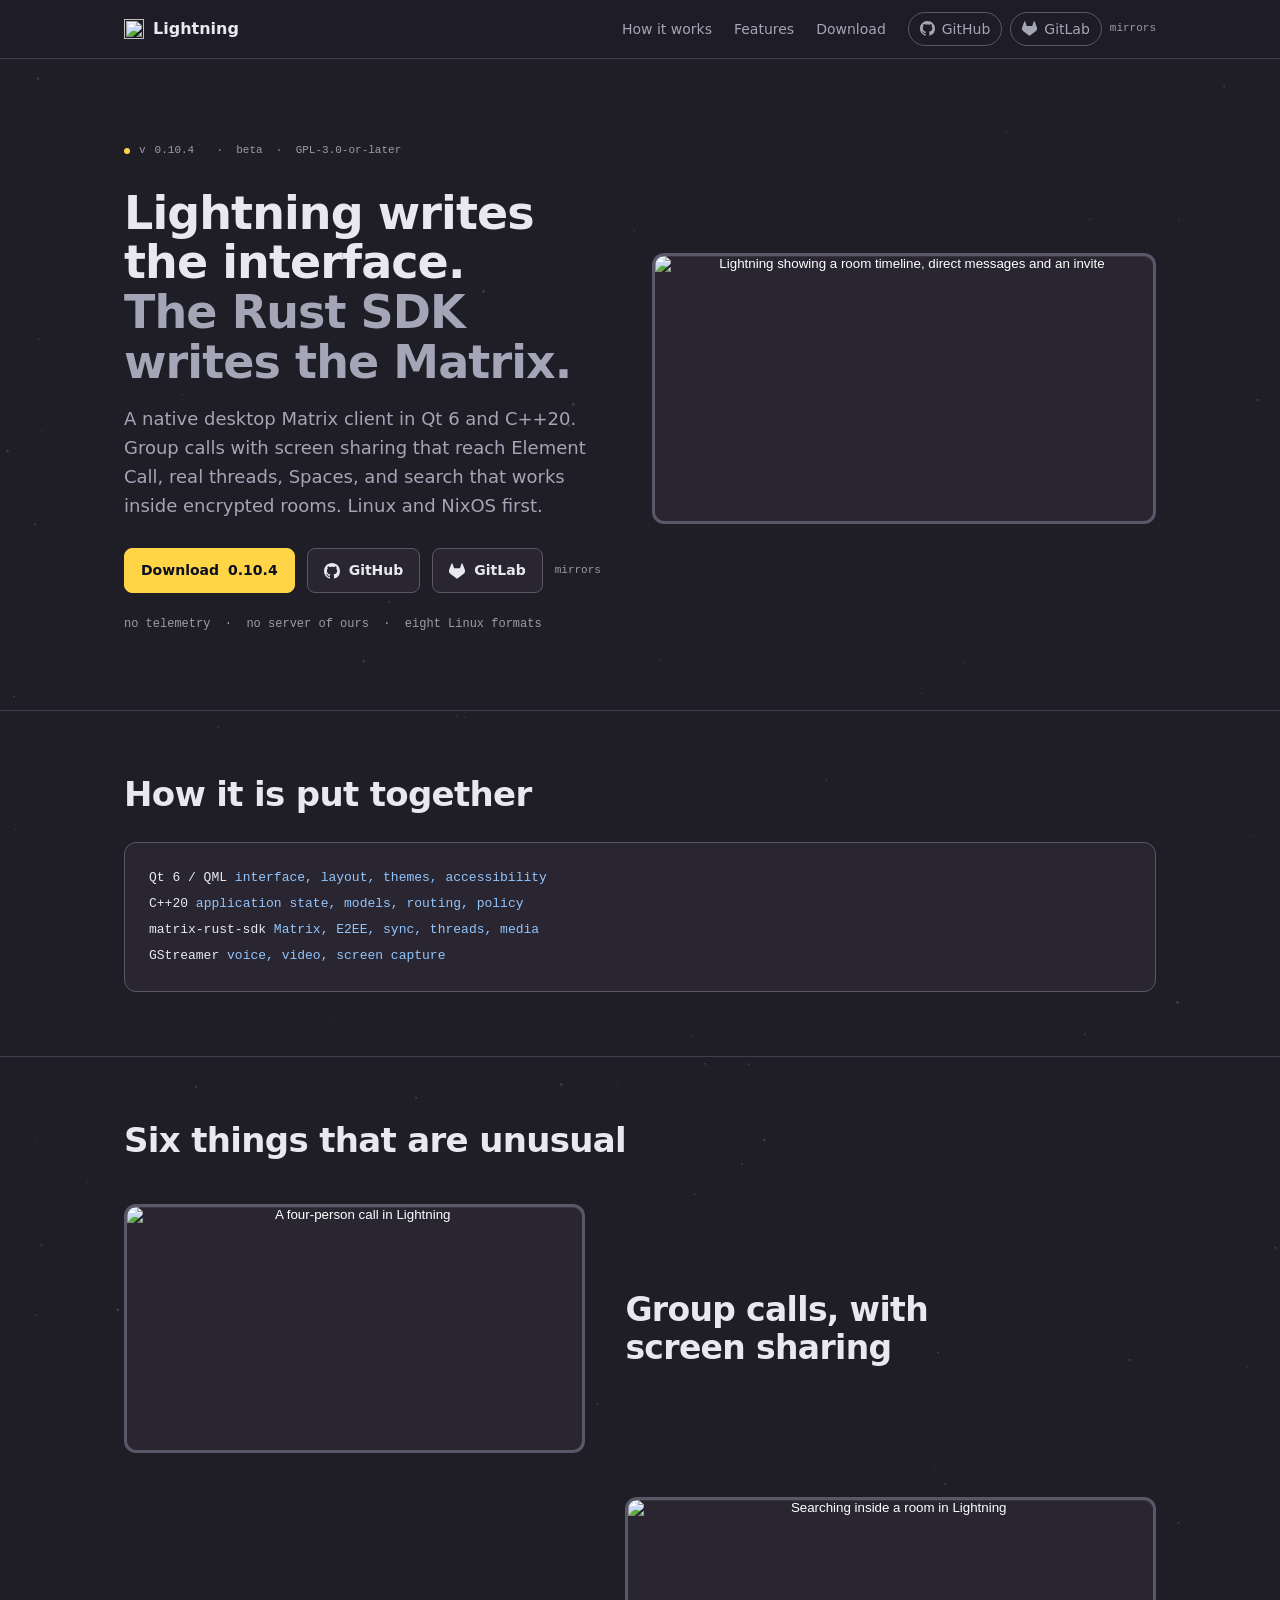
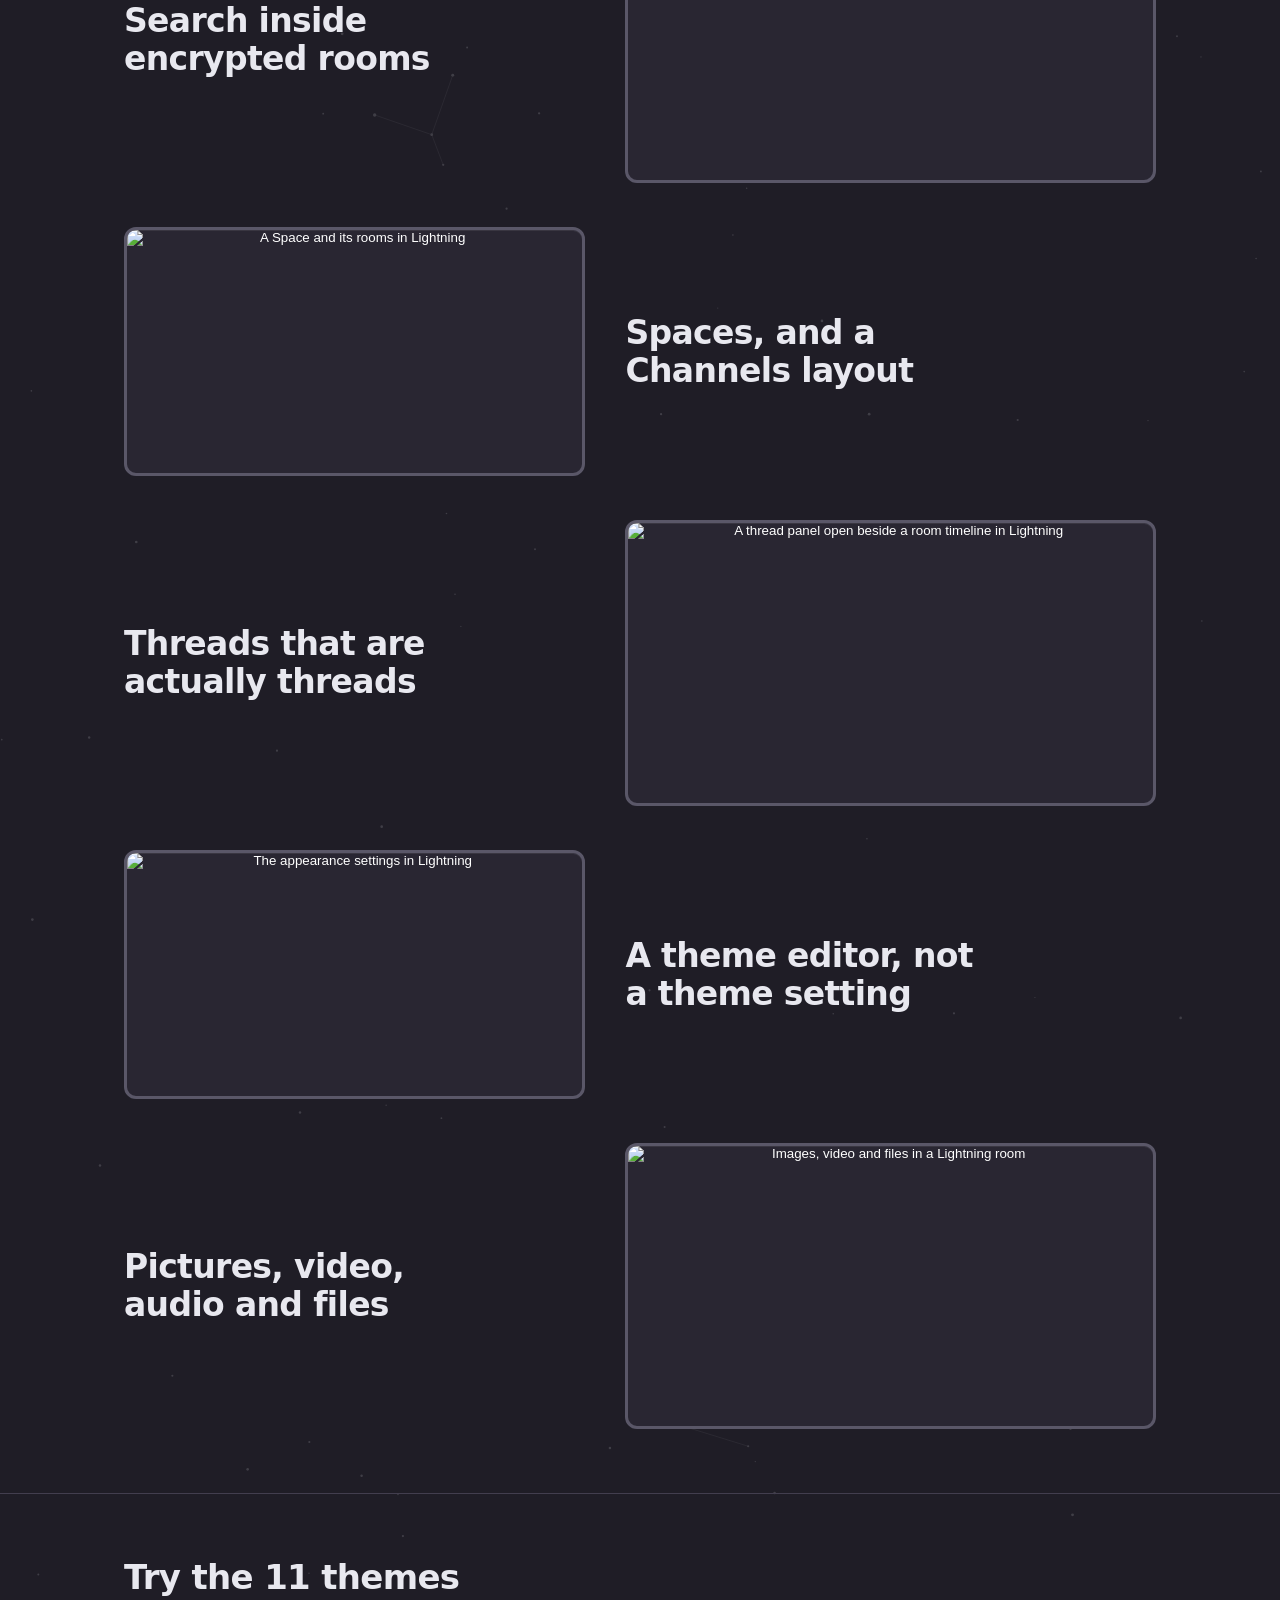
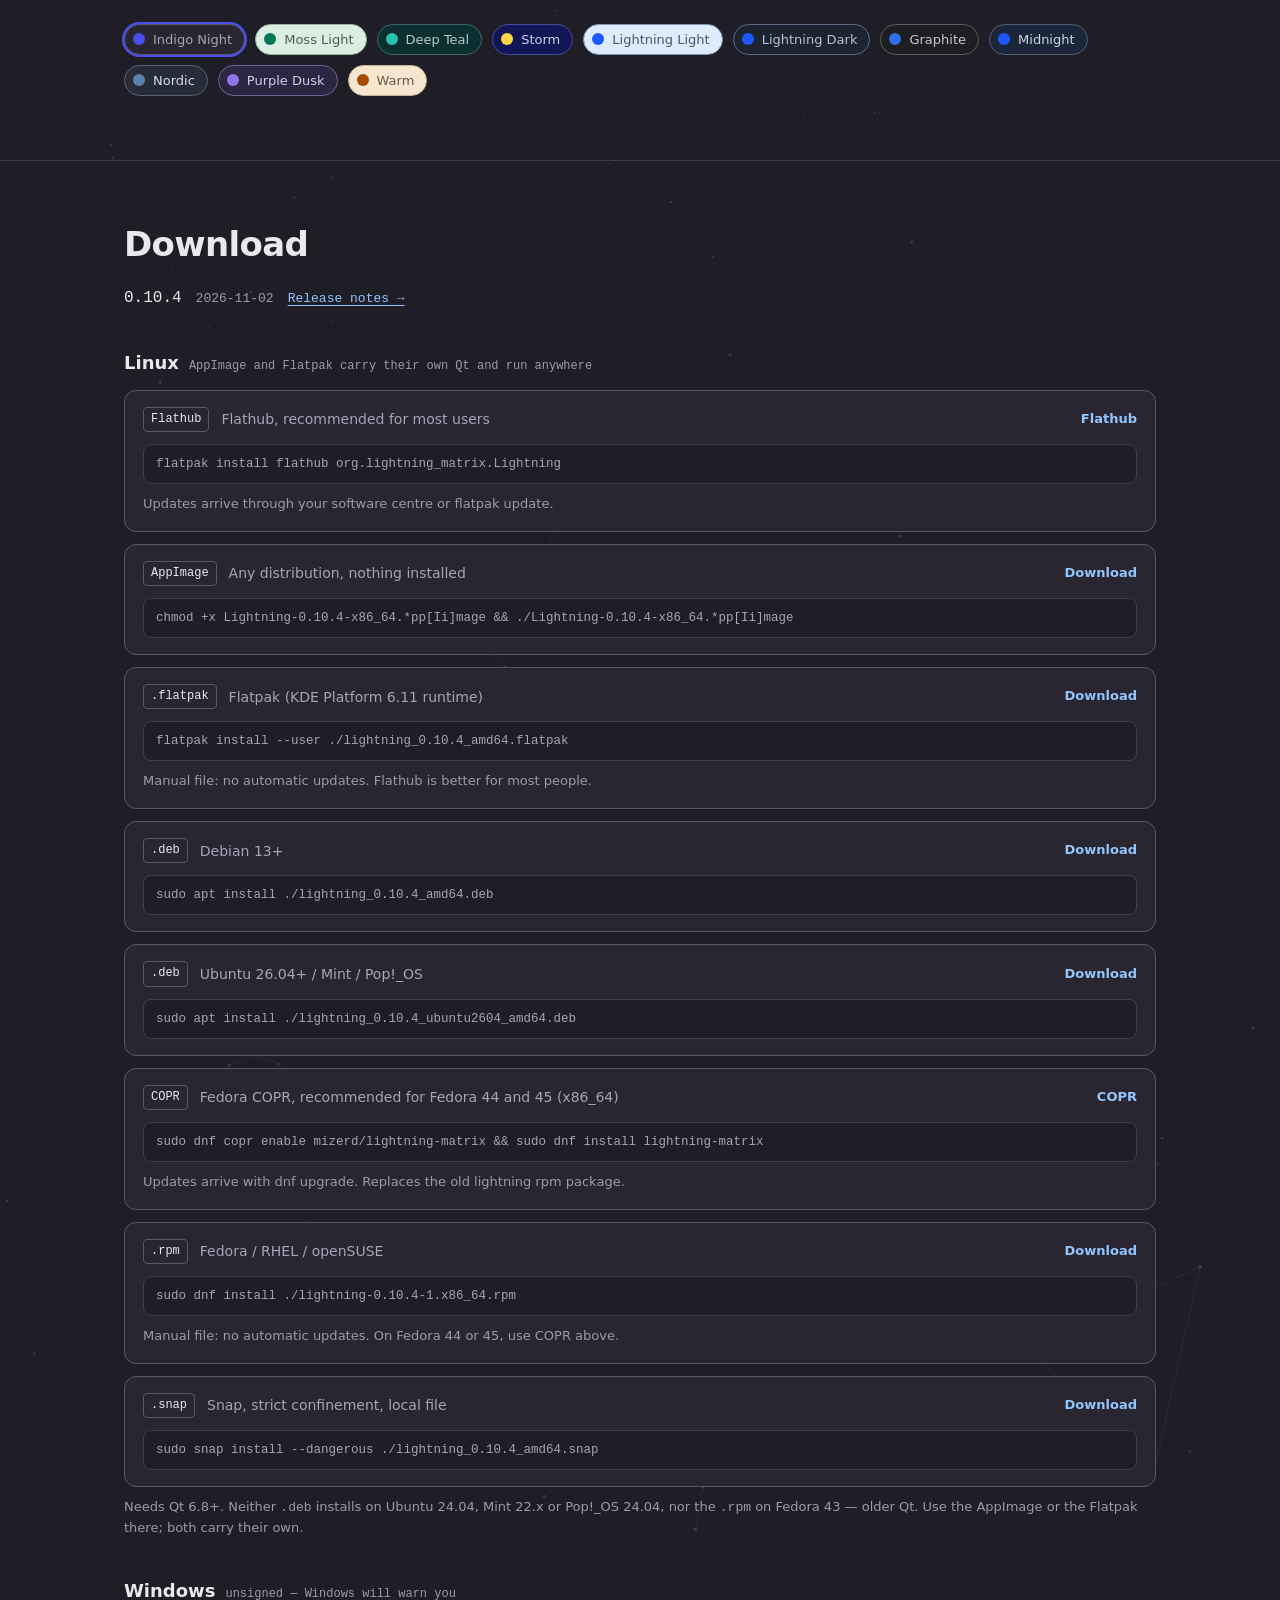
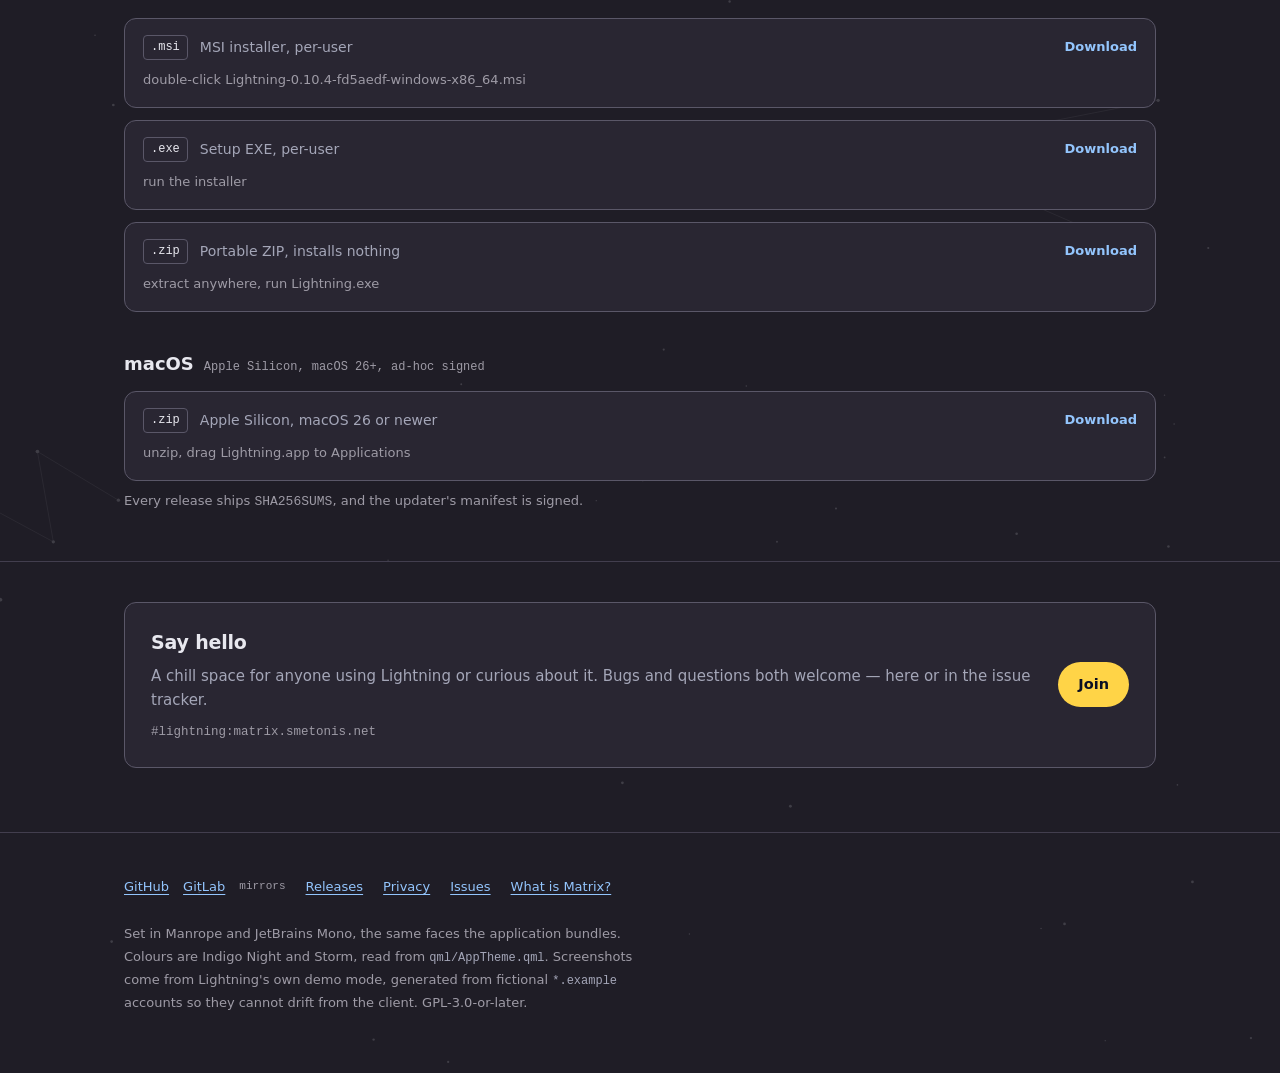
==== public/index.html @ bf93f8a2 "Link the GitLab mirror beside GitHub The header, hero, footer, privacy page and 404 now point at bot" ====
<!DOCTYPE html>
<html lang="en">
<head>
<meta charset="utf-8">
<meta name="viewport" content="width=device-width, initial-scale=1">
<title>Lightning — a native Matrix client for the desktop</title>
<meta name="description" content="A native desktop Matrix client in Qt 6 and C++20, built on the official Rust Matrix SDK. Group calls with screen sharing, real threads, Spaces, and search inside encrypted rooms. Linux and NixOS first. GPL-3.0-or-later.">
<meta property="og:title" content="Lightning — a native Matrix client for the desktop">
<meta property="og:description" content="Lightning writes the interface. The Rust SDK writes the Matrix. Qt 6, C++20, real end-to-end encryption, group calls that reach Element Call. Linux and NixOS first.">
<meta property="og:type" content="website">
<meta property="og:url" content="https://www.lightning-matrix.org/">
<meta property="og:site_name" content="Lightning">
<meta property="og:image" content="https://www.lightning-matrix.org/assets/og-card.png">
<meta name="twitter:card" content="summary_large_image">
<link rel="canonical" href="https://www.lightning-matrix.org/">
<link rel="icon" href="/assets/lightning-mark.svg">
<script type="application/ld+json">{"@context":"https://schema.org","@type":"SoftwareApplication","name":"Lightning","url":"https://www.lightning-matrix.org/","applicationCategory":"CommunicationApplication","applicationSubCategory":"Matrix client","operatingSystem":"Linux, Windows, macOS","softwareVersion":"0.10.4","softwareRequirements":"Qt 6.8 or later","license":"https://www.gnu.org/licenses/gpl-3.0.html","isAccessibleForFree":true,"description":"A native Matrix desktop client written in Qt 6 on top of the official Rust Matrix SDK, with group calls, threads, Spaces and search inside encrypted rooms.","offers":{"@type":"Offer","price":"0","priceCurrency":"USD"},"sameAs":["https://github.com/Mizerd/lightning","https://gitlab.com/lightning-matrix/lightning"],"codeRepository":"https://github.com/Mizerd/lightning","screenshot":["https://www.lightning-matrix.org/assets/shots/home-overview--indigo-night.png","https://www.lightning-matrix.org/assets/shots/call-grid--indigo-night.png","https://www.lightning-matrix.org/assets/shots/thread-view--indigo-night.png","https://www.lightning-matrix.org/assets/shots/media-gallery--indigo-night.png","https://www.lightning-matrix.org/assets/shots/find-in-room--indigo-night.png","https://www.lightning-matrix.org/assets/shots/settings-themes--indigo-night.png","https://www.lightning-matrix.org/assets/shots/community-overview--indigo-night.png"],"author":{"@type":"Person","name":"Rokas Smetonis"}}</script>
<style>
@font-face {
  font-family: 'JetBrains Mono';
  font-style: normal;
  font-weight: 400;
  font-display: swap;
  src: url("/fonts/jetbrains-mono-cyrillic-ext.woff2") format('woff2');
  unicode-range: U+0460-052F, U+1C80-1C8A, U+20B4, U+2DE0-2DFF, U+A640-A69F, U+FE2E-FE2F;
}
@font-face {
  font-family: 'JetBrains Mono';
  font-style: normal;
  font-weight: 400;
  font-display: swap;
  src: url("/fonts/jetbrains-mono-cyrillic.woff2") format('woff2');
  unicode-range: U+0301, U+0400-045F, U+0490-0491, U+04B0-04B1, U+2116;
}
@font-face {
  font-family: 'JetBrains Mono';
  font-style: normal;
  font-weight: 400;
  font-display: swap;
  src: url("/fonts/jetbrains-mono-greek.woff2") format('woff2');
  unicode-range: U+0370-0377, U+037A-037F, U+0384-038A, U+038C, U+038E-03A1, U+03A3-03FF;
}
@font-face {
  font-family: 'JetBrains Mono';
  font-style: normal;
  font-weight: 400;
  font-display: swap;
  src: url("/fonts/jetbrains-mono-vietnamese.woff2") format('woff2');
  unicode-range: U+0102-0103, U+0110-0111, U+0128-0129, U+0168-0169, U+01A0-01A1, U+01AF-01B0, U+0300-0301, U+0303-0304, U+0308-0309, U+0323, U+0329, U+1EA0-1EF9, U+20AB;
}
@font-face {
  font-family: 'JetBrains Mono';
  font-style: normal;
  font-weight: 400;
  font-display: swap;
  src: url("/fonts/jetbrains-mono-latin-ext.woff2") format('woff2');
  unicode-range: U+0100-02BA, U+02BD-02C5, U+02C7-02CC, U+02CE-02D7, U+02DD-02FF, U+0304, U+0308, U+0329, U+1D00-1DBF, U+1E00-1E9F, U+1EF2-1EFF, U+2020, U+20A0-20AB, U+20AD-20C0, U+2113, U+2C60-2C7F, U+A720-A7FF;
}
@font-face {
  font-family: 'JetBrains Mono';
  font-style: normal;
  font-weight: 400;
  font-display: swap;
  src: url("/fonts/jetbrains-mono-latin.woff2") format('woff2');
  unicode-range: U+0000-00FF, U+0131, U+0152-0153, U+02BB-02BC, U+02C6, U+02DA, U+02DC, U+0304, U+0308, U+0329, U+2000-206F, U+20AC, U+2122, U+2191, U+2193, U+2212, U+2215, U+FEFF, U+FFFD;
}
@font-face {
  font-family: 'JetBrains Mono';
  font-style: normal;
  font-weight: 500;
  font-display: swap;
  src: url("/fonts/jetbrains-mono-cyrillic-ext.woff2") format('woff2');
  unicode-range: U+0460-052F, U+1C80-1C8A, U+20B4, U+2DE0-2DFF, U+A640-A69F, U+FE2E-FE2F;
}
@font-face {
  font-family: 'JetBrains Mono';
  font-style: normal;
  font-weight: 500;
  font-display: swap;
  src: url("/fonts/jetbrains-mono-cyrillic.woff2") format('woff2');
  unicode-range: U+0301, U+0400-045F, U+0490-0491, U+04B0-04B1, U+2116;
}
@font-face {
  font-family: 'JetBrains Mono';
  font-style: normal;
  font-weight: 500;
  font-display: swap;
  src: url("/fonts/jetbrains-mono-greek.woff2") format('woff2');
  unicode-range: U+0370-0377, U+037A-037F, U+0384-038A, U+038C, U+038E-03A1, U+03A3-03FF;
}
@font-face {
  font-family: 'JetBrains Mono';
  font-style: normal;
  font-weight: 500;
  font-display: swap;
  src: url("/fonts/jetbrains-mono-vietnamese.woff2") format('woff2');
  unicode-range: U+0102-0103, U+0110-0111, U+0128-0129, U+0168-0169, U+01A0-01A1, U+01AF-01B0, U+0300-0301, U+0303-0304, U+0308-0309, U+0323, U+0329, U+1EA0-1EF9, U+20AB;
}
@font-face {
  font-family: 'JetBrains Mono';
  font-style: normal;
  font-weight: 500;
  font-display: swap;
  src: url("/fonts/jetbrains-mono-latin-ext.woff2") format('woff2');
  unicode-range: U+0100-02BA, U+02BD-02C5, U+02C7-02CC, U+02CE-02D7, U+02DD-02FF, U+0304, U+0308, U+0329, U+1D00-1DBF, U+1E00-1E9F, U+1EF2-1EFF, U+2020, U+20A0-20AB, U+20AD-20C0, U+2113, U+2C60-2C7F, U+A720-A7FF;
}
@font-face {
  font-family: 'JetBrains Mono';
  font-style: normal;
  font-weight: 500;
  font-display: swap;
  src: url("/fonts/jetbrains-mono-latin.woff2") format('woff2');
  unicode-range: U+0000-00FF, U+0131, U+0152-0153, U+02BB-02BC, U+02C6, U+02DA, U+02DC, U+0304, U+0308, U+0329, U+2000-206F, U+20AC, U+2122, U+2191, U+2193, U+2212, U+2215, U+FEFF, U+FFFD;
}
@font-face {
  font-family: 'JetBrains Mono';
  font-style: normal;
  font-weight: 700;
  font-display: swap;
  src: url("/fonts/jetbrains-mono-cyrillic-ext.woff2") format('woff2');
  unicode-range: U+0460-052F, U+1C80-1C8A, U+20B4, U+2DE0-2DFF, U+A640-A69F, U+FE2E-FE2F;
}
@font-face {
  font-family: 'JetBrains Mono';
  font-style: normal;
  font-weight: 700;
  font-display: swap;
  src: url("/fonts/jetbrains-mono-cyrillic.woff2") format('woff2');
  unicode-range: U+0301, U+0400-045F, U+0490-0491, U+04B0-04B1, U+2116;
}
@font-face {
  font-family: 'JetBrains Mono';
  font-style: normal;
  font-weight: 700;
  font-display: swap;
  src: url("/fonts/jetbrains-mono-greek.woff2") format('woff2');
  unicode-range: U+0370-0377, U+037A-037F, U+0384-038A, U+038C, U+038E-03A1, U+03A3-03FF;
}
@font-face {
  font-family: 'JetBrains Mono';
  font-style: normal;
  font-weight: 700;
  font-display: swap;
  src: url("/fonts/jetbrains-mono-vietnamese.woff2") format('woff2');
  unicode-range: U+0102-0103, U+0110-0111, U+0128-0129, U+0168-0169, U+01A0-01A1, U+01AF-01B0, U+0300-0301, U+0303-0304, U+0308-0309, U+0323, U+0329, U+1EA0-1EF9, U+20AB;
}
@font-face {
  font-family: 'JetBrains Mono';
  font-style: normal;
  font-weight: 700;
  font-display: swap;
  src: url("/fonts/jetbrains-mono-latin-ext.woff2") format('woff2');
  unicode-range: U+0100-02BA, U+02BD-02C5, U+02C7-02CC, U+02CE-02D7, U+02DD-02FF, U+0304, U+0308, U+0329, U+1D00-1DBF, U+1E00-1E9F, U+1EF2-1EFF, U+2020, U+20A0-20AB, U+20AD-20C0, U+2113, U+2C60-2C7F, U+A720-A7FF;
}
@font-face {
  font-family: 'JetBrains Mono';
  font-style: normal;
  font-weight: 700;
  font-display: swap;
  src: url("/fonts/jetbrains-mono-latin.woff2") format('woff2');
  unicode-range: U+0000-00FF, U+0131, U+0152-0153, U+02BB-02BC, U+02C6, U+02DA, U+02DC, U+0304, U+0308, U+0329, U+2000-206F, U+20AC, U+2122, U+2191, U+2193, U+2212, U+2215, U+FEFF, U+FFFD;
}
@font-face {
  font-family: 'Manrope';
  font-style: normal;
  font-weight: 400;
  font-display: swap;
  src: url("/fonts/manrope-cyrillic-ext.woff2") format('woff2');
  unicode-range: U+0460-052F, U+1C80-1C8A, U+20B4, U+2DE0-2DFF, U+A640-A69F, U+FE2E-FE2F;
}
@font-face {
  font-family: 'Manrope';
  font-style: normal;
  font-weight: 400;
  font-display: swap;
  src: url("/fonts/manrope-cyrillic.woff2") format('woff2');
  unicode-range: U+0301, U+0400-045F, U+0490-0491, U+04B0-04B1, U+2116;
}
@font-face {
  font-family: 'Manrope';
  font-style: normal;
  font-weight: 400;
  font-display: swap;
  src: url("/fonts/manrope-greek.woff2") format('woff2');
  unicode-range: U+0370-0377, U+037A-037F, U+0384-038A, U+038C, U+038E-03A1, U+03A3-03FF;
}
@font-face {
  font-family: 'Manrope';
  font-style: normal;
  font-weight: 400;
  font-display: swap;
  src: url("/fonts/manrope-vietnamese.woff2") format('woff2');
  unicode-range: U+0102-0103, U+0110-0111, U+0128-0129, U+0168-0169, U+01A0-01A1, U+01AF-01B0, U+0300-0301, U+0303-0304, U+0308-0309, U+0323, U+0329, U+1EA0-1EF9, U+20AB;
}
@font-face {
  font-family: 'Manrope';
  font-style: normal;
  font-weight: 400;
  font-display: swap;
  src: url("/fonts/manrope-latin-ext.woff2") format('woff2');
  unicode-range: U+0100-02BA, U+02BD-02C5, U+02C7-02CC, U+02CE-02D7, U+02DD-02FF, U+0304, U+0308, U+0329, U+1D00-1DBF, U+1E00-1E9F, U+1EF2-1EFF, U+2020, U+20A0-20AB, U+20AD-20C0, U+2113, U+2C60-2C7F, U+A720-A7FF;
}
@font-face {
  font-family: 'Manrope';
  font-style: normal;
  font-weight: 400;
  font-display: swap;
  src: url("/fonts/manrope-latin.woff2") format('woff2');
  unicode-range: U+0000-00FF, U+0131, U+0152-0153, U+02BB-02BC, U+02C6, U+02DA, U+02DC, U+0304, U+0308, U+0329, U+2000-206F, U+20AC, U+2122, U+2191, U+2193, U+2212, U+2215, U+FEFF, U+FFFD;
}
@font-face {
  font-family: 'Manrope';
  font-style: normal;
  font-weight: 500;
  font-display: swap;
  src: url("/fonts/manrope-cyrillic-ext.woff2") format('woff2');
  unicode-range: U+0460-052F, U+1C80-1C8A, U+20B4, U+2DE0-2DFF, U+A640-A69F, U+FE2E-FE2F;
}
@font-face {
  font-family: 'Manrope';
  font-style: normal;
  font-weight: 500;
  font-display: swap;
  src: url("/fonts/manrope-cyrillic.woff2") format('woff2');
  unicode-range: U+0301, U+0400-045F, U+0490-0491, U+04B0-04B1, U+2116;
}
@font-face {
  font-family: 'Manrope';
  font-style: normal;
  font-weight: 500;
  font-display: swap;
  src: url("/fonts/manrope-greek.woff2") format('woff2');
  unicode-range: U+0370-0377, U+037A-037F, U+0384-038A, U+038C, U+038E-03A1, U+03A3-03FF;
}
@font-face {
  font-family: 'Manrope';
  font-style: normal;
  font-weight: 500;
  font-display: swap;
  src: url("/fonts/manrope-vietnamese.woff2") format('woff2');
  unicode-range: U+0102-0103, U+0110-0111, U+0128-0129, U+0168-0169, U+01A0-01A1, U+01AF-01B0, U+0300-0301, U+0303-0304, U+0308-0309, U+0323, U+0329, U+1EA0-1EF9, U+20AB;
}
@font-face {
  font-family: 'Manrope';
  font-style: normal;
  font-weight: 500;
  font-display: swap;
  src: url("/fonts/manrope-latin-ext.woff2") format('woff2');
  unicode-range: U+0100-02BA, U+02BD-02C5, U+02C7-02CC, U+02CE-02D7, U+02DD-02FF, U+0304, U+0308, U+0329, U+1D00-1DBF, U+1E00-1E9F, U+1EF2-1EFF, U+2020, U+20A0-20AB, U+20AD-20C0, U+2113, U+2C60-2C7F, U+A720-A7FF;
}
@font-face {
  font-family: 'Manrope';
  font-style: normal;
  font-weight: 500;
  font-display: swap;
  src: url("/fonts/manrope-latin.woff2") format('woff2');
  unicode-range: U+0000-00FF, U+0131, U+0152-0153, U+02BB-02BC, U+02C6, U+02DA, U+02DC, U+0304, U+0308, U+0329, U+2000-206F, U+20AC, U+2122, U+2191, U+2193, U+2212, U+2215, U+FEFF, U+FFFD;
}
@font-face {
  font-family: 'Manrope';
  font-style: normal;
  font-weight: 600;
  font-display: swap;
  src: url("/fonts/manrope-cyrillic-ext.woff2") format('woff2');
  unicode-range: U+0460-052F, U+1C80-1C8A, U+20B4, U+2DE0-2DFF, U+A640-A69F, U+FE2E-FE2F;
}
@font-face {
  font-family: 'Manrope';
  font-style: normal;
  font-weight: 600;
  font-display: swap;
  src: url("/fonts/manrope-cyrillic.woff2") format('woff2');
  unicode-range: U+0301, U+0400-045F, U+0490-0491, U+04B0-04B1, U+2116;
}
@font-face {
  font-family: 'Manrope';
  font-style: normal;
  font-weight: 600;
  font-display: swap;
  src: url("/fonts/manrope-greek.woff2") format('woff2');
  unicode-range: U+0370-0377, U+037A-037F, U+0384-038A, U+038C, U+038E-03A1, U+03A3-03FF;
}
@font-face {
  font-family: 'Manrope';
  font-style: normal;
  font-weight: 600;
  font-display: swap;
  src: url("/fonts/manrope-vietnamese.woff2") format('woff2');
  unicode-range: U+0102-0103, U+0110-0111, U+0128-0129, U+0168-0169, U+01A0-01A1, U+01AF-01B0, U+0300-0301, U+0303-0304, U+0308-0309, U+0323, U+0329, U+1EA0-1EF9, U+20AB;
}
@font-face {
  font-family: 'Manrope';
  font-style: normal;
  font-weight: 600;
  font-display: swap;
  src: url("/fonts/manrope-latin-ext.woff2") format('woff2');
  unicode-range: U+0100-02BA, U+02BD-02C5, U+02C7-02CC, U+02CE-02D7, U+02DD-02FF, U+0304, U+0308, U+0329, U+1D00-1DBF, U+1E00-1E9F, U+1EF2-1EFF, U+2020, U+20A0-20AB, U+20AD-20C0, U+2113, U+2C60-2C7F, U+A720-A7FF;
}
@font-face {
  font-family: 'Manrope';
  font-style: normal;
  font-weight: 600;
  font-display: swap;
  src: url("/fonts/manrope-latin.woff2") format('woff2');
  unicode-range: U+0000-00FF, U+0131, U+0152-0153, U+02BB-02BC, U+02C6, U+02DA, U+02DC, U+0304, U+0308, U+0329, U+2000-206F, U+20AC, U+2122, U+2191, U+2193, U+2212, U+2215, U+FEFF, U+FFFD;
}
@font-face {
  font-family: 'Manrope';
  font-style: normal;
  font-weight: 700;
  font-display: swap;
  src: url("/fonts/manrope-cyrillic-ext.woff2") format('woff2');
  unicode-range: U+0460-052F, U+1C80-1C8A, U+20B4, U+2DE0-2DFF, U+A640-A69F, U+FE2E-FE2F;
}
@font-face {
  font-family: 'Manrope';
  font-style: normal;
  font-weight: 700;
  font-display: swap;
  src: url("/fonts/manrope-cyrillic.woff2") format('woff2');
  unicode-range: U+0301, U+0400-045F, U+0490-0491, U+04B0-04B1, U+2116;
}
@font-face {
  font-family: 'Manrope';
  font-style: normal;
  font-weight: 700;
  font-display: swap;
  src: url("/fonts/manrope-greek.woff2") format('woff2');
  unicode-range: U+0370-0377, U+037A-037F, U+0384-038A, U+038C, U+038E-03A1, U+03A3-03FF;
}
@font-face {
  font-family: 'Manrope';
  font-style: normal;
  font-weight: 700;
  font-display: swap;
  src: url("/fonts/manrope-vietnamese.woff2") format('woff2');
  unicode-range: U+0102-0103, U+0110-0111, U+0128-0129, U+0168-0169, U+01A0-01A1, U+01AF-01B0, U+0300-0301, U+0303-0304, U+0308-0309, U+0323, U+0329, U+1EA0-1EF9, U+20AB;
}
@font-face {
  font-family: 'Manrope';
  font-style: normal;
  font-weight: 700;
  font-display: swap;
  src: url("/fonts/manrope-latin-ext.woff2") format('woff2');
  unicode-range: U+0100-02BA, U+02BD-02C5, U+02C7-02CC, U+02CE-02D7, U+02DD-02FF, U+0304, U+0308, U+0329, U+1D00-1DBF, U+1E00-1E9F, U+1EF2-1EFF, U+2020, U+20A0-20AB, U+20AD-20C0, U+2113, U+2C60-2C7F, U+A720-A7FF;
}
@font-face {
  font-family: 'Manrope';
  font-style: normal;
  font-weight: 700;
  font-display: swap;
  src: url("/fonts/manrope-latin.woff2") format('woff2');
  unicode-range: U+0000-00FF, U+0131, U+0152-0153, U+02BB-02BC, U+02C6, U+02DA, U+02DC, U+0304, U+0308, U+0329, U+2000-206F, U+20AC, U+2122, U+2191, U+2193, U+2212, U+2215, U+FEFF, U+FFFD;
}

/* ---- tokens, read from qml/AppTheme.qml ---------------------------------
   Surfaces are Indigo Night, the app's flagship dark theme since 2026-08-25.
   The accent is Storm's bolt, which is also the logo's gold -- and it is the
   only palette in this category nobody else owns.

   Surfaces are separated by a HAIRLINE, not a fill step. AppTheme records
   that Indigo's page-to-raised ladder is only 1.156:1 and that a sub-1.25
   ladder was a defect they had to rebuild Storm to fix; repeating it here
   would repeat the bug. */
:root {
  /* Indigo Night, the default -- the SAME values theme_css() emits for it, so
     a page whose JavaScript never runs still has the right colours. The two
     are generated from one source; do not edit either by hand. */
  --page: #1F1D26;
  --raised: #292632;
  --elevated: #32303D;
  --hairline: #423E4E;
  --border: #5A5768;
  --text: #E8E8EF;
  --text-2: #A4A6B8;
  --text-3: #9E9BA6;
  --accent: #4A4EED;
  --link: #93C5FD;
  color-scheme: dark;
  --sky-opacity: 0.16;
  --bolt:     #FFD447;   /* _stoBolt -- the brand accent and the logo's gold */
  --bolt-ink: #0A0F24;   /* _stoBoltInk */
  --card:     var(--elevated);
  --r-sm: 4px; --r-md: 8px; --r-lg: 12px; --r-pill: 999px;
}
/* Every theme, from the client's own palettes. Clicking a swatch sets
   data-theme on <html>; nothing else on the page needs to know. */
[data-theme="indigo-night"] { --page: #1F1D26; --raised: #292632; --elevated: #32303D; --hairline: #423E4E; --border: #5A5768; --text: #E8E8EF; --text-2: #A4A6B8; --text-3: #9E9BA6; --accent: #4A4EED; --link: #93C5FD; color-scheme: dark; --sky-opacity: 0.16; }
[data-theme="moss-light"] { --page: #D2E5D6; --raised: #DCEEE2; --elevated: #F6FBF7; --hairline: #D2E2D6; --border: #A0B2A4; --text: #161D18; --text-2: #4E5A51; --text-3: #57625A; --accent: #007757; --link: #00734E; color-scheme: light; --sky-opacity: 0.46; }
[data-theme="deep-teal"] { --page: #022323; --raised: #0C3031; --elevated: #163D3D; --hairline: #284E4E; --border: #406666; --text: #E6ECEC; --text-2: #B9C8C8; --text-3: #8FA5A8; --accent: #27C2AD; --link: #61C4C7; color-scheme: dark; --sky-opacity: 0.16; }
[data-theme="storm"] { --page: #02051D; --raised: #121655; --elevated: #202473; --hairline: #303C80; --border: #434F9D; --text: #F2F4FF; --text-2: #C9D2F2; --text-3: #9CA3D2; --accent: #FFD447; --link: #9295F5; color-scheme: dark; --sky-opacity: 0.16; }
[data-theme="lightning-light"] { --page: #D3E1F2; --raised: #DEEBFD; --elevated: #F5F9FE; --hairline: #C4D2E7; --border: #7A94B6; --text: #1E293B; --text-2: #4C5661; --text-3: #525C68; --accent: #1D57FF; --link: #005FB5; color-scheme: light; --sky-opacity: 0.46; }
[data-theme="lightning-dark"] { --page: #0D1117; --raised: #1B242F; --elevated: #2A3140; --hairline: #4C596D; --border: #5D6B87; --text: #E9EEF6; --text-2: #B7C2D4; --text-3: #98A5BB; --accent: #1D57FF; --link: #9EAAFC; color-scheme: dark; --sky-opacity: 0.16; }
[data-theme="graphite"] { --page: #141417; --raised: #1D1E21; --elevated: #27272B; --hairline: #43444A; --border: #5C5C64; --text: #F5F5F7; --text-2: #C7C7CC; --text-3: #9A9AA2; --accent: #2E6EEB; --link: #A8AFF9; color-scheme: dark; --sky-opacity: 0.16; }
[data-theme="midnight"] { --page: #09182C; --raised: #1B263B; --elevated: #273246; --hairline: #394859; --border: #526172; --text: #F8FAFC; --text-2: #CBD5E1; --text-3: #94A3B8; --accent: #1D57FF; --link: #8CC3FF; color-scheme: dark; --sky-opacity: 0.16; }
[data-theme="nordic"] { --page: #2E3440; --raised: #262C38; --elevated: #3B4252; --hairline: #464F62; --border: #5A6478; --text: #ECEFF4; --text-2: #D8DEE9; --text-3: #ABB2C0; --accent: #5E81AC; --link: #9DE4FF; color-scheme: dark; --sky-opacity: 0.16; }
[data-theme="purple-dusk"] { --page: #17142A; --raised: #2B2642; --elevated: #3C3455; --hairline: #5D537E; --border: #716598; --text: #F3EEFF; --text-2: #D6CCF0; --text-3: #B5ABD6; --accent: #8F73E9; --link: #C7B2FC; color-scheme: dark; --sky-opacity: 0.16; }
[data-theme="warm"] { --page: #EBDCC6; --raised: #F6E6D0; --elevated: #FFFDF8; --hairline: #DCD0B8; --border: #C2B394; --text: #3B3428; --text-2: #675944; --text-3: #6A604D; --accent: #A34C00; --link: #00598B; color-scheme: light; --sky-opacity: 0.46; }
/* ---- the theme wave --------------------------------------------------------
   The tokens are what change; everything below reads them, so a theme switch
   is one attribute write and no reflow of anything structural. What it used to
   be was a 260ms fade on SIX selectors -- so the page ground and the cards
   eased while every paragraph, heading and rule on top of them snapped. Half
   the page moving and half of it cutting reads as a glitch, not a transition.

   Now it is one rule over everything, and it carries a per-element DELAY that
   releases.js writes from each block's distance to the swatch that was
   clicked. The colour change therefore travels outwards from the reader's own
   cursor instead of happening everywhere at once: near blocks turn first,
   far ones follow, and a soft ring (.lg-wavefront) rides the front.

   It is armed ONLY while `.lg-wave` is on <html> -- about a second per switch
   -- because a permanent universal colour transition would put 720ms of lag
   on every hover on the page.

   THE INK CROSSES ONCE, QUICKLY, AND ON THE PAGE'S OWN CLOCK -- and that is
   the whole contrast argument. Going from a light palette to a dark one the
   text has to travel past every value in between, and with one duration for
   both there is a moment where a half-dark letter sits on a half-light ground:
   MEASURED at 1.13:1 for about a tenth of a second, which is not dim, it is
   invisible. No pair of equal-length curves avoids it -- the crossing is the
   problem, not the speed.

   Two things fix it. The ink crosses FAST (260ms), so the bad instant is an
   instant. And it crosses on a FIXED lag rather than its block's `--wave-d`,
   because the ground under most of this page's text is `body` and body cannot
   be staggered -- it is one element behind the whole document. Tying the ink
   to its block's delay while the ground ran on body's clock was measurably the
   worst of both: 1.07:1. The lag places the cross near the middle of the
   ground's own travel, where the drop is about 2.5:1 and recovers within a
   tenth of a second either way. The SWEEP the reader sees is the structure --
   panels, cards, frames, the ring -- not the letters. */
html.lg-wave, html.lg-wave *, html.lg-wave *::before, html.lg-wave *::after {
  --wave-ease: cubic-bezier(0.32, 0, 0.2, 1);
  --wave-dink: var(--wave-ink-lag, 200ms);
  transition:
    background-color var(--wave-dur, 620ms) var(--wave-ease) var(--wave-d, 0ms),
    border-color var(--wave-dur, 620ms) var(--wave-ease) var(--wave-d, 0ms),
    outline-color var(--wave-dur, 620ms) var(--wave-ease) var(--wave-d, 0ms),
    box-shadow var(--wave-dur, 620ms) var(--wave-ease) var(--wave-d, 0ms),
    color var(--wave-ink, 260ms) linear var(--wave-dink),
    fill var(--wave-ink, 260ms) linear var(--wave-dink),
    stroke var(--wave-ink, 260ms) linear var(--wave-dink),
    text-decoration-color var(--wave-ink, 260ms) linear var(--wave-dink);
}
/* The sky's opacity is a THEME token too -- 0.16 dark, 0.46 light -- so
   without this the stars jump brightness in the middle of a smooth wave. It
   goes with the GROUND, not the ink: it is how bright the night is. */
html.lg-wave .lg-sky {
  transition:
    color var(--wave-ink, 260ms) linear var(--wave-dink),
    fill var(--wave-ink, 260ms) linear var(--wave-dink),
    opacity var(--wave-dur, 620ms) var(--wave-ease) var(--wave-d, 0ms);
}
/* ---- the snapshot wave -----------------------------------------------------
   Where the browser can hold a picture of the page, the whole transition is
   one expanding circle and none of the timing below is used. The DEFAULT view
   transition is a cross-fade of the two pictures, which is precisely the
   half-dark-text-on-half-light-ground problem the rule above exists to work
   around -- so it is switched off, and releases.js clips the NEW page in from
   wherever the reader clicked. Every pixel is either the old theme or the new
   one; only the edge moves. */
::view-transition-old(root),
::view-transition-new(root) { animation: none; mix-blend-mode: normal; }
::view-transition-old(root) { z-index: 0; }
::view-transition-new(root) { z-index: 1; }

/* The wavefront: a soft ring in the NEW theme's accent, scaled out from the
   click. It paints over everything and obscures nothing -- transparent but
   for the band itself, and pointer-transparent throughout. */
.lg-wavefront {
  /* FIXED 360px AND SCALED UP, never sized to the screen. The ring has to
     reach the far corner -- three or four thousand pixels on a 4K panel -- and
     a gradient element that big is a texture of tens of megabytes to rasterize
     before it can be composited once. At 360px it rasterizes instantly and the
     GPU scales the texture, and nothing is lost: upscaling a soft radial glow
     produces a soft radial glow. */
  position: fixed; z-index: 60; pointer-events: none;
  width: 360px; height: 360px; left: 0; top: 0; border-radius: 50%;
  background: radial-gradient(closest-side,
              transparent 52%,
              color-mix(in srgb, var(--wave-ink, transparent) 55%, transparent) 68%,
              color-mix(in srgb, var(--wave-ink, transparent) 18%, transparent) 80%,
              transparent 92%);
  will-change: transform, opacity;
  animation: lg-wavefront var(--wave-ride, 1100ms) cubic-bezier(0.22, 0.68, 0.3, 1) both;
}
@keyframes lg-wavefront {
  /* Up quickly and down slowly: the ring has to be seen leaving, not seen
     arriving, or it reads as a flash rather than as a front. The end scale is
     written by releases.js -- it is the distance to the furthest corner from
     wherever the reader clicked, over the 360px the element actually is. */
  0%   { transform: translate(-50%, -50%) scale(0.02); opacity: 0; }
  14%  { opacity: 0.9; }
  100% { transform: translate(-50%, -50%) scale(var(--wave-scale, 10)); opacity: 0; }
}
/* The outgoing screenshot stays put and the incoming one fades in over it, so
   a picture dissolves into its new palette instead of blinking. */
.lg-shot-x {
  position: absolute; left: 0; top: 0; width: 100%; height: 100%;
  object-fit: fill; opacity: 0; z-index: 1; pointer-events: none;
}
.lg-zoomhint { z-index: 2; }
@media (prefers-reduced-motion: reduce) {
  html.lg-wave, html.lg-wave *, html.lg-wave *::before, html.lg-wave *::after,
  html.lg-wave .lg-sky {
    transition: none;
  }
  .lg-wavefront { display: none; }
  ::view-transition-old(root), ::view-transition-new(root) { animation: none; }
}

*, *::before, *::after { box-sizing: border-box; }
[hidden] { display: none !important; }

html { -webkit-text-size-adjust: 100%; }
html, body { overflow-x: clip; }
body {
  margin: 0;
  position: relative;   /* the containing block for .lg-sky */
  background: var(--page);
  color: var(--text);
  font-family: 'Manrope', system-ui, -apple-system, 'Segoe UI', sans-serif;
  font-size: 16px;
  line-height: 1.6;
  font-weight: 400;
}
img { max-width: 100%; height: auto; display: block; }
a { color: var(--link); text-decoration-thickness: 1px; text-underline-offset: 3px; }
a:hover { color: var(--text); }
code, kbd, .mono { font-family: 'JetBrains Mono', ui-monospace, monospace; }

/* One visible focus treatment, and it is the app's: the bolt. */
:focus-visible { outline: 2px solid var(--bolt); outline-offset: 2px; border-radius: var(--r-sm); }

.wrap { width: 100%; max-width: 1080px; margin: 0 auto; padding: 0 24px; }

/* ---- the sky ---------------------------------------------------------------
   Constellations behind everything, pointer-transparent, and coloured by
   currentColor so they invert with the theme instead of being pale dust on the
   light three. Low enough that you notice them only once you look. The field
   baked below is the one a reader without JavaScript gets; releases.js rolls a
   fresh one from the same shapes on every load. */
.lg-sky {
  /* ABSOLUTE, not fixed. Being part of the document is what makes the stars
     move EXACTLY as far as the page does -- a fixed layer dragged along by a
     scroll handler always lags or leads, and reads as the background being out
     of sync rather than as depth. It also needs no JavaScript at all.

     THE WIDTH AND HEIGHT ARE EXPLICIT, AND THAT IS NOT TIDINESS. An <svg> is a
     REPLACED element: absolutely positioned with `width: auto` and `height:
     auto`, CSS resolves its size from its INTRINSIC RATIO and ignores `right`
     and `bottom` as over-constrained. viewBox="0 0 1440 6800" is a ratio of
     0.21, so at a 2560px-wide window the layer computed 12,000px tall against
     ~6,500px of page and the document scrolled to nearly twice its content --
     half of it empty sky. A percentage DOES resolve here, unlike in normal
     flow: an absolutely positioned box resolves percentage heights against its
     containing block even when that block's own height is auto. */
  position: absolute; left: 0; top: 0; width: 100%; height: 100%;
  z-index: 0; pointer-events: none;
  color: var(--text);
  /* Per theme: the light palettes need roughly double. A dark dot at 16% on a
     cream ground is a smudge -- the stars were being swallowed exactly where
     the ground is brightest. */
  opacity: var(--sky-opacity, 0.16);
}
.lg-sky circle { fill: currentColor; }
.lg-sky line { stroke: currentColor; stroke-width: 0.8; opacity: 0.5; }
.lg-sky-mark { fill: var(--accent); opacity: 0.9; }
/* Everything real sits above it. */
.lg-top, main, footer { position: relative; z-index: 1; }

/* ---- header --------------------------------------------------------------- */
.lg-top {
  border-bottom: 1px solid var(--hairline);
  position: sticky; top: 0; z-index: 20;
  background: color-mix(in srgb, var(--page) 92%, transparent);
}
.lg-top .wrap { display: flex; align-items: center; gap: 20px; height: 58px; }
.lg-brand { display: flex; align-items: center; gap: 9px; font-weight: 700; color: var(--text); text-decoration: none; }
.lg-brand img { width: 20px; height: 20px; }
.lg-nav { margin-left: auto; display: flex; align-items: center; gap: 22px; }
.lg-nav a { color: var(--text-2); text-decoration: none; font-size: 14px; font-weight: 500; }
.lg-nav a:hover { color: var(--text); }
/* The source links are the only items here that LEAVE the site -- the others
   are in-page anchors -- and nothing said so. The mark names the destination
   rather than decorating the word; the negative margin keeps the pill from
   changing the header's height. */
.lg-nav a.lg-src {
  display: inline-flex; align-items: center; gap: 7px;
  padding: 5px 11px; margin: -5px 0;
  border: 1px solid var(--border); border-radius: var(--r-pill);
}
.lg-nav a.lg-src:hover { border-color: var(--text-3); }
.lg-nav a.lg-src svg { width: 15px; height: 15px; fill: currentColor; display: block; }
.lg-srcs { display: inline-flex; flex-wrap: wrap; align-items: center; gap: 8px; }
.lg-mirror { font-family: 'JetBrains Mono', monospace; font-size: 11px; color: var(--text-3); }

/* ---- hero: copy left, product right, same scroll position ---------------- */
.lg-hero { padding: 72px 0 64px; }
.lg-hero-grid { display: grid; grid-template-columns: minmax(0,1fr) minmax(0,1.05fr); gap: 48px; align-items: center; }
.lg-chip {
  display: inline-flex; align-items: center; gap: 9px;
  font-family: 'JetBrains Mono', monospace; font-size: 11px; color: var(--text-3);
}
.lg-chip .dot { width: 6px; height: 6px; border-radius: var(--r-pill); background: var(--bolt); }
.lg-chip a { color: var(--text-3); }
.lg-chip a:hover { color: var(--text); }
h1 {
  margin: 18px 0 0;
  font-size: clamp(34px, 4.2vw, 46px);
  line-height: 1.08;
  letter-spacing: -0.02em;
  font-weight: 600;
}
h1 .l2 { display: block; color: var(--text-2); }
.lg-sub { margin: 18px 0 0; font-size: 18px; color: var(--text-2); max-width: 46ch; }
.lg-cta { display: flex; flex-wrap: wrap; gap: 12px; margin-top: 28px; }
.lg-btn {
  display: inline-flex; align-items: center; gap: 9px;
  padding: 10px 16px; border-radius: var(--r-md);
  font-size: 14px; font-weight: 600; text-decoration: none;
  border: 1px solid var(--border); color: var(--text); background: var(--raised);
  transition: border-color 120ms ease, color 120ms ease, background 120ms ease;
}
.lg-btn:hover { border-color: var(--text-3); color: var(--text); }
/* The ONE primary action on the page carries the accent. */
.lg-btn svg { width: 16px; height: 16px; fill: currentColor; display: block; flex: none; }
.lg-cta .lg-srcs { gap: 12px; }
.lg-btn.primary { background: var(--bolt); border-color: var(--bolt); color: var(--bolt-ink); }
.lg-btn.primary:hover { background: #FFDE6E; border-color: #FFDE6E; color: var(--bolt-ink); }
.lg-meta { margin-top: 22px; font-family: 'JetBrains Mono', monospace; font-size: 12px; color: var(--text-3); }

/* ---- sections ------------------------------------------------------------- */
section { padding: 64px 0; border-top: 1px solid var(--hairline); }
h2 { margin: 0; font-size: 34px; line-height: 1.15; letter-spacing: -0.02em; font-weight: 600; }
.lg-lede { margin: 14px 0 0; color: var(--text-2); max-width: 62ch; }
h3 { margin: 0; font-size: 18px; font-weight: 600; }

/* ---- the stack diagram: mono is legitimate here -------------------------- */
.lg-stack {
  margin-top: 28px; padding: 22px 24px;
  border: 1px solid var(--border); border-radius: var(--r-lg); background: var(--raised);
  font-family: 'JetBrains Mono', monospace; font-size: 13px; line-height: 2;
  color: var(--text-2); overflow-x: auto;
}
.lg-stack b { color: var(--text); font-weight: 500; }
.lg-stack .k { color: var(--link); }

/* ---- alternating feature rows -------------------------------------------- */
.lg-row { display: grid; grid-template-columns: minmax(0,1fr) minmax(0,1.15fr); gap: 40px; align-items: center; margin-top: 44px; }
.lg-row:nth-child(even) .lg-row-copy { order: 2; }
.lg-row-copy h3 { font-size: 33px; line-height: 1.15; letter-spacing: -0.02em; text-wrap: balance; }

/* ---- screenshots ---------------------------------------------------------- */
.lg-shot { margin: 0; }
.lg-shot-btn {
  display: block; width: 100%; padding: 0; cursor: zoom-in;
  background: var(--raised); border: 3px solid var(--border); border-radius: var(--r-lg);
  overflow: hidden; position: relative;
  /* A screenshot of a dark UI on a dark page has no edge of its own, and on
     the light palettes the pale chrome dissolves into the ground. The frame
     is the edge. 3px reads as a deliberate mount rather than a hairline that
     lost an argument with the background. */
  box-shadow: 0 1px 0 color-mix(in srgb, var(--text) 8%, transparent) inset;
  transition: border-color 120ms ease, box-shadow 120ms ease;
}
.lg-shot-btn:hover { border-color: var(--text-3); }
.lg-zoomhint {
  position: absolute; right: 10px; bottom: 10px;
  font-family: 'JetBrains Mono', monospace; font-size: 11px;
  padding: 3px 8px; border-radius: var(--r-sm);
  background: color-mix(in srgb, var(--page) 86%, transparent);
  color: var(--text-2); border: 1px solid var(--border);
}

/* ---- themes --------------------------------------------------------------- */
.lg-swatches { display: flex; flex-wrap: wrap; gap: 10px; margin-top: 26px; }
/* Each swatch is painted in ITS OWN theme's colours, so the row reads as
   eleven miniature themes rather than eleven labels. That is the affordance:
   you can see they are different things and that one of them is currently on,
   without a word of instruction. */
.lg-swatch {
  display: inline-flex; align-items: center; gap: 8px;
  padding: 7px 12px 7px 8px; border-radius: var(--r-pill);
  border: 1px solid var(--border); background: var(--raised);
  font-size: 13px; color: var(--text-2); font-family: inherit;
  cursor: pointer; position: relative;
  transition: transform 160ms cubic-bezier(0.2,0.7,0.3,1),
              box-shadow 160ms ease, border-color 160ms ease;
}
/* The lift. Commet's author bubbles do this and it is the whole reason a
   static chip reads as pressable: it moves before you commit to it. */
.lg-swatch:hover { transform: translateY(-3px); }
.lg-swatch:active { transform: translateY(-1px); }
.lg-swatch:focus-visible { outline: 2px solid var(--link); outline-offset: 2px; }
.lg-swatch i {
  width: 12px; height: 12px; border-radius: var(--r-pill); display: block;
  transition: transform 160ms cubic-bezier(0.2,0.7,0.3,1);
}
.lg-swatch:hover i { transform: scale(1.35); }
/* The one that is on. A ring rather than a tick, so it reads at a glance
   across eleven of them. */
.lg-swatch[aria-pressed="true"] { box-shadow: 0 0 0 2px var(--sw-accent); }

/* ---- downloads ------------------------------------------------------------ */
.lg-relhead { display: flex; flex-wrap: wrap; align-items: baseline; gap: 14px; margin-top: 22px;
  font-family: 'JetBrains Mono', monospace; font-size: 13px; color: var(--text-3); }
.lg-relhead .v { color: var(--text); font-size: 16px; font-weight: 500; }
.lg-plat { margin-top: 38px; }
.lg-plat > h3 { display: flex; align-items: baseline; gap: 10px; }
.lg-plat > h3 .hint { font-family: 'JetBrains Mono', monospace; font-size: 12px; color: var(--text-3); font-weight: 400; }
.lg-pkg { border: 1px solid var(--border); border-radius: var(--r-lg); background: var(--raised); padding: 16px 18px; margin-top: 12px; }
.lg-pkg-head { display: flex; flex-wrap: wrap; align-items: center; gap: 12px; }
.lg-pkg-fmt { font-family: 'JetBrains Mono', monospace; font-size: 12px; color: var(--text); border: 1px solid var(--border); border-radius: var(--r-sm); padding: 2px 7px; }
.lg-pkg-label { color: var(--text-2); font-size: 14px; }
.lg-pkg-ver { font-family: 'JetBrains Mono', monospace; font-size: 11.5px;
  color: var(--text-3); border: 1px solid var(--hairline);
  border-radius: var(--r-sm); padding: 1px 6px; }
.lg-pkg-dl { margin-left: auto; font-size: 13px; font-weight: 600; text-decoration: none; color: var(--link); white-space: nowrap; }
.lg-pkg-dl:hover { color: var(--text); }
.lg-pkg-note { margin: 10px 0 0; color: var(--text-3); font-size: 13px; }
.lg-pkg-note[hidden] { display: none; }
.lg-cmdrow { display: flex; align-items: stretch; gap: 8px; margin-top: 12px; }
.lg-cmd {
  flex: 1; min-width: 0; overflow-x: auto; white-space: pre;
  background: var(--page); border: 1px solid var(--hairline); border-radius: var(--r-md);
  padding: 9px 12px; font-size: 12.5px; color: var(--text-2);
}
/* The command overflows on any narrow window, and a default scrollbar there
   is a bright white bar across a dark card -- the single loudest thing on the
   page at 390px. Both spellings, because Firefox has no ::-webkit-scrollbar
   and WebKit/Blink ignored scrollbar-color until recently. */
.lg-cmd { scrollbar-width: thin; scrollbar-color: var(--border) transparent; }
.lg-cmd::-webkit-scrollbar { height: 8px; }
.lg-cmd::-webkit-scrollbar-track { background: transparent; }
.lg-cmd::-webkit-scrollbar-thumb { background: var(--border); border-radius: 4px; }
.lg-cmd::-webkit-scrollbar-thumb:hover { background: var(--text-3); }
/* 500, not 600: JetBrains Mono is self-hosted at 400/500/700 ONLY, and a
   weight with no @font-face renders as NOTHING here -- the button was an empty
   rounded rectangle on the live page while its DOM said "Copy" the whole time.
   tools/check.py now compares every declared weight against the faces. */
.lg-copy {
  border: 1px solid var(--border); background: var(--raised); color: var(--text-2);
  border-radius: var(--r-md); padding: 0 12px; font-size: 12px; font-weight: 500; cursor: pointer;
  font-family: 'JetBrains Mono', monospace;
  transition: border-color 120ms ease, color 120ms ease;
}
.lg-copy:hover { border-color: var(--text-3); color: var(--text); }

/* ---- the room --------------------------------------------------------------
   One card, not a section: it is an invitation, not a chapter. It renders only
   when releases.json carries a `support` block -- an address is not something
   this generator may invent, and a dead matrix.to link is worse than no card. */
/* Full-bleed, so the line runs edge to edge like the section borders rather
   than stopping at the 1080px content column it is nested inside. */
.lg-split { border: 0; border-top: 1px solid var(--hairline); width: 100vw; margin: 48px 0 0; margin-left: calc(50% - 50vw); }
.lg-room {
  margin-top: 40px; padding: 24px 26px;
  border: 1px solid var(--border); border-radius: var(--r-lg);
  background: var(--raised);
  display: flex; align-items: center; gap: 22px; flex-wrap: wrap;
}
.lg-room-body { flex: 1 1 320px; min-width: 0; }
.lg-room h3 { margin: 0; font-size: 19px; font-weight: 600; letter-spacing: -0.01em; }
.lg-room p { margin: 7px 0 0; color: var(--text-2); font-size: 15px; }
.lg-room .alias {
  display: inline-block; margin-top: 10px;
  font-family: 'JetBrains Mono', monospace; font-size: 12.5px; color: var(--text-3);
}
.lg-room-join {
  flex: none; padding: 11px 20px; border-radius: var(--r-pill);
  background: var(--bolt); color: var(--bolt-ink);
  font-weight: 700; font-size: 14.5px; text-decoration: none;
  transition: transform 160ms cubic-bezier(0.2,0.7,0.3,1), filter 160ms ease;
}
.lg-room-join:hover { transform: translateY(-2px); filter: brightness(1.06); }
@media (max-width: 860px) { .lg-room { gap: 16px; } }


/* ---- footer --------------------------------------------------------------- */
footer { border-top: 1px solid var(--hairline); padding: 44px 0 60px; color: var(--text-3); font-size: 13px; }
.lg-flinks { display: flex; flex-wrap: wrap; gap: 20px; }
.lg-flinks .lg-srcs { gap: 14px; }
.lg-colophon { margin: 26px 0 0; max-width: 66ch; line-height: 1.75; }
.lg-colophon code { font-size: 12px; color: var(--text-2); }

/* ---- lightbox ------------------------------------------------------------- */
.lg-lightbox {
  position: fixed; inset: 0; z-index: 50;
  display: flex; flex-direction: column; align-items: center; justify-content: center; gap: 14px;
  background: color-mix(in srgb, var(--page) 94%, #000);
  padding: 28px; cursor: zoom-out;
}
/* The image is capped in VIEWPORT units so the caption below it always has
   room; a bare max-height:100% would let a tall shot claim the whole overlay
   and push the caption off the edge, which is what cropped it to "Lightni". */
.lg-lightbox img { max-width: 100%; max-height: 82vh; object-fit: contain; border-radius: var(--r-md); }
.lg-lightbox figcaption {
  flex: none; max-width: min(720px, 92vw); text-align: center;
  color: var(--text-2); font-size: 14px; line-height: 1.5;
}
.lg-lbclose {
  position: absolute; top: 18px; right: 20px; z-index: 1;
  width: 36px; height: 36px; border-radius: var(--r-pill);
  display: flex; align-items: center; justify-content: center;
  border: 1px solid var(--border); background: var(--raised);
  color: var(--text-2); font-size: 16px; line-height: 1; cursor: pointer;
}
.lg-lbclose:hover { color: var(--text); border-color: var(--text-3); }

@media (max-width: 860px) {
  .lg-hero-grid, .lg-row { grid-template-columns: 1fr; gap: 28px; }
  /* Commet's move: on a narrow screen the product arrives before the words. */
  .lg-hero-grid .lg-shot { order: -1; }
  .lg-row:nth-child(even) .lg-row-copy { order: 0; }
  .lg-nav { display: none; }
  .lg-hero { padding: 44px 0 40px; }
  section { padding: 48px 0; }
}
</style>
</head>
<body>
<svg class="lg-sky" viewBox="0 0 1440 6800" preserveAspectRatio="xMidYMid slice" aria-hidden="true"><line x1="730.9" y1="5274.7" x2="782.4" y2="5269.0"/><line x1="782.4" y1="5269.0" x2="795.6" y2="5318.2"/><line x1="795.6" y1="5318.2" x2="790.9" y2="5368.8"/><line x1="790.9" y1="5368.8" x2="782.2" y2="5416.0"/><line x1="619.1" y1="4780.8" x2="638.1" y2="4839.7"/><line x1="638.1" y1="4839.7" x2="671.1" y2="4878.0"/><line x1="671.1" y1="4878.0" x2="713.0" y2="4881.9"/><line x1="713.0" y1="4881.9" x2="750.1" y2="4843.3"/><line x1="750.1" y1="4843.3" x2="768.2" y2="4779.9"/><line x1="355.4" y1="1582.0" x2="405.8" y2="1544.2"/><line x1="405.8" y1="1544.2" x2="374.9" y2="1490.9"/><line x1="374.9" y1="1490.9" x2="316.8" y2="1527.8"/><line x1="316.8" y1="1527.8" x2="355.4" y2="1582.0"/><line x1="374.9" y1="1490.9" x2="370.4" y2="1457.8"/><line x1="903.4" y1="3431.6" x2="769.5" y2="3500.1"/><line x1="769.5" y1="3500.1" x2="841.7" y2="3522.4"/><line x1="769.5" y1="3500.1" x2="793.7" y2="3428.5"/><line x1="133.2" y1="6058.1" x2="42.1" y2="6003.3"/><line x1="42.1" y1="6003.3" x2="60.0" y2="6104.9"/><line x1="60.0" y1="6104.9" x2="-38.5" y2="6051.7"/><line x1="-38.5" y1="6051.7" x2="0.7" y2="6170.1"/><line x1="509.3" y1="1980.0" x2="485.7" y2="2046.9"/><line x1="485.7" y1="2046.9" x2="421.5" y2="2024.7"/><line x1="485.7" y1="2046.9" x2="498.6" y2="2080.8"/><line x1="567.8" y1="4445.5" x2="537.2" y2="4420.0"/><line x1="537.2" y1="4420.0" x2="539.1" y2="4382.1"/><line x1="539.1" y1="4382.1" x2="564.3" y2="4346.3"/><line x1="564.3" y1="4346.3" x2="614.5" y2="4323.7"/><line x1="614.5" y1="4323.7" x2="627.4" y2="4282.2"/><line x1="627.4" y1="4282.2" x2="588.7" y2="4254.2"/><line x1="257.7" y1="4894.1" x2="284.5" y2="4882.1"/><line x1="284.5" y1="4882.1" x2="313.3" y2="4892.3"/><line x1="313.3" y1="4892.3" x2="335.1" y2="4915.7"/><line x1="335.1" y1="4915.7" x2="340.9" y2="4950.8"/><line x1="340.9" y1="4950.8" x2="369.9" y2="4968.3"/><line x1="369.9" y1="4968.3" x2="400.6" y2="4952.2"/><line x1="1350.0" y1="5120.4" x2="1154.3" y2="5212.1"/><line x1="1154.3" y1="5212.1" x2="1299.4" y2="5345.9"/><line x1="1299.4" y1="5345.9" x2="1350.0" y2="5120.4"/><line x1="1302.9" y1="5608.2" x2="1180.9" y2="5632.1"/><line x1="1180.9" y1="5632.1" x2="1283.5" y2="5693.4"/><line x1="1283.5" y1="5693.4" x2="1156.6" y2="5723.7"/><line x1="1156.6" y1="5723.7" x2="1291.2" y2="5782.3"/><circle cx="730.9" cy="5274.7" r="1.55"/><circle cx="782.4" cy="5269.0" r="1.95"/><circle cx="795.6" cy="5318.2" r="1.53"/><circle cx="790.9" cy="5368.8" r="1.45"/><circle cx="782.2" cy="5416.0" r="1.96"/><circle cx="619.1" cy="4780.8" r="1.99"/><circle cx="638.1" cy="4839.7" r="2.04"/><circle cx="671.1" cy="4878.0" r="1.95"/><circle cx="713.0" cy="4881.9" r="1.66"/><circle cx="750.1" cy="4843.3" r="1.38"/><circle cx="768.2" cy="4779.9" r="1.86"/><circle cx="355.4" cy="1582.0" r="1.25"/><circle cx="405.8" cy="1544.2" r="2.1"/><circle cx="374.9" cy="1490.9" r="1.25"/><circle cx="316.8" cy="1527.8" r="1.57"/><circle cx="370.4" cy="1457.8" r="1.42"/><circle cx="903.4" cy="3431.6" r="2.08"/><circle cx="769.5" cy="3500.1" r="1.38"/><circle cx="841.7" cy="3522.4" r="1.21"/><circle class="lg-sky-mark" cx="793.7" cy="3428.5" r="2.6"/><circle cx="133.2" cy="6058.1" r="1.87"/><circle cx="42.1" cy="6003.3" r="2.06"/><circle cx="60.0" cy="6104.9" r="1.85"/><circle cx="-38.5" cy="6051.7" r="1.86"/><circle cx="0.7" cy="6170.1" r="1.97"/><circle cx="509.3" cy="1980.0" r="1.66"/><circle cx="485.7" cy="2046.9" r="1.53"/><circle cx="421.5" cy="2024.7" r="1.89"/><circle cx="498.6" cy="2080.8" r="1.26"/><circle cx="567.8" cy="4445.5" r="1.4"/><circle cx="537.2" cy="4420.0" r="1.25"/><circle cx="539.1" cy="4382.1" r="1.54"/><circle cx="564.3" cy="4346.3" r="1.7"/><circle cx="614.5" cy="4323.7" r="1.63"/><circle cx="627.4" cy="4282.2" r="1.4"/><circle cx="588.7" cy="4254.2" r="1.43"/><circle cx="257.7" cy="4894.1" r="1.75"/><circle cx="284.5" cy="4882.1" r="1.77"/><circle cx="313.3" cy="4892.3" r="1.22"/><circle cx="335.1" cy="4915.7" r="1.64"/><circle cx="340.9" cy="4950.8" r="1.89"/><circle cx="369.9" cy="4968.3" r="1.29"/><circle cx="400.6" cy="4952.2" r="1.35"/><circle cx="1350.0" cy="5120.4" r="2.09"/><circle cx="1154.3" cy="5212.1" r="1.65"/><circle cx="1299.4" cy="5345.9" r="1.23"/><circle cx="1302.9" cy="5608.2" r="1.87"/><circle cx="1180.9" cy="5632.1" r="1.42"/><circle cx="1283.5" cy="5693.4" r="1.73"/><circle cx="1156.6" cy="5723.7" r="1.61"/><circle cx="1291.2" cy="5782.3" r="1.36"/><circle cx="263.0" cy="4390.6" r="0.9"/><circle cx="319.2" cy="5053.7" r="0.97"/><circle cx="1072.7" cy="6298.7" r="0.61"/><circle cx="743.7" cy="2361.3" r="1.3"/><circle cx="1164.5" cy="5223.2" r="1.29"/><circle cx="373.0" cy="3895.6" r="0.98"/><circle cx="1037.8" cy="4503.5" r="0.94"/><circle cx="331.2" cy="3917.7" r="1.18"/><circle cx="934.4" cy="5250.1" r="1.17"/><circle cx="905.5" cy="3826.0" r="0.85"/><circle cx="831.4" cy="149.3" r="1.57"/><circle cx="504.2" cy="6690.1" r="1.27"/><circle cx="440.9" cy="3093.2" r="0.88"/><circle cx="1403.4" cy="1633.9" r="0.69"/><circle cx="15.9" cy="878.8" r="1.07"/><circle cx="807.5" cy="2242.0" r="0.62"/><circle cx="453.3" cy="3623.4" r="1.25"/><circle cx="977.8" cy="2361.3" r="1.53"/><circle cx="39.5" cy="685.5" r="1.19"/><circle cx="652.3" cy="5815.1" r="0.99"/><circle cx="1302.6" cy="5005.4" r="1.12"/><circle cx="452.4" cy="714.2" r="1.17"/><circle cx="377.2" cy="4165.1" r="1.25"/><circle cx="1226.9" cy="2029.7" r="1.5"/><circle cx="569.9" cy="2130.1" r="1.24"/><circle cx="989.6" cy="6251.4" r="0.86"/><circle cx="1073.2" cy="3035.3" r="1.25"/><circle cx="78.7" cy="4028.6" r="0.86"/><circle cx="625.4" cy="3707.5" r="0.95"/><circle cx="1314.5" cy="6110.2" r="1.41"/><circle cx="742.8" cy="838.5" r="0.91"/><circle cx="295.4" cy="1649.9" r="0.95"/><circle cx="100.3" cy="2725.0" r="1.35"/><circle cx="513.4" cy="901.2" r="0.81"/><circle cx="830.4" cy="77.4" r="1.09"/><circle cx="1261.1" cy="4415.6" r="1.5"/><circle cx="1171.2" cy="6540.0" r="0.86"/><circle cx="523.2" cy="902.3" r="0.78"/><circle cx="132.5" cy="1568.9" r="1.51"/><circle cx="606.5" cy="2022.9" r="1.28"/><circle cx="997.7" cy="3497.2" r="1.02"/><circle cx="569.6" cy="5317.1" r="0.82"/><circle cx="1359.3" cy="5774.4" r="1.21"/><circle cx="237.1" cy="660.7" r="0.75"/><circle cx="940.5" cy="3374.1" r="0.65"/><circle cx="840.0" cy="2107.2" r="0.78"/><circle cx="612.3" cy="5378.6" r="1.48"/><circle cx="1310.2" cy="6010.0" r="1.0"/><circle cx="98.2" cy="1425.7" r="0.71"/><circle cx="1025.7" cy="3967.7" r="1.53"/><circle cx="1236.1" cy="3184.9" r="1.37"/><circle cx="350.7" cy="5904.0" r="0.81"/><circle cx="406.8" cy="3555.7" r="1.4"/><circle cx="781.7" cy="1439.1" r="0.91"/><circle cx="112.5" cy="3206.6" r="1.36"/><circle cx="518.5" cy="2600.0" r="0.69"/><circle cx="695.0" cy="1315.8" r="0.78"/><circle cx="962.3" cy="5830.3" r="1.5"/><circle cx="314.6" cy="4190.4" r="1.38"/><circle cx="1260.2" cy="5189.9" r="0.79"/><circle cx="824.5" cy="2159.8" r="0.89"/><circle cx="447.7" cy="3576.6" r="0.88"/><circle cx="924.7" cy="2256.4" r="1.5"/><circle cx="860.9" cy="41.7" r="1.07"/><circle cx="438.9" cy="2883.3" r="1.09"/><circle cx="299.5" cy="2211.0" r="1.34"/><circle cx="311.6" cy="2739.9" r="1.25"/><circle cx="1132.0" cy="243.3" r="0.71"/><circle cx="1410.3" cy="1035.5" r="0.69"/><circle cx="631.2" cy="1315.5" r="1.4"/><circle cx="772.6" cy="4996.5" r="0.96"/><circle cx="686.6" cy="3880.0" r="0.87"/><circle cx="1083.4" cy="841.8" r="0.71"/><circle cx="1098.9" cy="5989.5" r="0.73"/><circle cx="1310.1" cy="5939.9" r="0.83"/><circle cx="347.6" cy="3665.3" r="0.75"/><circle cx="1307.2" cy="4976.0" r="1.43"/><circle cx="193.0" cy="3998.3" r="0.76"/><circle cx="1010.6" cy="3233.0" r="1.06"/><circle cx="42.6" cy="183.8" r="1.4"/><circle cx="434.4" cy="3138.8" r="0.73"/><circle cx="871.4" cy="3575.0" r="1.45"/><circle cx="409.1" cy="839.3" r="1.42"/><circle cx="793.8" cy="5717.2" r="1.06"/><circle cx="859.9" cy="1377.8" r="1.45"/><circle cx="999.1" cy="2.3" r="0.7"/><circle cx="189.4" cy="2852.4" r="0.63"/><circle cx="371.7" cy="1243.9" r="0.76"/><circle cx="278.6" cy="3548.4" r="1.47"/><circle cx="1083.0" cy="4055.3" r="1.0"/><circle cx="700.2" cy="6376.0" r="1.56"/><circle cx="1166.5" cy="4319.4" r="1.06"/><circle cx="106.9" cy="5535.0" r="0.9"/><circle cx="1351.1" cy="1959.4" r="0.7"/><circle cx="153.3" cy="2505.1" r="1.5"/><circle cx="468.2" cy="1330.4" r="1.3"/><circle cx="918.1" cy="3908.5" r="0.76"/><circle cx="608.0" cy="5571.9" r="0.71"/><circle cx="126.5" cy="3872.8" r="1.13"/><circle cx="686.2" cy="3524.4" r="1.41"/><circle cx="235.4" cy="1693.4" r="1.18"/><circle cx="186.2" cy="4522.6" r="0.83"/><circle cx="1406.4" cy="6706.0" r="1.18"/><circle cx="1055.3" cy="1617.0" r="1.02"/><circle cx="125.6" cy="6554.7" r="1.5"/><circle cx="437.7" cy="772.6" r="1.12"/><circle cx="713.5" cy="355.2" r="0.82"/><circle cx="755.3" cy="3922.8" r="1.34"/><circle cx="206.6" cy="6770.8" r="0.61"/><circle cx="931.9" cy="584.7" r="0.8"/><circle cx="738.4" cy="1102.4" r="1.36"/><circle cx="511.9" cy="2564.0" r="0.83"/><circle cx="1348.8" cy="6722.9" r="1.35"/><circle cx="141.7" cy="5022.5" r="0.95"/><circle cx="1352.1" cy="2593.9" r="0.87"/><circle cx="344.7" cy="5639.1" r="1.28"/><circle cx="266.4" cy="2610.6" r="1.54"/><circle cx="372.5" cy="4056.7" r="0.88"/><circle cx="793.2" cy="1292.1" r="1.06"/><circle cx="220.3" cy="1594.5" r="0.6"/><circle cx="1032.3" cy="3335.8" r="1.41"/><circle cx="1326.0" cy="343.7" r="0.82"/><circle cx="348.0" cy="3517.6" r="1.2"/><circle cx="1324.1" cy="1936.2" r="1.03"/><circle cx="301.6" cy="5031.6" r="1.47"/><circle cx="127.5" cy="5613.5" r="1.49"/><circle cx="219.6" cy="4325.7" r="1.18"/><circle cx="616.5" cy="5034.1" r="0.88"/><circle cx="454.6" cy="4206.6" r="0.85"/><circle cx="420.3" cy="6664.9" r="1.34"/><circle cx="544.0" cy="423.3" r="1.42"/><circle cx="1204.3" cy="3502.7" r="1.38"/><circle cx="749.5" cy="4195.0" r="1.17"/><circle cx="1197.6" cy="6534.8" r="1.53"/><circle cx="1037.0" cy="875.5" r="0.8"/><circle cx="1257.5" cy="4595.4" r="0.81"/><circle cx="1324.6" cy="6378.4" r="0.93"/><circle cx="1051.8" cy="1748.7" r="0.66"/><circle cx="802.5" cy="3984.1" r="1.19"/><circle cx="496.6" cy="3153.3" r="0.99"/><circle cx="1325.9" cy="1808.6" r="1.1"/><circle cx="837.3" cy="5651.8" r="0.91"/><circle cx="1206.6" cy="3599.6" r="1.6"/><circle cx="825.2" cy="5948.1" r="1.32"/><circle cx="747.7" cy="3163.3" r="1.12"/><circle cx="532.7" cy="5366.4" r="1.53"/><circle cx="982.8" cy="2318.0" r="1.5"/><circle cx="363.6" cy="2023.3" r="1.02"/><circle cx="623.6" cy="6323.7" r="0.81"/><circle cx="8.4" cy="602.8" r="1.44"/><circle cx="47.4" cy="580.3" r="0.73"/><circle cx="1341.5" cy="6487.5" r="1.55"/><circle cx="874.1" cy="6104.8" r="1.04"/><circle cx="1320.9" cy="5972.4" r="0.85"/><circle cx="1012.2" cy="4298.7" r="1.52"/><circle cx="1413.1" cy="2186.2" r="0.92"/><circle cx="940.5" cy="6067.4" r="1.17"/><circle cx="984.2" cy="3821.6" r="1.13"/><circle cx="735.3" cy="5029.5" r="1.35"/><circle cx="1063.3" cy="1765.1" r="1.04"/><circle cx="2.0" cy="2727.5" r="0.93"/><circle cx="180.3" cy="4125.4" r="1.58"/><circle cx="500.1" cy="6248.8" r="1.02"/><circle cx="775.6" cy="6546.2" r="0.82"/><circle cx="426.4" cy="2246.1" r="1.57"/><circle cx="1414.7" cy="545.3" r="1.3"/><circle cx="1338.5" cy="5328.3" r="1.29"/><circle cx="179.2" cy="1714.3" r="1.25"/><circle cx="401.4" cy="4518.4" r="0.89"/><circle cx="835.0" cy="1404.9" r="1.02"/><circle cx="1228.3" cy="6011.2" r="0.89"/><circle cx="545.2" cy="5993.3" r="1.01"/><circle cx="593.2" cy="2207.6" r="1.08"/><circle cx="835.9" cy="4161.0" r="1.42"/><circle cx="1035.0" cy="5110.8" r="0.94"/><circle cx="1243.4" cy="6666.1" r="0.74"/><circle cx="1293.3" cy="4342.5" r="0.97"/><circle cx="767.1" cy="2756.4" r="1.5"/><circle cx="1260.7" cy="3364.0" r="1.38"/><circle cx="41.0" cy="1375.4" r="0.62"/><circle cx="1409.2" cy="4852.2" r="1.57"/><circle cx="468.7" cy="6245.6" r="0.99"/><circle cx="871.8" cy="2774.6" r="0.85"/><circle cx="1143.7" cy="6095.8" r="1.44"/><circle cx="1407.3" cy="6663.2" r="1.3"/><circle cx="257.5" cy="567.0" r="0.77"/><circle cx="429.4" cy="2825.4" r="1.51"/><circle cx="204.8" cy="539.1" r="0.84"/><circle cx="518.9" cy="5927.6" r="1.05"/><circle cx="889.2" cy="6402.4" r="1.58"/><circle cx="218.1" cy="1147.7" r="1.44"/><circle cx="436.6" cy="6125.7" r="0.75"/><circle cx="344.3" cy="5070.1" r="0.94"/><circle cx="653.3" cy="1541.3" r="1.12"/><circle cx="502.3" cy="2473.0" r="0.88"/><circle cx="38.6" cy="5218.2" r="1.3"/><circle cx="46.7" cy="1495.7" r="1.22"/><circle cx="360.2" cy="5053.4" r="1.32"/><circle cx="937.4" cy="3035.8" r="0.9"/><circle cx="1199.8" cy="1976.7" r="1.36"/><circle cx="478.1" cy="6286.9" r="1.55"/><circle cx="839.6" cy="5929.7" r="0.86"/><circle cx="746.7" cy="5888.7" r="1.22"/><circle cx="750.3" cy="3458.2" r="1.14"/><circle cx="40.5" cy="1575.0" r="0.94"/><circle cx="571.2" cy="4911.4" r="0.71"/><circle cx="849.7" cy="3539.6" r="0.74"/><circle cx="778.8" cy="1261.2" r="0.8"/><circle cx="952.0" cy="5171.1" r="1.54"/><circle cx="1293.7" cy="625.5" r="1.12"/><circle cx="837.6" cy="2078.3" r="1.15"/><circle cx="392.7" cy="4498.8" r="0.93"/><circle cx="672.3" cy="1674.6" r="1.08"/><circle cx="1096.0" cy="4415.9" r="1.46"/><circle cx="1003.5" cy="3191.4" r="1.48"/><circle cx="1144.9" cy="2367.9" r="1.22"/><circle cx="969.0" cy="139.5" r="0.71"/><circle cx="601.9" cy="2513.3" r="1.03"/><circle cx="255.6" cy="6727.5" r="1.12"/><circle cx="346.5" cy="2401.8" r="1.42"/><circle cx="282.3" cy="4024.2" r="1.33"/><circle cx="466.4" cy="2996.4" r="1.21"/><circle cx="525.5" cy="1948.8" r="1.09"/><circle cx="224.2" cy="6499.2" r="1.08"/><circle cx="235.5" cy="4062.3" r="0.82"/><circle cx="919.0" cy="5985.3" r="0.78"/><circle cx="43.6" cy="476.9" r="0.87"/><circle cx="723.2" cy="6036.2" r="0.74"/><circle cx="175.8" cy="4200.4" r="1.24"/><circle cx="689.9" cy="4734.1" r="1.31"/><circle cx="346.8" cy="3800.5" r="0.72"/><circle cx="1270.7" cy="1625.2" r="1.32"/><circle cx="821.4" cy="4094.6" r="1.24"/><circle cx="528.8" cy="17.8" r="1.51"/><circle cx="1291.5" cy="2368.5" r="0.74"/><circle cx="1328.2" cy="3040.5" r="1.49"/><circle cx="1247.8" cy="5314.3" r="1.07"/><circle cx="220.2" cy="1318.0" r="1.17"/><circle cx="639.9" cy="573.9" r="1.52"/><circle cx="43.1" cy="3666.7" r="1.11"/><circle cx="268.0" cy="4942.5" r="0.76"/><circle cx="224.1" cy="258.3" r="0.7"/><circle cx="820.8" cy="5497.1" r="1.34"/><circle cx="198.2" cy="4516.3" r="1.52"/><circle cx="685.6" cy="1369.1" r="0.88"/><circle cx="1395.9" cy="5091.6" r="0.65"/><circle cx="975.3" cy="2839.0" r="0.87"/><circle cx="894.4" cy="5728.9" r="0.94"/><circle cx="124.9" cy="3859.0" r="1.27"/><circle cx="193.9" cy="3443.1" r="1.2"/><circle cx="929.6" cy="973.3" r="1.01"/><circle cx="785.8" cy="1803.5" r="1.54"/><circle cx="730.7" cy="3009.5" r="1.19"/><circle cx="644.9" cy="550.4" r="1.53"/><circle cx="779.8" cy="4975.9" r="0.87"/><circle cx="7.7" cy="5046.7" r="1.3"/><circle cx="897.4" cy="4795.4" r="1.17"/><circle cx="1196.6" cy="52.4" r="1.59"/><circle cx="1324.8" cy="1223.2" r="1.52"/><circle cx="888.3" cy="4245.4" r="0.78"/><circle cx="1434.8" cy="1499.0" r="1.28"/><circle cx="1044.8" cy="5101.1" r="1.55"/><circle cx="36.4" cy="2929.9" r="1.46"/><circle cx="245.6" cy="913.6" r="0.86"/><circle cx="17.0" cy="1028.2" r="0.71"/><circle cx="833.3" cy="3276.6" r="1.22"/><circle cx="670.8" cy="6058.6" r="0.8"/><circle cx="1377.2" cy="192.3" r="1.14"/><circle cx="359.7" cy="1161.1" r="1.37"/><circle cx="337.5" cy="3146.9" r="1.35"/><circle cx="931.1" cy="96.8" r="1.14"/><circle cx="325.9" cy="4836.3" r="0.91"/><circle cx="1220.6" cy="1259.1" r="0.96"/><circle cx="384.9" cy="1933.4" r="1.59"/><circle cx="1226.3" cy="342.1" r="0.92"/><circle cx="842.2" cy="1292.9" r="1.07"/><circle cx="1164.3" cy="3017.6" r="0.66"/><circle cx="1418.5" cy="2088.2" r="1.07"/><circle cx="1296.3" cy="1391.4" r="0.65"/><circle cx="302.9" cy="2856.4" r="1.06"/><circle cx="173.9" cy="1190.6" r="1.52"/><circle cx="935.9" cy="4868.3" r="1.38"/><circle cx="1399.7" cy="2313.4" r="0.91"/><circle cx="914.2" cy="5051.4" r="1.03"/><circle cx="332.9" cy="5184.9" r="1.11"/><circle cx="35.3" cy="2335.1" r="0.94"/><circle cx="523.2" cy="5223.2" r="1.23"/><circle cx="266.4" cy="4831.8" r="0.62"/></svg><script type="application/json" id="lg-sky-shapes">{"shapes":[{"name":"bolt","pts":[[0.62,0.0],[0.3,0.42],[0.55,0.46],[0.26,1.0]],"edges":[[0,1],[1,2],[2,3]]},{"name":"dipper","pts":[[0.0,0.3],[0.16,0.16],[0.36,0.2],[0.53,0.36],[0.61,0.64],[0.82,0.74],[1.0,0.56]],"edges":[[0,1],[1,2],[2,3],[3,4],[4,5],[5,6]]},{"name":"w","pts":[[0.0,0.18],[0.23,0.78],[0.5,0.22],[0.77,0.84],[1.0,0.12]],"edges":[[0,1],[1,2],[2,3],[3,4]]},{"name":"cross","pts":[[0.5,0.0],[0.5,0.34],[0.5,0.68],[0.48,1.0],[0.12,0.46],[0.88,0.52]],"edges":[[0,1],[1,2],[2,3],[4,1],[1,5]]},{"name":"triangle","pts":[[0.5,0.0],[0.0,0.92],[1.0,1.0]],"edges":[[0,1],[1,2],[2,0]]},{"name":"crown","pts":[[0.0,0.12],[0.11,0.54],[0.32,0.82],[0.6,0.86],[0.86,0.6],[1.0,0.16]],"edges":[[0,1],[1,2],[2,3],[3,4],[4,5]]},{"name":"kite","pts":[[0.52,0.0],[0.16,0.34],[0.44,0.74],[0.86,0.4],[0.5,1.0]],"edges":[[0,1],[1,2],[2,3],[3,0],[2,4]]},{"name":"harp","pts":[[0.46,0.0],[0.14,0.28],[0.34,0.56],[0.62,0.44],[0.78,0.84]],"edges":[[0,1],[1,2],[2,3],[3,0],[2,4],[4,3]]},{"name":"hunter","pts":[[0.14,0.0],[0.86,0.06],[0.4,0.44],[0.52,0.52],[0.64,0.6],[0.18,1.0],[0.92,0.94]],"edges":[[0,2],[1,4],[2,3],[3,4],[2,5],[4,6]]},{"name":"arrow","pts":[[0.0,0.5],[1.0,0.5],[0.64,0.16],[0.64,0.84]],"edges":[[0,1],[1,2],[1,3]]},{"name":"scales","pts":[[0.08,0.82],[0.5,0.34],[0.92,0.78],[0.52,0.0]],"edges":[[0,1],[1,2],[1,3]]},{"name":"spear","pts":[[0.22,0.0],[0.36,0.38],[0.52,0.72],[0.78,1.0],[0.06,0.58]],"edges":[[0,1],[1,2],[2,3],[1,4]]},{"name":"fish","pts":[[0.0,0.38],[0.28,0.08],[0.6,0.32],[0.82,0.66],[1.0,1.0]],"edges":[[0,1],[1,2],[2,3],[3,4]]}]}</script>

<header class="lg-top">
  <div class="wrap">
    <a class="lg-brand" href="/"><img src="/assets/lightning-mark.svg" alt="">Lightning</a>
    <nav class="lg-nav">
      <a href="#build">How it works</a>
      <a href="#features">Features</a>
      <a href="#download">Download</a>
      <span class="lg-srcs"><a class="lg-src" href="https://github.com/Mizerd/lightning"><svg viewBox="0 0 16 16" aria-hidden="true"><path d="M8 0C3.58 0 0 3.58 0 8c0 3.54 2.29 6.53 5.47 7.59.4.07.55-.17.55-.38 0-.19-.01-.82-.01-1.49-2.01.37-2.53-.49-2.69-.94-.09-.23-.48-.94-.82-1.13-.28-.15-.68-.52-.01-.53.63-.01 1.08.58 1.23.82.72 1.21 1.87.87 2.33.66.07-.52.28-.87.51-1.07-1.78-.2-3.64-.89-3.64-3.95 0-.87.31-1.59.82-2.15-.08-.2-.36-1.02.08-2.12 0 0 .67-.21 2.2.82.64-.18 1.32-.27 2-.27s1.36.09 2 .27c1.53-1.04 2.2-.82 2.2-.82.44 1.1.16 1.92.08 2.12.51.56.82 1.27.82 2.15 0 3.07-1.87 3.75-3.65 3.95.29.25.54.73.54 1.48 0 1.07-.01 1.93-.01 2.2 0 .21.15.46.55.38A8.012 8.012 0 0 0 16 8c0-4.42-3.58-8-8-8Z"/></svg>GitHub</a><a class="lg-src" href="https://gitlab.com/lightning-matrix/lightning"><svg viewBox="0 0 24 24" aria-hidden="true"><path d="m23.6004 9.5927-.0337-.0862L20.3.9814a.851.851 0 0 0-.3362-.405.8748.8748 0 0 0-.9997.0539.8748.8748 0 0 0-.29.4399l-2.2055 6.748H7.5375l-2.2057-6.748a.8573.8573 0 0 0-.29-.4412.8748.8748 0 0 0-.9997-.0537.8585.8585 0 0 0-.3362.4049L.4332 9.5015l-.0325.0862a6.0657 6.0657 0 0 0 2.0119 7.0105l.0113.0087.03.0213 4.976 3.7264 2.462 1.8633 1.4995 1.1321a1.0085 1.0085 0 0 0 1.2197 0l1.4995-1.1321 2.4619-1.8633 5.006-3.7489.0125-.01a6.0682 6.0682 0 0 0 2.0094-7.003z"/></svg>GitLab</a><span class="lg-mirror">mirrors</span></span>
    </nav>
  </div>
</header>

<main>

<section class="lg-hero" style="border-top:0">
  <div class="wrap lg-hero-grid">
    <div>
      <p class="lg-chip"><span class="dot"></span>v<span data-lg-bind="version">0.10.4</span>&nbsp; ·&nbsp; beta&nbsp; ·&nbsp; GPL-3.0-or-later</p>
      <h1>Lightning writes the interface.<span class="l2">The Rust SDK writes the Matrix.</span></h1>
      <p class="lg-sub">A native desktop Matrix client in Qt&nbsp;6 and C++20. Group calls with screen sharing that reach Element Call, real threads, Spaces, and search that works inside encrypted rooms. Linux and NixOS first.</p>
      <div class="lg-cta">
        <a class="lg-btn primary" href="#download">Download <span data-lg-bind="version">0.10.4</span></a>
        <span class="lg-srcs"><a class="lg-btn" href="https://github.com/Mizerd/lightning"><svg viewBox="0 0 16 16" aria-hidden="true"><path d="M8 0C3.58 0 0 3.58 0 8c0 3.54 2.29 6.53 5.47 7.59.4.07.55-.17.55-.38 0-.19-.01-.82-.01-1.49-2.01.37-2.53-.49-2.69-.94-.09-.23-.48-.94-.82-1.13-.28-.15-.68-.52-.01-.53.63-.01 1.08.58 1.23.82.72 1.21 1.87.87 2.33.66.07-.52.28-.87.51-1.07-1.78-.2-3.64-.89-3.64-3.95 0-.87.31-1.59.82-2.15-.08-.2-.36-1.02.08-2.12 0 0 .67-.21 2.2.82.64-.18 1.32-.27 2-.27s1.36.09 2 .27c1.53-1.04 2.2-.82 2.2-.82.44 1.1.16 1.92.08 2.12.51.56.82 1.27.82 2.15 0 3.07-1.87 3.75-3.65 3.95.29.25.54.73.54 1.48 0 1.07-.01 1.93-.01 2.2 0 .21.15.46.55.38A8.012 8.012 0 0 0 16 8c0-4.42-3.58-8-8-8Z"/></svg>GitHub</a><a class="lg-btn" href="https://gitlab.com/lightning-matrix/lightning"><svg viewBox="0 0 24 24" aria-hidden="true"><path d="m23.6004 9.5927-.0337-.0862L20.3.9814a.851.851 0 0 0-.3362-.405.8748.8748 0 0 0-.9997.0539.8748.8748 0 0 0-.29.4399l-2.2055 6.748H7.5375l-2.2057-6.748a.8573.8573 0 0 0-.29-.4412.8748.8748 0 0 0-.9997-.0537.8585.8585 0 0 0-.3362.4049L.4332 9.5015l-.0325.0862a6.0657 6.0657 0 0 0 2.0119 7.0105l.0113.0087.03.0213 4.976 3.7264 2.462 1.8633 1.4995 1.1321a1.0085 1.0085 0 0 0 1.2197 0l1.4995-1.1321 2.4619-1.8633 5.006-3.7489.0125-.01a6.0682 6.0682 0 0 0 2.0094-7.003z"/></svg>GitLab</a><span class="lg-mirror">mirrors</span></span>
      </div>
      <p class="lg-meta">no telemetry&nbsp; ·&nbsp; no server of ours&nbsp; ·&nbsp; eight&nbsp;Linux&nbsp;formats</p>
    </div>
    <figure class="lg-shot">
  <button class="lg-shot-btn" data-lg-zoom type="button" aria-label="Open Lightning showing a room timeline, direct messages and an invite full size">
    <img src="/assets/shots/home-overview--indigo-night.png" data-lg-shot="home-overview"
         alt="Lightning showing a room timeline, direct messages and an invite" width="2400" height="1281" loading="lazy" decoding="async">
    <span class="lg-zoomhint" data-lg-zoomhint hidden>Expand</span>
  </button>
</figure>
  </div>
</section>

<section id="build">
  <div class="wrap">
    <h2>How it is put together</h2>
    <div class="lg-stack">
<b>Qt 6 / QML</b>          <span class="k">interface, layout, themes, accessibility</span><br>
<b>C++20</b>              <span class="k">application state, models, routing, policy</span><br>
<b>matrix-rust-sdk</b>    <span class="k">Matrix, E2EE, sync, threads, media</span><br>
<b>GStreamer</b>          <span class="k">voice, video, screen capture</span>
    </div>
  </div>
</section>

<section id="features">
  <div class="wrap">
    <h2>Six things that are unusual</h2>

    <div class="lg-row">
      <div class="lg-row-copy">
        <h3>Group calls, with screen sharing</h3>
      </div>
      <figure class="lg-shot">
  <button class="lg-shot-btn" data-lg-zoom type="button" aria-label="Open A four-person call in Lightning full size">
    <img src="/assets/shots/call-grid--indigo-night.png" data-lg-shot="call-grid"
         alt="A four-person call in Lightning" width="2400" height="1281" loading="lazy" decoding="async">
    <span class="lg-zoomhint" data-lg-zoomhint hidden>Expand</span>
  </button>
</figure>
    </div>

    <div class="lg-row">
      <div class="lg-row-copy">
        <h3>Search inside encrypted rooms</h3>
      </div>
      <figure class="lg-shot">
  <button class="lg-shot-btn" data-lg-zoom type="button" aria-label="Open Searching inside a room in Lightning full size">
    <img src="/assets/shots/find-in-room--indigo-night.png" data-lg-shot="find-in-room"
         alt="Searching inside a room in Lightning" width="2400" height="1281" loading="lazy" decoding="async">
    <span class="lg-zoomhint" data-lg-zoomhint hidden>Expand</span>
  </button>
</figure>
    </div>

    <div class="lg-row">
      <div class="lg-row-copy">
        <h3>Spaces, and a Channels layout</h3>
      </div>
      <figure class="lg-shot">
  <button class="lg-shot-btn" data-lg-zoom type="button" aria-label="Open A Space and its rooms in Lightning full size">
    <img src="/assets/shots/community-overview--indigo-night.png" data-lg-shot="community-overview"
         alt="A Space and its rooms in Lightning" width="2400" height="1281" loading="lazy" decoding="async">
    <span class="lg-zoomhint" data-lg-zoomhint hidden>Expand</span>
  </button>
</figure>
    </div>

    <div class="lg-row">
      <div class="lg-row-copy">
        <h3>Threads that are actually threads</h3>
      </div>
      <figure class="lg-shot">
  <button class="lg-shot-btn" data-lg-zoom type="button" aria-label="Open A thread panel open beside a room timeline in Lightning full size">
    <img src="/assets/shots/thread-view--indigo-night.png" data-lg-shot="thread-view"
         alt="A thread panel open beside a room timeline in Lightning" width="2400" height="1281" loading="lazy" decoding="async">
    <span class="lg-zoomhint" data-lg-zoomhint hidden>Expand</span>
  </button>
</figure>
    </div>

    <div class="lg-row">
      <div class="lg-row-copy">
        <h3>A theme editor, not a theme setting</h3>
      </div>
      <figure class="lg-shot">
  <button class="lg-shot-btn" data-lg-zoom type="button" aria-label="Open The appearance settings in Lightning full size">
    <img src="/assets/shots/settings-themes--indigo-night.png" data-lg-shot="settings-themes"
         alt="The appearance settings in Lightning" width="2400" height="1281" loading="lazy" decoding="async">
    <span class="lg-zoomhint" data-lg-zoomhint hidden>Expand</span>
  </button>
</figure>
    </div>

    <div class="lg-row">
      <div class="lg-row-copy">
        <h3>Pictures, video, audio and files</h3>
      </div>
      <figure class="lg-shot">
  <button class="lg-shot-btn" data-lg-zoom type="button" aria-label="Open Images, video and files in a Lightning room full size">
    <img src="/assets/shots/media-gallery--indigo-night.png" data-lg-shot="media-gallery"
         alt="Images, video and files in a Lightning room" width="2400" height="1281" loading="lazy" decoding="async">
    <span class="lg-zoomhint" data-lg-zoomhint hidden>Expand</span>
  </button>
</figure>
    </div>
  </div>
</section>

<section id="themes">
  <div class="wrap">
    <h2>Try the 11 themes</h2>
    <div class="lg-swatches">
  <button type="button" class="lg-swatch" data-lg-theme="indigo-night" aria-pressed="true" style="background:#292632;border-color:#5A5768;color:#A4A6B8;--sw-accent:#4A4EED"><i style="background:#4A4EED"></i>Indigo Night</button>
  <button type="button" class="lg-swatch" data-lg-theme="moss-light" aria-pressed="false" style="background:#DCEEE2;border-color:#A0B2A4;color:#4E5A51;--sw-accent:#007757"><i style="background:#007757"></i>Moss Light</button>
  <button type="button" class="lg-swatch" data-lg-theme="deep-teal" aria-pressed="false" style="background:#0C3031;border-color:#406666;color:#B9C8C8;--sw-accent:#27C2AD"><i style="background:#27C2AD"></i>Deep Teal</button>
  <button type="button" class="lg-swatch" data-lg-theme="storm" aria-pressed="false" style="background:#121655;border-color:#434F9D;color:#C9D2F2;--sw-accent:#FFD447"><i style="background:#FFD447"></i>Storm</button>
  <button type="button" class="lg-swatch" data-lg-theme="lightning-light" aria-pressed="false" style="background:#DEEBFD;border-color:#7A94B6;color:#4C5661;--sw-accent:#1D57FF"><i style="background:#1D57FF"></i>Lightning Light</button>
  <button type="button" class="lg-swatch" data-lg-theme="lightning-dark" aria-pressed="false" style="background:#1B242F;border-color:#5D6B87;color:#B7C2D4;--sw-accent:#1D57FF"><i style="background:#1D57FF"></i>Lightning Dark</button>
  <button type="button" class="lg-swatch" data-lg-theme="graphite" aria-pressed="false" style="background:#1D1E21;border-color:#5C5C64;color:#C7C7CC;--sw-accent:#2E6EEB"><i style="background:#2E6EEB"></i>Graphite</button>
  <button type="button" class="lg-swatch" data-lg-theme="midnight" aria-pressed="false" style="background:#1B263B;border-color:#526172;color:#CBD5E1;--sw-accent:#1D57FF"><i style="background:#1D57FF"></i>Midnight</button>
  <button type="button" class="lg-swatch" data-lg-theme="nordic" aria-pressed="false" style="background:#262C38;border-color:#5A6478;color:#D8DEE9;--sw-accent:#5E81AC"><i style="background:#5E81AC"></i>Nordic</button>
  <button type="button" class="lg-swatch" data-lg-theme="purple-dusk" aria-pressed="false" style="background:#2B2642;border-color:#716598;color:#D6CCF0;--sw-accent:#8F73E9"><i style="background:#8F73E9"></i>Purple Dusk</button>
  <button type="button" class="lg-swatch" data-lg-theme="warm" aria-pressed="false" style="background:#F6E6D0;border-color:#C2B394;color:#675944;--sw-accent:#A34C00"><i style="background:#A34C00"></i>Warm</button>
    </div>
  </div>
</section>

<section id="download">
  <div class="wrap">
    <h2>Download</h2>
    <p class="lg-relhead">
      <span class="v">0.10.4</span>
      <span data-lg-bind="released">2026-11-02</span>
      <a href="https://github.com/Mizerd/lightning/releases" data-lg-href="releasesUrl">Release notes →</a>
    </p>

    <div class="lg-plat">
      <h3>Linux <span class="hint">AppImage and Flatpak carry their own Qt and run anywhere</span></h3>
<div data-lg-pkg="linux" data-lg-format="Flathub" data-lg-file="" data-lg-store class="lg-pkg">
  <div class="lg-pkg-head">
    <span class="lg-pkg-fmt" data-lg-bind="pkg.format">Flathub</span>
    <span class="lg-pkg-label" data-lg-bind="pkg.label">Flathub, recommended for most users</span>
    <a class="lg-pkg-dl" data-lg-dl data-lg-bind="pkg.action" aria-label="Open Flathub page" href="https://flathub.org/apps/org.lightning_matrix.Lightning">Flathub</a>
  </div>
  <div class="lg-cmdrow">
    <code class="lg-cmd" data-lg-copy data-lg-bind="pkg.install">flatpak install flathub org.lightning_matrix.Lightning</code>
    <button class="lg-copy" data-lg-copybtn hidden type="button" aria-label="Copy command">Copy</button>
  </div>
  <p class="lg-pkg-note" data-lg-bind="pkg.note">Updates arrive through your software centre or flatpak update.</p>
</div>
<div data-lg-pkg="linux" data-lg-format="AppImage" data-lg-file="Lightning-0.10.4-x86_64.AppImage" class="lg-pkg">
  <div class="lg-pkg-head">
    <span class="lg-pkg-fmt" data-lg-bind="pkg.format">AppImage</span>
    <span class="lg-pkg-label" data-lg-bind="pkg.label">Any distribution, nothing installed</span>
    <a class="lg-pkg-dl" data-lg-dl data-lg-bind="pkg.action" href="https://github.com/Mizerd/lightning/releases/download/v0.10.4/Lightning-0.10.4-x86_64.AppImage">Download</a>
  </div>
  <div class="lg-cmdrow">
    <code class="lg-cmd" data-lg-copy data-lg-bind="pkg.install">chmod +x Lightning-0.10.4-x86_64.*pp[Ii]mage &amp;&amp; ./Lightning-0.10.4-x86_64.*pp[Ii]mage</code>
    <button class="lg-copy" data-lg-copybtn hidden type="button" aria-label="Copy command">Copy</button>
  </div>
  <p class="lg-pkg-note" data-lg-bind="pkg.note" hidden></p>
</div>
<div data-lg-pkg="linux" data-lg-format=".flatpak" data-lg-file="lightning_0.10.4_amd64.flatpak" class="lg-pkg">
  <div class="lg-pkg-head">
    <span class="lg-pkg-fmt" data-lg-bind="pkg.format">.flatpak</span>
    <span class="lg-pkg-label" data-lg-bind="pkg.label">Flatpak (KDE Platform 6.11 runtime)</span>
    <a class="lg-pkg-dl" data-lg-dl data-lg-bind="pkg.action" href="https://github.com/Mizerd/lightning/releases/download/v0.10.4/lightning_0.10.4_amd64.flatpak">Download</a>
  </div>
  <div class="lg-cmdrow">
    <code class="lg-cmd" data-lg-copy data-lg-bind="pkg.install">flatpak install --user ./lightning_0.10.4_amd64.flatpak</code>
    <button class="lg-copy" data-lg-copybtn hidden type="button" aria-label="Copy command">Copy</button>
  </div>
  <p class="lg-pkg-note" data-lg-bind="pkg.note">Manual file: no automatic updates. Flathub is better for most people.</p>
</div>
<div data-lg-pkg="linux" data-lg-format=".deb" data-lg-file="lightning_0.10.4_amd64.deb" data-lg-match="_amd64.deb" class="lg-pkg">
  <div class="lg-pkg-head">
    <span class="lg-pkg-fmt" data-lg-bind="pkg.format">.deb</span>
    <span class="lg-pkg-label" data-lg-bind="pkg.label">Debian 13+</span>
    <a class="lg-pkg-dl" data-lg-dl data-lg-bind="pkg.action" href="https://github.com/Mizerd/lightning/releases/download/v0.10.4/lightning_0.10.4_amd64.deb">Download</a>
  </div>
  <div class="lg-cmdrow">
    <code class="lg-cmd" data-lg-copy data-lg-bind="pkg.install">sudo apt install ./lightning_0.10.4_amd64.deb</code>
    <button class="lg-copy" data-lg-copybtn hidden type="button" aria-label="Copy command">Copy</button>
  </div>
  <p class="lg-pkg-note" data-lg-bind="pkg.note" hidden></p>
</div>
<div data-lg-pkg="linux" data-lg-format=".deb" data-lg-file="lightning_0.10.4_ubuntu2604_amd64.deb" data-lg-match="_ubuntu2604_amd64.deb" class="lg-pkg">
  <div class="lg-pkg-head">
    <span class="lg-pkg-fmt" data-lg-bind="pkg.format">.deb</span>
    <span class="lg-pkg-label" data-lg-bind="pkg.label">Ubuntu 26.04+ / Mint / Pop!_OS</span>
    <a class="lg-pkg-dl" data-lg-dl data-lg-bind="pkg.action" href="https://github.com/Mizerd/lightning/releases/download/v0.10.4/lightning_0.10.4_ubuntu2604_amd64.deb">Download</a>
  </div>
  <div class="lg-cmdrow">
    <code class="lg-cmd" data-lg-copy data-lg-bind="pkg.install">sudo apt install ./lightning_0.10.4_ubuntu2604_amd64.deb</code>
    <button class="lg-copy" data-lg-copybtn hidden type="button" aria-label="Copy command">Copy</button>
  </div>
  <p class="lg-pkg-note" data-lg-bind="pkg.note" hidden></p>
</div>
<div data-lg-pkg="linux" data-lg-format="COPR" data-lg-file="" data-lg-store class="lg-pkg">
  <div class="lg-pkg-head">
    <span class="lg-pkg-fmt" data-lg-bind="pkg.format">COPR</span>
    <span class="lg-pkg-label" data-lg-bind="pkg.label">Fedora COPR, recommended for Fedora 44 and 45 (x86_64)</span>
    <a class="lg-pkg-dl" data-lg-dl data-lg-bind="pkg.action" aria-label="Open COPR page" href="https://copr.fedorainfracloud.org/coprs/mizerd/lightning-matrix/">COPR</a>
  </div>
  <div class="lg-cmdrow">
    <code class="lg-cmd" data-lg-copy data-lg-bind="pkg.install">sudo dnf copr enable mizerd/lightning-matrix &amp;&amp; sudo dnf install lightning-matrix</code>
    <button class="lg-copy" data-lg-copybtn hidden type="button" aria-label="Copy command">Copy</button>
  </div>
  <p class="lg-pkg-note" data-lg-bind="pkg.note">Updates arrive with dnf upgrade. Replaces the old lightning rpm package.</p>
</div>
<div data-lg-pkg="linux" data-lg-format=".rpm" data-lg-file="lightning-0.10.4-1.x86_64.rpm" class="lg-pkg">
  <div class="lg-pkg-head">
    <span class="lg-pkg-fmt" data-lg-bind="pkg.format">.rpm</span>
    <span class="lg-pkg-label" data-lg-bind="pkg.label">Fedora / RHEL / openSUSE</span>
    <a class="lg-pkg-dl" data-lg-dl data-lg-bind="pkg.action" href="https://github.com/Mizerd/lightning/releases/download/v0.10.4/lightning-0.10.4-1.x86_64.rpm">Download</a>
  </div>
  <div class="lg-cmdrow">
    <code class="lg-cmd" data-lg-copy data-lg-bind="pkg.install">sudo dnf install ./lightning-0.10.4-1.x86_64.rpm</code>
    <button class="lg-copy" data-lg-copybtn hidden type="button" aria-label="Copy command">Copy</button>
  </div>
  <p class="lg-pkg-note" data-lg-bind="pkg.note">Manual file: no automatic updates. On Fedora 44 or 45, use COPR above.</p>
</div>
<div data-lg-pkg="linux" data-lg-format=".snap" data-lg-file="lightning_0.10.4_amd64.snap" class="lg-pkg">
  <div class="lg-pkg-head">
    <span class="lg-pkg-fmt" data-lg-bind="pkg.format">.snap</span>
    <span class="lg-pkg-label" data-lg-bind="pkg.label">Snap, strict confinement, local file</span>
    <a class="lg-pkg-dl" data-lg-dl data-lg-bind="pkg.action" href="https://github.com/Mizerd/lightning/releases/download/v0.10.4/lightning_0.10.4_amd64.snap">Download</a>
  </div>
  <div class="lg-cmdrow">
    <code class="lg-cmd" data-lg-copy data-lg-bind="pkg.install">sudo snap install --dangerous ./lightning_0.10.4_amd64.snap</code>
    <button class="lg-copy" data-lg-copybtn hidden type="button" aria-label="Copy command">Copy</button>
  </div>
  <p class="lg-pkg-note" data-lg-bind="pkg.note" hidden></p>
</div>
      <p class="lg-pkg-note">Needs Qt 6.8+. Neither <code>.deb</code> installs on Ubuntu 24.04, Mint 22.x or Pop!_OS 24.04, nor the <code>.rpm</code> on Fedora 43 — older Qt. Use the AppImage or the Flatpak there; both carry their own.</p>
    </div>

    <div class="lg-plat">
      <h3>Windows <span class="hint">unsigned — Windows will warn you</span></h3>
<div data-lg-pkg="windows" data-lg-format=".msi" data-lg-file="Lightning-0.10.4-fd5aedf-windows-x86_64.msi" class="lg-pkg">
  <div class="lg-pkg-head">
    <span class="lg-pkg-fmt" data-lg-bind="pkg.format">.msi</span>
    <span class="lg-pkg-label" data-lg-bind="pkg.label">MSI installer, per-user</span>
    <a class="lg-pkg-dl" data-lg-dl data-lg-bind="pkg.action" href="https://github.com/Mizerd/lightning/releases/download/v0.10.4/Lightning-0.10.4-fd5aedf-windows-x86_64.msi">Download</a>
  </div>
  <p class="lg-pkg-note" data-lg-bind="pkg.install">double-click Lightning-0.10.4-fd5aedf-windows-x86_64.msi</p>
</div>
<div data-lg-pkg="windows" data-lg-format=".exe" data-lg-file="Lightning-0.10.4-fd5aedf-windows-x86_64-setup.exe" class="lg-pkg">
  <div class="lg-pkg-head">
    <span class="lg-pkg-fmt" data-lg-bind="pkg.format">.exe</span>
    <span class="lg-pkg-label" data-lg-bind="pkg.label">Setup EXE, per-user</span>
    <a class="lg-pkg-dl" data-lg-dl data-lg-bind="pkg.action" href="https://github.com/Mizerd/lightning/releases/download/v0.10.4/Lightning-0.10.4-fd5aedf-windows-x86_64-setup.exe">Download</a>
  </div>
  <p class="lg-pkg-note" data-lg-bind="pkg.install">run the installer</p>
</div>
<div data-lg-pkg="windows" data-lg-format=".zip" data-lg-file="Lightning-0.10.4-fd5aedf-windows-x86_64-portable.zip" data-lg-match="-portable.zip" class="lg-pkg">
  <div class="lg-pkg-head">
    <span class="lg-pkg-fmt" data-lg-bind="pkg.format">.zip</span>
    <span class="lg-pkg-label" data-lg-bind="pkg.label">Portable ZIP, installs nothing</span>
    <a class="lg-pkg-dl" data-lg-dl data-lg-bind="pkg.action" href="https://github.com/Mizerd/lightning/releases/download/v0.10.4/Lightning-0.10.4-fd5aedf-windows-x86_64-portable.zip">Download</a>
  </div>
  <p class="lg-pkg-note" data-lg-bind="pkg.install">extract anywhere, run Lightning.exe</p>
</div>
    </div>

    <div class="lg-plat">
      <h3>macOS <span class="hint">Apple Silicon, macOS 26+, ad-hoc signed</span></h3>
<div data-lg-pkg="macos" data-lg-format=".zip" data-lg-file="Lightning-0.10.4-fd5aedf-macos-arm64.zip" data-lg-match="-macos-arm64.zip" class="lg-pkg">
  <div class="lg-pkg-head">
    <span class="lg-pkg-fmt" data-lg-bind="pkg.format">.zip</span>
    <span class="lg-pkg-label" data-lg-bind="pkg.label">Apple Silicon, macOS 26 or newer</span>
    <a class="lg-pkg-dl" data-lg-dl data-lg-bind="pkg.action" href="https://github.com/Mizerd/lightning/releases/download/v0.10.4/Lightning-0.10.4-fd5aedf-macos-arm64.zip">Download</a>
  </div>
  <p class="lg-pkg-note" data-lg-bind="pkg.install">unzip, drag Lightning.app to Applications</p>
</div>
    </div>

    <p class="lg-pkg-note">Every release ships <code>SHA256SUMS</code>, and the updater's manifest is signed.</p>
    <hr class="lg-split">
    <div class="lg-room">
      <div class="lg-room-body">
        <h3>Say hello</h3>
        <p>A chill space for anyone using Lightning or curious about it. Bugs and questions both welcome — here or in the issue tracker.</p>
        <span class="alias">#lightning:matrix.smetonis.net</span>
      </div>
      <a class="lg-room-join" href="https://matrix.to/#/%23lightning%3Amatrix.smetonis.net">Join</a>
    </div>
  </div>
</section>

</main>

<footer>
  <div class="wrap">
    <div class="lg-flinks">
      <span class="lg-srcs"><a href="https://github.com/Mizerd/lightning">GitHub</a><a href="https://gitlab.com/lightning-matrix/lightning">GitLab</a><span class="lg-mirror">mirrors</span></span>
      <a href="https://github.com/Mizerd/lightning/releases">Releases</a>
      <a href="/privacy">Privacy</a>
      <a href="https://github.com/Mizerd/lightning/issues">Issues</a>
      <a href="https://matrix.org/">What is Matrix?</a>
    </div>
    <p class="lg-colophon">Set in Manrope and JetBrains Mono, the same faces the application bundles. Colours are Indigo Night and Storm, read from <code>qml/AppTheme.qml</code>. Screenshots come from Lightning's own demo mode, generated from fictional <code>*.example</code> accounts so they cannot drift from the client. GPL-3.0-or-later.</p>
  </div>
</footer>

<script src="/releases.js" defer></script>
</body>
</html>
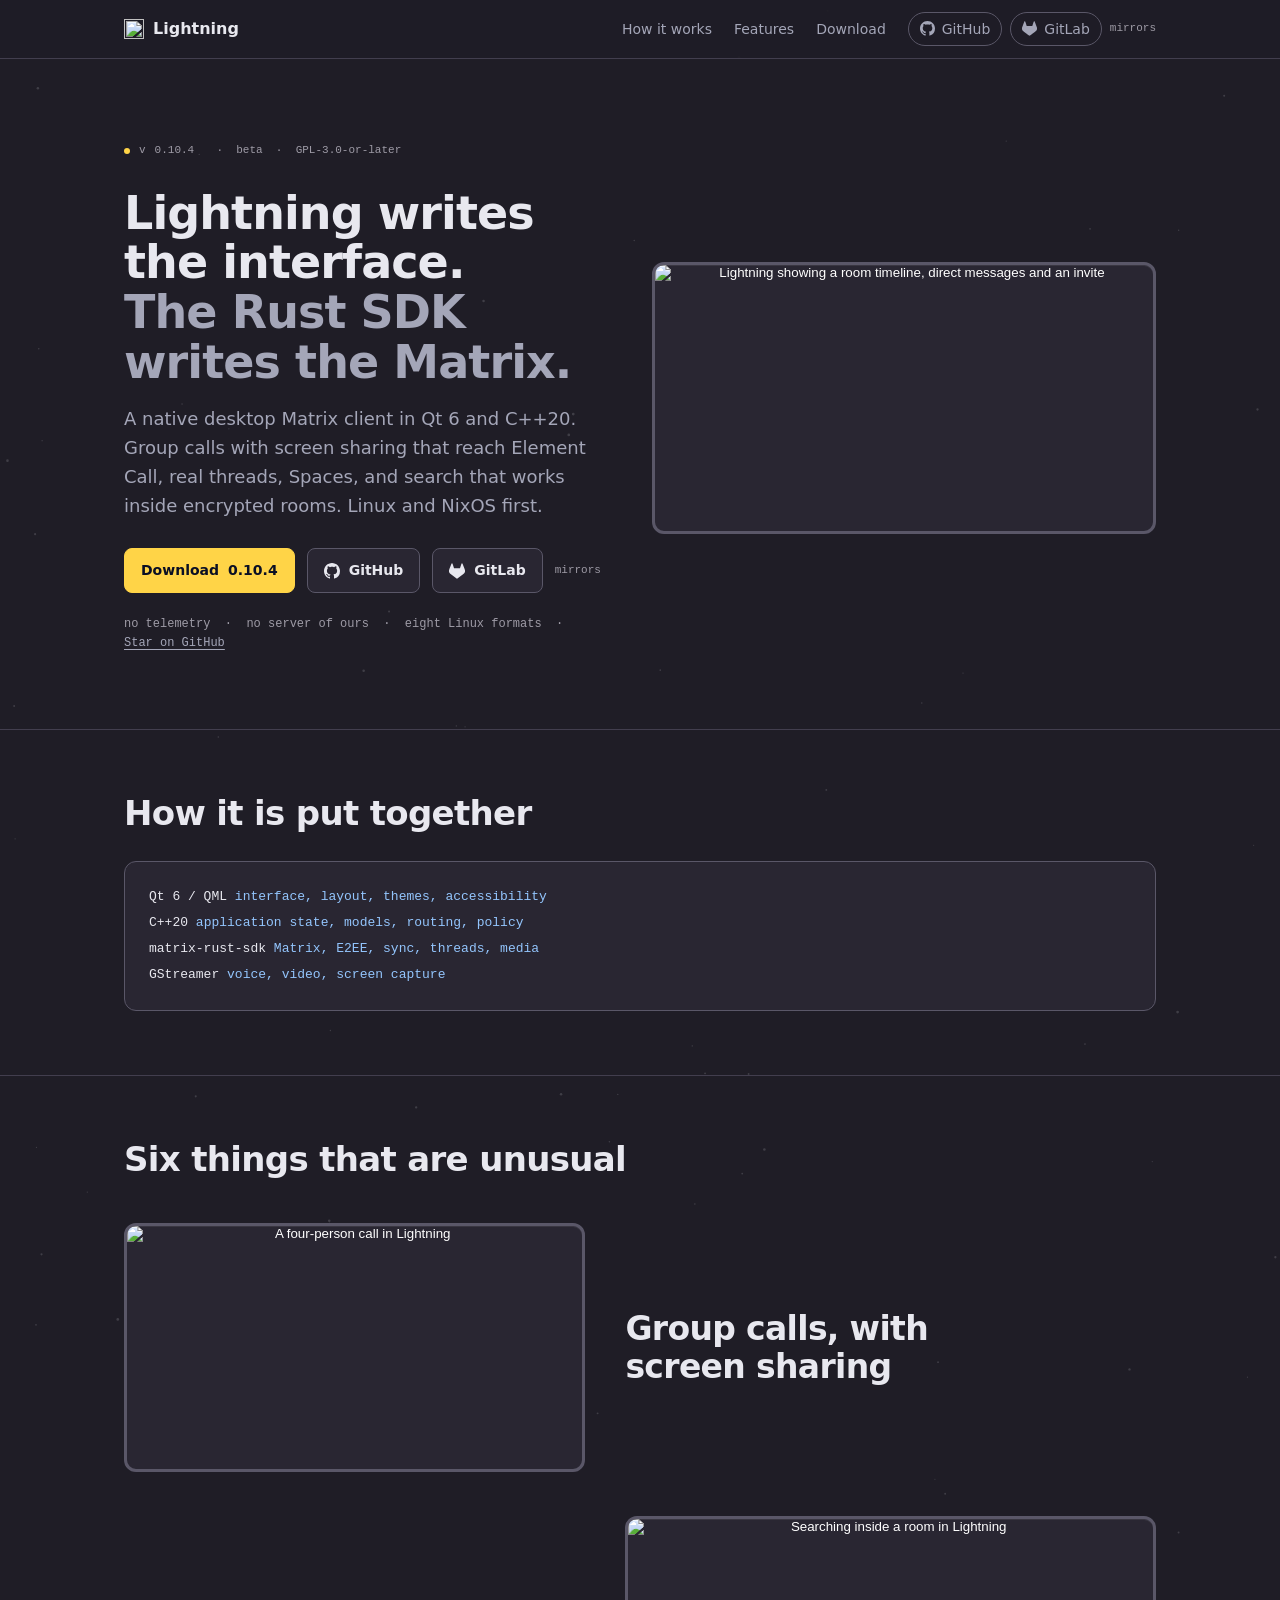
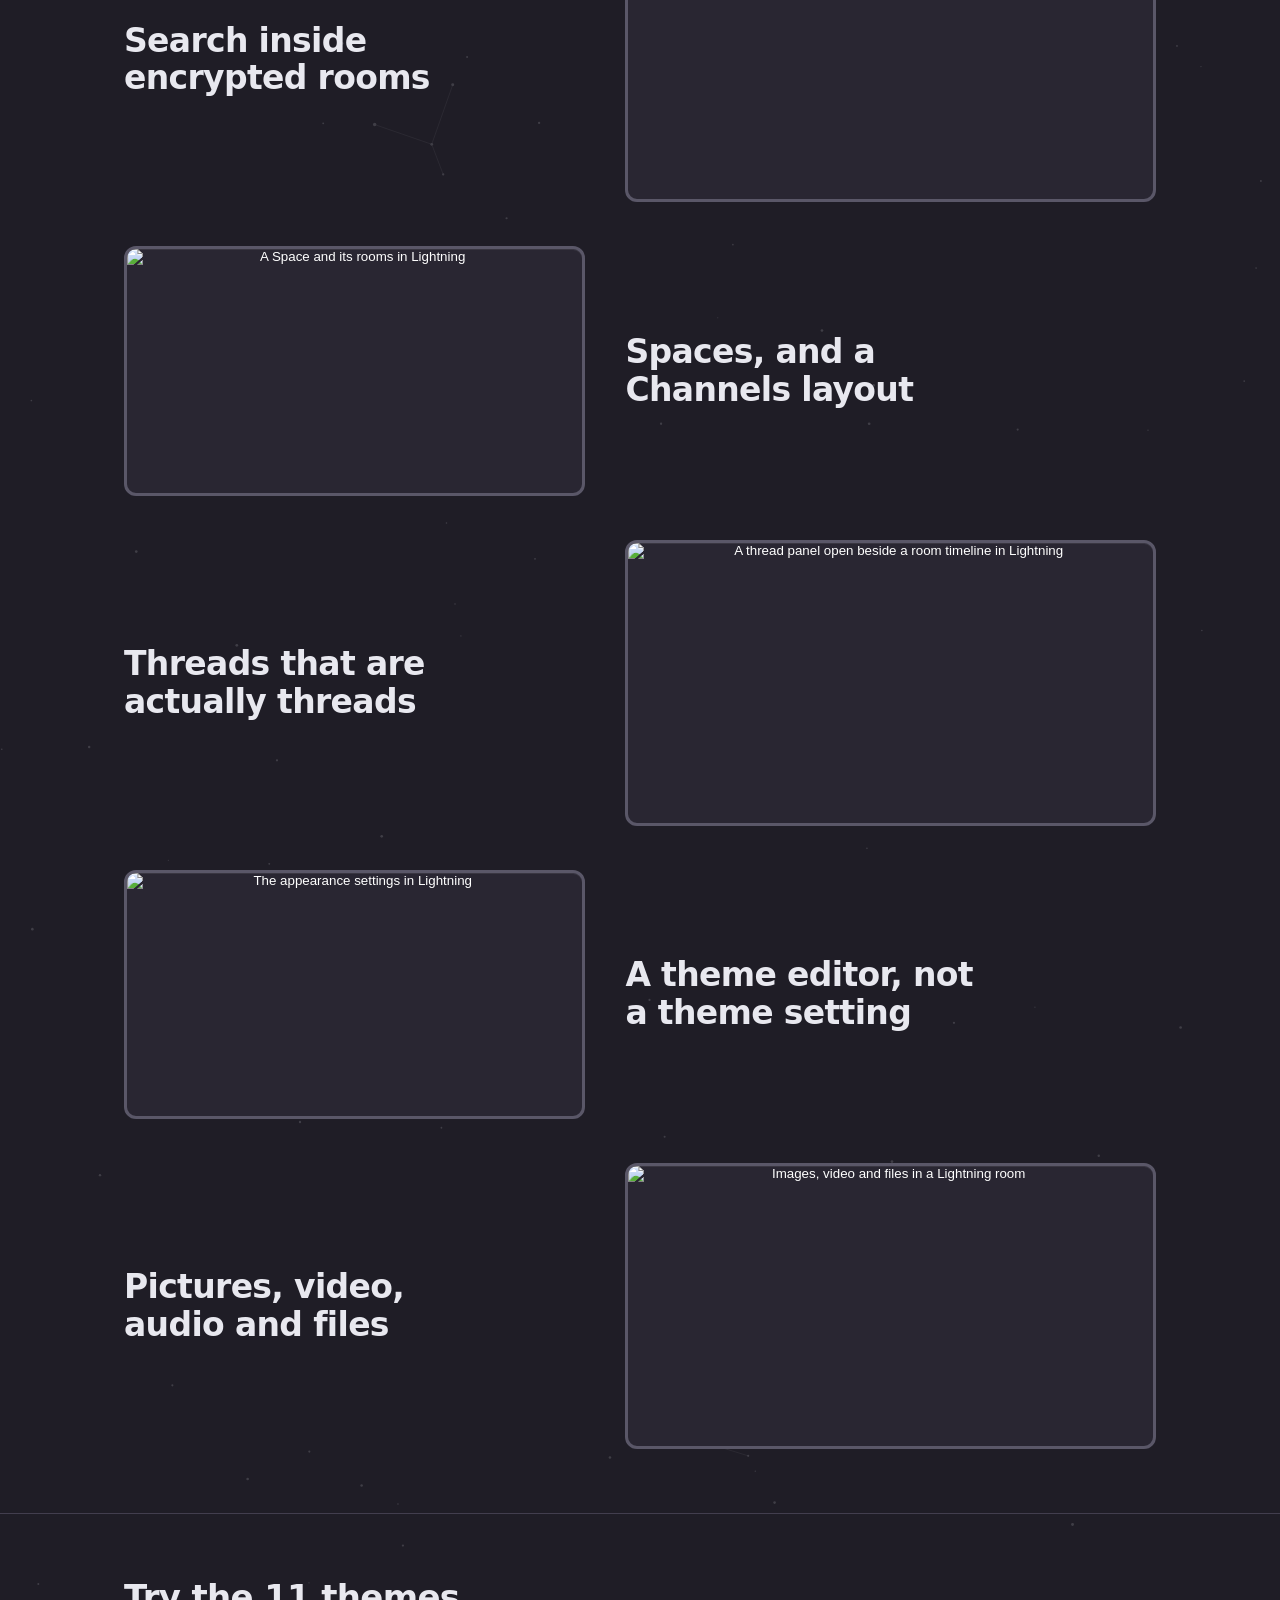
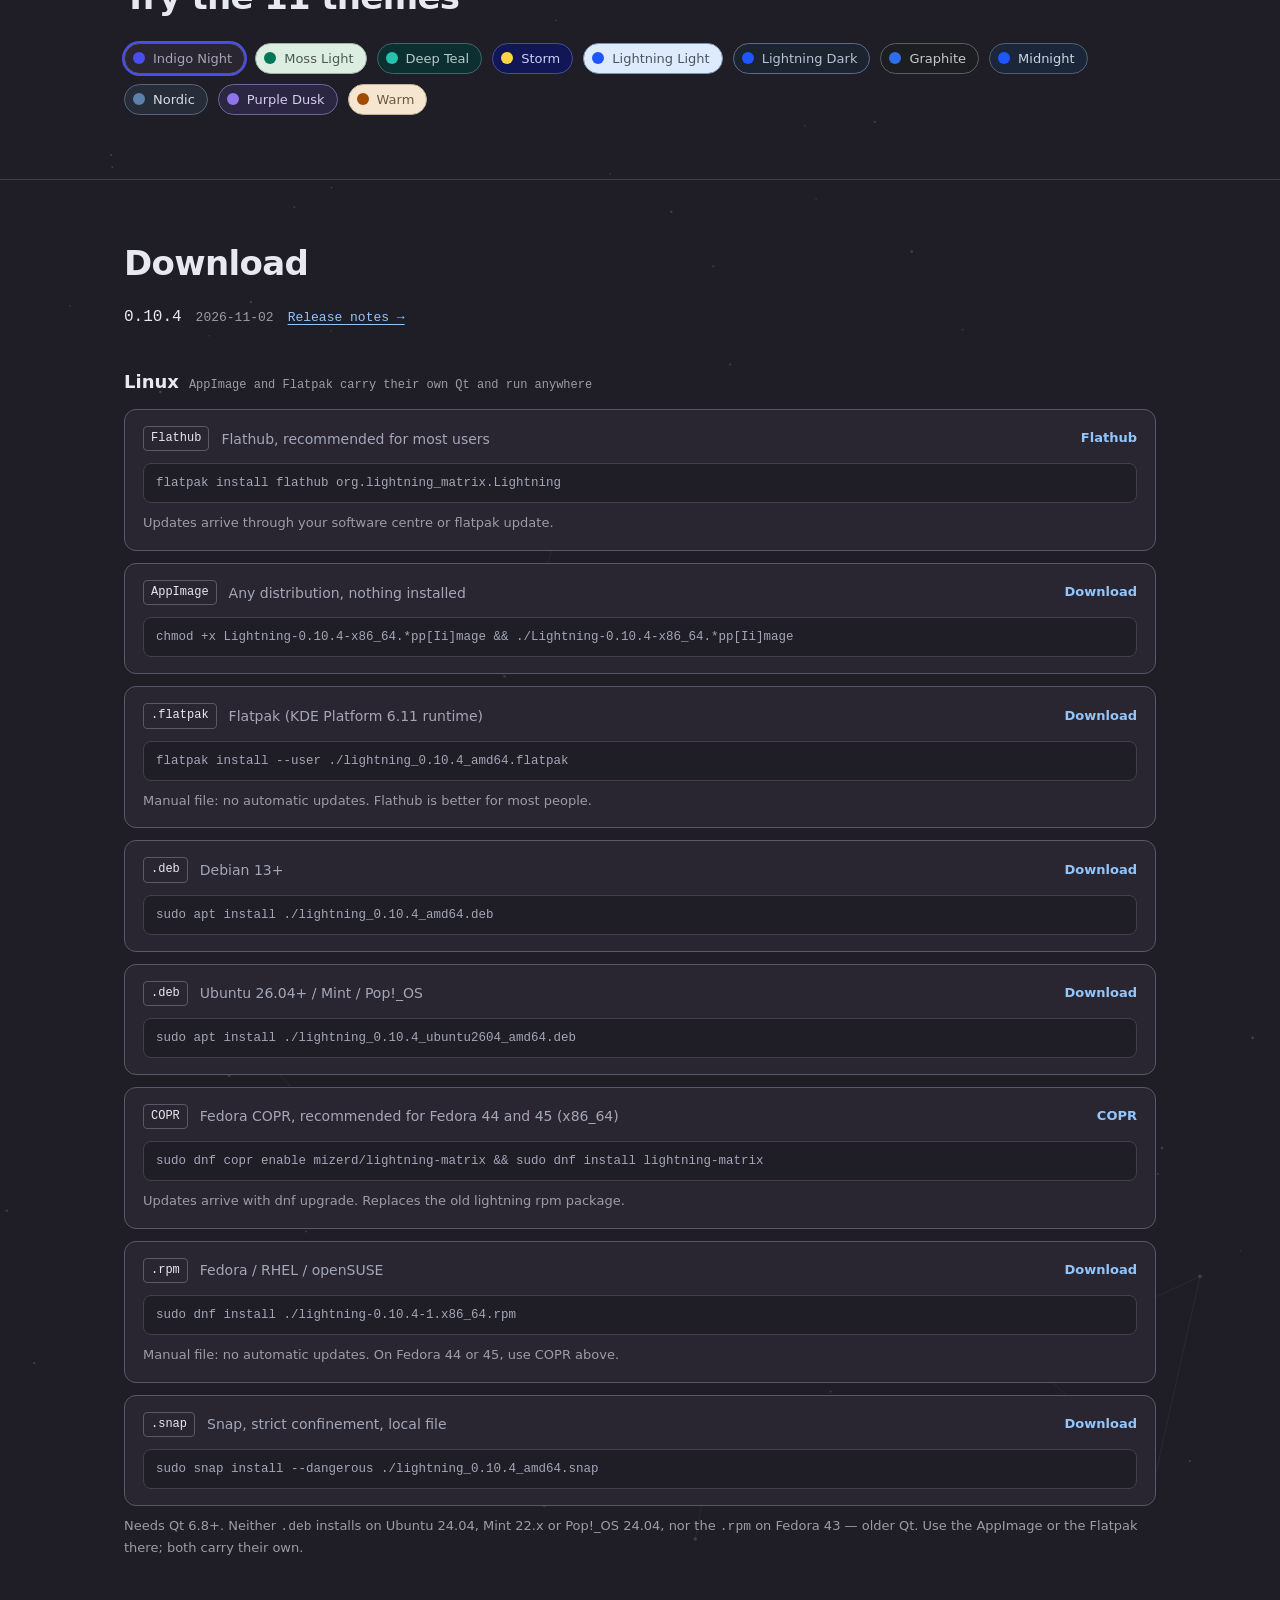
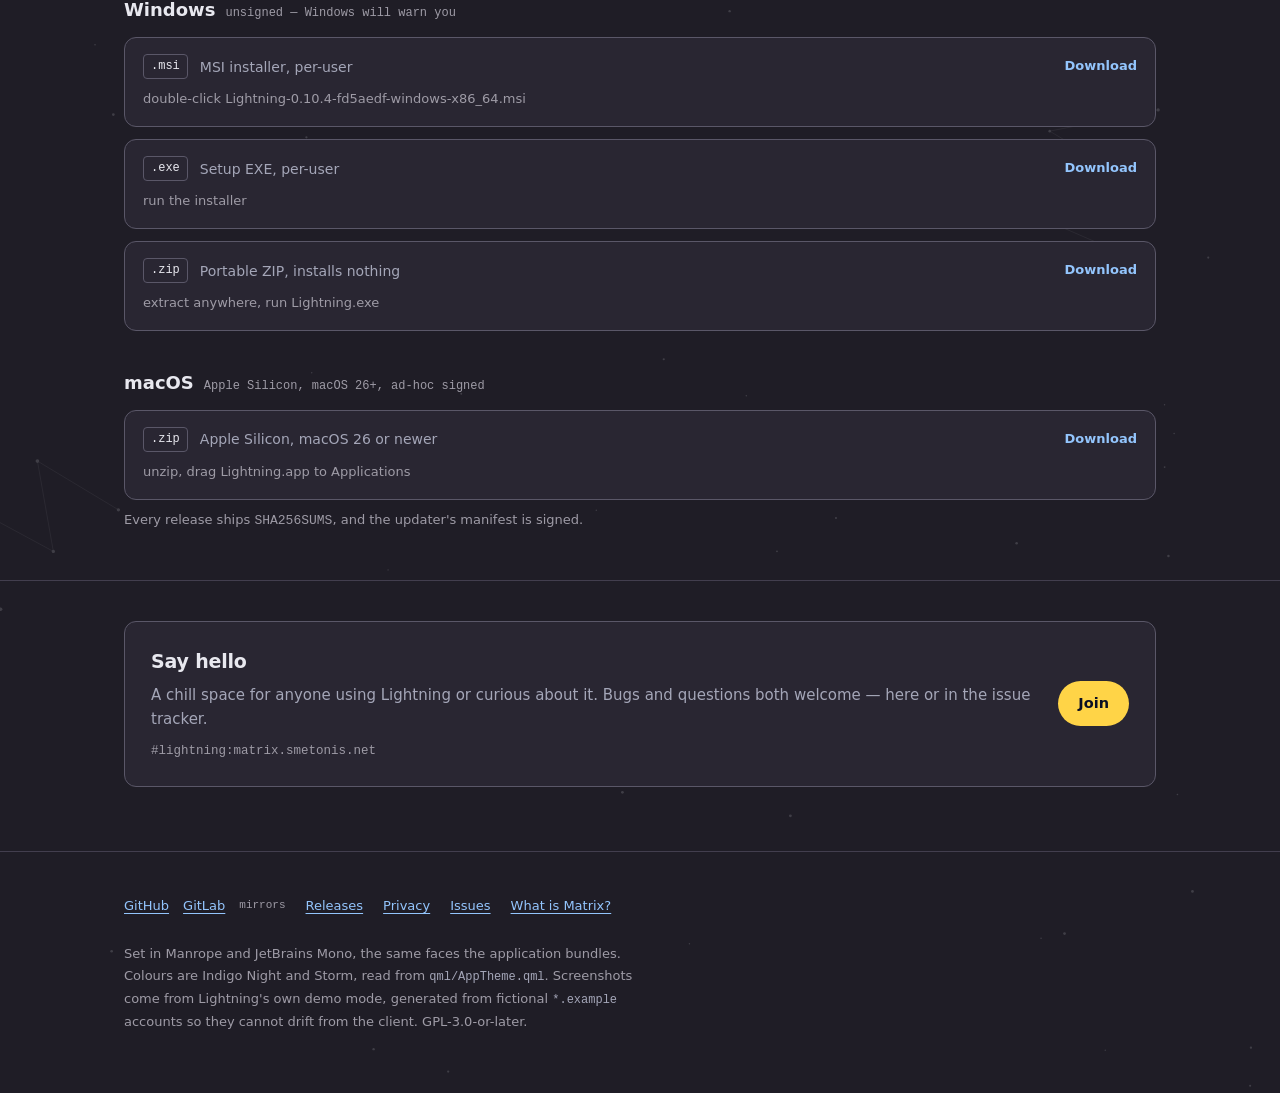
==== commit 282b389c: "Add a Star on GitHub link and fuller share-card tags" ====
--- a/public/index.html
+++ b/public/index.html
@@ -11,7 +11,11 @@
 <meta property="og:url" content="https://www.lightning-matrix.org/">
 <meta property="og:site_name" content="Lightning">
 <meta property="og:image" content="https://www.lightning-matrix.org/assets/og-card.png">
+<meta property="og:image:width" content="1200">
+<meta property="og:image:height" content="630">
+<meta property="og:image:alt" content="Lightning, a native Matrix client for the desktop">
 <meta name="twitter:card" content="summary_large_image">
+<meta name="twitter:image" content="https://www.lightning-matrix.org/assets/og-card.png">
 <link rel="canonical" href="https://www.lightning-matrix.org/">
 <link rel="icon" href="/assets/lightning-mark.svg">
 <script type="application/ld+json">{"@context":"https://schema.org","@type":"SoftwareApplication","name":"Lightning","url":"https://www.lightning-matrix.org/","applicationCategory":"CommunicationApplication","applicationSubCategory":"Matrix client","operatingSystem":"Linux, Windows, macOS","softwareVersion":"0.10.4","softwareRequirements":"Qt 6.8 or later","license":"https://www.gnu.org/licenses/gpl-3.0.html","isAccessibleForFree":true,"description":"A native Matrix desktop client written in Qt 6 on top of the official Rust Matrix SDK, with group calls, threads, Spaces and search inside encrypted rooms.","offers":{"@type":"Offer","price":"0","priceCurrency":"USD"},"sameAs":["https://github.com/Mizerd/lightning","https://gitlab.com/lightning-matrix/lightning"],"codeRepository":"https://github.com/Mizerd/lightning","screenshot":["https://www.lightning-matrix.org/assets/shots/home-overview--indigo-night.png","https://www.lightning-matrix.org/assets/shots/call-grid--indigo-night.png","https://www.lightning-matrix.org/assets/shots/thread-view--indigo-night.png","https://www.lightning-matrix.org/assets/shots/media-gallery--indigo-night.png","https://www.lightning-matrix.org/assets/shots/find-in-room--indigo-night.png","https://www.lightning-matrix.org/assets/shots/settings-themes--indigo-night.png","https://www.lightning-matrix.org/assets/shots/community-overview--indigo-night.png"],"author":{"@type":"Person","name":"Rokas Smetonis"}}</script>
@@ -594,6 +598,8 @@
 .lg-nav a.lg-src:hover { border-color: var(--text-3); }
 .lg-nav a.lg-src svg { width: 15px; height: 15px; fill: currentColor; display: block; }
 .lg-srcs { display: inline-flex; flex-wrap: wrap; align-items: center; gap: 8px; }
+.lg-meta a.lg-star { color: var(--text-2); text-decoration: underline; text-underline-offset: 3px; }
+.lg-meta a.lg-star:hover { color: var(--text); }
 .lg-mirror { font-family: 'JetBrains Mono', monospace; font-size: 11px; color: var(--text-3); }
 
 /* ---- hero: copy left, product right, same scroll position ---------------- */
@@ -847,7 +853,7 @@
         <a class="lg-btn primary" href="#download">Download <span data-lg-bind="version">0.10.4</span></a>
         <span class="lg-srcs"><a class="lg-btn" href="https://github.com/Mizerd/lightning"><svg viewBox="0 0 16 16" aria-hidden="true"><path d="M8 0C3.58 0 0 3.58 0 8c0 3.54 2.29 6.53 5.47 7.59.4.07.55-.17.55-.38 0-.19-.01-.82-.01-1.49-2.01.37-2.53-.49-2.69-.94-.09-.23-.48-.94-.82-1.13-.28-.15-.68-.52-.01-.53.63-.01 1.08.58 1.23.82.72 1.21 1.87.87 2.33.66.07-.52.28-.87.51-1.07-1.78-.2-3.64-.89-3.64-3.95 0-.87.31-1.59.82-2.15-.08-.2-.36-1.02.08-2.12 0 0 .67-.21 2.2.82.64-.18 1.32-.27 2-.27s1.36.09 2 .27c1.53-1.04 2.2-.82 2.2-.82.44 1.1.16 1.92.08 2.12.51.56.82 1.27.82 2.15 0 3.07-1.87 3.75-3.65 3.95.29.25.54.73.54 1.48 0 1.07-.01 1.93-.01 2.2 0 .21.15.46.55.38A8.012 8.012 0 0 0 16 8c0-4.42-3.58-8-8-8Z"/></svg>GitHub</a><a class="lg-btn" href="https://gitlab.com/lightning-matrix/lightning"><svg viewBox="0 0 24 24" aria-hidden="true"><path d="m23.6004 9.5927-.0337-.0862L20.3.9814a.851.851 0 0 0-.3362-.405.8748.8748 0 0 0-.9997.0539.8748.8748 0 0 0-.29.4399l-2.2055 6.748H7.5375l-2.2057-6.748a.8573.8573 0 0 0-.29-.4412.8748.8748 0 0 0-.9997-.0537.8585.8585 0 0 0-.3362.4049L.4332 9.5015l-.0325.0862a6.0657 6.0657 0 0 0 2.0119 7.0105l.0113.0087.03.0213 4.976 3.7264 2.462 1.8633 1.4995 1.1321a1.0085 1.0085 0 0 0 1.2197 0l1.4995-1.1321 2.4619-1.8633 5.006-3.7489.0125-.01a6.0682 6.0682 0 0 0 2.0094-7.003z"/></svg>GitLab</a><span class="lg-mirror">mirrors</span></span>
       </div>
-      <p class="lg-meta">no telemetry&nbsp; ·&nbsp; no server of ours&nbsp; ·&nbsp; eight&nbsp;Linux&nbsp;formats</p>
+      <p class="lg-meta">no telemetry&nbsp; ·&nbsp; no server of ours&nbsp; ·&nbsp; eight&nbsp;Linux&nbsp;formats&nbsp; ·&nbsp; <a class="lg-star" href="https://github.com/Mizerd/lightning">Star on GitHub</a></p>
     </div>
     <figure class="lg-shot">
   <button class="lg-shot-btn" data-lg-zoom type="button" aria-label="Open Lightning showing a room timeline, direct messages and an invite full size">
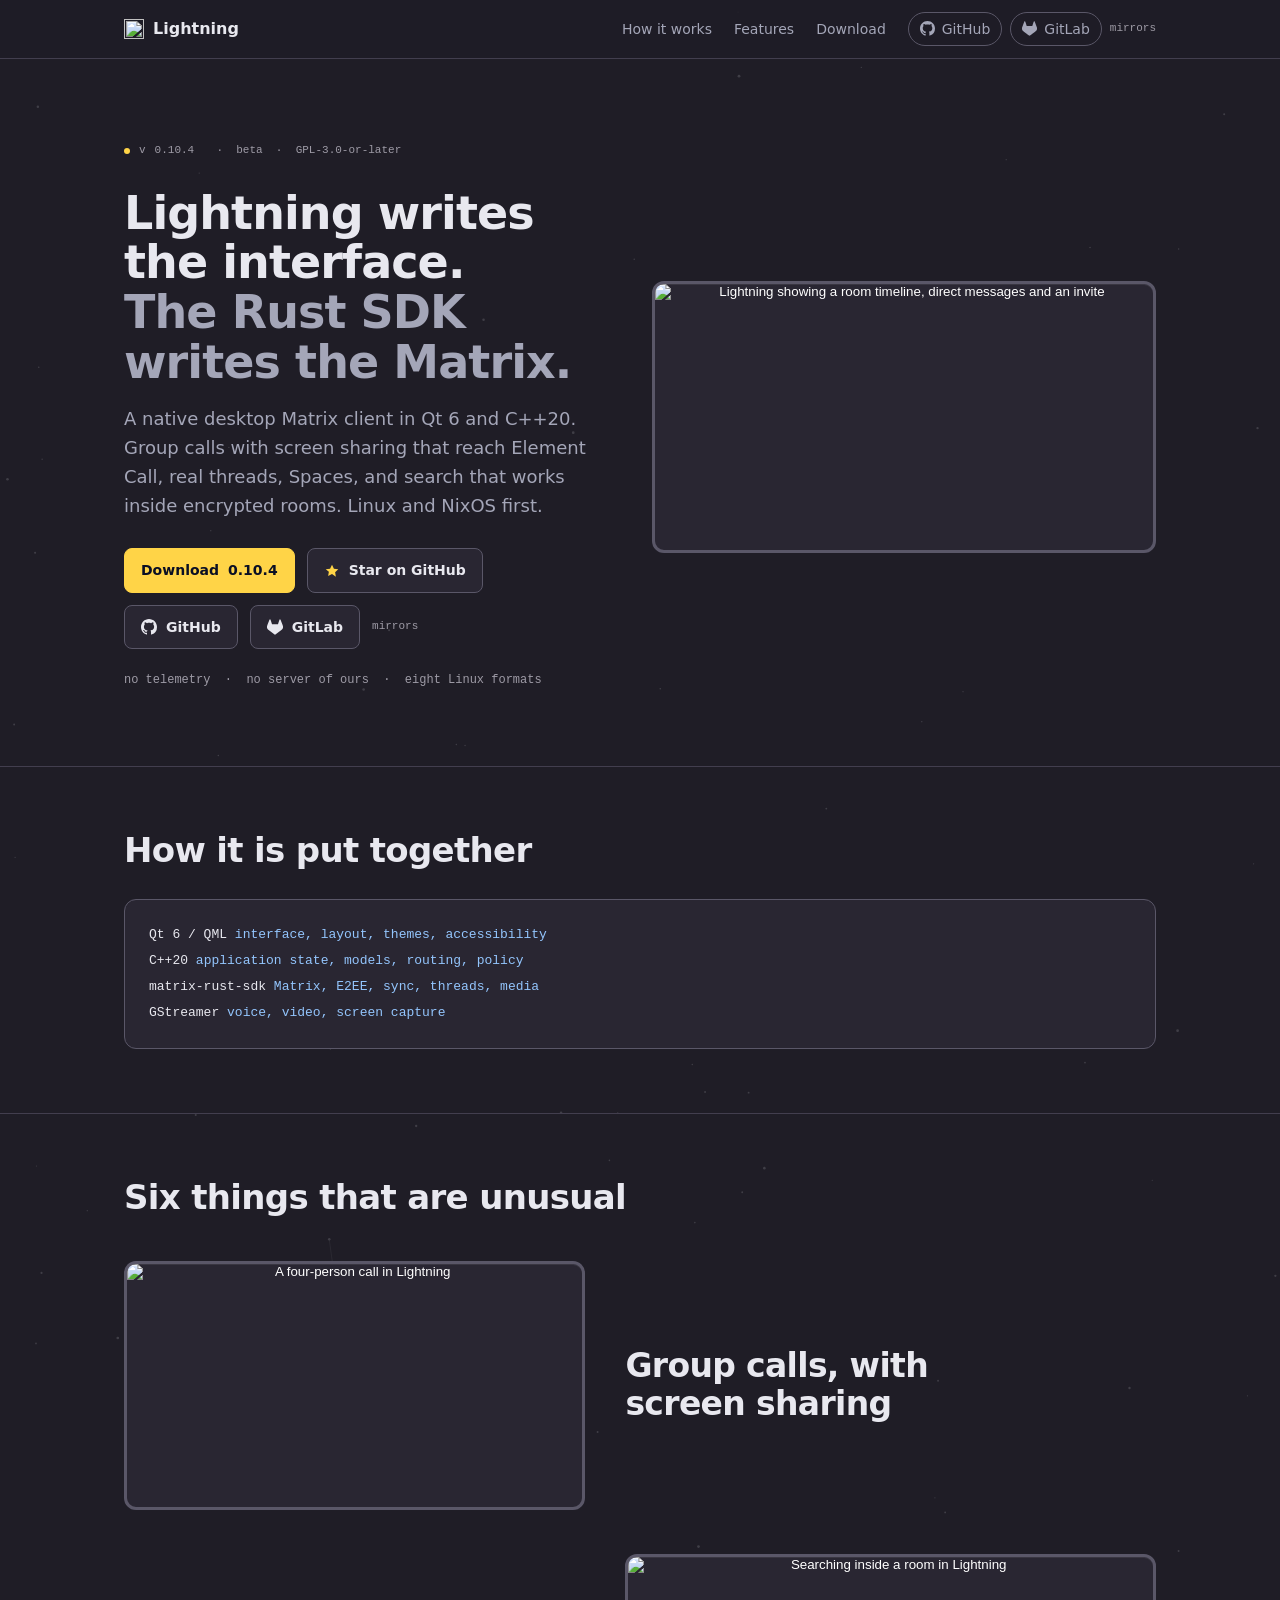
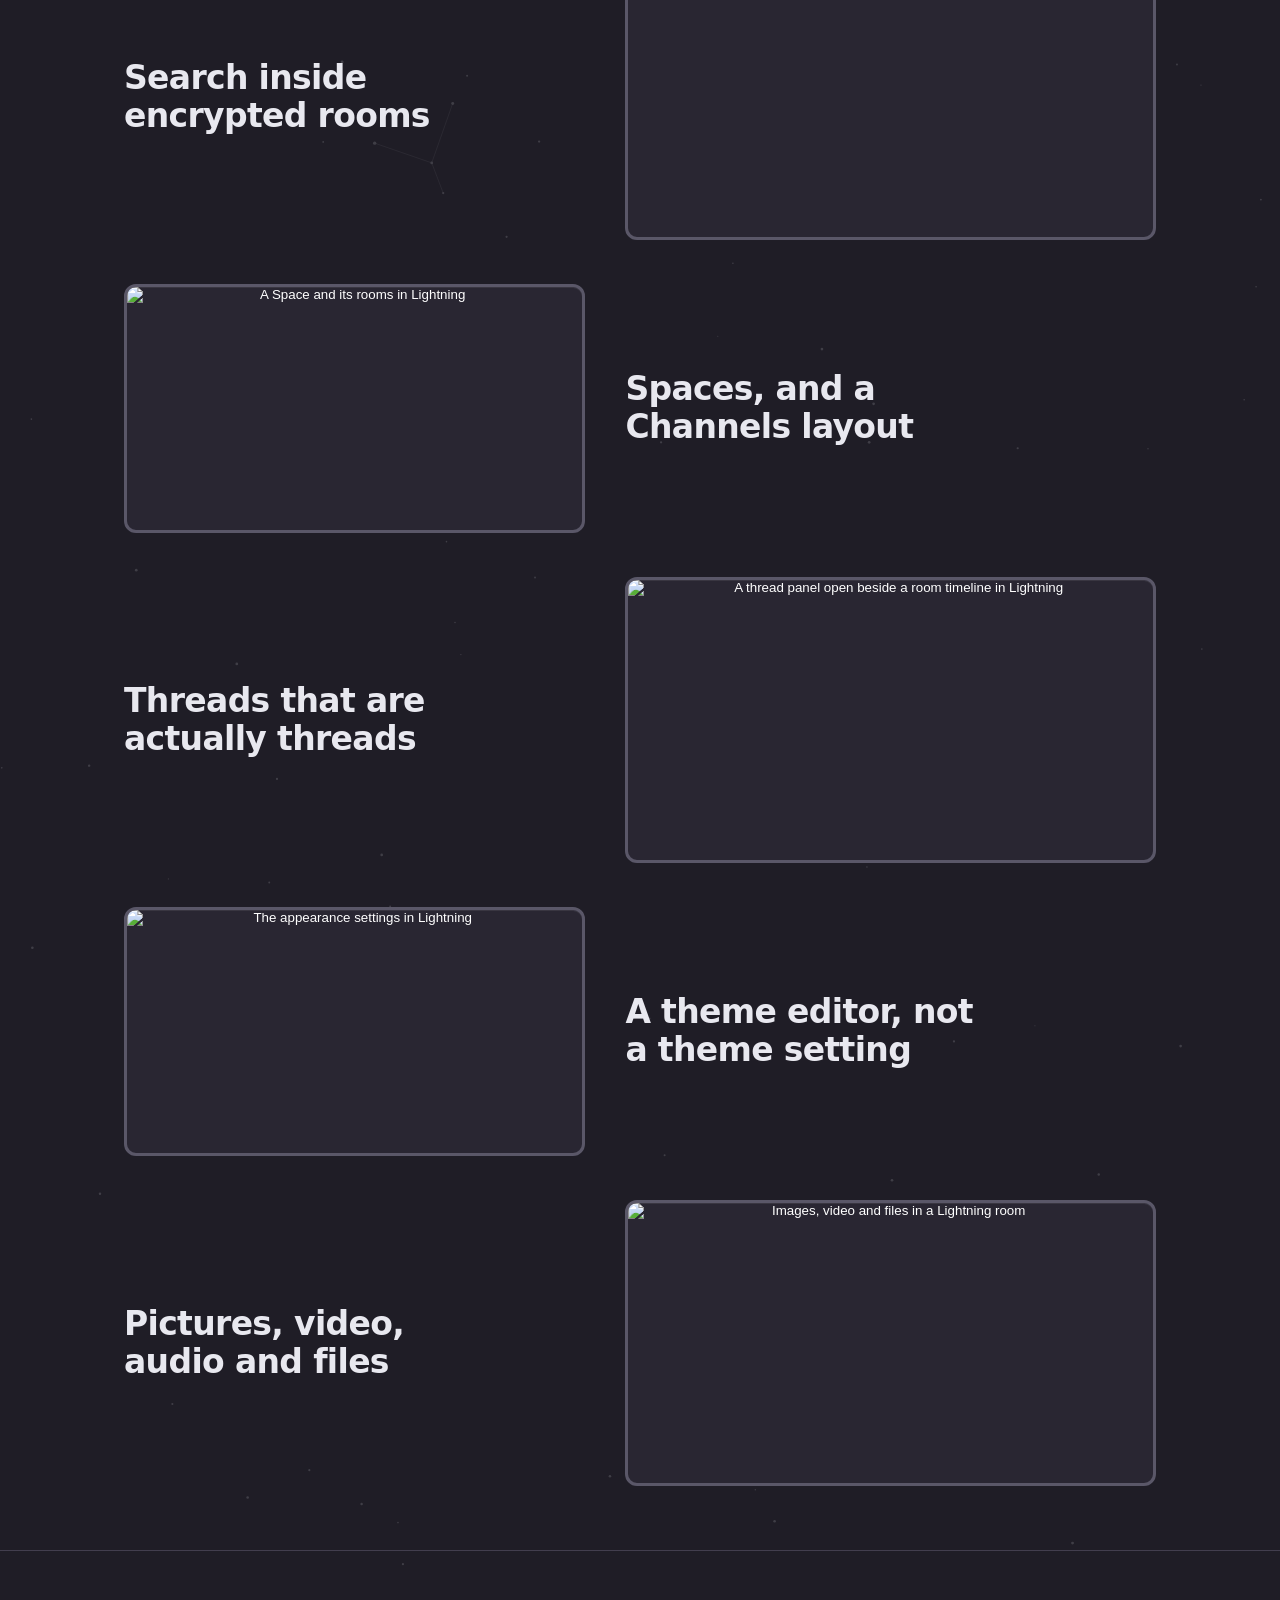
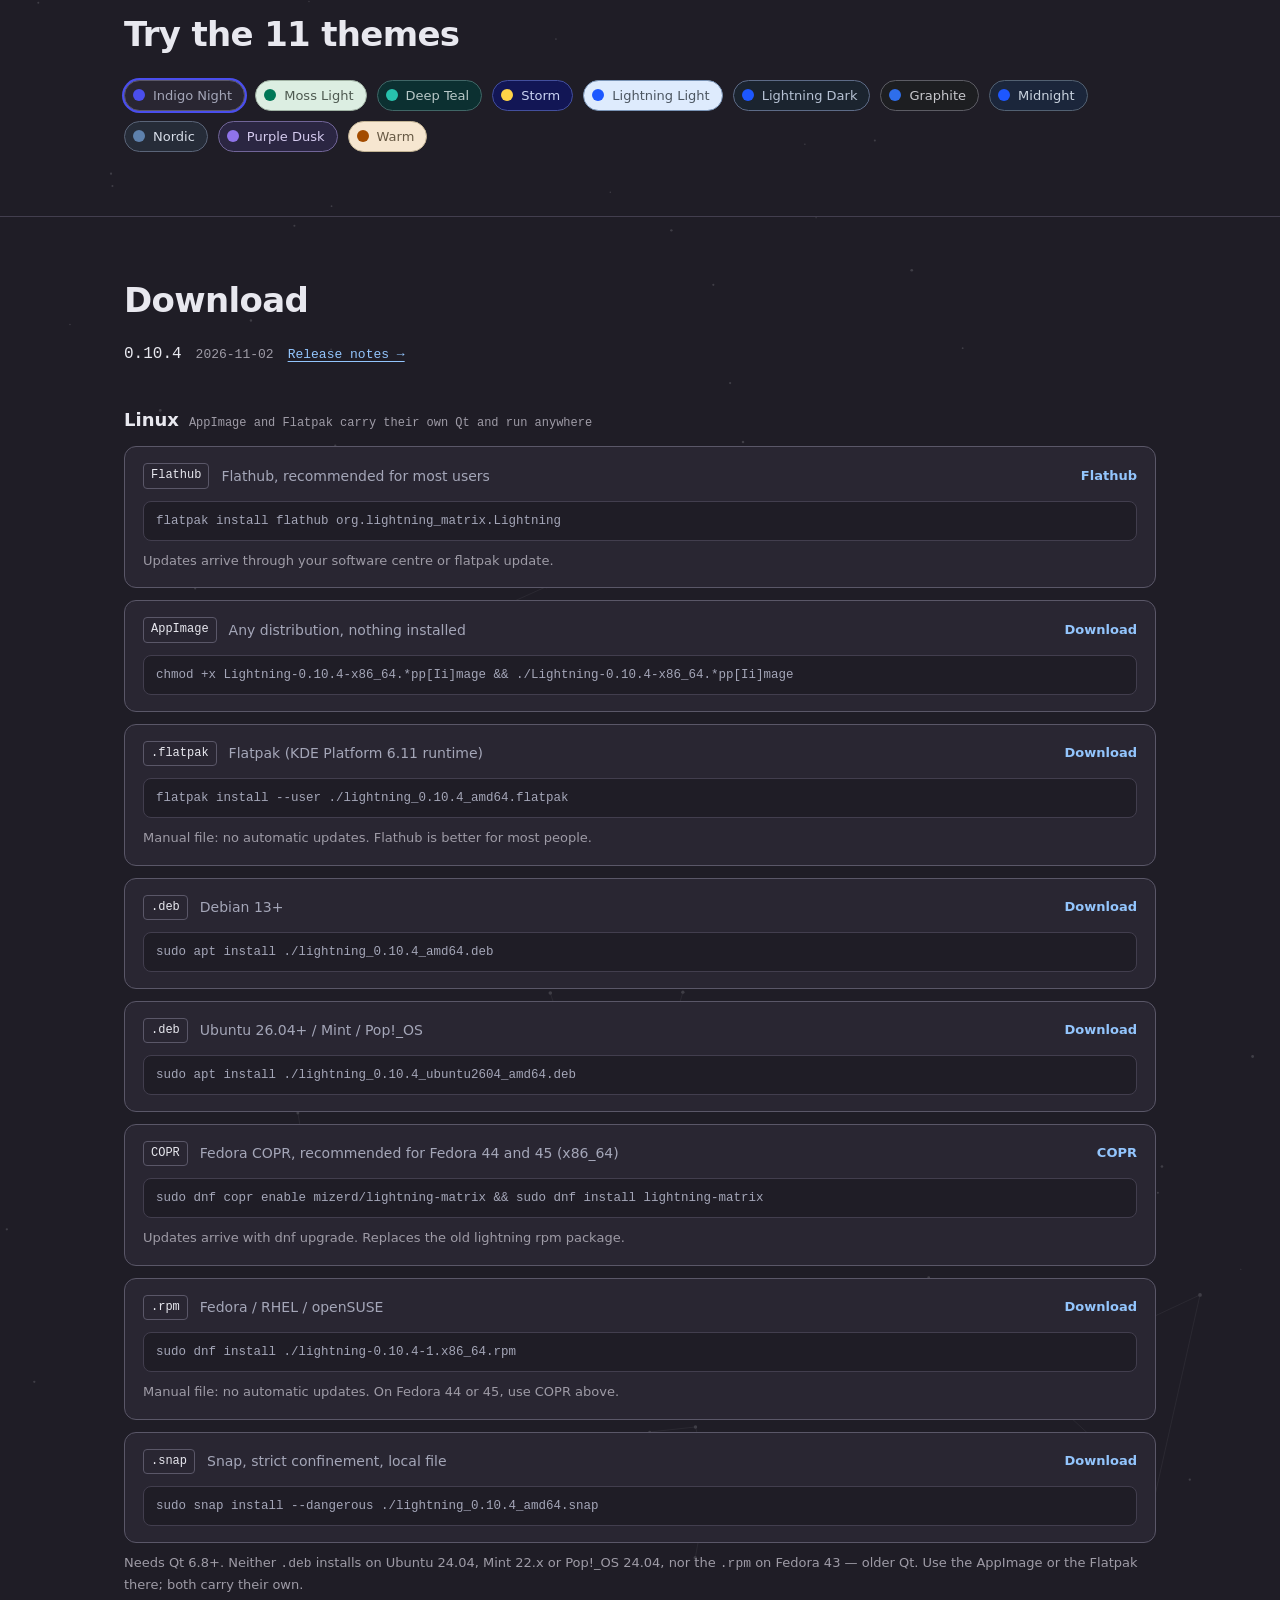
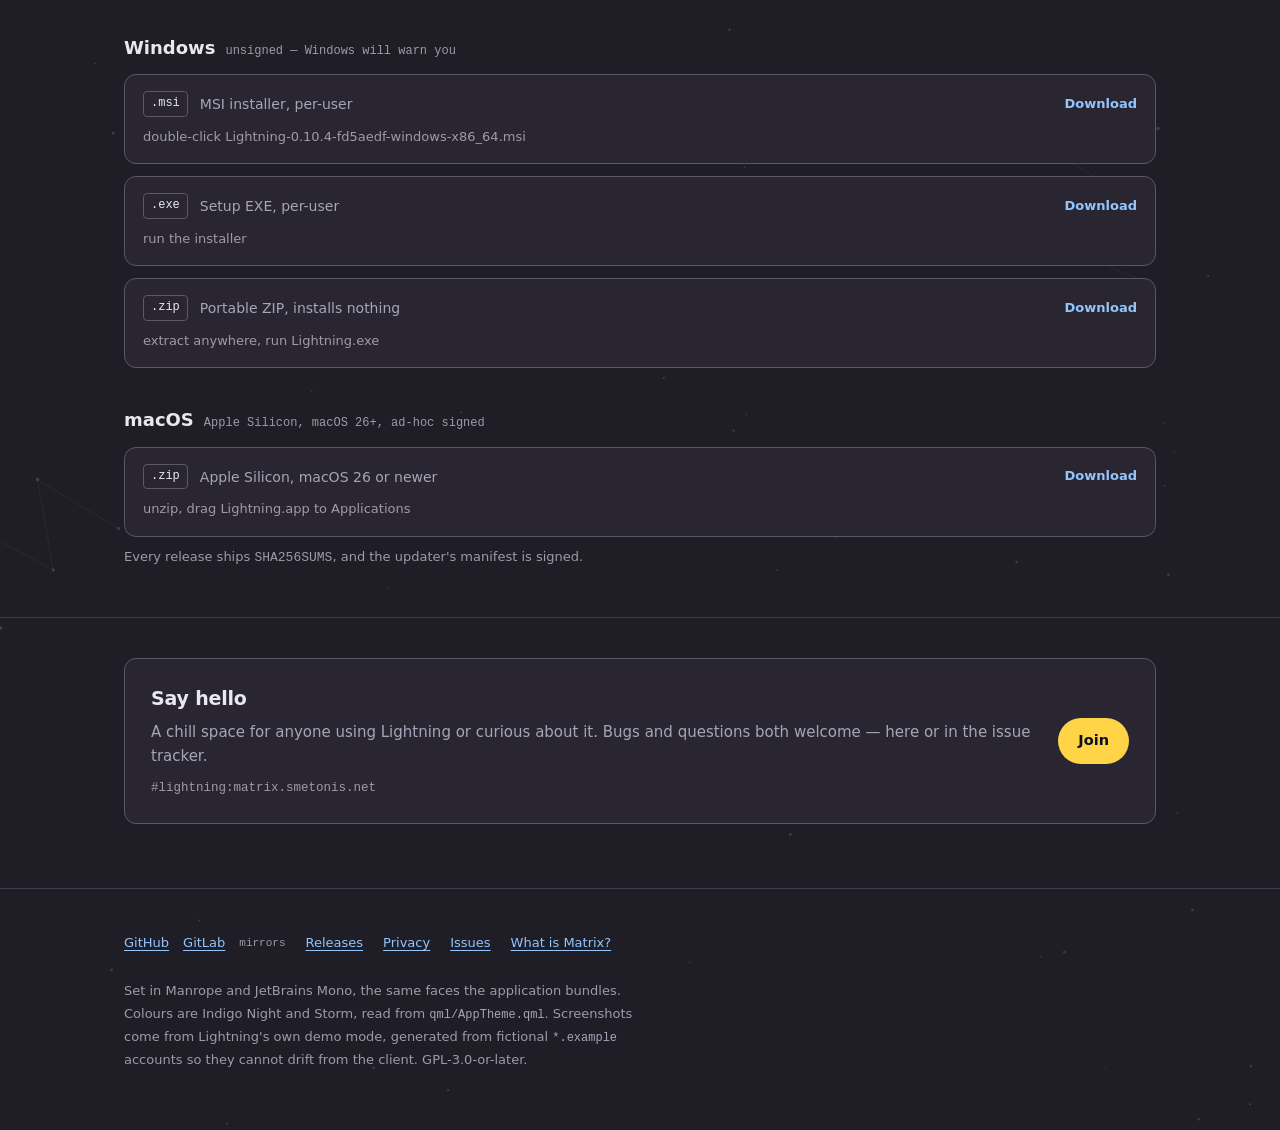
==== commit 67da4b39: "Make the GitHub star a button beside Download" ====
--- a/public/index.html
+++ b/public/index.html
@@ -598,8 +598,8 @@
 .lg-nav a.lg-src:hover { border-color: var(--text-3); }
 .lg-nav a.lg-src svg { width: 15px; height: 15px; fill: currentColor; display: block; }
 .lg-srcs { display: inline-flex; flex-wrap: wrap; align-items: center; gap: 8px; }
-.lg-meta a.lg-star { color: var(--text-2); text-decoration: underline; text-underline-offset: 3px; }
-.lg-meta a.lg-star:hover { color: var(--text); }
+.lg-btn.star svg { fill: var(--bolt); }
+.lg-cta .lg-srcs { flex-basis: 100%; }
 .lg-mirror { font-family: 'JetBrains Mono', monospace; font-size: 11px; color: var(--text-3); }
 
 /* ---- hero: copy left, product right, same scroll position ---------------- */
@@ -851,9 +851,10 @@
       <p class="lg-sub">A native desktop Matrix client in Qt&nbsp;6 and C++20. Group calls with screen sharing that reach Element Call, real threads, Spaces, and search that works inside encrypted rooms. Linux and NixOS first.</p>
       <div class="lg-cta">
         <a class="lg-btn primary" href="#download">Download <span data-lg-bind="version">0.10.4</span></a>
+        <a class="lg-btn star" href="https://github.com/Mizerd/lightning"><svg viewBox="0 0 24 24" aria-hidden="true"><path d="M12 2.6l2.9 5.9 6.5.9-4.7 4.6 1.1 6.5L12 16.5l-5.8 3 1.1-6.5L2.6 9.4l6.5-.9z"/></svg>Star on GitHub</a>
         <span class="lg-srcs"><a class="lg-btn" href="https://github.com/Mizerd/lightning"><svg viewBox="0 0 16 16" aria-hidden="true"><path d="M8 0C3.58 0 0 3.58 0 8c0 3.54 2.29 6.53 5.47 7.59.4.07.55-.17.55-.38 0-.19-.01-.82-.01-1.49-2.01.37-2.53-.49-2.69-.94-.09-.23-.48-.94-.82-1.13-.28-.15-.68-.52-.01-.53.63-.01 1.08.58 1.23.82.72 1.21 1.87.87 2.33.66.07-.52.28-.87.51-1.07-1.78-.2-3.64-.89-3.64-3.95 0-.87.31-1.59.82-2.15-.08-.2-.36-1.02.08-2.12 0 0 .67-.21 2.2.82.64-.18 1.32-.27 2-.27s1.36.09 2 .27c1.53-1.04 2.2-.82 2.2-.82.44 1.1.16 1.92.08 2.12.51.56.82 1.27.82 2.15 0 3.07-1.87 3.75-3.65 3.95.29.25.54.73.54 1.48 0 1.07-.01 1.93-.01 2.2 0 .21.15.46.55.38A8.012 8.012 0 0 0 16 8c0-4.42-3.58-8-8-8Z"/></svg>GitHub</a><a class="lg-btn" href="https://gitlab.com/lightning-matrix/lightning"><svg viewBox="0 0 24 24" aria-hidden="true"><path d="m23.6004 9.5927-.0337-.0862L20.3.9814a.851.851 0 0 0-.3362-.405.8748.8748 0 0 0-.9997.0539.8748.8748 0 0 0-.29.4399l-2.2055 6.748H7.5375l-2.2057-6.748a.8573.8573 0 0 0-.29-.4412.8748.8748 0 0 0-.9997-.0537.8585.8585 0 0 0-.3362.4049L.4332 9.5015l-.0325.0862a6.0657 6.0657 0 0 0 2.0119 7.0105l.0113.0087.03.0213 4.976 3.7264 2.462 1.8633 1.4995 1.1321a1.0085 1.0085 0 0 0 1.2197 0l1.4995-1.1321 2.4619-1.8633 5.006-3.7489.0125-.01a6.0682 6.0682 0 0 0 2.0094-7.003z"/></svg>GitLab</a><span class="lg-mirror">mirrors</span></span>
       </div>
-      <p class="lg-meta">no telemetry&nbsp; ·&nbsp; no server of ours&nbsp; ·&nbsp; eight&nbsp;Linux&nbsp;formats&nbsp; ·&nbsp; <a class="lg-star" href="https://github.com/Mizerd/lightning">Star on GitHub</a></p>
+      <p class="lg-meta">no telemetry&nbsp; ·&nbsp; no server of ours&nbsp; ·&nbsp; eight&nbsp;Linux&nbsp;formats</p>
     </div>
     <figure class="lg-shot">
   <button class="lg-shot-btn" data-lg-zoom type="button" aria-label="Open Lightning showing a room timeline, direct messages and an invite full size">
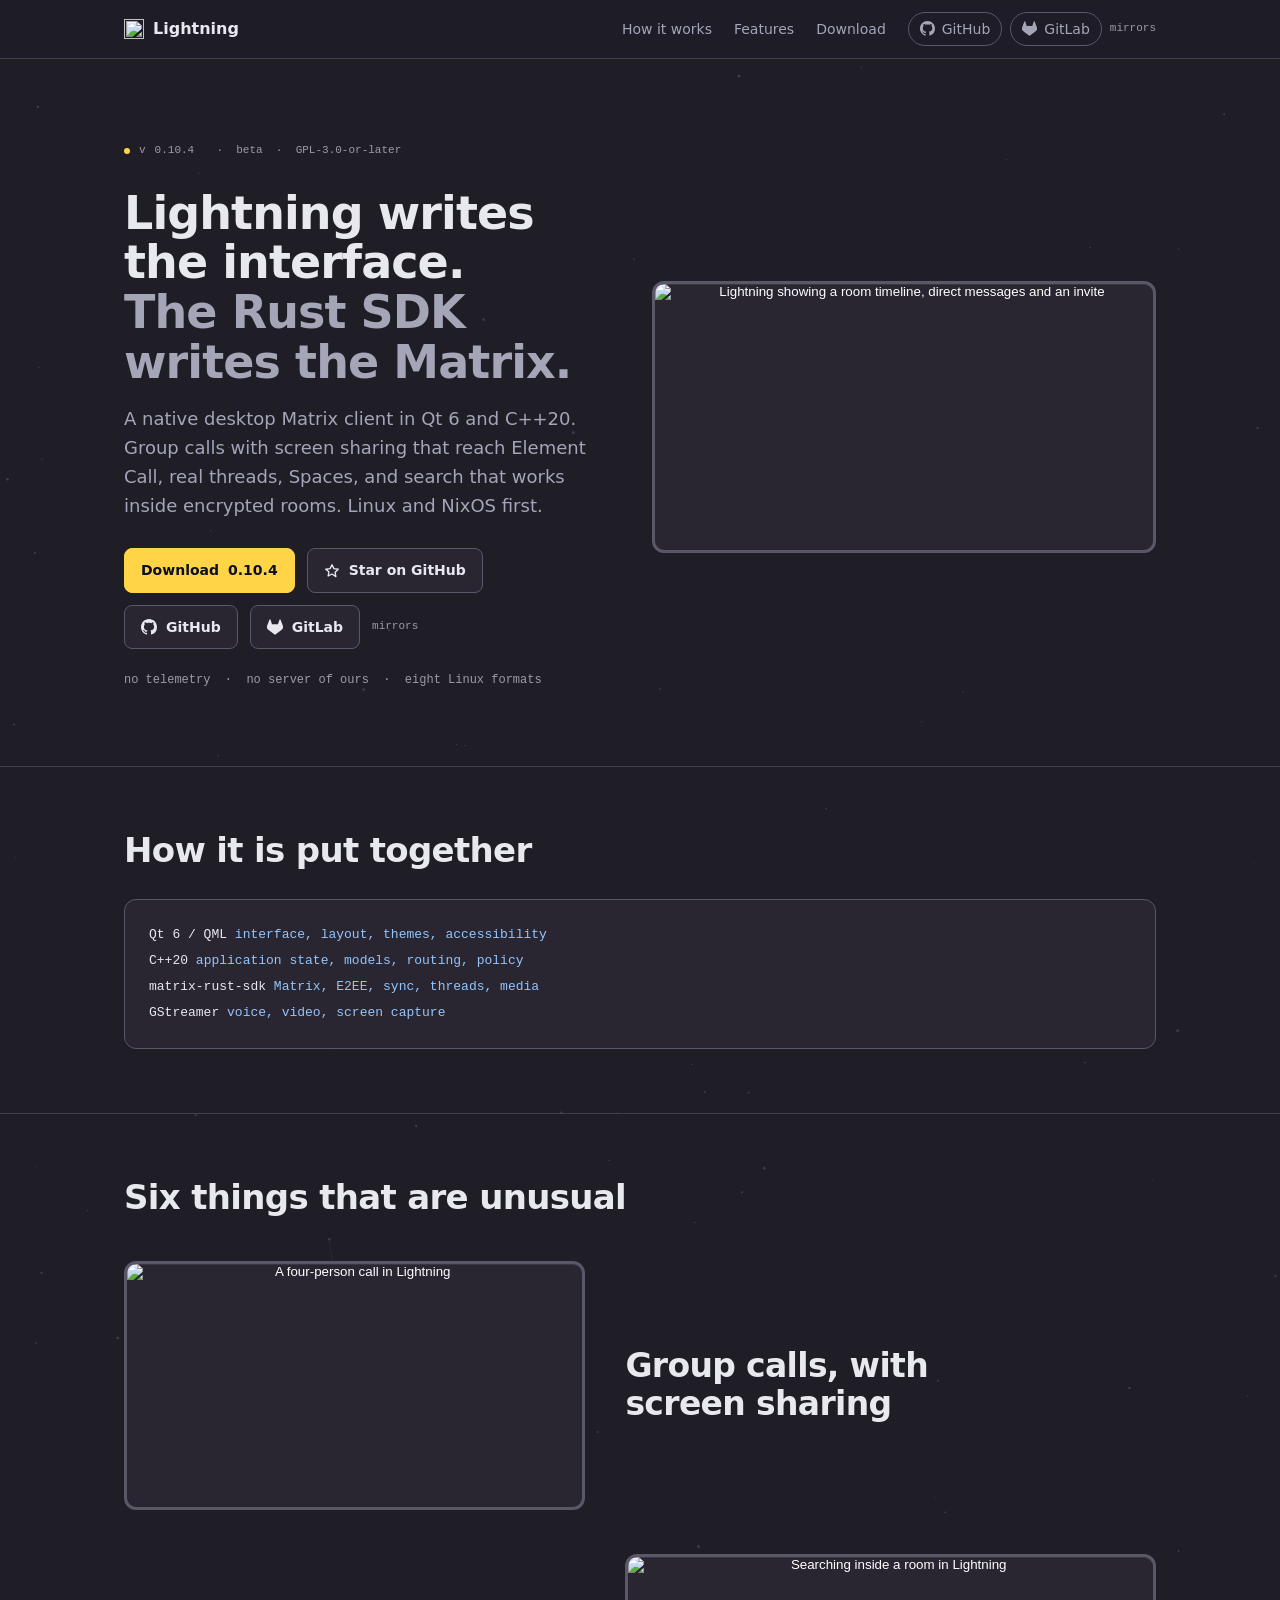
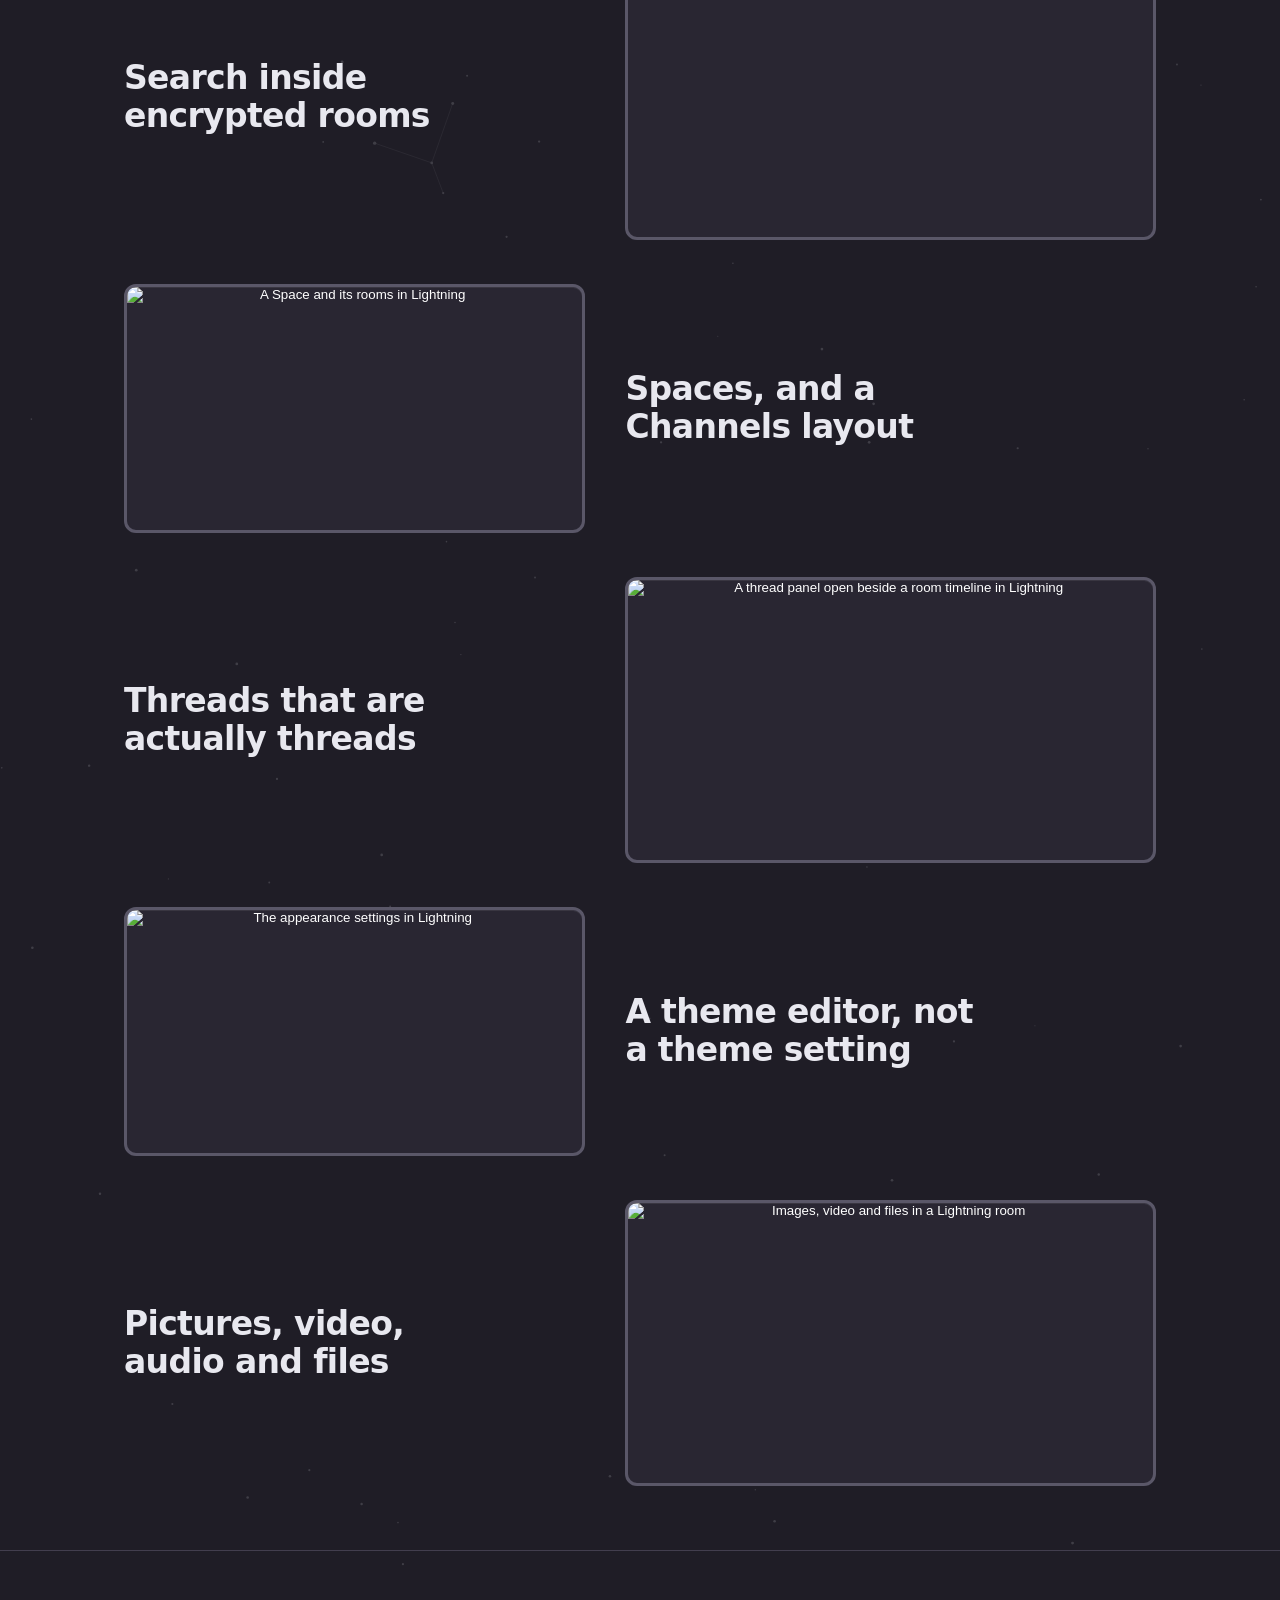
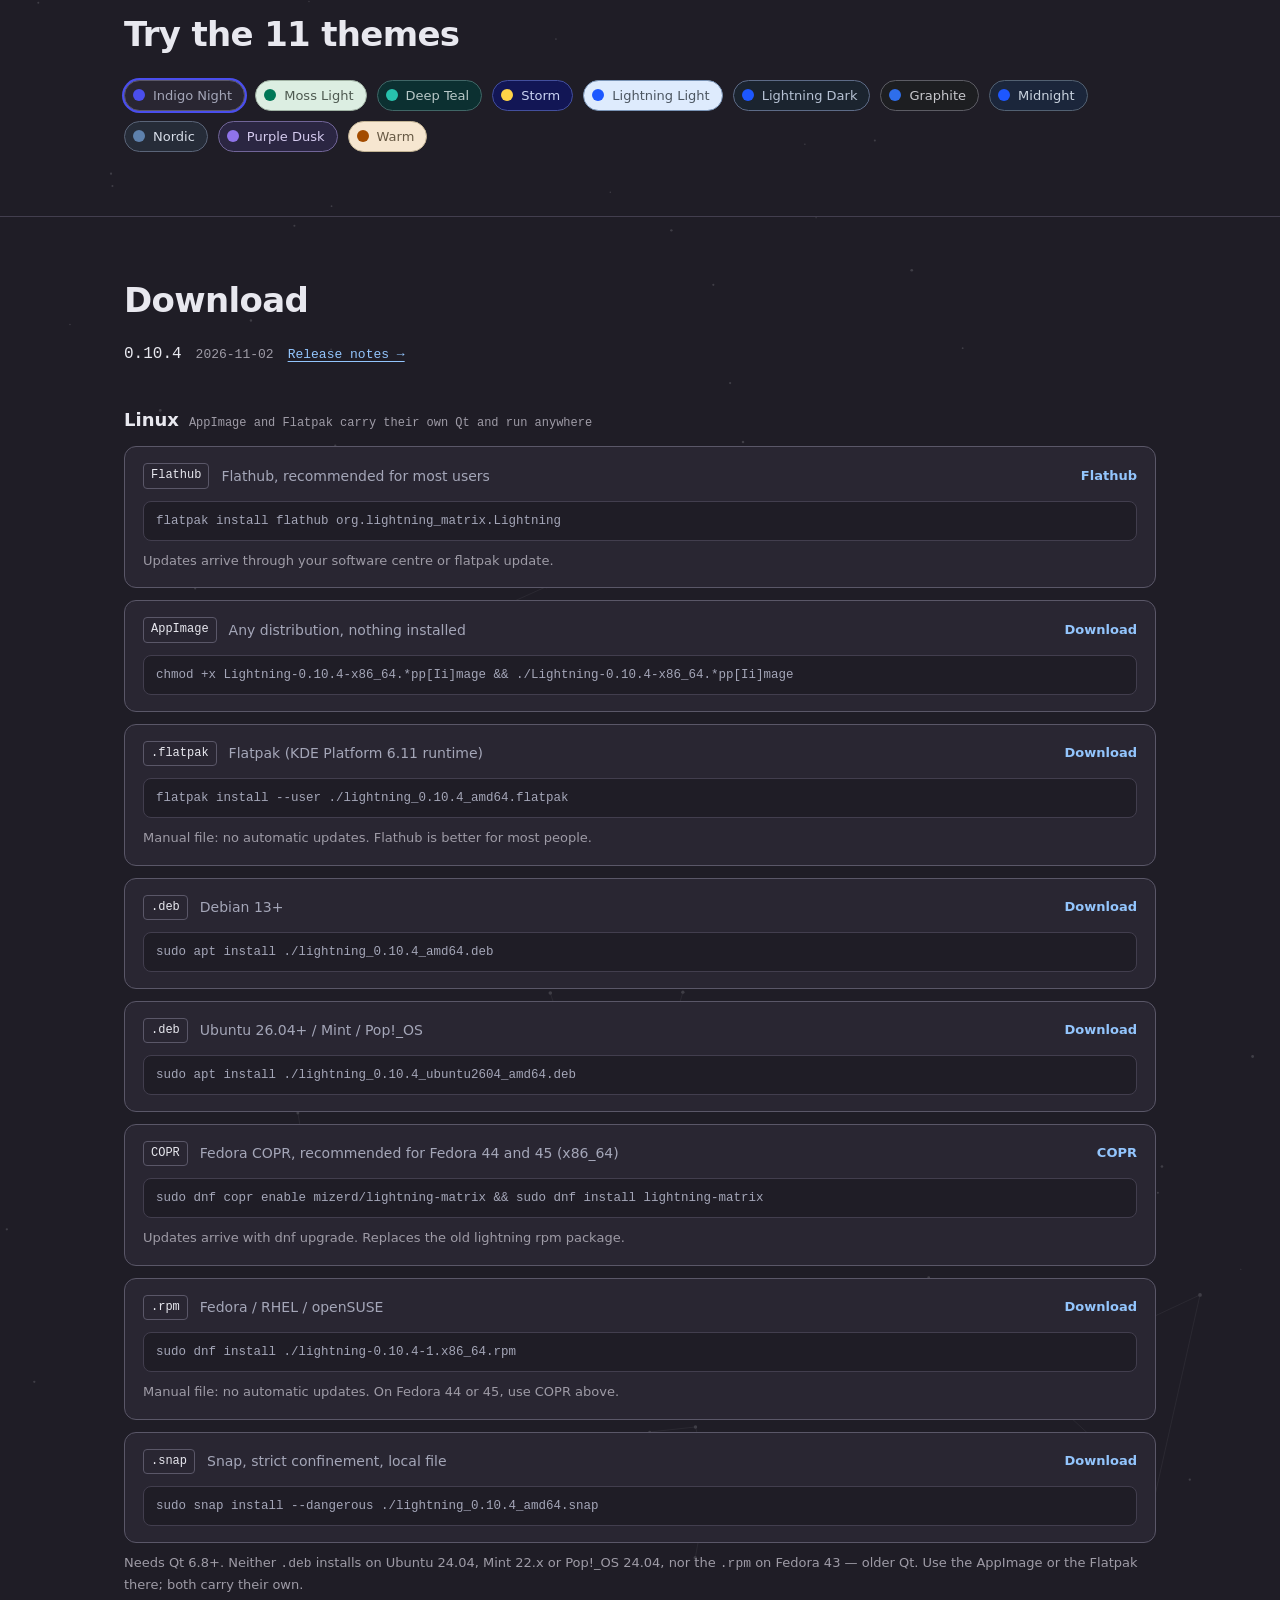
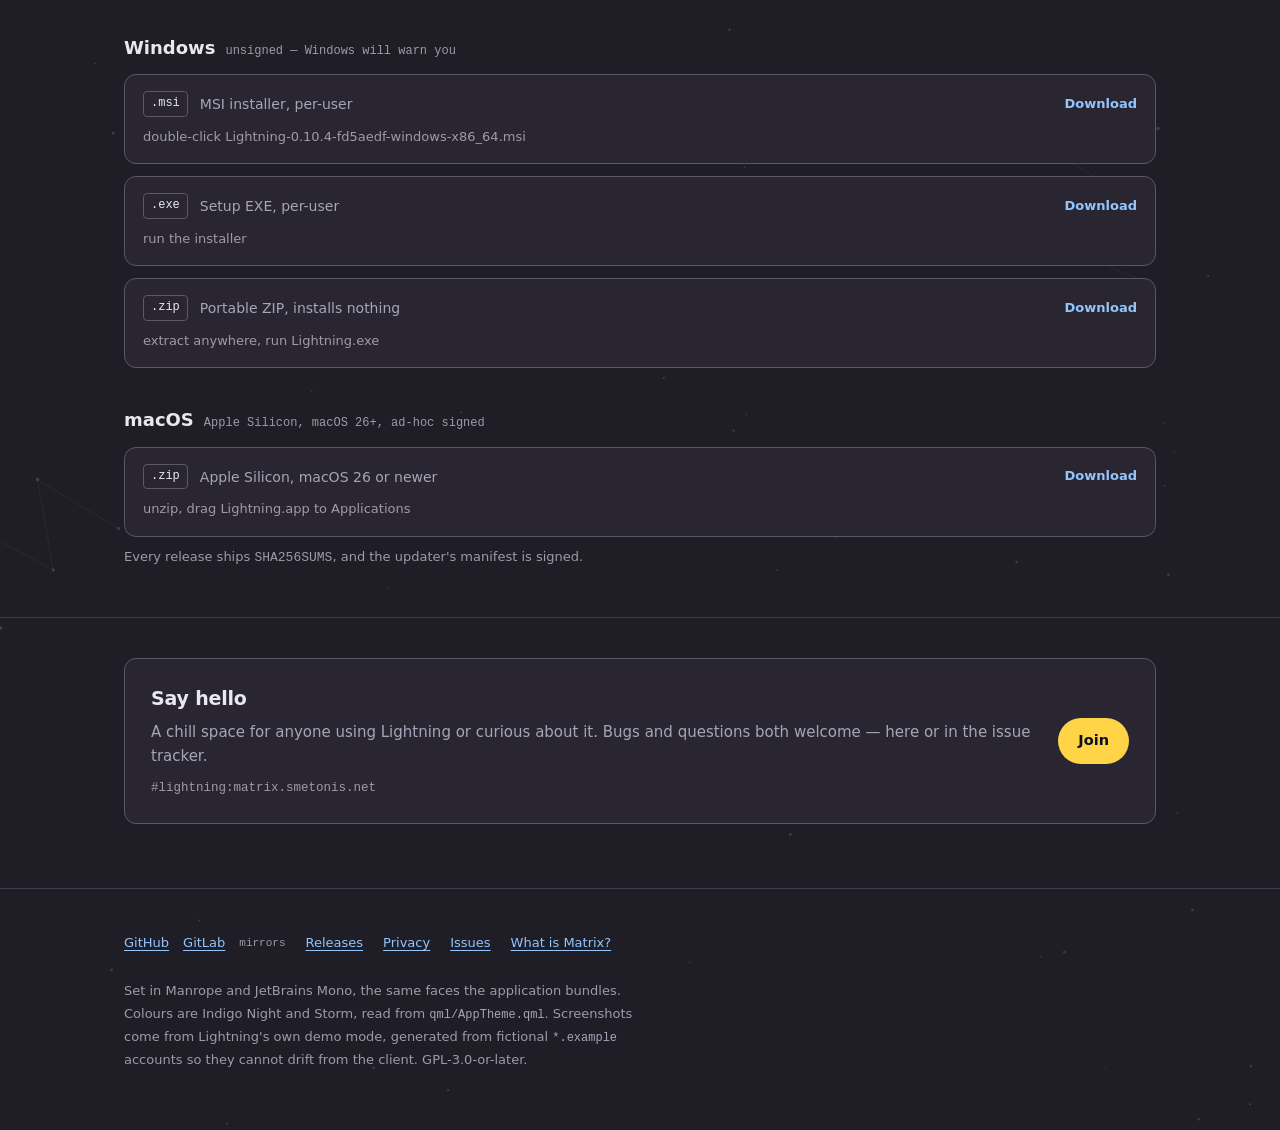
==== commit 9b9b0aea: "Outline the star and fill it on hover" ====
--- a/public/index.html
+++ b/public/index.html
@@ -598,7 +598,9 @@
 .lg-nav a.lg-src:hover { border-color: var(--text-3); }
 .lg-nav a.lg-src svg { width: 15px; height: 15px; fill: currentColor; display: block; }
 .lg-srcs { display: inline-flex; flex-wrap: wrap; align-items: center; gap: 8px; }
-.lg-btn.star svg { fill: var(--bolt); }
+.lg-btn.star svg { fill: transparent; stroke: currentColor; stroke-width: 2; stroke-linejoin: round; overflow: visible; transition: fill .16s ease-out, transform .16s ease-out; }
+.lg-btn.star:hover svg, .lg-btn.star:focus-visible svg { fill: var(--bolt); transform: scale(1.18) rotate(-8deg); }
+@media (prefers-reduced-motion: reduce) { .lg-btn.star svg { transition: none; } .lg-btn.star:hover svg, .lg-btn.star:focus-visible svg { transform: none; } }
 .lg-cta .lg-srcs { flex-basis: 100%; }
 .lg-mirror { font-family: 'JetBrains Mono', monospace; font-size: 11px; color: var(--text-3); }
 
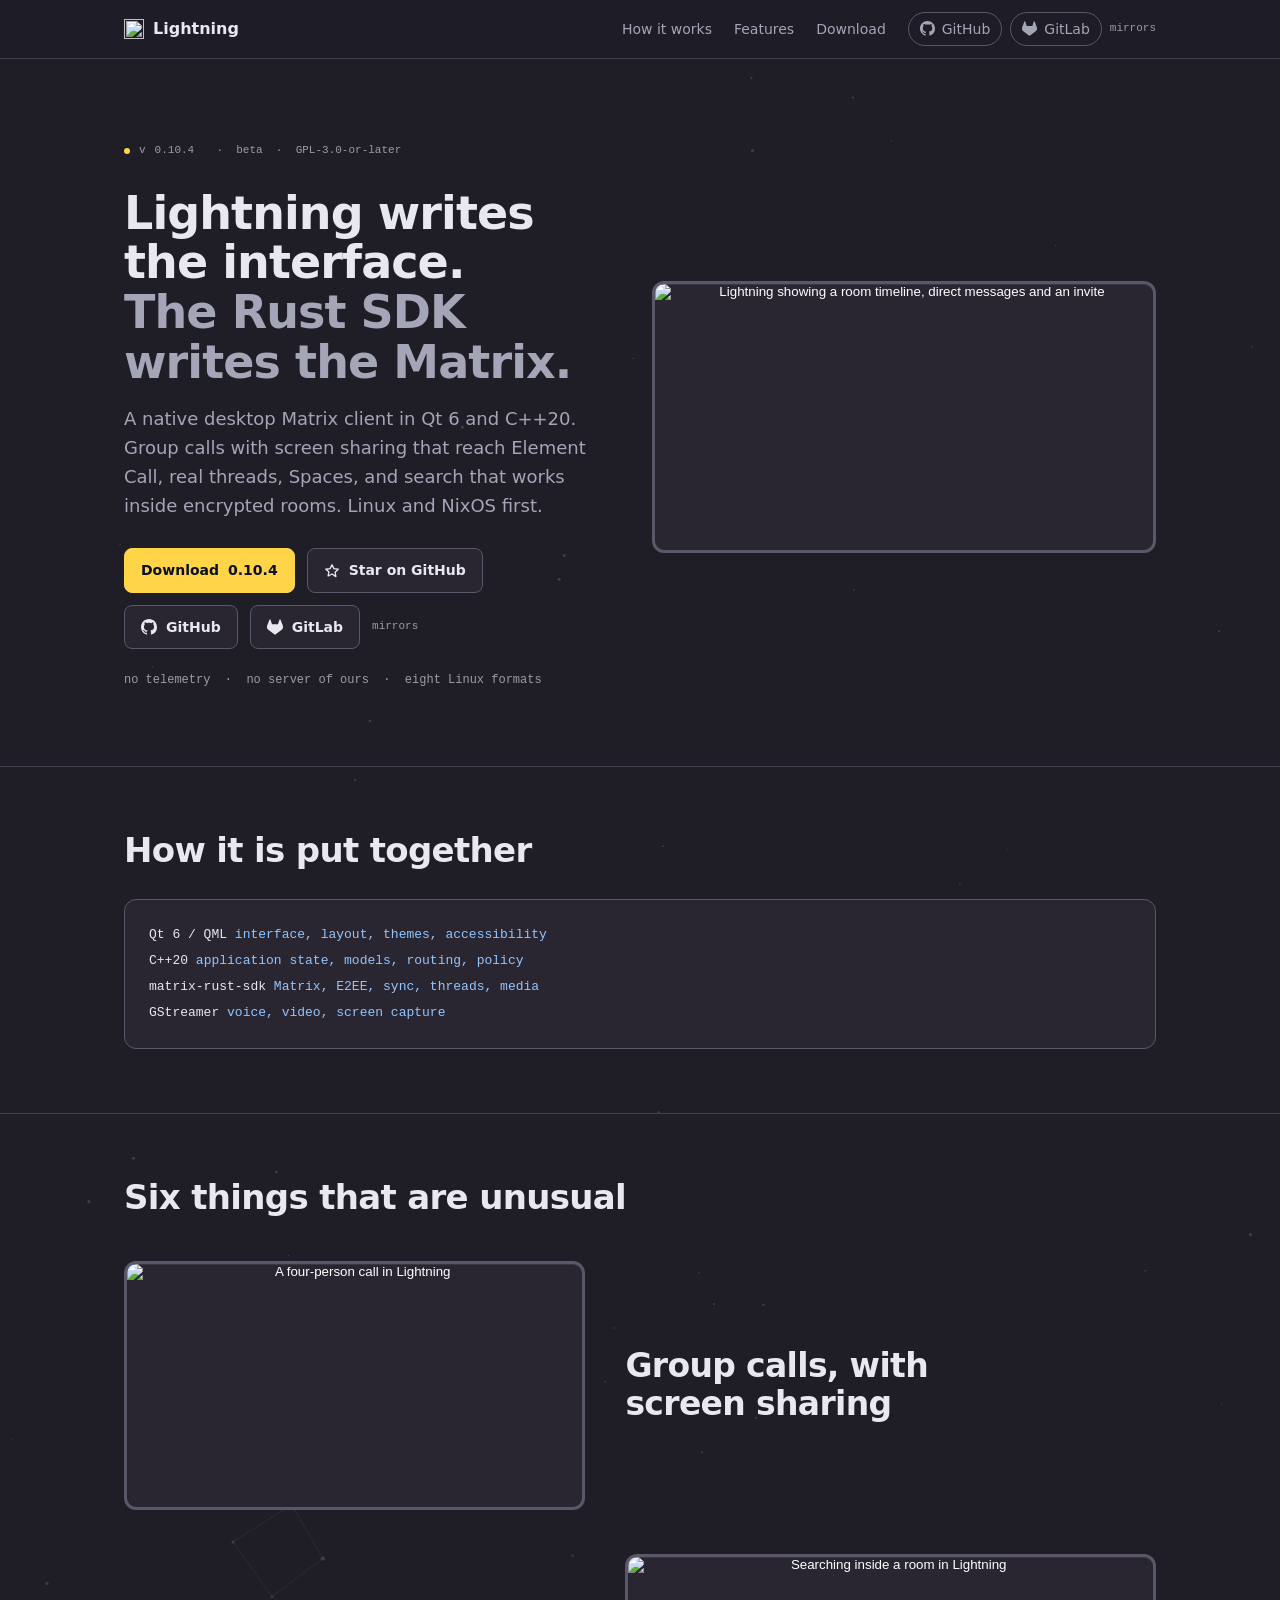
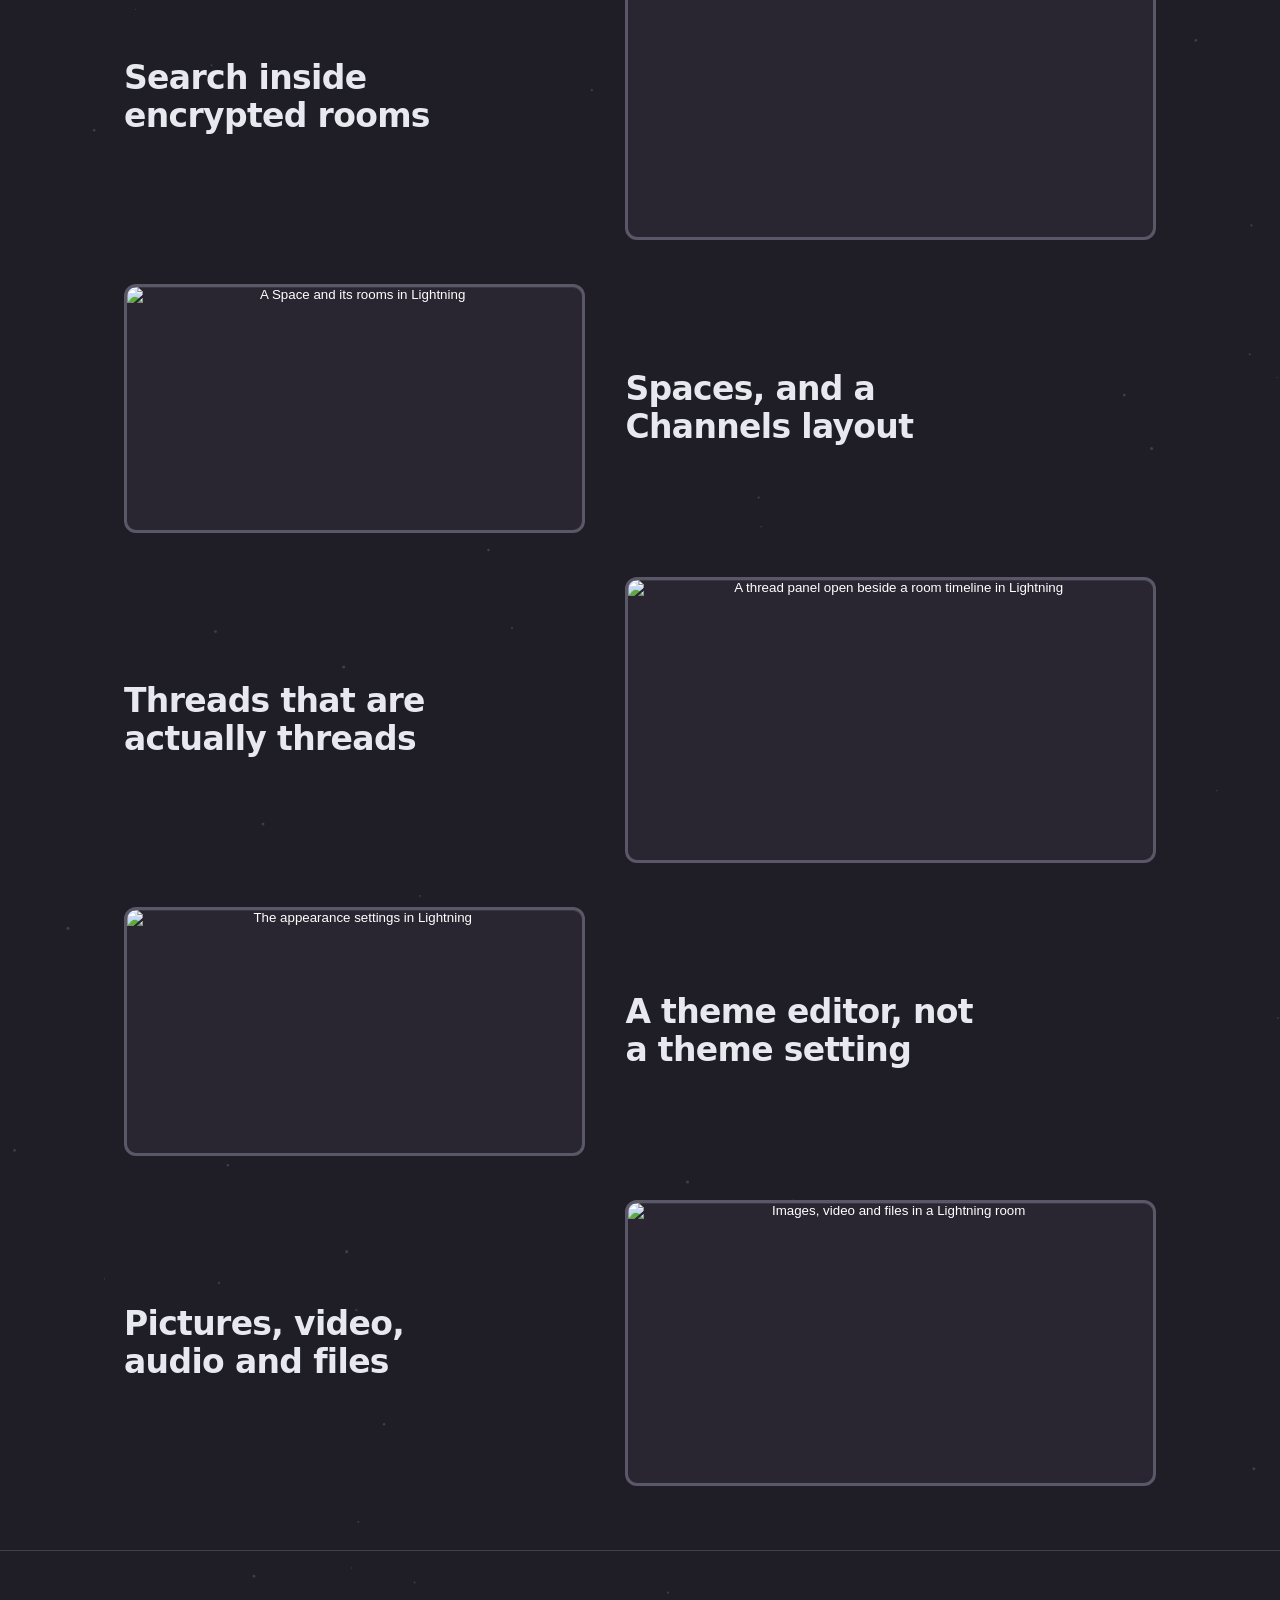
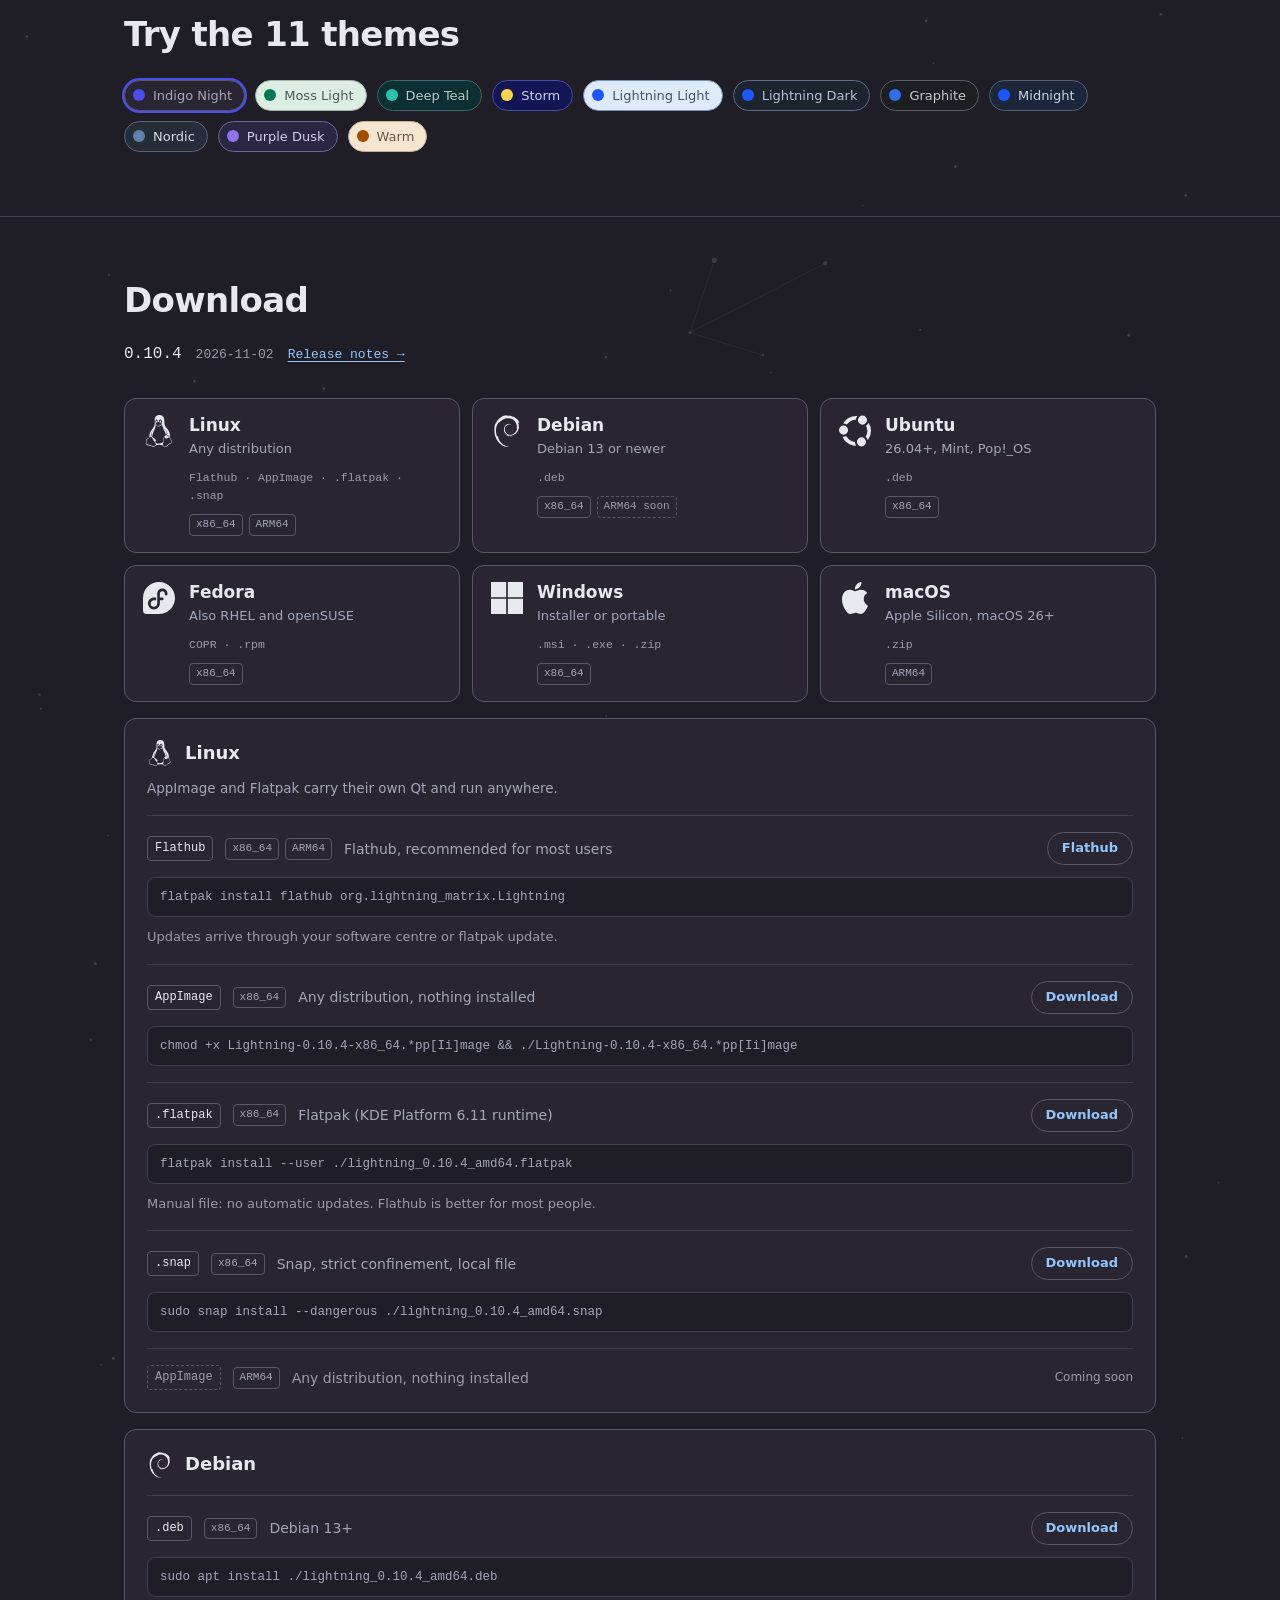
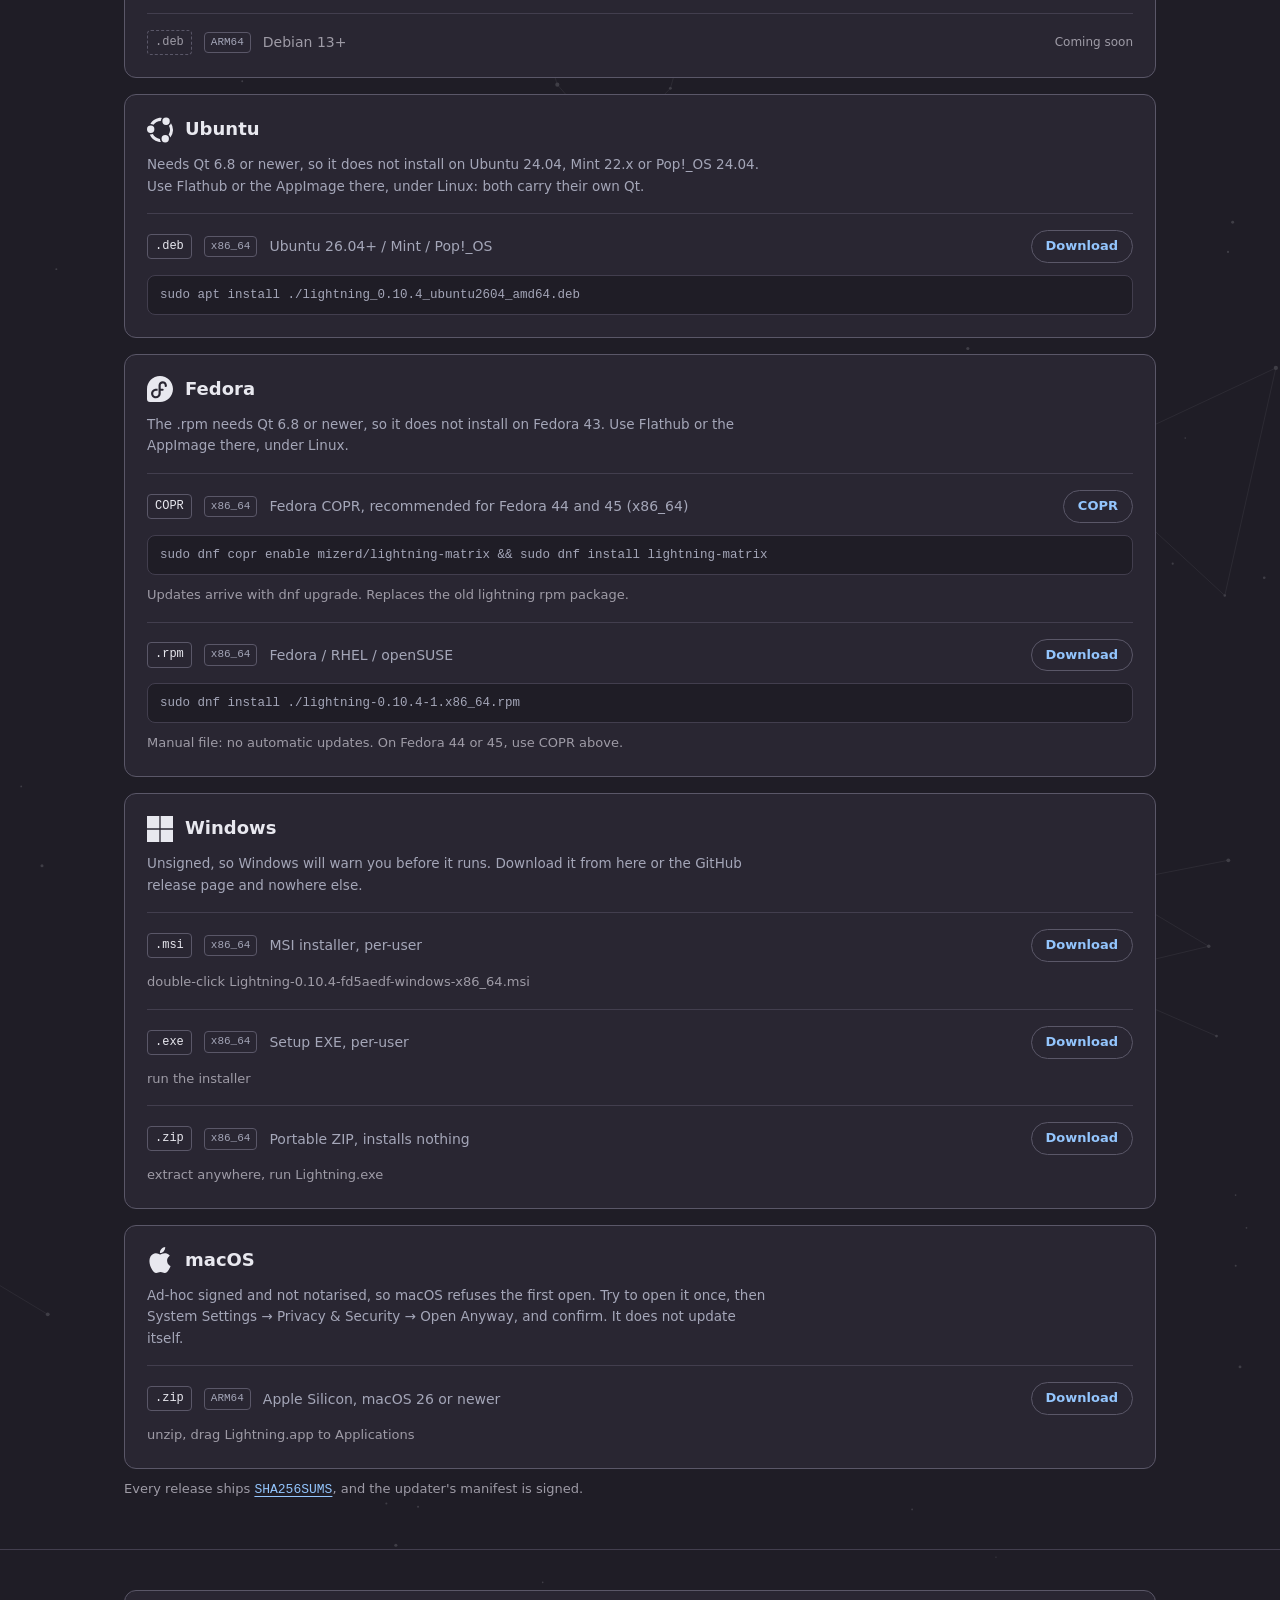
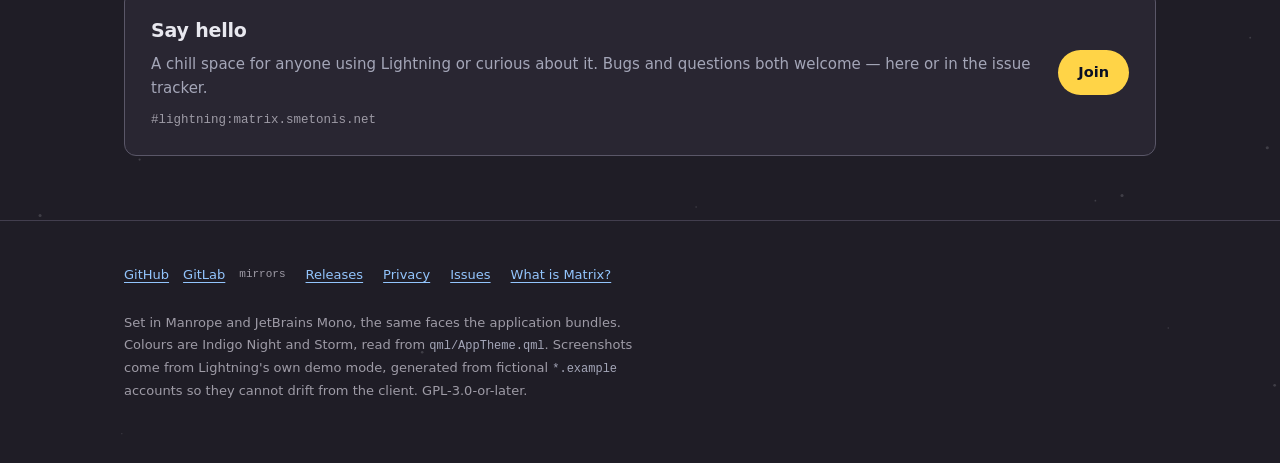
==== commit 0c41cb64: "Turn the download section into a grid of OS cards One tile per OS or distribution family with its lo" ====
--- a/public/index.html
+++ b/public/index.html
@@ -715,18 +715,60 @@
 .lg-relhead { display: flex; flex-wrap: wrap; align-items: baseline; gap: 14px; margin-top: 22px;
   font-family: 'JetBrains Mono', monospace; font-size: 13px; color: var(--text-3); }
 .lg-relhead .v { color: var(--text); font-size: 16px; font-weight: 500; }
-.lg-plat { margin-top: 38px; }
-.lg-plat > h3 { display: flex; align-items: baseline; gap: 10px; }
-.lg-plat > h3 .hint { font-family: 'JetBrains Mono', monospace; font-size: 12px; color: var(--text-3); font-weight: 400; }
-.lg-pkg { border: 1px solid var(--border); border-radius: var(--r-lg); background: var(--raised); padding: 16px 18px; margin-top: 12px; }
-.lg-pkg-head { display: flex; flex-wrap: wrap; align-items: center; gap: 12px; }
+.lg-sprite { position: absolute; width: 0; height: 0; overflow: hidden; }
+.lg-os-grid { display: grid; grid-template-columns: repeat(3, minmax(0, 1fr)); gap: 12px; margin-top: 30px; }
+.lg-os {
+  position: relative; display: grid; grid-template-columns: auto 1fr; align-content: start;
+  column-gap: 14px; row-gap: 3px; padding: 16px 18px; min-width: 0;
+  border: 1px solid var(--border); border-radius: var(--r-lg); background: var(--raised);
+  color: var(--text); text-decoration: none;
+  transition: transform 160ms cubic-bezier(0.2,0.7,0.3,1), border-color 120ms ease, box-shadow 120ms ease;
+}
+.lg-os > * { grid-column: 2; min-width: 0; }
+.lg-os > .lg-os-logo { grid-column: 1; grid-row: 1 / span 4; }
+.lg-os-logo { width: 32px; height: 32px; fill: currentColor; display: block; }
+.lg-os:hover { border-color: var(--text-3); transform: translateY(-2px); }
+.lg-os:focus-visible { outline: 2px solid var(--link); outline-offset: 2px; }
+.lg-os[aria-expanded="true"] { border-color: var(--accent); box-shadow: 0 0 0 1px var(--accent) inset; background: var(--elevated); transform: none; }
+.lg-os-name { font-size: 17px; font-weight: 600; line-height: 1.25; padding-right: 64px; }
+.lg-os-blurb { font-size: 13px; color: var(--text-2); }
+.lg-os-fmts { font-family: 'JetBrains Mono', monospace; font-size: 11.5px; color: var(--text-3); margin-top: 6px; }
+.lg-os-arch { display: flex; flex-wrap: wrap; gap: 6px; margin-top: 6px; }
+.lg-arch { font-family: 'JetBrains Mono', monospace; font-size: 11px; color: var(--text-2);
+  border: 1px solid var(--border); border-radius: var(--r-sm); padding: 1px 6px; }
+.lg-arch.soon { color: var(--text-3); border-style: dashed; }
+.lg-os-mine { position: absolute; top: 14px; right: 14px; font-size: 11px; font-weight: 500;
+  color: var(--text-2); border: 1px solid var(--border); border-radius: var(--r-pill); padding: 1px 8px; }
+.lg-os-mine[hidden] { display: none; }
+.lg-os-panel { margin-top: 16px; padding: 20px 22px 22px; border: 1px solid var(--border);
+  border-radius: var(--r-lg); background: var(--raised); scroll-margin-top: 76px; }
+.lg-os-panel:focus { outline: none; }
+.lg-os-panel-head { display: flex; align-items: center; gap: 12px; }
+.lg-os-panel-head .lg-os-logo { width: 26px; height: 26px; }
+.lg-os-note { margin: 10px 0 0; color: var(--text-2); font-size: 13.5px; max-width: 72ch; }
+.lg-os-note[hidden] { display: none; }
+.lg-osjs .lg-os-panel.lg-opening { animation: lgPanelIn 180ms ease-out; }
+@keyframes lgPanelIn { from { opacity: 0; transform: translateY(-6px); } to { opacity: 1; transform: none; } }
+@media (prefers-reduced-motion: reduce) {
+  .lg-os { transition: none; }
+  .lg-os:hover { transform: none; }
+  .lg-osjs .lg-os-panel.lg-opening { animation: none; }
+}
+.lg-pkg { border-top: 1px solid var(--hairline); padding-top: 16px; margin-top: 16px; }
+.lg-pkg-arches { display: inline-flex; gap: 6px; }
+.lg-pkg-head { display: flex; flex-wrap: wrap; align-items: center; gap: 8px 12px; }
 .lg-pkg-fmt { font-family: 'JetBrains Mono', monospace; font-size: 12px; color: var(--text); border: 1px solid var(--border); border-radius: var(--r-sm); padding: 2px 7px; }
 .lg-pkg-label { color: var(--text-2); font-size: 14px; }
 .lg-pkg-ver { font-family: 'JetBrains Mono', monospace; font-size: 11.5px;
   color: var(--text-3); border: 1px solid var(--hairline);
   border-radius: var(--r-sm); padding: 1px 6px; }
-.lg-pkg-dl { margin-left: auto; font-size: 13px; font-weight: 600; text-decoration: none; color: var(--link); white-space: nowrap; }
-.lg-pkg-dl:hover { color: var(--text); }
+.lg-pkg-dl { margin-left: auto; font-size: 13px; font-weight: 600; text-decoration: none; color: var(--link); white-space: nowrap;
+  border: 1px solid var(--border); border-radius: var(--r-pill); padding: 5px 14px; }
+.lg-pkg-dl:hover { color: var(--text); border-color: var(--text-3); }
+.lg-soon .lg-pkg-fmt { color: var(--text-3); border-style: dashed; }
+.lg-soon .lg-pkg-label { color: var(--text-3); }
+.lg-soon-tag { margin-left: auto; font-size: 12px; color: var(--text-3); }
+.lg-sums { margin-top: 22px; }
 .lg-pkg-note { margin: 10px 0 0; color: var(--text-3); font-size: 13px; }
 .lg-pkg-note[hidden] { display: none; }
 .lg-cmdrow { display: flex; align-items: stretch; gap: 8px; margin-top: 12px; }
@@ -823,8 +865,17 @@
   .lg-hero-grid .lg-shot { order: -1; }
   .lg-row:nth-child(even) .lg-row-copy { order: 0; }
   .lg-nav { display: none; }
+  .lg-os-grid { grid-template-columns: repeat(2, minmax(0, 1fr)); }
   .lg-hero { padding: 44px 0 40px; }
   section { padding: 48px 0; }
+}
+@media (max-width: 520px) {
+  .lg-os { grid-template-columns: 1fr; padding: 14px; }
+  .lg-os > * { grid-column: 1; }
+  .lg-os > .lg-os-logo { grid-row: auto; width: 28px; height: 28px; margin-bottom: 6px; }
+  .lg-os-name { padding-right: 0; font-size: 16px; }
+  .lg-os-mine { position: static; justify-self: start; margin-top: 8px; }
+  .lg-os-panel { padding: 16px 14px 18px; }
 }
 </style>
 </head>
@@ -992,11 +1043,68 @@
       <a href="https://github.com/Mizerd/lightning/releases" data-lg-href="releasesUrl">Release notes →</a>
     </p>
 
-    <div class="lg-plat">
-      <h3>Linux <span class="hint">AppImage and Flatpak carry their own Qt and run anywhere</span></h3>
+<svg class="lg-sprite" aria-hidden="true" focusable="false"><symbol id="lg-logo-linux" viewBox="0 0 24 24"><path d="M12.504 0c-.155 0-.315.008-.48.021-4.226.333-3.105 4.807-3.17 6.298-.076 1.092-.3 1.953-1.05 3.02-.885 1.051-2.127 2.75-2.716 4.521-.278.832-.41 1.684-.287 2.489a.424.424 0 00-.11.135c-.26.268-.45.6-.663.839-.199.199-.485.267-.797.4-.313.136-.658.269-.864.68-.09.189-.136.394-.132.602 0 .199.027.4.055.536.058.399.116.728.04.97-.249.68-.28 1.145-.106 1.484.174.334.535.47.94.601.81.2 1.91.135 2.774.6.926.466 1.866.67 2.616.47.526-.116.97-.464 1.208-.946.587-.003 1.23-.269 2.26-.334.699-.058 1.574.267 2.577.2.025.134.063.198.114.333l.003.003c.391.778 1.113 1.132 1.884 1.071.771-.06 1.592-.536 2.257-1.306.631-.765 1.683-1.084 2.378-1.503.348-.199.629-.469.649-.853.023-.4-.2-.811-.714-1.376v-.097l-.003-.003c-.17-.2-.25-.535-.338-.926-.085-.401-.182-.786-.492-1.046h-.003c-.059-.054-.123-.067-.188-.135a.357.357 0 00-.19-.064c.431-1.278.264-2.55-.173-3.694-.533-1.41-1.465-2.638-2.175-3.483-.796-1.005-1.576-1.957-1.56-3.368.026-2.152.236-6.133-3.544-6.139zm.529 3.405h.013c.213 0 .396.062.584.198.19.135.33.332.438.533.105.259.158.459.166.724 0-.02.006-.04.006-.06v.105a.086.086 0 01-.004-.021l-.004-.024a1.807 1.807 0 01-.15.706.953.953 0 01-.213.335.71.71 0 00-.088-.042c-.104-.045-.198-.064-.284-.133a1.312 1.312 0 00-.22-.066c.05-.06.146-.133.183-.198.053-.128.082-.264.088-.402v-.02a1.21 1.21 0 00-.061-.4c-.045-.134-.101-.2-.183-.333-.084-.066-.167-.132-.267-.132h-.016c-.093 0-.176.03-.262.132a.8.8 0 00-.205.334 1.18 1.18 0 00-.09.4v.019c.002.089.008.179.02.267-.193-.067-.438-.135-.607-.202a1.635 1.635 0 01-.018-.2v-.02a1.772 1.772 0 01.15-.768c.082-.22.232-.406.43-.533a.985.985 0 01.594-.2zm-2.962.059h.036c.142 0 .27.048.399.135.146.129.264.288.344.465.09.199.14.4.153.667v.004c.007.134.006.2-.002.266v.08c-.03.007-.056.018-.083.024-.152.055-.274.135-.393.2.012-.09.013-.18.003-.267v-.015c-.012-.133-.04-.2-.082-.333a.613.613 0 00-.166-.267.248.248 0 00-.183-.064h-.021c-.071.006-.13.04-.186.132a.552.552 0 00-.12.27.944.944 0 00-.023.33v.015c.012.135.037.2.08.334.046.134.098.2.166.268.01.009.02.018.034.024-.07.057-.117.07-.176.136a.304.304 0 01-.131.068 2.62 2.62 0 01-.275-.402 1.772 1.772 0 01-.155-.667 1.759 1.759 0 01.08-.668 1.43 1.43 0 01.283-.535c.128-.133.26-.2.418-.2zm1.37 1.706c.332 0 .733.065 1.216.399.293.2.523.269 1.052.468h.003c.255.136.405.266.478.399v-.131a.571.571 0 01.016.47c-.123.31-.516.643-1.063.842v.002c-.268.135-.501.333-.775.465-.276.135-.588.292-1.012.267a1.139 1.139 0 01-.448-.067 3.566 3.566 0 01-.322-.198c-.195-.135-.363-.332-.612-.465v-.005h-.005c-.4-.246-.616-.512-.686-.71-.07-.268-.005-.47.193-.6.224-.135.38-.271.483-.336.104-.074.143-.102.176-.131h.002v-.003c.169-.202.436-.47.839-.601.139-.036.294-.065.466-.065zm2.8 2.142c.358 1.417 1.196 3.475 1.735 4.473.286.534.855 1.659 1.102 3.024.156-.005.33.018.513.064.646-1.671-.546-3.467-1.089-3.966-.22-.2-.232-.335-.123-.335.59.534 1.365 1.572 1.646 2.757.13.535.16 1.104.021 1.67.067.028.135.06.205.067 1.032.534 1.413.938 1.23 1.537v-.043c-.06-.003-.12 0-.18 0h-.016c.151-.467-.182-.825-1.065-1.224-.915-.4-1.646-.336-1.77.465-.008.043-.013.066-.018.135-.068.023-.139.053-.209.064-.43.268-.662.669-.793 1.187-.13.533-.17 1.156-.205 1.869v.003c-.02.334-.17.838-.319 1.35-1.5 1.072-3.58 1.538-5.348.334a2.645 2.645 0 00-.402-.533 1.45 1.45 0 00-.275-.333c.182 0 .338-.03.465-.067a.615.615 0 00.314-.334c.108-.267 0-.697-.345-1.163-.345-.467-.931-.995-1.788-1.521-.63-.4-.986-.87-1.15-1.396-.165-.534-.143-1.085-.015-1.645.245-1.07.873-2.11 1.274-2.763.107-.065.037.135-.408.974-.396.751-1.14 2.497-.122 3.854a8.123 8.123 0 01.647-2.876c.564-1.278 1.743-3.504 1.836-5.268.048.036.217.135.289.202.218.133.38.333.59.465.21.201.477.335.876.335.039.003.075.006.11.006.412 0 .73-.134.997-.268.29-.134.52-.334.74-.4h.005c.467-.135.835-.402 1.044-.7zm2.185 8.958c.037.6.343 1.245.882 1.377.588.134 1.434-.333 1.791-.765l.211-.01c.315-.007.577.01.847.268l.003.003c.208.199.305.53.391.876.085.4.154.78.409 1.066.486.527.645.906.636 1.14l.003-.007v.018l-.003-.012c-.015.262-.185.396-.498.595-.63.401-1.746.712-2.457 1.57-.618.737-1.37 1.14-2.036 1.191-.664.053-1.237-.2-1.574-.898l-.005-.003c-.21-.4-.12-1.025.056-1.69.176-.668.428-1.344.463-1.897.037-.714.076-1.335.195-1.814.12-.465.308-.797.641-.984l.045-.022zm-10.814.049h.01c.053 0 .105.005.157.014.376.055.706.333 1.023.752l.91 1.664.003.003c.243.533.754 1.064 1.189 1.637.434.598.77 1.131.729 1.57v.006c-.057.744-.48 1.148-1.125 1.294-.645.135-1.52.002-2.395-.464-.968-.536-2.118-.469-2.857-.602-.369-.066-.61-.2-.723-.4-.11-.2-.113-.602.123-1.23v-.004l.002-.003c.117-.334.03-.752-.027-1.118-.055-.401-.083-.71.043-.94.16-.334.396-.4.69-.533.294-.135.64-.202.915-.47h.002v-.002c.256-.268.445-.601.668-.838.19-.201.38-.336.663-.336zm7.159-9.074c-.435.201-.945.535-1.488.535-.542 0-.97-.267-1.28-.466-.154-.134-.28-.268-.373-.335-.164-.134-.144-.333-.074-.333.109.016.129.134.199.2.096.066.215.2.36.333.292.2.68.467 1.167.467.485 0 1.053-.267 1.398-.466.195-.135.445-.334.648-.467.156-.136.149-.267.279-.267.128.016.034.134-.147.332a8.097 8.097 0 01-.69.468zm-1.082-1.583V5.64c-.006-.02.013-.042.029-.05.074-.043.18-.027.26.004.063 0 .16.067.15.135-.006.049-.085.066-.135.066-.055 0-.092-.043-.141-.068-.052-.018-.146-.008-.163-.065zm-.551 0c-.02.058-.113.049-.166.066-.047.025-.086.068-.14.068-.05 0-.13-.02-.136-.068-.01-.066.088-.133.15-.133.08-.031.184-.047.259-.005.019.009.036.03.03.05v.02h.003z"/></symbol><symbol id="lg-logo-debian" viewBox="0 0 24 24"><path d="M13.88 12.685c-.4 0 .08.2.601.28.14-.1.27-.22.39-.33a3.001 3.001 0 01-.99.05m2.14-.53c.23-.33.4-.69.47-1.06-.06.27-.2.5-.33.73-.75.47-.07-.27 0-.56-.8 1.01-.11.6-.14.89m.781-2.05c.05-.721-.14-.501-.2-.221.07.04.13.5.2.22M12.38.31c.2.04.45.07.42.12.23-.05.28-.1-.43-.12m.43.12l-.15.03.14-.01V.43m6.633 9.944c.02.64-.2.95-.38 1.5l-.35.181c-.28.54.03.35-.17.78-.44.39-1.34 1.22-1.62 1.301-.201 0 .14-.25.19-.34-.591.4-.481.6-1.371.85l-.03-.06c-2.221 1.04-5.303-1.02-5.253-3.842-.03.17-.07.13-.12.2a3.551 3.552 0 012.001-3.501 3.361 3.362 0 013.732.48 3.341 3.342 0 00-2.721-1.3c-1.18.01-2.281.76-2.651 1.57-.6.38-.67 1.47-.93 1.661-.361 2.601.66 3.722 2.38 5.042.27.19.08.21.12.35a4.702 4.702 0 01-1.53-1.16c.23.33.47.66.8.91-.55-.18-1.27-1.3-1.48-1.35.93 1.66 3.78 2.921 5.261 2.3a6.203 6.203 0 01-2.33-.28c-.33-.16-.77-.51-.7-.57a5.802 5.803 0 005.902-.84c.44-.35.93-.94 1.07-.95-.2.32.04.16-.12.44.44-.72-.2-.3.46-1.24l.24.33c-.09-.6.74-1.321.66-2.262.19-.3.2.3 0 .97.29-.74.08-.85.15-1.46.08.2.18.42.23.63-.18-.7.2-1.2.28-1.6-.09-.05-.28.3-.32-.53 0-.37.1-.2.14-.28-.08-.05-.26-.32-.38-.861.08-.13.22.33.34.34-.08-.42-.2-.75-.2-1.08-.34-.68-.12.1-.4-.3-.34-1.091.3-.25.34-.74.54.77.84 1.96.981 2.46-.1-.6-.28-1.2-.49-1.76.16.07-.26-1.241.21-.37A7.823 7.824 0 0017.702 1.6c.18.17.42.39.33.42-.75-.45-.62-.48-.73-.67-.61-.25-.65.02-1.06 0C15.082.73 14.862.8 13.8.4l.05.23c-.77-.25-.9.1-1.73 0-.05-.04.27-.14.53-.18-.741.1-.701-.14-1.431.03.17-.13.36-.21.55-.32-.6.04-1.44.35-1.18.07C9.6.68 7.847 1.3 6.867 2.22L6.838 2c-.45.54-1.96 1.611-2.08 2.311l-.131.03c-.23.4-.38.85-.57 1.261-.3.52-.45.2-.4.28-.6 1.22-.9 2.251-1.16 3.102.18.27 0 1.65.07 2.76-.3 5.463 3.84 10.776 8.363 12.006.67.23 1.65.23 2.49.25-.99-.28-1.12-.15-2.08-.49-.7-.32-.85-.7-1.34-1.13l.2.35c-.971-.34-.57-.42-1.361-.67l.21-.27c-.31-.03-.83-.53-.97-.81l-.34.01c-.41-.501-.63-.871-.61-1.161l-.111.2c-.13-.21-1.52-1.901-.8-1.511-.13-.12-.31-.2-.5-.55l.14-.17c-.35-.44-.64-1.02-.62-1.2.2.24.32.3.45.33-.88-2.172-.93-.12-1.601-2.202l.15-.02c-.1-.16-.18-.34-.26-.51l.06-.6c-.63-.74-.18-3.102-.09-4.402.07-.54.53-1.1.88-1.981l-.21-.04c.4-.71 2.341-2.872 3.241-2.761.43-.55-.09 0-.18-.14.96-.991 1.26-.7 1.901-.88.7-.401-.6.16-.27-.151 1.2-.3.85-.7 2.421-.85.16.1-.39.14-.52.26 1-.49 3.151-.37 4.562.27 1.63.77 3.461 3.011 3.531 5.132l.08.02c-.04.85.13 1.821-.17 2.711l.2-.42M9.54 13.236l-.05.28c.26.35.47.73.8 1.01-.24-.47-.42-.66-.75-1.3m.62-.02c-.14-.15-.22-.34-.31-.52.08.32.26.6.43.88l-.12-.36m10.945-2.382l-.07.15c-.1.76-.34 1.511-.69 2.212.4-.73.65-1.541.75-2.362M12.45.12c.27-.1.66-.05.95-.12-.37.03-.74.05-1.1.1l.15.02M3.006 5.142c.07.57-.43.8.11.42.3-.66-.11-.18-.1-.42m-.64 2.661c.12-.39.15-.62.2-.84-.35.44-.17.53-.2.83"/></symbol><symbol id="lg-logo-ubuntu" viewBox="0 0 24 24"><path d="M17.61.455a3.41 3.41 0 0 0-3.41 3.41 3.41 3.41 0 0 0 3.41 3.41 3.41 3.41 0 0 0 3.41-3.41 3.41 3.41 0 0 0-3.41-3.41zM12.92.8C8.923.777 5.137 2.941 3.148 6.451a4.5 4.5 0 0 1 .26-.007 4.92 4.92 0 0 1 2.585.737A8.316 8.316 0 0 1 12.688 3.6 4.944 4.944 0 0 1 13.723.834 11.008 11.008 0 0 0 12.92.8zm9.226 4.994a4.915 4.915 0 0 1-1.918 2.246 8.36 8.36 0 0 1-.273 8.303 4.89 4.89 0 0 1 1.632 2.54 11.156 11.156 0 0 0 .559-13.089zM3.41 7.932A3.41 3.41 0 0 0 0 11.342a3.41 3.41 0 0 0 3.41 3.409 3.41 3.41 0 0 0 3.41-3.41 3.41 3.41 0 0 0-3.41-3.41zm2.027 7.866a4.908 4.908 0 0 1-2.915.358 11.1 11.1 0 0 0 7.991 6.698 11.234 11.234 0 0 0 2.422.249 4.879 4.879 0 0 1-.999-2.85 8.484 8.484 0 0 1-.836-.136 8.304 8.304 0 0 1-5.663-4.32zm11.405.928a3.41 3.41 0 0 0-3.41 3.41 3.41 3.41 0 0 0 3.41 3.41 3.41 3.41 0 0 0 3.41-3.41 3.41 3.41 0 0 0-3.41-3.41z"/></symbol><symbol id="lg-logo-fedora" viewBox="0 0 24 24"><path d="M12.001 0C5.376 0 .008 5.369.004 11.992H.002v9.287h.002A2.726 2.726 0 0 0 2.73 24h9.275c6.626-.004 11.993-5.372 11.993-11.997C23.998 5.375 18.628 0 12 0zm2.431 4.94c2.015 0 3.917 1.543 3.917 3.671 0 .197.001.395-.03.619a1.002 1.002 0 0 1-1.137.893 1.002 1.002 0 0 1-.842-1.175 2.61 2.61 0 0 0 .013-.337c0-1.207-.987-1.672-1.92-1.672-.934 0-1.775.784-1.777 1.672.016 1.027 0 2.046 0 3.07l1.732-.012c1.352-.028 1.368 2.009.016 1.998l-1.748.013c-.004.826.006.677.002 1.093 0 0 .015 1.01-.016 1.776-.209 2.25-2.124 4.046-4.424 4.046-2.438 0-4.448-1.993-4.448-4.437.073-2.515 2.078-4.492 4.603-4.469l1.409-.01v1.996l-1.409.013h-.007c-1.388.04-2.577.984-2.6 2.47a2.438 2.438 0 0 0 2.452 2.439c1.356 0 2.441-.987 2.441-2.437l-.001-7.557c0-.14.005-.252.02-.407.23-1.848 1.883-3.256 3.754-3.256z"/></symbol><symbol id="lg-logo-windows" viewBox="0 0 24 24"><path d="M0 0h11.377v11.372H0zm12.623 0H24v11.372H12.623zM0 12.623h11.377V24H0zm12.623 0H24V24H12.623z"/></symbol><symbol id="lg-logo-apple" viewBox="0 0 24 24"><path d="M12.152 6.896c-.948 0-2.415-1.078-3.96-1.04-2.04.027-3.91 1.183-4.961 3.014-2.117 3.675-.546 9.103 1.519 12.09 1.013 1.454 2.208 3.09 3.792 3.039 1.52-.065 2.09-.987 3.935-.987 1.831 0 2.35.987 3.96.948 1.637-.026 2.676-1.48 3.676-2.948 1.156-1.688 1.636-3.325 1.662-3.415-.039-.013-3.182-1.221-3.22-4.857-.026-3.04 2.48-4.494 2.597-4.559-1.429-2.09-3.623-2.324-4.39-2.376-2-.156-3.675 1.09-4.61 1.09zM15.53 3.83c.843-1.012 1.4-2.427 1.245-3.83-1.207.052-2.662.805-3.532 1.818-.78.896-1.454 2.338-1.273 3.714 1.338.104 2.715-.688 3.559-1.701"/></symbol></svg>
+<div class="lg-os-grid">
+  <a class="lg-os" href="#download-linux" data-lg-tile="linux" aria-controls="download-linux">
+    <svg class="lg-os-logo" viewBox="0 0 24 24" aria-hidden="true" focusable="false"><use href="#lg-logo-linux"/></svg>
+    <span class="lg-os-name">Linux</span>
+    <span class="lg-os-blurb" data-lg-tile-blurb>Any distribution</span>
+    <span class="lg-os-fmts" data-lg-tile-fmts>Flathub · AppImage · .flatpak · .snap</span>
+    <span class="lg-os-arch" data-lg-tile-arch><span class="lg-arch">x86_64</span><span class="lg-arch">ARM64</span></span>
+    <span class="lg-os-mine" data-lg-mine hidden>Your system</span>
+  </a>
+  <a class="lg-os" href="#download-debian" data-lg-tile="debian" aria-controls="download-debian">
+    <svg class="lg-os-logo" viewBox="0 0 24 24" aria-hidden="true" focusable="false"><use href="#lg-logo-debian"/></svg>
+    <span class="lg-os-name">Debian</span>
+    <span class="lg-os-blurb" data-lg-tile-blurb>Debian 13 or newer</span>
+    <span class="lg-os-fmts" data-lg-tile-fmts>.deb</span>
+    <span class="lg-os-arch" data-lg-tile-arch><span class="lg-arch">x86_64</span><span class="lg-arch soon">ARM64 soon</span></span>
+    <span class="lg-os-mine" data-lg-mine hidden>Your system</span>
+  </a>
+  <a class="lg-os" href="#download-ubuntu" data-lg-tile="ubuntu" aria-controls="download-ubuntu">
+    <svg class="lg-os-logo" viewBox="0 0 24 24" aria-hidden="true" focusable="false"><use href="#lg-logo-ubuntu"/></svg>
+    <span class="lg-os-name">Ubuntu</span>
+    <span class="lg-os-blurb" data-lg-tile-blurb>26.04+, Mint, Pop!_OS</span>
+    <span class="lg-os-fmts" data-lg-tile-fmts>.deb</span>
+    <span class="lg-os-arch" data-lg-tile-arch><span class="lg-arch">x86_64</span></span>
+    <span class="lg-os-mine" data-lg-mine hidden>Your system</span>
+  </a>
+  <a class="lg-os" href="#download-fedora" data-lg-tile="fedora" aria-controls="download-fedora">
+    <svg class="lg-os-logo" viewBox="0 0 24 24" aria-hidden="true" focusable="false"><use href="#lg-logo-fedora"/></svg>
+    <span class="lg-os-name">Fedora</span>
+    <span class="lg-os-blurb" data-lg-tile-blurb>Also RHEL and openSUSE</span>
+    <span class="lg-os-fmts" data-lg-tile-fmts>COPR · .rpm</span>
+    <span class="lg-os-arch" data-lg-tile-arch><span class="lg-arch">x86_64</span></span>
+    <span class="lg-os-mine" data-lg-mine hidden>Your system</span>
+  </a>
+  <a class="lg-os" href="#download-windows" data-lg-tile="windows" aria-controls="download-windows">
+    <svg class="lg-os-logo" viewBox="0 0 24 24" aria-hidden="true" focusable="false"><use href="#lg-logo-windows"/></svg>
+    <span class="lg-os-name">Windows</span>
+    <span class="lg-os-blurb" data-lg-tile-blurb>Installer or portable</span>
+    <span class="lg-os-fmts" data-lg-tile-fmts>.msi · .exe · .zip</span>
+    <span class="lg-os-arch" data-lg-tile-arch><span class="lg-arch">x86_64</span></span>
+    <span class="lg-os-mine" data-lg-mine hidden>Your system</span>
+  </a>
+  <a class="lg-os" href="#download-macos" data-lg-tile="macos" aria-controls="download-macos">
+    <svg class="lg-os-logo" viewBox="0 0 24 24" aria-hidden="true" focusable="false"><use href="#lg-logo-apple"/></svg>
+    <span class="lg-os-name">macOS</span>
+    <span class="lg-os-blurb" data-lg-tile-blurb>Apple Silicon, macOS 26+</span>
+    <span class="lg-os-fmts" data-lg-tile-fmts>.zip</span>
+    <span class="lg-os-arch" data-lg-tile-arch><span class="lg-arch">ARM64</span></span>
+    <span class="lg-os-mine" data-lg-mine hidden>Your system</span>
+  </a>
+</div>
+<div class="lg-os-panels">
+<div class="lg-os-panel" id="download-linux" data-lg-family="linux" role="region" aria-labelledby="download-linux-h" tabindex="-1">
+  <div class="lg-os-panel-head">
+    <svg class="lg-os-logo" viewBox="0 0 24 24" aria-hidden="true" focusable="false"><use href="#lg-logo-linux"/></svg>
+    <h3 id="download-linux-h">Linux</h3>
+  </div>
+  <p class="lg-os-note" data-lg-family-note>AppImage and Flatpak carry their own Qt and run anywhere.</p>
+  <div class="lg-variants" data-lg-variants>
 <div data-lg-pkg="linux" data-lg-format="Flathub" data-lg-file="" data-lg-store class="lg-pkg">
   <div class="lg-pkg-head">
-    <span class="lg-pkg-fmt" data-lg-bind="pkg.format">Flathub</span>
+    <span class="lg-pkg-fmt" data-lg-bind="pkg.format">Flathub</span><span class="lg-pkg-arches" data-lg-arches><span class="lg-arch">x86_64</span><span class="lg-arch">ARM64</span></span>
     <span class="lg-pkg-label" data-lg-bind="pkg.label">Flathub, recommended for most users</span>
     <a class="lg-pkg-dl" data-lg-dl data-lg-bind="pkg.action" aria-label="Open Flathub page" href="https://flathub.org/apps/org.lightning_matrix.Lightning">Flathub</a>
   </div>
@@ -1006,9 +1114,9 @@
   </div>
   <p class="lg-pkg-note" data-lg-bind="pkg.note">Updates arrive through your software centre or flatpak update.</p>
 </div>
-<div data-lg-pkg="linux" data-lg-format="AppImage" data-lg-file="Lightning-0.10.4-x86_64.AppImage" class="lg-pkg">
+<div data-lg-pkg="linux" data-lg-format="AppImage" data-lg-file="Lightning-0.10.4-x86_64.AppImage" data-lg-match="-x86_64.AppImage" class="lg-pkg">
   <div class="lg-pkg-head">
-    <span class="lg-pkg-fmt" data-lg-bind="pkg.format">AppImage</span>
+    <span class="lg-pkg-fmt" data-lg-bind="pkg.format">AppImage</span><span class="lg-pkg-arches" data-lg-arches><span class="lg-arch">x86_64</span></span>
     <span class="lg-pkg-label" data-lg-bind="pkg.label">Any distribution, nothing installed</span>
     <a class="lg-pkg-dl" data-lg-dl data-lg-bind="pkg.action" href="https://github.com/Mizerd/lightning/releases/download/v0.10.4/Lightning-0.10.4-x86_64.AppImage">Download</a>
   </div>
@@ -1018,9 +1126,9 @@
   </div>
   <p class="lg-pkg-note" data-lg-bind="pkg.note" hidden></p>
 </div>
-<div data-lg-pkg="linux" data-lg-format=".flatpak" data-lg-file="lightning_0.10.4_amd64.flatpak" class="lg-pkg">
+<div data-lg-pkg="linux" data-lg-format=".flatpak" data-lg-file="lightning_0.10.4_amd64.flatpak" data-lg-match="_amd64.flatpak" class="lg-pkg">
   <div class="lg-pkg-head">
-    <span class="lg-pkg-fmt" data-lg-bind="pkg.format">.flatpak</span>
+    <span class="lg-pkg-fmt" data-lg-bind="pkg.format">.flatpak</span><span class="lg-pkg-arches" data-lg-arches><span class="lg-arch">x86_64</span></span>
     <span class="lg-pkg-label" data-lg-bind="pkg.label">Flatpak (KDE Platform 6.11 runtime)</span>
     <a class="lg-pkg-dl" data-lg-dl data-lg-bind="pkg.action" href="https://github.com/Mizerd/lightning/releases/download/v0.10.4/lightning_0.10.4_amd64.flatpak">Download</a>
   </div>
@@ -1030,9 +1138,37 @@
   </div>
   <p class="lg-pkg-note" data-lg-bind="pkg.note">Manual file: no automatic updates. Flathub is better for most people.</p>
 </div>
+<div data-lg-pkg="linux" data-lg-format=".snap" data-lg-file="lightning_0.10.4_amd64.snap" data-lg-match="_amd64.snap" class="lg-pkg">
+  <div class="lg-pkg-head">
+    <span class="lg-pkg-fmt" data-lg-bind="pkg.format">.snap</span><span class="lg-pkg-arches" data-lg-arches><span class="lg-arch">x86_64</span></span>
+    <span class="lg-pkg-label" data-lg-bind="pkg.label">Snap, strict confinement, local file</span>
+    <a class="lg-pkg-dl" data-lg-dl data-lg-bind="pkg.action" href="https://github.com/Mizerd/lightning/releases/download/v0.10.4/lightning_0.10.4_amd64.snap">Download</a>
+  </div>
+  <div class="lg-cmdrow">
+    <code class="lg-cmd" data-lg-copy data-lg-bind="pkg.install">sudo snap install --dangerous ./lightning_0.10.4_amd64.snap</code>
+    <button class="lg-copy" data-lg-copybtn hidden type="button" aria-label="Copy command">Copy</button>
+  </div>
+  <p class="lg-pkg-note" data-lg-bind="pkg.note" hidden></p>
+</div>
+<div class="lg-pkg lg-soon" data-lg-soon>
+  <div class="lg-pkg-head">
+    <span class="lg-pkg-fmt">AppImage</span><span class="lg-pkg-arches"><span class="lg-arch">ARM64</span></span>
+    <span class="lg-pkg-label">Any distribution, nothing installed</span>
+    <span class="lg-soon-tag">Coming soon</span>
+  </div>
+</div>
+  </div>
+</div>
+<div class="lg-os-panel" id="download-debian" data-lg-family="debian" role="region" aria-labelledby="download-debian-h" tabindex="-1">
+  <div class="lg-os-panel-head">
+    <svg class="lg-os-logo" viewBox="0 0 24 24" aria-hidden="true" focusable="false"><use href="#lg-logo-debian"/></svg>
+    <h3 id="download-debian-h">Debian</h3>
+  </div>
+  <p class="lg-os-note" data-lg-family-note hidden></p>
+  <div class="lg-variants" data-lg-variants>
 <div data-lg-pkg="linux" data-lg-format=".deb" data-lg-file="lightning_0.10.4_amd64.deb" data-lg-match="_amd64.deb" class="lg-pkg">
   <div class="lg-pkg-head">
-    <span class="lg-pkg-fmt" data-lg-bind="pkg.format">.deb</span>
+    <span class="lg-pkg-fmt" data-lg-bind="pkg.format">.deb</span><span class="lg-pkg-arches" data-lg-arches><span class="lg-arch">x86_64</span></span>
     <span class="lg-pkg-label" data-lg-bind="pkg.label">Debian 13+</span>
     <a class="lg-pkg-dl" data-lg-dl data-lg-bind="pkg.action" href="https://github.com/Mizerd/lightning/releases/download/v0.10.4/lightning_0.10.4_amd64.deb">Download</a>
   </div>
@@ -1042,9 +1178,25 @@
   </div>
   <p class="lg-pkg-note" data-lg-bind="pkg.note" hidden></p>
 </div>
+<div class="lg-pkg lg-soon" data-lg-soon>
+  <div class="lg-pkg-head">
+    <span class="lg-pkg-fmt">.deb</span><span class="lg-pkg-arches"><span class="lg-arch">ARM64</span></span>
+    <span class="lg-pkg-label">Debian 13+</span>
+    <span class="lg-soon-tag">Coming soon</span>
+  </div>
+</div>
+  </div>
+</div>
+<div class="lg-os-panel" id="download-ubuntu" data-lg-family="ubuntu" role="region" aria-labelledby="download-ubuntu-h" tabindex="-1">
+  <div class="lg-os-panel-head">
+    <svg class="lg-os-logo" viewBox="0 0 24 24" aria-hidden="true" focusable="false"><use href="#lg-logo-ubuntu"/></svg>
+    <h3 id="download-ubuntu-h">Ubuntu</h3>
+  </div>
+  <p class="lg-os-note" data-lg-family-note>Needs Qt 6.8 or newer, so it does not install on Ubuntu 24.04, Mint 22.x or Pop!_OS 24.04. Use Flathub or the AppImage there, under Linux: both carry their own Qt.</p>
+  <div class="lg-variants" data-lg-variants>
 <div data-lg-pkg="linux" data-lg-format=".deb" data-lg-file="lightning_0.10.4_ubuntu2604_amd64.deb" data-lg-match="_ubuntu2604_amd64.deb" class="lg-pkg">
   <div class="lg-pkg-head">
-    <span class="lg-pkg-fmt" data-lg-bind="pkg.format">.deb</span>
+    <span class="lg-pkg-fmt" data-lg-bind="pkg.format">.deb</span><span class="lg-pkg-arches" data-lg-arches><span class="lg-arch">x86_64</span></span>
     <span class="lg-pkg-label" data-lg-bind="pkg.label">Ubuntu 26.04+ / Mint / Pop!_OS</span>
     <a class="lg-pkg-dl" data-lg-dl data-lg-bind="pkg.action" href="https://github.com/Mizerd/lightning/releases/download/v0.10.4/lightning_0.10.4_ubuntu2604_amd64.deb">Download</a>
   </div>
@@ -1054,9 +1206,18 @@
   </div>
   <p class="lg-pkg-note" data-lg-bind="pkg.note" hidden></p>
 </div>
+  </div>
+</div>
+<div class="lg-os-panel" id="download-fedora" data-lg-family="fedora" role="region" aria-labelledby="download-fedora-h" tabindex="-1">
+  <div class="lg-os-panel-head">
+    <svg class="lg-os-logo" viewBox="0 0 24 24" aria-hidden="true" focusable="false"><use href="#lg-logo-fedora"/></svg>
+    <h3 id="download-fedora-h">Fedora</h3>
+  </div>
+  <p class="lg-os-note" data-lg-family-note>The .rpm needs Qt 6.8 or newer, so it does not install on Fedora 43. Use Flathub or the AppImage there, under Linux.</p>
+  <div class="lg-variants" data-lg-variants>
 <div data-lg-pkg="linux" data-lg-format="COPR" data-lg-file="" data-lg-store class="lg-pkg">
   <div class="lg-pkg-head">
-    <span class="lg-pkg-fmt" data-lg-bind="pkg.format">COPR</span>
+    <span class="lg-pkg-fmt" data-lg-bind="pkg.format">COPR</span><span class="lg-pkg-arches" data-lg-arches><span class="lg-arch">x86_64</span></span>
     <span class="lg-pkg-label" data-lg-bind="pkg.label">Fedora COPR, recommended for Fedora 44 and 45 (x86_64)</span>
     <a class="lg-pkg-dl" data-lg-dl data-lg-bind="pkg.action" aria-label="Open COPR page" href="https://copr.fedorainfracloud.org/coprs/mizerd/lightning-matrix/">COPR</a>
   </div>
@@ -1066,9 +1227,9 @@
   </div>
   <p class="lg-pkg-note" data-lg-bind="pkg.note">Updates arrive with dnf upgrade. Replaces the old lightning rpm package.</p>
 </div>
-<div data-lg-pkg="linux" data-lg-format=".rpm" data-lg-file="lightning-0.10.4-1.x86_64.rpm" class="lg-pkg">
+<div data-lg-pkg="linux" data-lg-format=".rpm" data-lg-file="lightning-0.10.4-1.x86_64.rpm" data-lg-match=".x86_64.rpm" class="lg-pkg">
   <div class="lg-pkg-head">
-    <span class="lg-pkg-fmt" data-lg-bind="pkg.format">.rpm</span>
+    <span class="lg-pkg-fmt" data-lg-bind="pkg.format">.rpm</span><span class="lg-pkg-arches" data-lg-arches><span class="lg-arch">x86_64</span></span>
     <span class="lg-pkg-label" data-lg-bind="pkg.label">Fedora / RHEL / openSUSE</span>
     <a class="lg-pkg-dl" data-lg-dl data-lg-bind="pkg.action" href="https://github.com/Mizerd/lightning/releases/download/v0.10.4/lightning-0.10.4-1.x86_64.rpm">Download</a>
   </div>
@@ -1078,34 +1239,26 @@
   </div>
   <p class="lg-pkg-note" data-lg-bind="pkg.note">Manual file: no automatic updates. On Fedora 44 or 45, use COPR above.</p>
 </div>
-<div data-lg-pkg="linux" data-lg-format=".snap" data-lg-file="lightning_0.10.4_amd64.snap" class="lg-pkg">
+  </div>
+</div>
+<div class="lg-os-panel" id="download-windows" data-lg-family="windows" role="region" aria-labelledby="download-windows-h" tabindex="-1">
+  <div class="lg-os-panel-head">
+    <svg class="lg-os-logo" viewBox="0 0 24 24" aria-hidden="true" focusable="false"><use href="#lg-logo-windows"/></svg>
+    <h3 id="download-windows-h">Windows</h3>
+  </div>
+  <p class="lg-os-note" data-lg-family-note>Unsigned, so Windows will warn you before it runs. Download it from here or the GitHub release page and nowhere else.</p>
+  <div class="lg-variants" data-lg-variants>
+<div data-lg-pkg="windows" data-lg-format=".msi" data-lg-file="Lightning-0.10.4-fd5aedf-windows-x86_64.msi" data-lg-match="-x86_64.msi" class="lg-pkg">
   <div class="lg-pkg-head">
-    <span class="lg-pkg-fmt" data-lg-bind="pkg.format">.snap</span>
-    <span class="lg-pkg-label" data-lg-bind="pkg.label">Snap, strict confinement, local file</span>
-    <a class="lg-pkg-dl" data-lg-dl data-lg-bind="pkg.action" href="https://github.com/Mizerd/lightning/releases/download/v0.10.4/lightning_0.10.4_amd64.snap">Download</a>
-  </div>
-  <div class="lg-cmdrow">
-    <code class="lg-cmd" data-lg-copy data-lg-bind="pkg.install">sudo snap install --dangerous ./lightning_0.10.4_amd64.snap</code>
-    <button class="lg-copy" data-lg-copybtn hidden type="button" aria-label="Copy command">Copy</button>
-  </div>
-  <p class="lg-pkg-note" data-lg-bind="pkg.note" hidden></p>
-</div>
-      <p class="lg-pkg-note">Needs Qt 6.8+. Neither <code>.deb</code> installs on Ubuntu 24.04, Mint 22.x or Pop!_OS 24.04, nor the <code>.rpm</code> on Fedora 43 — older Qt. Use the AppImage or the Flatpak there; both carry their own.</p>
-    </div>
-
-    <div class="lg-plat">
-      <h3>Windows <span class="hint">unsigned — Windows will warn you</span></h3>
-<div data-lg-pkg="windows" data-lg-format=".msi" data-lg-file="Lightning-0.10.4-fd5aedf-windows-x86_64.msi" class="lg-pkg">
-  <div class="lg-pkg-head">
-    <span class="lg-pkg-fmt" data-lg-bind="pkg.format">.msi</span>
+    <span class="lg-pkg-fmt" data-lg-bind="pkg.format">.msi</span><span class="lg-pkg-arches" data-lg-arches><span class="lg-arch">x86_64</span></span>
     <span class="lg-pkg-label" data-lg-bind="pkg.label">MSI installer, per-user</span>
     <a class="lg-pkg-dl" data-lg-dl data-lg-bind="pkg.action" href="https://github.com/Mizerd/lightning/releases/download/v0.10.4/Lightning-0.10.4-fd5aedf-windows-x86_64.msi">Download</a>
   </div>
   <p class="lg-pkg-note" data-lg-bind="pkg.install">double-click Lightning-0.10.4-fd5aedf-windows-x86_64.msi</p>
 </div>
-<div data-lg-pkg="windows" data-lg-format=".exe" data-lg-file="Lightning-0.10.4-fd5aedf-windows-x86_64-setup.exe" class="lg-pkg">
+<div data-lg-pkg="windows" data-lg-format=".exe" data-lg-file="Lightning-0.10.4-fd5aedf-windows-x86_64-setup.exe" data-lg-match="-x86_64-setup.exe" class="lg-pkg">
   <div class="lg-pkg-head">
-    <span class="lg-pkg-fmt" data-lg-bind="pkg.format">.exe</span>
+    <span class="lg-pkg-fmt" data-lg-bind="pkg.format">.exe</span><span class="lg-pkg-arches" data-lg-arches><span class="lg-arch">x86_64</span></span>
     <span class="lg-pkg-label" data-lg-bind="pkg.label">Setup EXE, per-user</span>
     <a class="lg-pkg-dl" data-lg-dl data-lg-bind="pkg.action" href="https://github.com/Mizerd/lightning/releases/download/v0.10.4/Lightning-0.10.4-fd5aedf-windows-x86_64-setup.exe">Download</a>
   </div>
@@ -1113,27 +1266,34 @@
 </div>
 <div data-lg-pkg="windows" data-lg-format=".zip" data-lg-file="Lightning-0.10.4-fd5aedf-windows-x86_64-portable.zip" data-lg-match="-portable.zip" class="lg-pkg">
   <div class="lg-pkg-head">
-    <span class="lg-pkg-fmt" data-lg-bind="pkg.format">.zip</span>
+    <span class="lg-pkg-fmt" data-lg-bind="pkg.format">.zip</span><span class="lg-pkg-arches" data-lg-arches><span class="lg-arch">x86_64</span></span>
     <span class="lg-pkg-label" data-lg-bind="pkg.label">Portable ZIP, installs nothing</span>
     <a class="lg-pkg-dl" data-lg-dl data-lg-bind="pkg.action" href="https://github.com/Mizerd/lightning/releases/download/v0.10.4/Lightning-0.10.4-fd5aedf-windows-x86_64-portable.zip">Download</a>
   </div>
   <p class="lg-pkg-note" data-lg-bind="pkg.install">extract anywhere, run Lightning.exe</p>
 </div>
-    </div>
-
-    <div class="lg-plat">
-      <h3>macOS <span class="hint">Apple Silicon, macOS 26+, ad-hoc signed</span></h3>
+  </div>
+</div>
+<div class="lg-os-panel" id="download-macos" data-lg-family="macos" role="region" aria-labelledby="download-macos-h" tabindex="-1">
+  <div class="lg-os-panel-head">
+    <svg class="lg-os-logo" viewBox="0 0 24 24" aria-hidden="true" focusable="false"><use href="#lg-logo-apple"/></svg>
+    <h3 id="download-macos-h">macOS</h3>
+  </div>
+  <p class="lg-os-note" data-lg-family-note>Ad-hoc signed and not notarised, so macOS refuses the first open. Try to open it once, then System Settings → Privacy &amp; Security → Open Anyway, and confirm. It does not update itself.</p>
+  <div class="lg-variants" data-lg-variants>
 <div data-lg-pkg="macos" data-lg-format=".zip" data-lg-file="Lightning-0.10.4-fd5aedf-macos-arm64.zip" data-lg-match="-macos-arm64.zip" class="lg-pkg">
   <div class="lg-pkg-head">
-    <span class="lg-pkg-fmt" data-lg-bind="pkg.format">.zip</span>
+    <span class="lg-pkg-fmt" data-lg-bind="pkg.format">.zip</span><span class="lg-pkg-arches" data-lg-arches><span class="lg-arch">ARM64</span></span>
     <span class="lg-pkg-label" data-lg-bind="pkg.label">Apple Silicon, macOS 26 or newer</span>
     <a class="lg-pkg-dl" data-lg-dl data-lg-bind="pkg.action" href="https://github.com/Mizerd/lightning/releases/download/v0.10.4/Lightning-0.10.4-fd5aedf-macos-arm64.zip">Download</a>
   </div>
   <p class="lg-pkg-note" data-lg-bind="pkg.install">unzip, drag Lightning.app to Applications</p>
 </div>
-    </div>
-
-    <p class="lg-pkg-note">Every release ships <code>SHA256SUMS</code>, and the updater's manifest is signed.</p>
+  </div>
+</div>
+</div>
+
+    <p class="lg-pkg-note lg-sums">Every release ships <a data-lg-dl-sha href="https://github.com/Mizerd/lightning/releases/download/v0.10.4/SHA256SUMS"><code>SHA256SUMS</code></a>, and the updater's manifest is signed.</p>
     <hr class="lg-split">
     <div class="lg-room">
       <div class="lg-room-body">
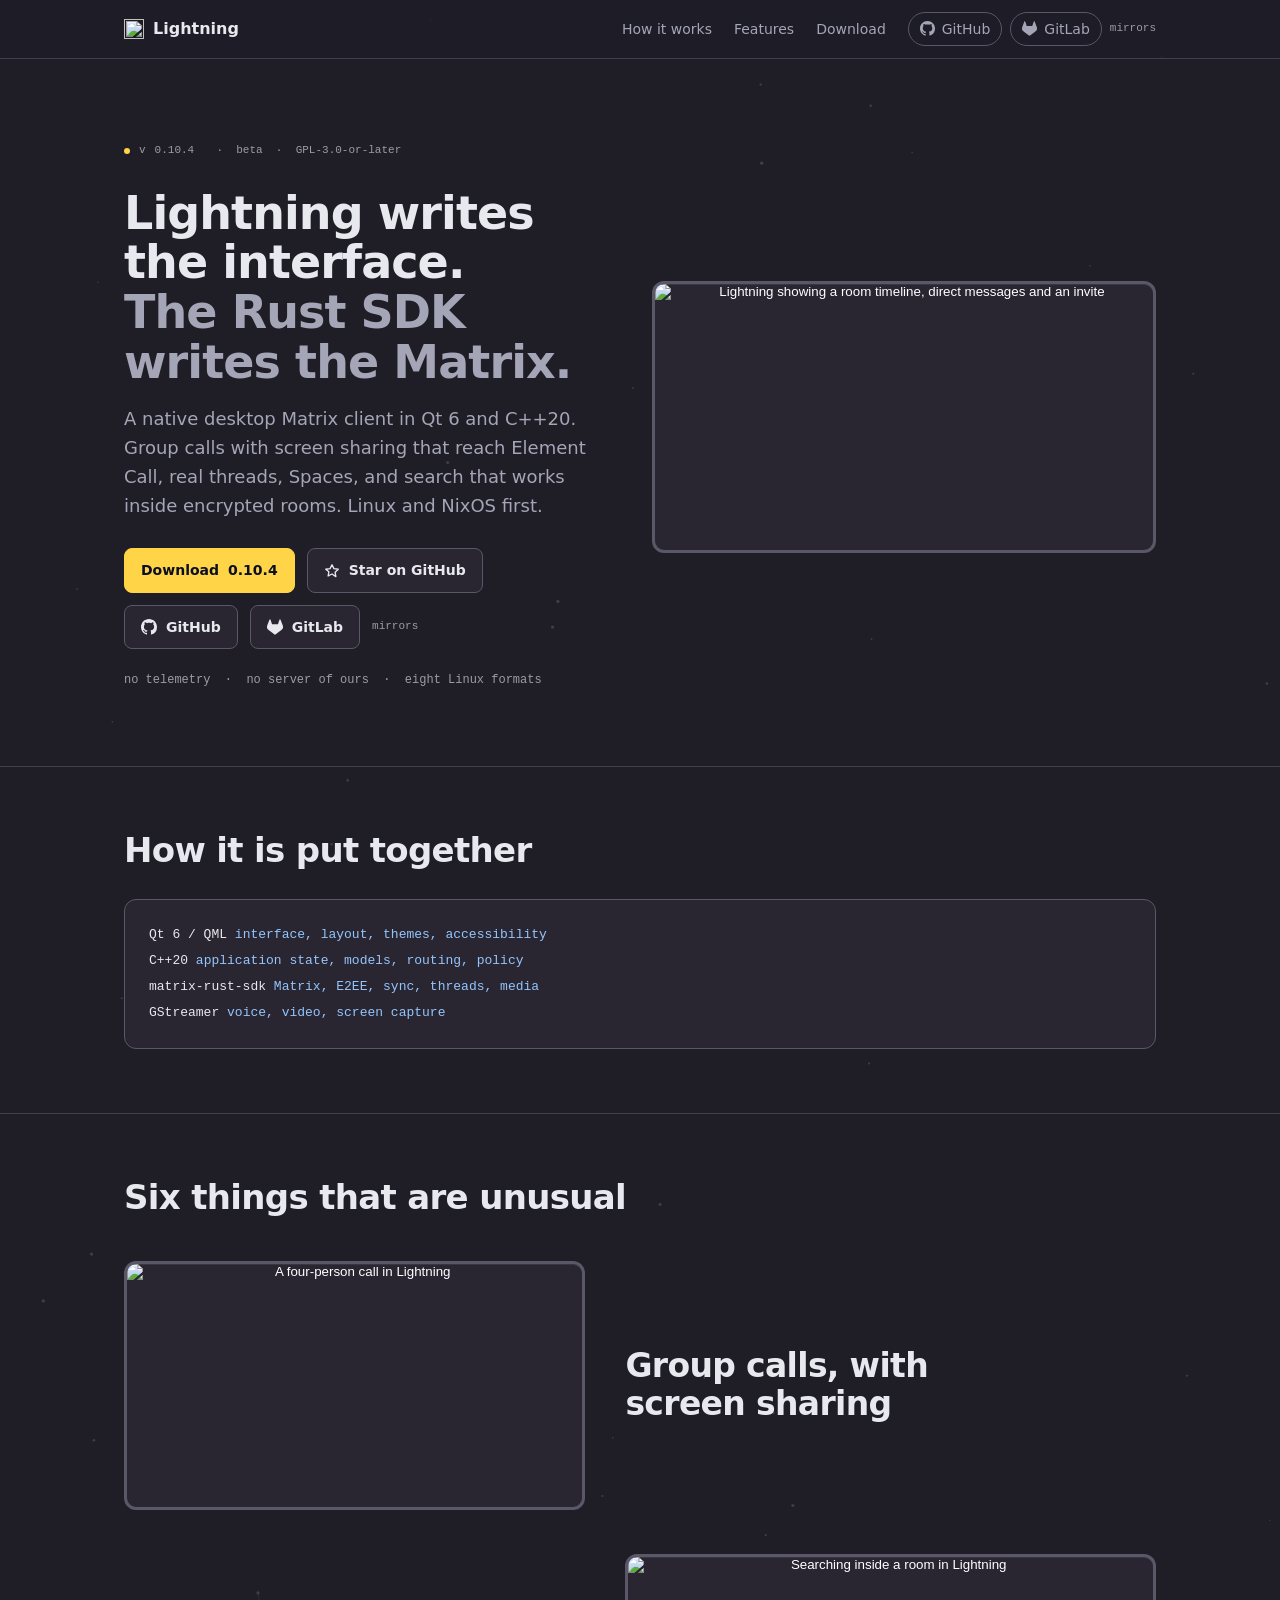
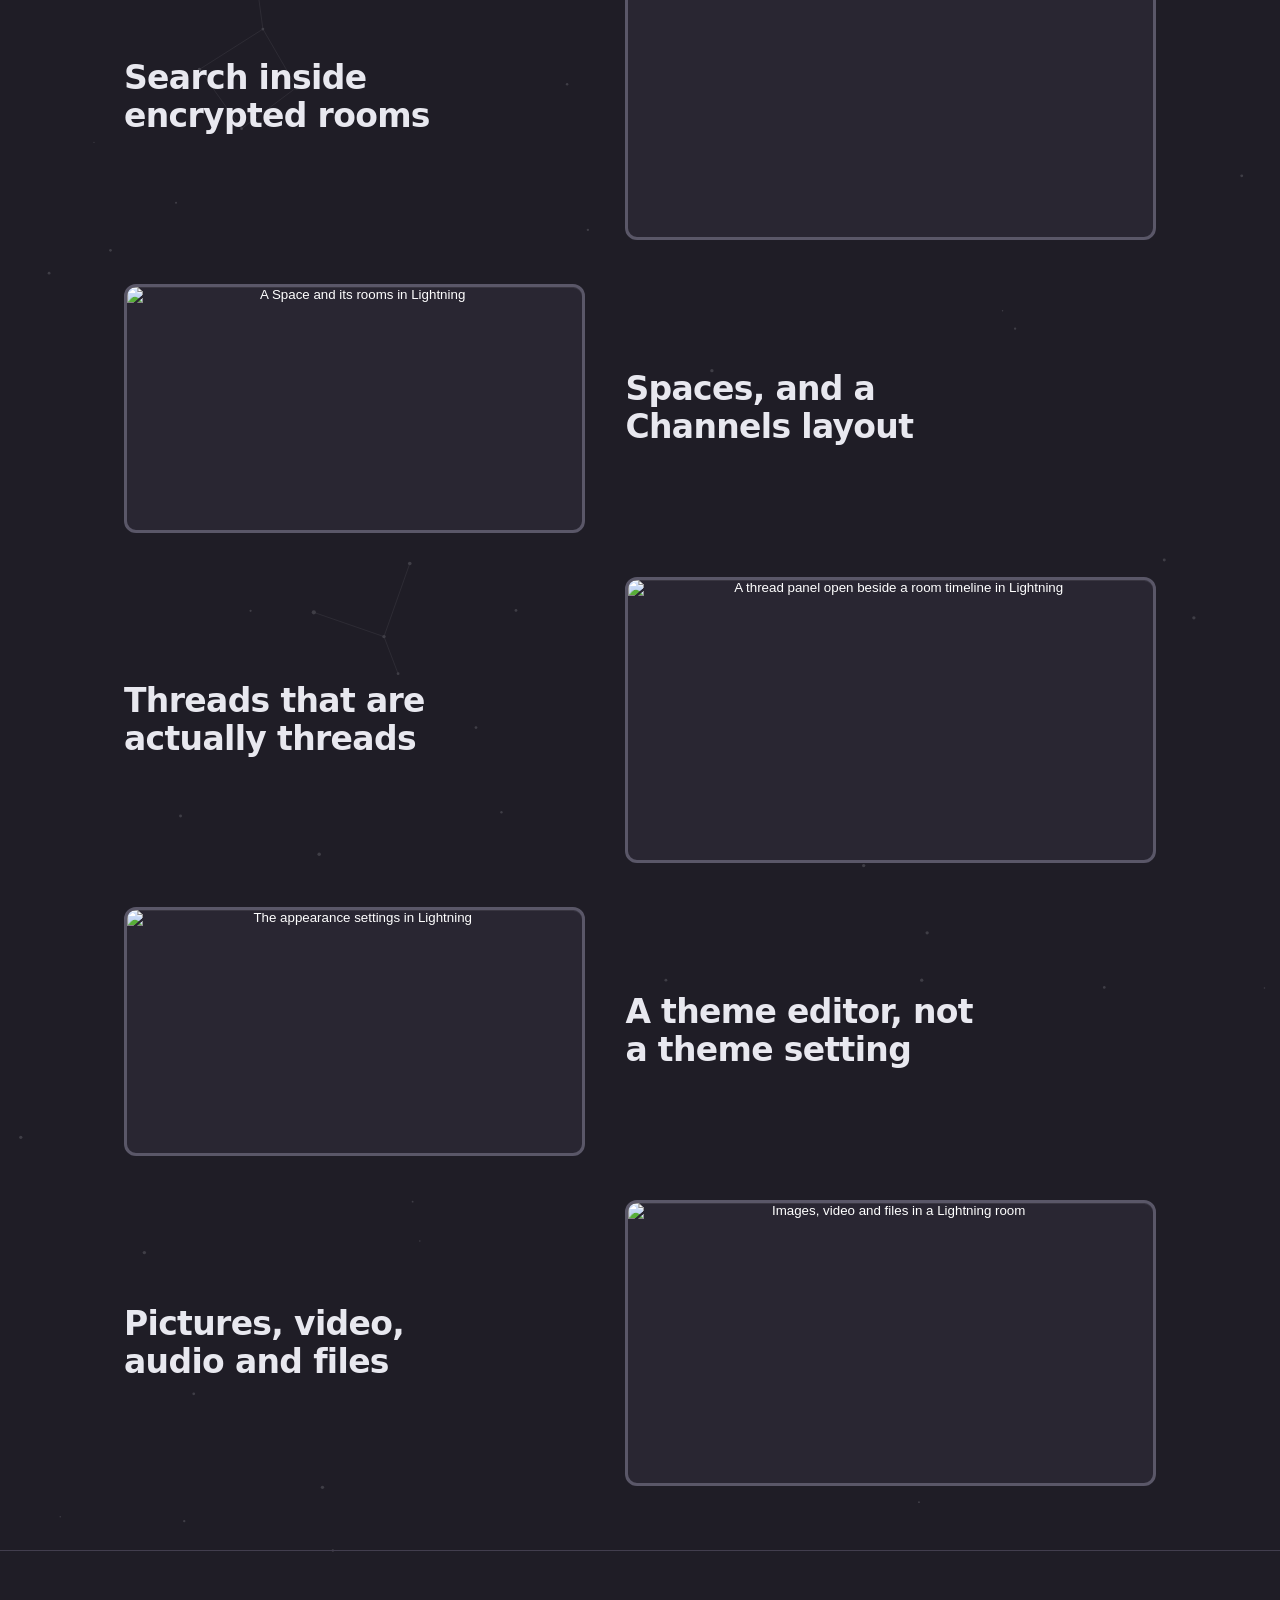
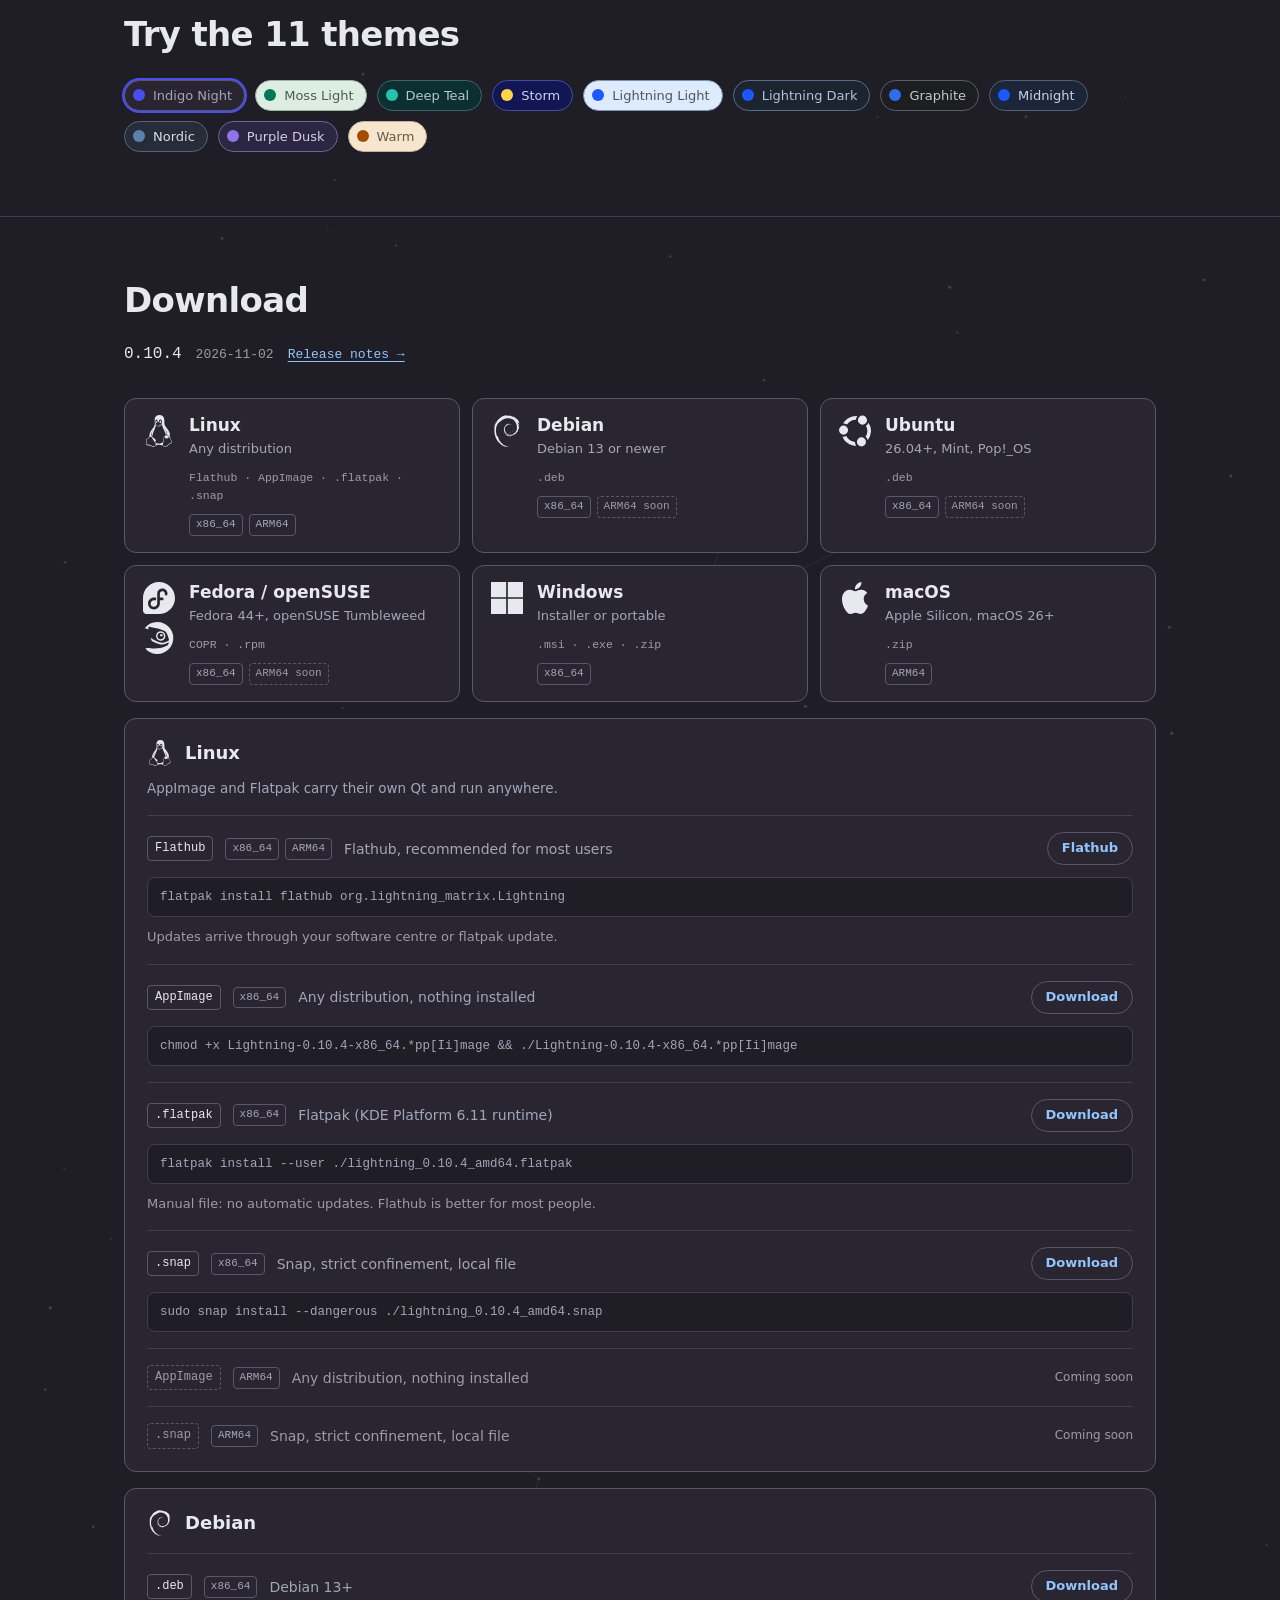
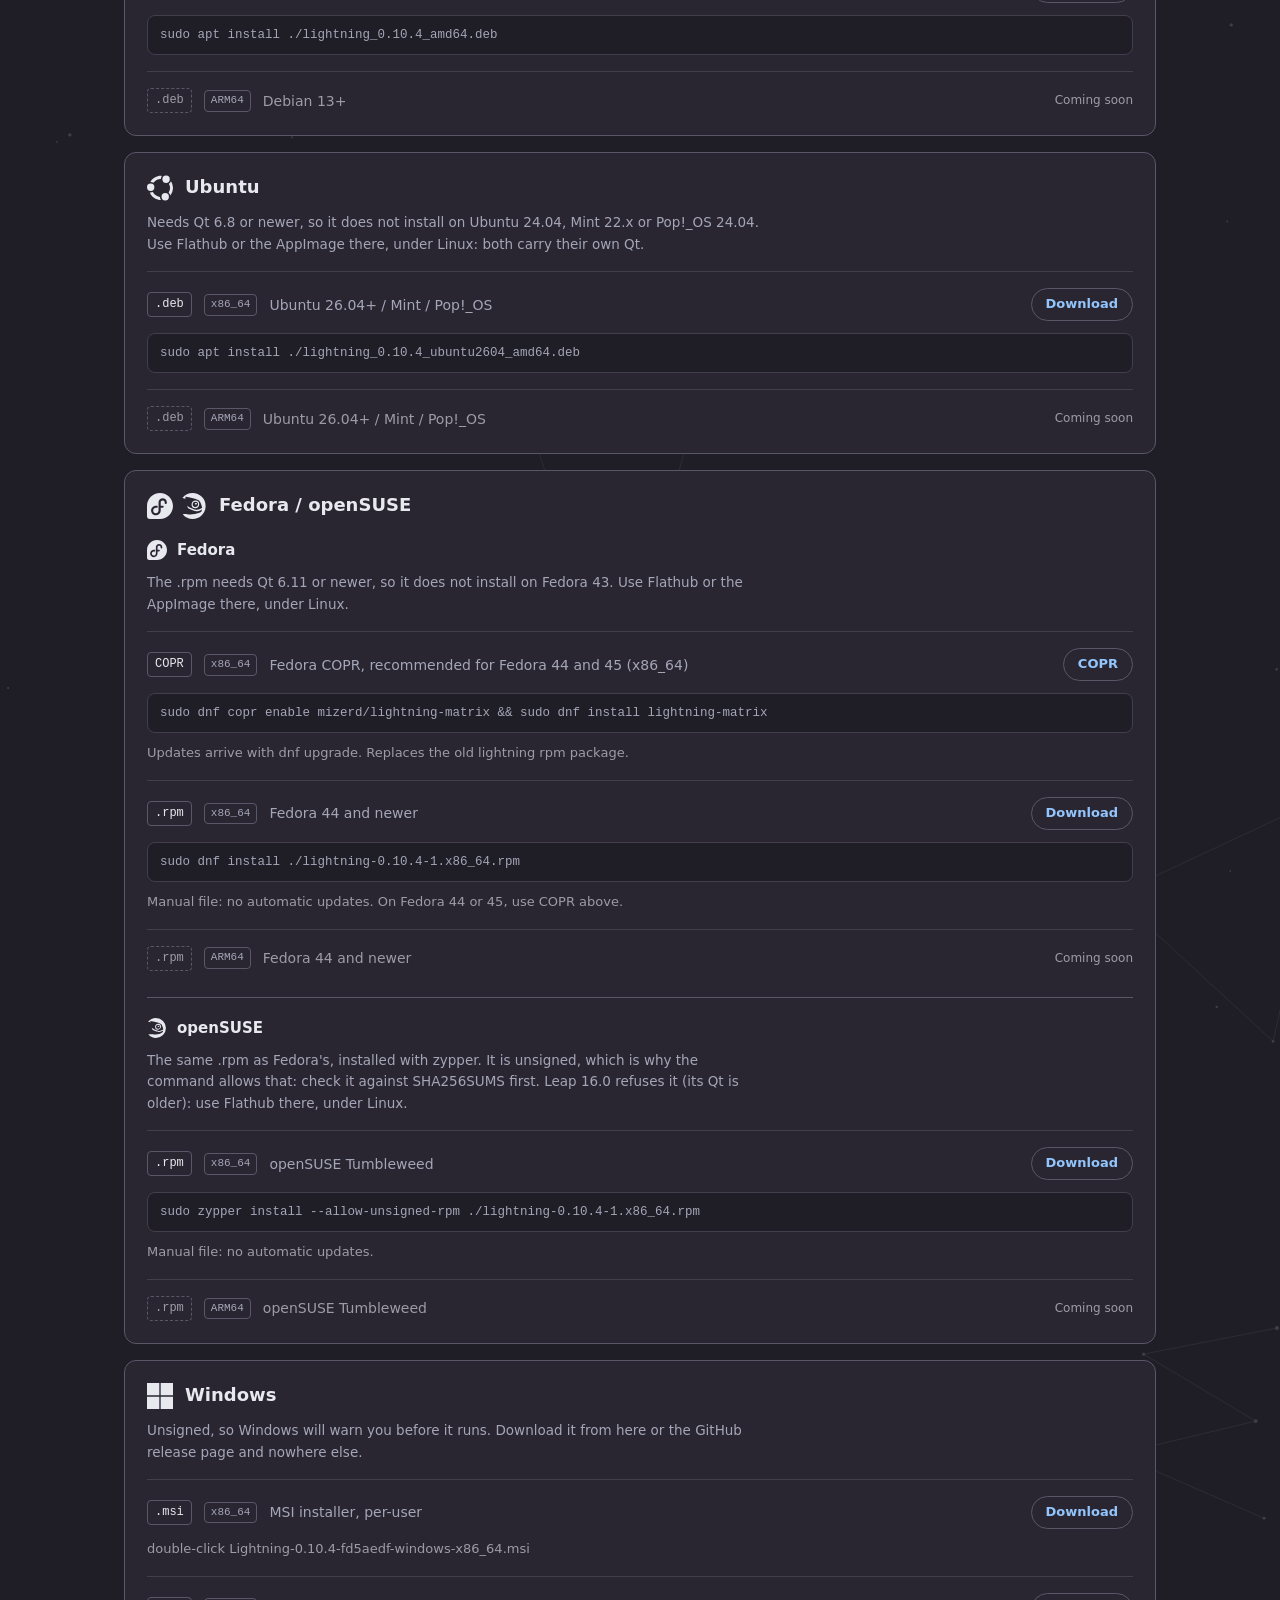
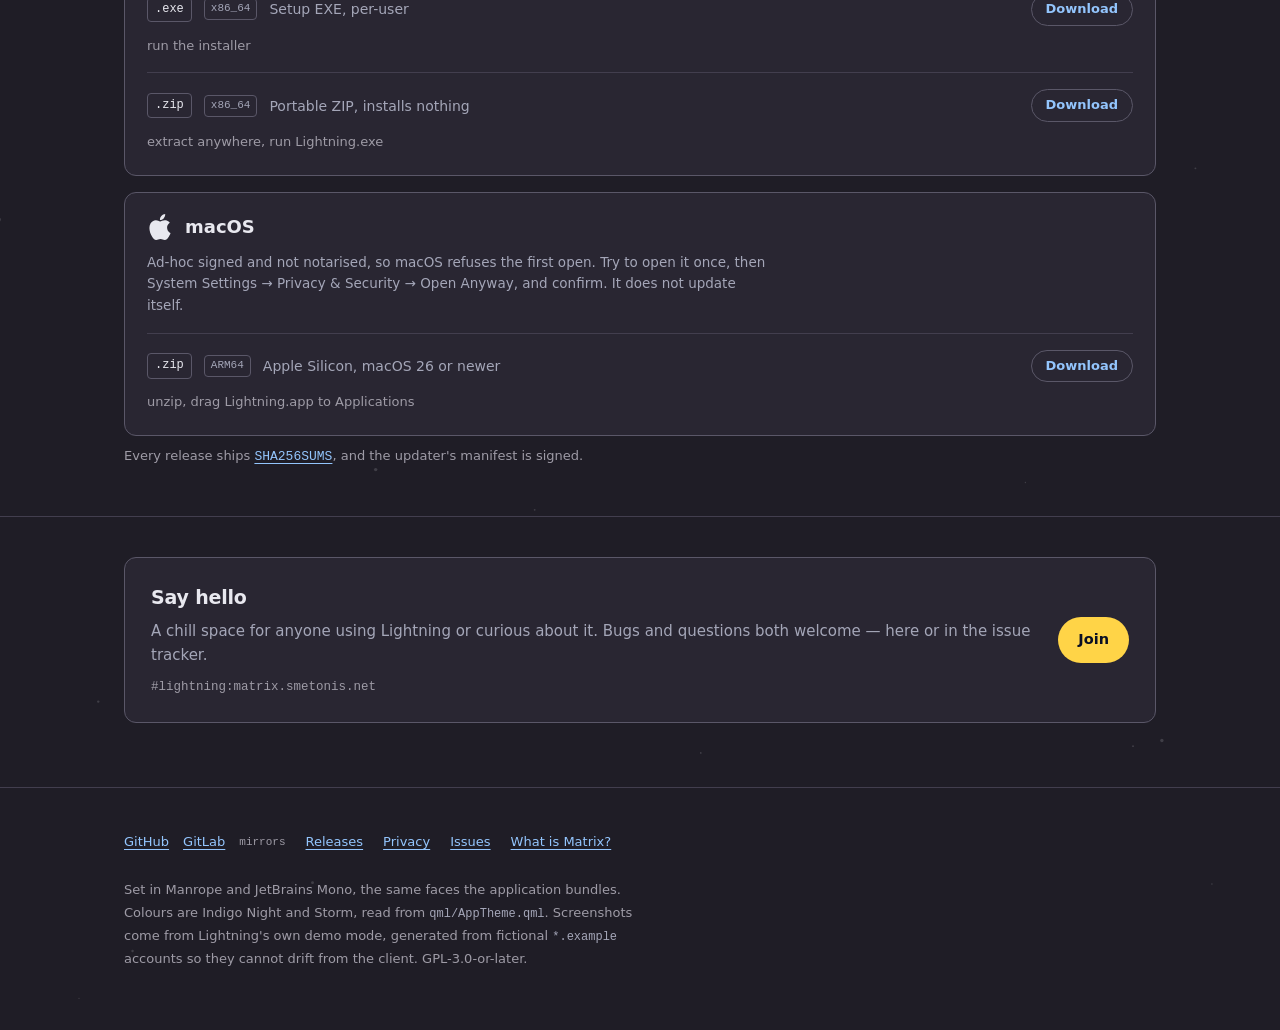
==== commit 41e68f70: "Add openSUSE to the Fedora card and ARM placeholders for every arm64 build The Fedora card becomes F" ====
--- a/public/index.html
+++ b/public/index.html
@@ -725,7 +725,8 @@
   transition: transform 160ms cubic-bezier(0.2,0.7,0.3,1), border-color 120ms ease, box-shadow 120ms ease;
 }
 .lg-os > * { grid-column: 2; min-width: 0; }
-.lg-os > .lg-os-logo { grid-column: 1; grid-row: 1 / span 4; }
+.lg-os > .lg-os-logo, .lg-os > .lg-os-logos { grid-column: 1; grid-row: 1 / span 4; }
+.lg-os-logos { display: flex; flex-direction: column; gap: 8px; }
 .lg-os-logo { width: 32px; height: 32px; fill: currentColor; display: block; }
 .lg-os:hover { border-color: var(--text-3); transform: translateY(-2px); }
 .lg-os:focus-visible { outline: 2px solid var(--link); outline-offset: 2px; }
@@ -745,6 +746,11 @@
 .lg-os-panel:focus { outline: none; }
 .lg-os-panel-head { display: flex; align-items: center; gap: 12px; }
 .lg-os-panel-head .lg-os-logo { width: 26px; height: 26px; }
+.lg-os-panel-head .lg-os-logos { flex-direction: row; }
+.lg-group-head { display: flex; align-items: center; gap: 10px; margin-top: 18px; }
+.lg-group-head .lg-os-logo { width: 20px; height: 20px; }
+.lg-group-head h4 { margin: 0; font-size: 15px; font-weight: 600; }
+.lg-group + .lg-group { margin-top: 26px; border-top: 1px solid var(--border); }
 .lg-os-note { margin: 10px 0 0; color: var(--text-2); font-size: 13.5px; max-width: 72ch; }
 .lg-os-note[hidden] { display: none; }
 .lg-osjs .lg-os-panel.lg-opening { animation: lgPanelIn 180ms ease-out; }
@@ -872,7 +878,9 @@
 @media (max-width: 520px) {
   .lg-os { grid-template-columns: 1fr; padding: 14px; }
   .lg-os > * { grid-column: 1; }
-  .lg-os > .lg-os-logo { grid-row: auto; width: 28px; height: 28px; margin-bottom: 6px; }
+  .lg-os > .lg-os-logo, .lg-os > .lg-os-logos { grid-row: auto; margin-bottom: 6px; }
+  .lg-os .lg-os-logo { width: 28px; height: 28px; }
+  .lg-os-logos { flex-direction: row; }
   .lg-os-name { padding-right: 0; font-size: 16px; }
   .lg-os-mine { position: static; justify-self: start; margin-top: 8px; }
   .lg-os-panel { padding: 16px 14px 18px; }
@@ -1043,7 +1051,7 @@
       <a href="https://github.com/Mizerd/lightning/releases" data-lg-href="releasesUrl">Release notes →</a>
     </p>
 
-<svg class="lg-sprite" aria-hidden="true" focusable="false"><symbol id="lg-logo-linux" viewBox="0 0 24 24"><path d="M12.504 0c-.155 0-.315.008-.48.021-4.226.333-3.105 4.807-3.17 6.298-.076 1.092-.3 1.953-1.05 3.02-.885 1.051-2.127 2.75-2.716 4.521-.278.832-.41 1.684-.287 2.489a.424.424 0 00-.11.135c-.26.268-.45.6-.663.839-.199.199-.485.267-.797.4-.313.136-.658.269-.864.68-.09.189-.136.394-.132.602 0 .199.027.4.055.536.058.399.116.728.04.97-.249.68-.28 1.145-.106 1.484.174.334.535.47.94.601.81.2 1.91.135 2.774.6.926.466 1.866.67 2.616.47.526-.116.97-.464 1.208-.946.587-.003 1.23-.269 2.26-.334.699-.058 1.574.267 2.577.2.025.134.063.198.114.333l.003.003c.391.778 1.113 1.132 1.884 1.071.771-.06 1.592-.536 2.257-1.306.631-.765 1.683-1.084 2.378-1.503.348-.199.629-.469.649-.853.023-.4-.2-.811-.714-1.376v-.097l-.003-.003c-.17-.2-.25-.535-.338-.926-.085-.401-.182-.786-.492-1.046h-.003c-.059-.054-.123-.067-.188-.135a.357.357 0 00-.19-.064c.431-1.278.264-2.55-.173-3.694-.533-1.41-1.465-2.638-2.175-3.483-.796-1.005-1.576-1.957-1.56-3.368.026-2.152.236-6.133-3.544-6.139zm.529 3.405h.013c.213 0 .396.062.584.198.19.135.33.332.438.533.105.259.158.459.166.724 0-.02.006-.04.006-.06v.105a.086.086 0 01-.004-.021l-.004-.024a1.807 1.807 0 01-.15.706.953.953 0 01-.213.335.71.71 0 00-.088-.042c-.104-.045-.198-.064-.284-.133a1.312 1.312 0 00-.22-.066c.05-.06.146-.133.183-.198.053-.128.082-.264.088-.402v-.02a1.21 1.21 0 00-.061-.4c-.045-.134-.101-.2-.183-.333-.084-.066-.167-.132-.267-.132h-.016c-.093 0-.176.03-.262.132a.8.8 0 00-.205.334 1.18 1.18 0 00-.09.4v.019c.002.089.008.179.02.267-.193-.067-.438-.135-.607-.202a1.635 1.635 0 01-.018-.2v-.02a1.772 1.772 0 01.15-.768c.082-.22.232-.406.43-.533a.985.985 0 01.594-.2zm-2.962.059h.036c.142 0 .27.048.399.135.146.129.264.288.344.465.09.199.14.4.153.667v.004c.007.134.006.2-.002.266v.08c-.03.007-.056.018-.083.024-.152.055-.274.135-.393.2.012-.09.013-.18.003-.267v-.015c-.012-.133-.04-.2-.082-.333a.613.613 0 00-.166-.267.248.248 0 00-.183-.064h-.021c-.071.006-.13.04-.186.132a.552.552 0 00-.12.27.944.944 0 00-.023.33v.015c.012.135.037.2.08.334.046.134.098.2.166.268.01.009.02.018.034.024-.07.057-.117.07-.176.136a.304.304 0 01-.131.068 2.62 2.62 0 01-.275-.402 1.772 1.772 0 01-.155-.667 1.759 1.759 0 01.08-.668 1.43 1.43 0 01.283-.535c.128-.133.26-.2.418-.2zm1.37 1.706c.332 0 .733.065 1.216.399.293.2.523.269 1.052.468h.003c.255.136.405.266.478.399v-.131a.571.571 0 01.016.47c-.123.31-.516.643-1.063.842v.002c-.268.135-.501.333-.775.465-.276.135-.588.292-1.012.267a1.139 1.139 0 01-.448-.067 3.566 3.566 0 01-.322-.198c-.195-.135-.363-.332-.612-.465v-.005h-.005c-.4-.246-.616-.512-.686-.71-.07-.268-.005-.47.193-.6.224-.135.38-.271.483-.336.104-.074.143-.102.176-.131h.002v-.003c.169-.202.436-.47.839-.601.139-.036.294-.065.466-.065zm2.8 2.142c.358 1.417 1.196 3.475 1.735 4.473.286.534.855 1.659 1.102 3.024.156-.005.33.018.513.064.646-1.671-.546-3.467-1.089-3.966-.22-.2-.232-.335-.123-.335.59.534 1.365 1.572 1.646 2.757.13.535.16 1.104.021 1.67.067.028.135.06.205.067 1.032.534 1.413.938 1.23 1.537v-.043c-.06-.003-.12 0-.18 0h-.016c.151-.467-.182-.825-1.065-1.224-.915-.4-1.646-.336-1.77.465-.008.043-.013.066-.018.135-.068.023-.139.053-.209.064-.43.268-.662.669-.793 1.187-.13.533-.17 1.156-.205 1.869v.003c-.02.334-.17.838-.319 1.35-1.5 1.072-3.58 1.538-5.348.334a2.645 2.645 0 00-.402-.533 1.45 1.45 0 00-.275-.333c.182 0 .338-.03.465-.067a.615.615 0 00.314-.334c.108-.267 0-.697-.345-1.163-.345-.467-.931-.995-1.788-1.521-.63-.4-.986-.87-1.15-1.396-.165-.534-.143-1.085-.015-1.645.245-1.07.873-2.11 1.274-2.763.107-.065.037.135-.408.974-.396.751-1.14 2.497-.122 3.854a8.123 8.123 0 01.647-2.876c.564-1.278 1.743-3.504 1.836-5.268.048.036.217.135.289.202.218.133.38.333.59.465.21.201.477.335.876.335.039.003.075.006.11.006.412 0 .73-.134.997-.268.29-.134.52-.334.74-.4h.005c.467-.135.835-.402 1.044-.7zm2.185 8.958c.037.6.343 1.245.882 1.377.588.134 1.434-.333 1.791-.765l.211-.01c.315-.007.577.01.847.268l.003.003c.208.199.305.53.391.876.085.4.154.78.409 1.066.486.527.645.906.636 1.14l.003-.007v.018l-.003-.012c-.015.262-.185.396-.498.595-.63.401-1.746.712-2.457 1.57-.618.737-1.37 1.14-2.036 1.191-.664.053-1.237-.2-1.574-.898l-.005-.003c-.21-.4-.12-1.025.056-1.69.176-.668.428-1.344.463-1.897.037-.714.076-1.335.195-1.814.12-.465.308-.797.641-.984l.045-.022zm-10.814.049h.01c.053 0 .105.005.157.014.376.055.706.333 1.023.752l.91 1.664.003.003c.243.533.754 1.064 1.189 1.637.434.598.77 1.131.729 1.57v.006c-.057.744-.48 1.148-1.125 1.294-.645.135-1.52.002-2.395-.464-.968-.536-2.118-.469-2.857-.602-.369-.066-.61-.2-.723-.4-.11-.2-.113-.602.123-1.23v-.004l.002-.003c.117-.334.03-.752-.027-1.118-.055-.401-.083-.71.043-.94.16-.334.396-.4.69-.533.294-.135.64-.202.915-.47h.002v-.002c.256-.268.445-.601.668-.838.19-.201.38-.336.663-.336zm7.159-9.074c-.435.201-.945.535-1.488.535-.542 0-.97-.267-1.28-.466-.154-.134-.28-.268-.373-.335-.164-.134-.144-.333-.074-.333.109.016.129.134.199.2.096.066.215.2.36.333.292.2.68.467 1.167.467.485 0 1.053-.267 1.398-.466.195-.135.445-.334.648-.467.156-.136.149-.267.279-.267.128.016.034.134-.147.332a8.097 8.097 0 01-.69.468zm-1.082-1.583V5.64c-.006-.02.013-.042.029-.05.074-.043.18-.027.26.004.063 0 .16.067.15.135-.006.049-.085.066-.135.066-.055 0-.092-.043-.141-.068-.052-.018-.146-.008-.163-.065zm-.551 0c-.02.058-.113.049-.166.066-.047.025-.086.068-.14.068-.05 0-.13-.02-.136-.068-.01-.066.088-.133.15-.133.08-.031.184-.047.259-.005.019.009.036.03.03.05v.02h.003z"/></symbol><symbol id="lg-logo-debian" viewBox="0 0 24 24"><path d="M13.88 12.685c-.4 0 .08.2.601.28.14-.1.27-.22.39-.33a3.001 3.001 0 01-.99.05m2.14-.53c.23-.33.4-.69.47-1.06-.06.27-.2.5-.33.73-.75.47-.07-.27 0-.56-.8 1.01-.11.6-.14.89m.781-2.05c.05-.721-.14-.501-.2-.221.07.04.13.5.2.22M12.38.31c.2.04.45.07.42.12.23-.05.28-.1-.43-.12m.43.12l-.15.03.14-.01V.43m6.633 9.944c.02.64-.2.95-.38 1.5l-.35.181c-.28.54.03.35-.17.78-.44.39-1.34 1.22-1.62 1.301-.201 0 .14-.25.19-.34-.591.4-.481.6-1.371.85l-.03-.06c-2.221 1.04-5.303-1.02-5.253-3.842-.03.17-.07.13-.12.2a3.551 3.552 0 012.001-3.501 3.361 3.362 0 013.732.48 3.341 3.342 0 00-2.721-1.3c-1.18.01-2.281.76-2.651 1.57-.6.38-.67 1.47-.93 1.661-.361 2.601.66 3.722 2.38 5.042.27.19.08.21.12.35a4.702 4.702 0 01-1.53-1.16c.23.33.47.66.8.91-.55-.18-1.27-1.3-1.48-1.35.93 1.66 3.78 2.921 5.261 2.3a6.203 6.203 0 01-2.33-.28c-.33-.16-.77-.51-.7-.57a5.802 5.803 0 005.902-.84c.44-.35.93-.94 1.07-.95-.2.32.04.16-.12.44.44-.72-.2-.3.46-1.24l.24.33c-.09-.6.74-1.321.66-2.262.19-.3.2.3 0 .97.29-.74.08-.85.15-1.46.08.2.18.42.23.63-.18-.7.2-1.2.28-1.6-.09-.05-.28.3-.32-.53 0-.37.1-.2.14-.28-.08-.05-.26-.32-.38-.861.08-.13.22.33.34.34-.08-.42-.2-.75-.2-1.08-.34-.68-.12.1-.4-.3-.34-1.091.3-.25.34-.74.54.77.84 1.96.981 2.46-.1-.6-.28-1.2-.49-1.76.16.07-.26-1.241.21-.37A7.823 7.824 0 0017.702 1.6c.18.17.42.39.33.42-.75-.45-.62-.48-.73-.67-.61-.25-.65.02-1.06 0C15.082.73 14.862.8 13.8.4l.05.23c-.77-.25-.9.1-1.73 0-.05-.04.27-.14.53-.18-.741.1-.701-.14-1.431.03.17-.13.36-.21.55-.32-.6.04-1.44.35-1.18.07C9.6.68 7.847 1.3 6.867 2.22L6.838 2c-.45.54-1.96 1.611-2.08 2.311l-.131.03c-.23.4-.38.85-.57 1.261-.3.52-.45.2-.4.28-.6 1.22-.9 2.251-1.16 3.102.18.27 0 1.65.07 2.76-.3 5.463 3.84 10.776 8.363 12.006.67.23 1.65.23 2.49.25-.99-.28-1.12-.15-2.08-.49-.7-.32-.85-.7-1.34-1.13l.2.35c-.971-.34-.57-.42-1.361-.67l.21-.27c-.31-.03-.83-.53-.97-.81l-.34.01c-.41-.501-.63-.871-.61-1.161l-.111.2c-.13-.21-1.52-1.901-.8-1.511-.13-.12-.31-.2-.5-.55l.14-.17c-.35-.44-.64-1.02-.62-1.2.2.24.32.3.45.33-.88-2.172-.93-.12-1.601-2.202l.15-.02c-.1-.16-.18-.34-.26-.51l.06-.6c-.63-.74-.18-3.102-.09-4.402.07-.54.53-1.1.88-1.981l-.21-.04c.4-.71 2.341-2.872 3.241-2.761.43-.55-.09 0-.18-.14.96-.991 1.26-.7 1.901-.88.7-.401-.6.16-.27-.151 1.2-.3.85-.7 2.421-.85.16.1-.39.14-.52.26 1-.49 3.151-.37 4.562.27 1.63.77 3.461 3.011 3.531 5.132l.08.02c-.04.85.13 1.821-.17 2.711l.2-.42M9.54 13.236l-.05.28c.26.35.47.73.8 1.01-.24-.47-.42-.66-.75-1.3m.62-.02c-.14-.15-.22-.34-.31-.52.08.32.26.6.43.88l-.12-.36m10.945-2.382l-.07.15c-.1.76-.34 1.511-.69 2.212.4-.73.65-1.541.75-2.362M12.45.12c.27-.1.66-.05.95-.12-.37.03-.74.05-1.1.1l.15.02M3.006 5.142c.07.57-.43.8.11.42.3-.66-.11-.18-.1-.42m-.64 2.661c.12-.39.15-.62.2-.84-.35.44-.17.53-.2.83"/></symbol><symbol id="lg-logo-ubuntu" viewBox="0 0 24 24"><path d="M17.61.455a3.41 3.41 0 0 0-3.41 3.41 3.41 3.41 0 0 0 3.41 3.41 3.41 3.41 0 0 0 3.41-3.41 3.41 3.41 0 0 0-3.41-3.41zM12.92.8C8.923.777 5.137 2.941 3.148 6.451a4.5 4.5 0 0 1 .26-.007 4.92 4.92 0 0 1 2.585.737A8.316 8.316 0 0 1 12.688 3.6 4.944 4.944 0 0 1 13.723.834 11.008 11.008 0 0 0 12.92.8zm9.226 4.994a4.915 4.915 0 0 1-1.918 2.246 8.36 8.36 0 0 1-.273 8.303 4.89 4.89 0 0 1 1.632 2.54 11.156 11.156 0 0 0 .559-13.089zM3.41 7.932A3.41 3.41 0 0 0 0 11.342a3.41 3.41 0 0 0 3.41 3.409 3.41 3.41 0 0 0 3.41-3.41 3.41 3.41 0 0 0-3.41-3.41zm2.027 7.866a4.908 4.908 0 0 1-2.915.358 11.1 11.1 0 0 0 7.991 6.698 11.234 11.234 0 0 0 2.422.249 4.879 4.879 0 0 1-.999-2.85 8.484 8.484 0 0 1-.836-.136 8.304 8.304 0 0 1-5.663-4.32zm11.405.928a3.41 3.41 0 0 0-3.41 3.41 3.41 3.41 0 0 0 3.41 3.41 3.41 3.41 0 0 0 3.41-3.41 3.41 3.41 0 0 0-3.41-3.41z"/></symbol><symbol id="lg-logo-fedora" viewBox="0 0 24 24"><path d="M12.001 0C5.376 0 .008 5.369.004 11.992H.002v9.287h.002A2.726 2.726 0 0 0 2.73 24h9.275c6.626-.004 11.993-5.372 11.993-11.997C23.998 5.375 18.628 0 12 0zm2.431 4.94c2.015 0 3.917 1.543 3.917 3.671 0 .197.001.395-.03.619a1.002 1.002 0 0 1-1.137.893 1.002 1.002 0 0 1-.842-1.175 2.61 2.61 0 0 0 .013-.337c0-1.207-.987-1.672-1.92-1.672-.934 0-1.775.784-1.777 1.672.016 1.027 0 2.046 0 3.07l1.732-.012c1.352-.028 1.368 2.009.016 1.998l-1.748.013c-.004.826.006.677.002 1.093 0 0 .015 1.01-.016 1.776-.209 2.25-2.124 4.046-4.424 4.046-2.438 0-4.448-1.993-4.448-4.437.073-2.515 2.078-4.492 4.603-4.469l1.409-.01v1.996l-1.409.013h-.007c-1.388.04-2.577.984-2.6 2.47a2.438 2.438 0 0 0 2.452 2.439c1.356 0 2.441-.987 2.441-2.437l-.001-7.557c0-.14.005-.252.02-.407.23-1.848 1.883-3.256 3.754-3.256z"/></symbol><symbol id="lg-logo-windows" viewBox="0 0 24 24"><path d="M0 0h11.377v11.372H0zm12.623 0H24v11.372H12.623zM0 12.623h11.377V24H0zm12.623 0H24V24H12.623z"/></symbol><symbol id="lg-logo-apple" viewBox="0 0 24 24"><path d="M12.152 6.896c-.948 0-2.415-1.078-3.96-1.04-2.04.027-3.91 1.183-4.961 3.014-2.117 3.675-.546 9.103 1.519 12.09 1.013 1.454 2.208 3.09 3.792 3.039 1.52-.065 2.09-.987 3.935-.987 1.831 0 2.35.987 3.96.948 1.637-.026 2.676-1.48 3.676-2.948 1.156-1.688 1.636-3.325 1.662-3.415-.039-.013-3.182-1.221-3.22-4.857-.026-3.04 2.48-4.494 2.597-4.559-1.429-2.09-3.623-2.324-4.39-2.376-2-.156-3.675 1.09-4.61 1.09zM15.53 3.83c.843-1.012 1.4-2.427 1.245-3.83-1.207.052-2.662.805-3.532 1.818-.78.896-1.454 2.338-1.273 3.714 1.338.104 2.715-.688 3.559-1.701"/></symbol></svg>
+<svg class="lg-sprite" aria-hidden="true" focusable="false"><symbol id="lg-logo-linux" viewBox="0 0 24 24"><path d="M12.504 0c-.155 0-.315.008-.48.021-4.226.333-3.105 4.807-3.17 6.298-.076 1.092-.3 1.953-1.05 3.02-.885 1.051-2.127 2.75-2.716 4.521-.278.832-.41 1.684-.287 2.489a.424.424 0 00-.11.135c-.26.268-.45.6-.663.839-.199.199-.485.267-.797.4-.313.136-.658.269-.864.68-.09.189-.136.394-.132.602 0 .199.027.4.055.536.058.399.116.728.04.97-.249.68-.28 1.145-.106 1.484.174.334.535.47.94.601.81.2 1.91.135 2.774.6.926.466 1.866.67 2.616.47.526-.116.97-.464 1.208-.946.587-.003 1.23-.269 2.26-.334.699-.058 1.574.267 2.577.2.025.134.063.198.114.333l.003.003c.391.778 1.113 1.132 1.884 1.071.771-.06 1.592-.536 2.257-1.306.631-.765 1.683-1.084 2.378-1.503.348-.199.629-.469.649-.853.023-.4-.2-.811-.714-1.376v-.097l-.003-.003c-.17-.2-.25-.535-.338-.926-.085-.401-.182-.786-.492-1.046h-.003c-.059-.054-.123-.067-.188-.135a.357.357 0 00-.19-.064c.431-1.278.264-2.55-.173-3.694-.533-1.41-1.465-2.638-2.175-3.483-.796-1.005-1.576-1.957-1.56-3.368.026-2.152.236-6.133-3.544-6.139zm.529 3.405h.013c.213 0 .396.062.584.198.19.135.33.332.438.533.105.259.158.459.166.724 0-.02.006-.04.006-.06v.105a.086.086 0 01-.004-.021l-.004-.024a1.807 1.807 0 01-.15.706.953.953 0 01-.213.335.71.71 0 00-.088-.042c-.104-.045-.198-.064-.284-.133a1.312 1.312 0 00-.22-.066c.05-.06.146-.133.183-.198.053-.128.082-.264.088-.402v-.02a1.21 1.21 0 00-.061-.4c-.045-.134-.101-.2-.183-.333-.084-.066-.167-.132-.267-.132h-.016c-.093 0-.176.03-.262.132a.8.8 0 00-.205.334 1.18 1.18 0 00-.09.4v.019c.002.089.008.179.02.267-.193-.067-.438-.135-.607-.202a1.635 1.635 0 01-.018-.2v-.02a1.772 1.772 0 01.15-.768c.082-.22.232-.406.43-.533a.985.985 0 01.594-.2zm-2.962.059h.036c.142 0 .27.048.399.135.146.129.264.288.344.465.09.199.14.4.153.667v.004c.007.134.006.2-.002.266v.08c-.03.007-.056.018-.083.024-.152.055-.274.135-.393.2.012-.09.013-.18.003-.267v-.015c-.012-.133-.04-.2-.082-.333a.613.613 0 00-.166-.267.248.248 0 00-.183-.064h-.021c-.071.006-.13.04-.186.132a.552.552 0 00-.12.27.944.944 0 00-.023.33v.015c.012.135.037.2.08.334.046.134.098.2.166.268.01.009.02.018.034.024-.07.057-.117.07-.176.136a.304.304 0 01-.131.068 2.62 2.62 0 01-.275-.402 1.772 1.772 0 01-.155-.667 1.759 1.759 0 01.08-.668 1.43 1.43 0 01.283-.535c.128-.133.26-.2.418-.2zm1.37 1.706c.332 0 .733.065 1.216.399.293.2.523.269 1.052.468h.003c.255.136.405.266.478.399v-.131a.571.571 0 01.016.47c-.123.31-.516.643-1.063.842v.002c-.268.135-.501.333-.775.465-.276.135-.588.292-1.012.267a1.139 1.139 0 01-.448-.067 3.566 3.566 0 01-.322-.198c-.195-.135-.363-.332-.612-.465v-.005h-.005c-.4-.246-.616-.512-.686-.71-.07-.268-.005-.47.193-.6.224-.135.38-.271.483-.336.104-.074.143-.102.176-.131h.002v-.003c.169-.202.436-.47.839-.601.139-.036.294-.065.466-.065zm2.8 2.142c.358 1.417 1.196 3.475 1.735 4.473.286.534.855 1.659 1.102 3.024.156-.005.33.018.513.064.646-1.671-.546-3.467-1.089-3.966-.22-.2-.232-.335-.123-.335.59.534 1.365 1.572 1.646 2.757.13.535.16 1.104.021 1.67.067.028.135.06.205.067 1.032.534 1.413.938 1.23 1.537v-.043c-.06-.003-.12 0-.18 0h-.016c.151-.467-.182-.825-1.065-1.224-.915-.4-1.646-.336-1.77.465-.008.043-.013.066-.018.135-.068.023-.139.053-.209.064-.43.268-.662.669-.793 1.187-.13.533-.17 1.156-.205 1.869v.003c-.02.334-.17.838-.319 1.35-1.5 1.072-3.58 1.538-5.348.334a2.645 2.645 0 00-.402-.533 1.45 1.45 0 00-.275-.333c.182 0 .338-.03.465-.067a.615.615 0 00.314-.334c.108-.267 0-.697-.345-1.163-.345-.467-.931-.995-1.788-1.521-.63-.4-.986-.87-1.15-1.396-.165-.534-.143-1.085-.015-1.645.245-1.07.873-2.11 1.274-2.763.107-.065.037.135-.408.974-.396.751-1.14 2.497-.122 3.854a8.123 8.123 0 01.647-2.876c.564-1.278 1.743-3.504 1.836-5.268.048.036.217.135.289.202.218.133.38.333.59.465.21.201.477.335.876.335.039.003.075.006.11.006.412 0 .73-.134.997-.268.29-.134.52-.334.74-.4h.005c.467-.135.835-.402 1.044-.7zm2.185 8.958c.037.6.343 1.245.882 1.377.588.134 1.434-.333 1.791-.765l.211-.01c.315-.007.577.01.847.268l.003.003c.208.199.305.53.391.876.085.4.154.78.409 1.066.486.527.645.906.636 1.14l.003-.007v.018l-.003-.012c-.015.262-.185.396-.498.595-.63.401-1.746.712-2.457 1.57-.618.737-1.37 1.14-2.036 1.191-.664.053-1.237-.2-1.574-.898l-.005-.003c-.21-.4-.12-1.025.056-1.69.176-.668.428-1.344.463-1.897.037-.714.076-1.335.195-1.814.12-.465.308-.797.641-.984l.045-.022zm-10.814.049h.01c.053 0 .105.005.157.014.376.055.706.333 1.023.752l.91 1.664.003.003c.243.533.754 1.064 1.189 1.637.434.598.77 1.131.729 1.57v.006c-.057.744-.48 1.148-1.125 1.294-.645.135-1.52.002-2.395-.464-.968-.536-2.118-.469-2.857-.602-.369-.066-.61-.2-.723-.4-.11-.2-.113-.602.123-1.23v-.004l.002-.003c.117-.334.03-.752-.027-1.118-.055-.401-.083-.71.043-.94.16-.334.396-.4.69-.533.294-.135.64-.202.915-.47h.002v-.002c.256-.268.445-.601.668-.838.19-.201.38-.336.663-.336zm7.159-9.074c-.435.201-.945.535-1.488.535-.542 0-.97-.267-1.28-.466-.154-.134-.28-.268-.373-.335-.164-.134-.144-.333-.074-.333.109.016.129.134.199.2.096.066.215.2.36.333.292.2.68.467 1.167.467.485 0 1.053-.267 1.398-.466.195-.135.445-.334.648-.467.156-.136.149-.267.279-.267.128.016.034.134-.147.332a8.097 8.097 0 01-.69.468zm-1.082-1.583V5.64c-.006-.02.013-.042.029-.05.074-.043.18-.027.26.004.063 0 .16.067.15.135-.006.049-.085.066-.135.066-.055 0-.092-.043-.141-.068-.052-.018-.146-.008-.163-.065zm-.551 0c-.02.058-.113.049-.166.066-.047.025-.086.068-.14.068-.05 0-.13-.02-.136-.068-.01-.066.088-.133.15-.133.08-.031.184-.047.259-.005.019.009.036.03.03.05v.02h.003z"/></symbol><symbol id="lg-logo-debian" viewBox="0 0 24 24"><path d="M13.88 12.685c-.4 0 .08.2.601.28.14-.1.27-.22.39-.33a3.001 3.001 0 01-.99.05m2.14-.53c.23-.33.4-.69.47-1.06-.06.27-.2.5-.33.73-.75.47-.07-.27 0-.56-.8 1.01-.11.6-.14.89m.781-2.05c.05-.721-.14-.501-.2-.221.07.04.13.5.2.22M12.38.31c.2.04.45.07.42.12.23-.05.28-.1-.43-.12m.43.12l-.15.03.14-.01V.43m6.633 9.944c.02.64-.2.95-.38 1.5l-.35.181c-.28.54.03.35-.17.78-.44.39-1.34 1.22-1.62 1.301-.201 0 .14-.25.19-.34-.591.4-.481.6-1.371.85l-.03-.06c-2.221 1.04-5.303-1.02-5.253-3.842-.03.17-.07.13-.12.2a3.551 3.552 0 012.001-3.501 3.361 3.362 0 013.732.48 3.341 3.342 0 00-2.721-1.3c-1.18.01-2.281.76-2.651 1.57-.6.38-.67 1.47-.93 1.661-.361 2.601.66 3.722 2.38 5.042.27.19.08.21.12.35a4.702 4.702 0 01-1.53-1.16c.23.33.47.66.8.91-.55-.18-1.27-1.3-1.48-1.35.93 1.66 3.78 2.921 5.261 2.3a6.203 6.203 0 01-2.33-.28c-.33-.16-.77-.51-.7-.57a5.802 5.803 0 005.902-.84c.44-.35.93-.94 1.07-.95-.2.32.04.16-.12.44.44-.72-.2-.3.46-1.24l.24.33c-.09-.6.74-1.321.66-2.262.19-.3.2.3 0 .97.29-.74.08-.85.15-1.46.08.2.18.42.23.63-.18-.7.2-1.2.28-1.6-.09-.05-.28.3-.32-.53 0-.37.1-.2.14-.28-.08-.05-.26-.32-.38-.861.08-.13.22.33.34.34-.08-.42-.2-.75-.2-1.08-.34-.68-.12.1-.4-.3-.34-1.091.3-.25.34-.74.54.77.84 1.96.981 2.46-.1-.6-.28-1.2-.49-1.76.16.07-.26-1.241.21-.37A7.823 7.824 0 0017.702 1.6c.18.17.42.39.33.42-.75-.45-.62-.48-.73-.67-.61-.25-.65.02-1.06 0C15.082.73 14.862.8 13.8.4l.05.23c-.77-.25-.9.1-1.73 0-.05-.04.27-.14.53-.18-.741.1-.701-.14-1.431.03.17-.13.36-.21.55-.32-.6.04-1.44.35-1.18.07C9.6.68 7.847 1.3 6.867 2.22L6.838 2c-.45.54-1.96 1.611-2.08 2.311l-.131.03c-.23.4-.38.85-.57 1.261-.3.52-.45.2-.4.28-.6 1.22-.9 2.251-1.16 3.102.18.27 0 1.65.07 2.76-.3 5.463 3.84 10.776 8.363 12.006.67.23 1.65.23 2.49.25-.99-.28-1.12-.15-2.08-.49-.7-.32-.85-.7-1.34-1.13l.2.35c-.971-.34-.57-.42-1.361-.67l.21-.27c-.31-.03-.83-.53-.97-.81l-.34.01c-.41-.501-.63-.871-.61-1.161l-.111.2c-.13-.21-1.52-1.901-.8-1.511-.13-.12-.31-.2-.5-.55l.14-.17c-.35-.44-.64-1.02-.62-1.2.2.24.32.3.45.33-.88-2.172-.93-.12-1.601-2.202l.15-.02c-.1-.16-.18-.34-.26-.51l.06-.6c-.63-.74-.18-3.102-.09-4.402.07-.54.53-1.1.88-1.981l-.21-.04c.4-.71 2.341-2.872 3.241-2.761.43-.55-.09 0-.18-.14.96-.991 1.26-.7 1.901-.88.7-.401-.6.16-.27-.151 1.2-.3.85-.7 2.421-.85.16.1-.39.14-.52.26 1-.49 3.151-.37 4.562.27 1.63.77 3.461 3.011 3.531 5.132l.08.02c-.04.85.13 1.821-.17 2.711l.2-.42M9.54 13.236l-.05.28c.26.35.47.73.8 1.01-.24-.47-.42-.66-.75-1.3m.62-.02c-.14-.15-.22-.34-.31-.52.08.32.26.6.43.88l-.12-.36m10.945-2.382l-.07.15c-.1.76-.34 1.511-.69 2.212.4-.73.65-1.541.75-2.362M12.45.12c.27-.1.66-.05.95-.12-.37.03-.74.05-1.1.1l.15.02M3.006 5.142c.07.57-.43.8.11.42.3-.66-.11-.18-.1-.42m-.64 2.661c.12-.39.15-.62.2-.84-.35.44-.17.53-.2.83"/></symbol><symbol id="lg-logo-ubuntu" viewBox="0 0 24 24"><path d="M17.61.455a3.41 3.41 0 0 0-3.41 3.41 3.41 3.41 0 0 0 3.41 3.41 3.41 3.41 0 0 0 3.41-3.41 3.41 3.41 0 0 0-3.41-3.41zM12.92.8C8.923.777 5.137 2.941 3.148 6.451a4.5 4.5 0 0 1 .26-.007 4.92 4.92 0 0 1 2.585.737A8.316 8.316 0 0 1 12.688 3.6 4.944 4.944 0 0 1 13.723.834 11.008 11.008 0 0 0 12.92.8zm9.226 4.994a4.915 4.915 0 0 1-1.918 2.246 8.36 8.36 0 0 1-.273 8.303 4.89 4.89 0 0 1 1.632 2.54 11.156 11.156 0 0 0 .559-13.089zM3.41 7.932A3.41 3.41 0 0 0 0 11.342a3.41 3.41 0 0 0 3.41 3.409 3.41 3.41 0 0 0 3.41-3.41 3.41 3.41 0 0 0-3.41-3.41zm2.027 7.866a4.908 4.908 0 0 1-2.915.358 11.1 11.1 0 0 0 7.991 6.698 11.234 11.234 0 0 0 2.422.249 4.879 4.879 0 0 1-.999-2.85 8.484 8.484 0 0 1-.836-.136 8.304 8.304 0 0 1-5.663-4.32zm11.405.928a3.41 3.41 0 0 0-3.41 3.41 3.41 3.41 0 0 0 3.41 3.41 3.41 3.41 0 0 0 3.41-3.41 3.41 3.41 0 0 0-3.41-3.41z"/></symbol><symbol id="lg-logo-fedora" viewBox="0 0 24 24"><path d="M12.001 0C5.376 0 .008 5.369.004 11.992H.002v9.287h.002A2.726 2.726 0 0 0 2.73 24h9.275c6.626-.004 11.993-5.372 11.993-11.997C23.998 5.375 18.628 0 12 0zm2.431 4.94c2.015 0 3.917 1.543 3.917 3.671 0 .197.001.395-.03.619a1.002 1.002 0 0 1-1.137.893 1.002 1.002 0 0 1-.842-1.175 2.61 2.61 0 0 0 .013-.337c0-1.207-.987-1.672-1.92-1.672-.934 0-1.775.784-1.777 1.672.016 1.027 0 2.046 0 3.07l1.732-.012c1.352-.028 1.368 2.009.016 1.998l-1.748.013c-.004.826.006.677.002 1.093 0 0 .015 1.01-.016 1.776-.209 2.25-2.124 4.046-4.424 4.046-2.438 0-4.448-1.993-4.448-4.437.073-2.515 2.078-4.492 4.603-4.469l1.409-.01v1.996l-1.409.013h-.007c-1.388.04-2.577.984-2.6 2.47a2.438 2.438 0 0 0 2.452 2.439c1.356 0 2.441-.987 2.441-2.437l-.001-7.557c0-.14.005-.252.02-.407.23-1.848 1.883-3.256 3.754-3.256z"/></symbol><symbol id="lg-logo-opensuse" viewBox="0 0 24 24"><path d="M10.724 0a12 12 0 0 0-9.448 4.623c1.464.391 2.5.727 2.81.832.005-.19.037-1.893.037-1.893s.004-.04.025-.06c.026-.026.065-.018.065-.018.385.056 8.602 1.274 12.066 3.292.427.25.638.517.902.786.958.99 2.223 5.108 2.359 5.957.005.033-.036.07-.054.083a5.177 5.177 0 0 1-.313.228c-.82.55-2.708 1.872-5.13 1.656-2.176-.193-5.018-1.44-8.445-3.699.336.79.668 1.58 1 2.371.497.258 5.287 2.7 7.651 2.651 1.904-.04 3.941-.968 4.756-1.458 0 0 .179-.108.257-.048.085.066.061.167.041.27-.05.234-.164.66-.242.863l-.065.165c-.093.25-.183.482-.356.625-.48.436-1.246.784-2.446 1.305-1.855.812-4.865 1.328-7.66 1.31-1.001-.022-1.968-.133-2.817-.232-1.743-.197-3.161-.357-4.026.269A12 12 0 0 0 10.724 24a12 12 0 0 0 12-12 12 12 0 0 0-12-12zM13.4 6.963a3.503 3.503 0 0 0-2.521.942 3.498 3.498 0 0 0-1.114 2.449 3.528 3.528 0 0 0 3.39 3.64 3.48 3.48 0 0 0 2.524-.946 3.504 3.504 0 0 0 1.114-2.446 3.527 3.527 0 0 0-3.393-3.64zm-.03 1.035a2.458 2.458 0 0 1 2.368 2.539 2.43 2.43 0 0 1-.774 1.706 2.456 2.456 0 0 1-1.762.659 2.461 2.461 0 0 1-2.364-2.542c.02-.655.3-1.26.777-1.707a2.419 2.419 0 0 1 1.756-.655zm.402 1.23c-.602 0-1.087.325-1.087.727 0 .4.485.725 1.087.725.6 0 1.088-.326 1.088-.725 0-.402-.487-.726-1.088-.726Z"/></symbol><symbol id="lg-logo-windows" viewBox="0 0 24 24"><path d="M0 0h11.377v11.372H0zm12.623 0H24v11.372H12.623zM0 12.623h11.377V24H0zm12.623 0H24V24H12.623z"/></symbol><symbol id="lg-logo-apple" viewBox="0 0 24 24"><path d="M12.152 6.896c-.948 0-2.415-1.078-3.96-1.04-2.04.027-3.91 1.183-4.961 3.014-2.117 3.675-.546 9.103 1.519 12.09 1.013 1.454 2.208 3.09 3.792 3.039 1.52-.065 2.09-.987 3.935-.987 1.831 0 2.35.987 3.96.948 1.637-.026 2.676-1.48 3.676-2.948 1.156-1.688 1.636-3.325 1.662-3.415-.039-.013-3.182-1.221-3.22-4.857-.026-3.04 2.48-4.494 2.597-4.559-1.429-2.09-3.623-2.324-4.39-2.376-2-.156-3.675 1.09-4.61 1.09zM15.53 3.83c.843-1.012 1.4-2.427 1.245-3.83-1.207.052-2.662.805-3.532 1.818-.78.896-1.454 2.338-1.273 3.714 1.338.104 2.715-.688 3.559-1.701"/></symbol></svg>
 <div class="lg-os-grid">
   <a class="lg-os" href="#download-linux" data-lg-tile="linux" aria-controls="download-linux">
     <svg class="lg-os-logo" viewBox="0 0 24 24" aria-hidden="true" focusable="false"><use href="#lg-logo-linux"/></svg>
@@ -1066,15 +1074,15 @@
     <span class="lg-os-name">Ubuntu</span>
     <span class="lg-os-blurb" data-lg-tile-blurb>26.04+, Mint, Pop!_OS</span>
     <span class="lg-os-fmts" data-lg-tile-fmts>.deb</span>
-    <span class="lg-os-arch" data-lg-tile-arch><span class="lg-arch">x86_64</span></span>
+    <span class="lg-os-arch" data-lg-tile-arch><span class="lg-arch">x86_64</span><span class="lg-arch soon">ARM64 soon</span></span>
     <span class="lg-os-mine" data-lg-mine hidden>Your system</span>
   </a>
   <a class="lg-os" href="#download-fedora" data-lg-tile="fedora" aria-controls="download-fedora">
-    <svg class="lg-os-logo" viewBox="0 0 24 24" aria-hidden="true" focusable="false"><use href="#lg-logo-fedora"/></svg>
-    <span class="lg-os-name">Fedora</span>
-    <span class="lg-os-blurb" data-lg-tile-blurb>Also RHEL and openSUSE</span>
+    <span class="lg-os-logos"><svg class="lg-os-logo" viewBox="0 0 24 24" aria-hidden="true" focusable="false"><use href="#lg-logo-fedora"/></svg><svg class="lg-os-logo" viewBox="0 0 24 24" aria-hidden="true" focusable="false"><use href="#lg-logo-opensuse"/></svg></span>
+    <span class="lg-os-name">Fedora / openSUSE</span>
+    <span class="lg-os-blurb" data-lg-tile-blurb>Fedora 44+, openSUSE Tumbleweed</span>
     <span class="lg-os-fmts" data-lg-tile-fmts>COPR · .rpm</span>
-    <span class="lg-os-arch" data-lg-tile-arch><span class="lg-arch">x86_64</span></span>
+    <span class="lg-os-arch" data-lg-tile-arch><span class="lg-arch">x86_64</span><span class="lg-arch soon">ARM64 soon</span></span>
     <span class="lg-os-mine" data-lg-mine hidden>Your system</span>
   </a>
   <a class="lg-os" href="#download-windows" data-lg-tile="windows" aria-controls="download-windows">
@@ -1157,6 +1165,13 @@
     <span class="lg-soon-tag">Coming soon</span>
   </div>
 </div>
+<div class="lg-pkg lg-soon" data-lg-soon>
+  <div class="lg-pkg-head">
+    <span class="lg-pkg-fmt">.snap</span><span class="lg-pkg-arches"><span class="lg-arch">ARM64</span></span>
+    <span class="lg-pkg-label">Snap, strict confinement, local file</span>
+    <span class="lg-soon-tag">Coming soon</span>
+  </div>
+</div>
   </div>
 </div>
 <div class="lg-os-panel" id="download-debian" data-lg-family="debian" role="region" aria-labelledby="download-debian-h" tabindex="-1">
@@ -1206,15 +1221,28 @@
   </div>
   <p class="lg-pkg-note" data-lg-bind="pkg.note" hidden></p>
 </div>
+<div class="lg-pkg lg-soon" data-lg-soon>
+  <div class="lg-pkg-head">
+    <span class="lg-pkg-fmt">.deb</span><span class="lg-pkg-arches"><span class="lg-arch">ARM64</span></span>
+    <span class="lg-pkg-label">Ubuntu 26.04+ / Mint / Pop!_OS</span>
+    <span class="lg-soon-tag">Coming soon</span>
+  </div>
+</div>
   </div>
 </div>
 <div class="lg-os-panel" id="download-fedora" data-lg-family="fedora" role="region" aria-labelledby="download-fedora-h" tabindex="-1">
   <div class="lg-os-panel-head">
+    <span class="lg-os-logos"><svg class="lg-os-logo" viewBox="0 0 24 24" aria-hidden="true" focusable="false"><use href="#lg-logo-fedora"/></svg><svg class="lg-os-logo" viewBox="0 0 24 24" aria-hidden="true" focusable="false"><use href="#lg-logo-opensuse"/></svg></span>
+    <h3 id="download-fedora-h">Fedora / openSUSE</h3>
+  </div>
+  <p class="lg-os-note" data-lg-family-note hidden></p>
+  <div class="lg-variants" data-lg-variants>
+<div class="lg-group" data-lg-group="fedora">
+  <div class="lg-group-head">
     <svg class="lg-os-logo" viewBox="0 0 24 24" aria-hidden="true" focusable="false"><use href="#lg-logo-fedora"/></svg>
-    <h3 id="download-fedora-h">Fedora</h3>
-  </div>
-  <p class="lg-os-note" data-lg-family-note>The .rpm needs Qt 6.8 or newer, so it does not install on Fedora 43. Use Flathub or the AppImage there, under Linux.</p>
-  <div class="lg-variants" data-lg-variants>
+    <h4>Fedora</h4>
+  </div>
+  <p class="lg-os-note" data-lg-group-note>The .rpm needs Qt 6.11 or newer, so it does not install on Fedora 43. Use Flathub or the AppImage there, under Linux.</p>
 <div data-lg-pkg="linux" data-lg-format="COPR" data-lg-file="" data-lg-store class="lg-pkg">
   <div class="lg-pkg-head">
     <span class="lg-pkg-fmt" data-lg-bind="pkg.format">COPR</span><span class="lg-pkg-arches" data-lg-arches><span class="lg-arch">x86_64</span></span>
@@ -1230,7 +1258,7 @@
 <div data-lg-pkg="linux" data-lg-format=".rpm" data-lg-file="lightning-0.10.4-1.x86_64.rpm" data-lg-match=".x86_64.rpm" class="lg-pkg">
   <div class="lg-pkg-head">
     <span class="lg-pkg-fmt" data-lg-bind="pkg.format">.rpm</span><span class="lg-pkg-arches" data-lg-arches><span class="lg-arch">x86_64</span></span>
-    <span class="lg-pkg-label" data-lg-bind="pkg.label">Fedora / RHEL / openSUSE</span>
+    <span class="lg-pkg-label" data-lg-bind="pkg.label">Fedora 44 and newer</span>
     <a class="lg-pkg-dl" data-lg-dl data-lg-bind="pkg.action" href="https://github.com/Mizerd/lightning/releases/download/v0.10.4/lightning-0.10.4-1.x86_64.rpm">Download</a>
   </div>
   <div class="lg-cmdrow">
@@ -1238,6 +1266,40 @@
     <button class="lg-copy" data-lg-copybtn hidden type="button" aria-label="Copy command">Copy</button>
   </div>
   <p class="lg-pkg-note" data-lg-bind="pkg.note">Manual file: no automatic updates. On Fedora 44 or 45, use COPR above.</p>
+</div>
+<div class="lg-pkg lg-soon" data-lg-soon>
+  <div class="lg-pkg-head">
+    <span class="lg-pkg-fmt">.rpm</span><span class="lg-pkg-arches"><span class="lg-arch">ARM64</span></span>
+    <span class="lg-pkg-label">Fedora 44 and newer</span>
+    <span class="lg-soon-tag">Coming soon</span>
+  </div>
+</div>
+</div>
+<div class="lg-group" data-lg-group="opensuse" id="download-opensuse">
+  <div class="lg-group-head">
+    <svg class="lg-os-logo" viewBox="0 0 24 24" aria-hidden="true" focusable="false"><use href="#lg-logo-opensuse"/></svg>
+    <h4>openSUSE</h4>
+  </div>
+  <p class="lg-os-note" data-lg-group-note>The same .rpm as Fedora&#x27;s, installed with zypper. It is unsigned, which is why the command allows that: check it against SHA256SUMS first. Leap 16.0 refuses it (its Qt is older): use Flathub there, under Linux.</p>
+<div data-lg-pkg="linux" data-lg-format=".rpm" data-lg-file="lightning-0.10.4-1.x86_64.rpm" data-lg-match=".x86_64.rpm" class="lg-pkg">
+  <div class="lg-pkg-head">
+    <span class="lg-pkg-fmt" data-lg-bind="pkg.format">.rpm</span><span class="lg-pkg-arches" data-lg-arches><span class="lg-arch">x86_64</span></span>
+    <span class="lg-pkg-label" data-lg-bind="pkg.label">openSUSE Tumbleweed</span>
+    <a class="lg-pkg-dl" data-lg-dl data-lg-bind="pkg.action" href="https://github.com/Mizerd/lightning/releases/download/v0.10.4/lightning-0.10.4-1.x86_64.rpm">Download</a>
+  </div>
+  <div class="lg-cmdrow">
+    <code class="lg-cmd" data-lg-copy data-lg-bind="pkg.install">sudo zypper install --allow-unsigned-rpm ./lightning-0.10.4-1.x86_64.rpm</code>
+    <button class="lg-copy" data-lg-copybtn hidden type="button" aria-label="Copy command">Copy</button>
+  </div>
+  <p class="lg-pkg-note" data-lg-bind="pkg.note">Manual file: no automatic updates.</p>
+</div>
+<div class="lg-pkg lg-soon" data-lg-soon>
+  <div class="lg-pkg-head">
+    <span class="lg-pkg-fmt">.rpm</span><span class="lg-pkg-arches"><span class="lg-arch">ARM64</span></span>
+    <span class="lg-pkg-label">openSUSE Tumbleweed</span>
+    <span class="lg-soon-tag">Coming soon</span>
+  </div>
+</div>
 </div>
   </div>
 </div>
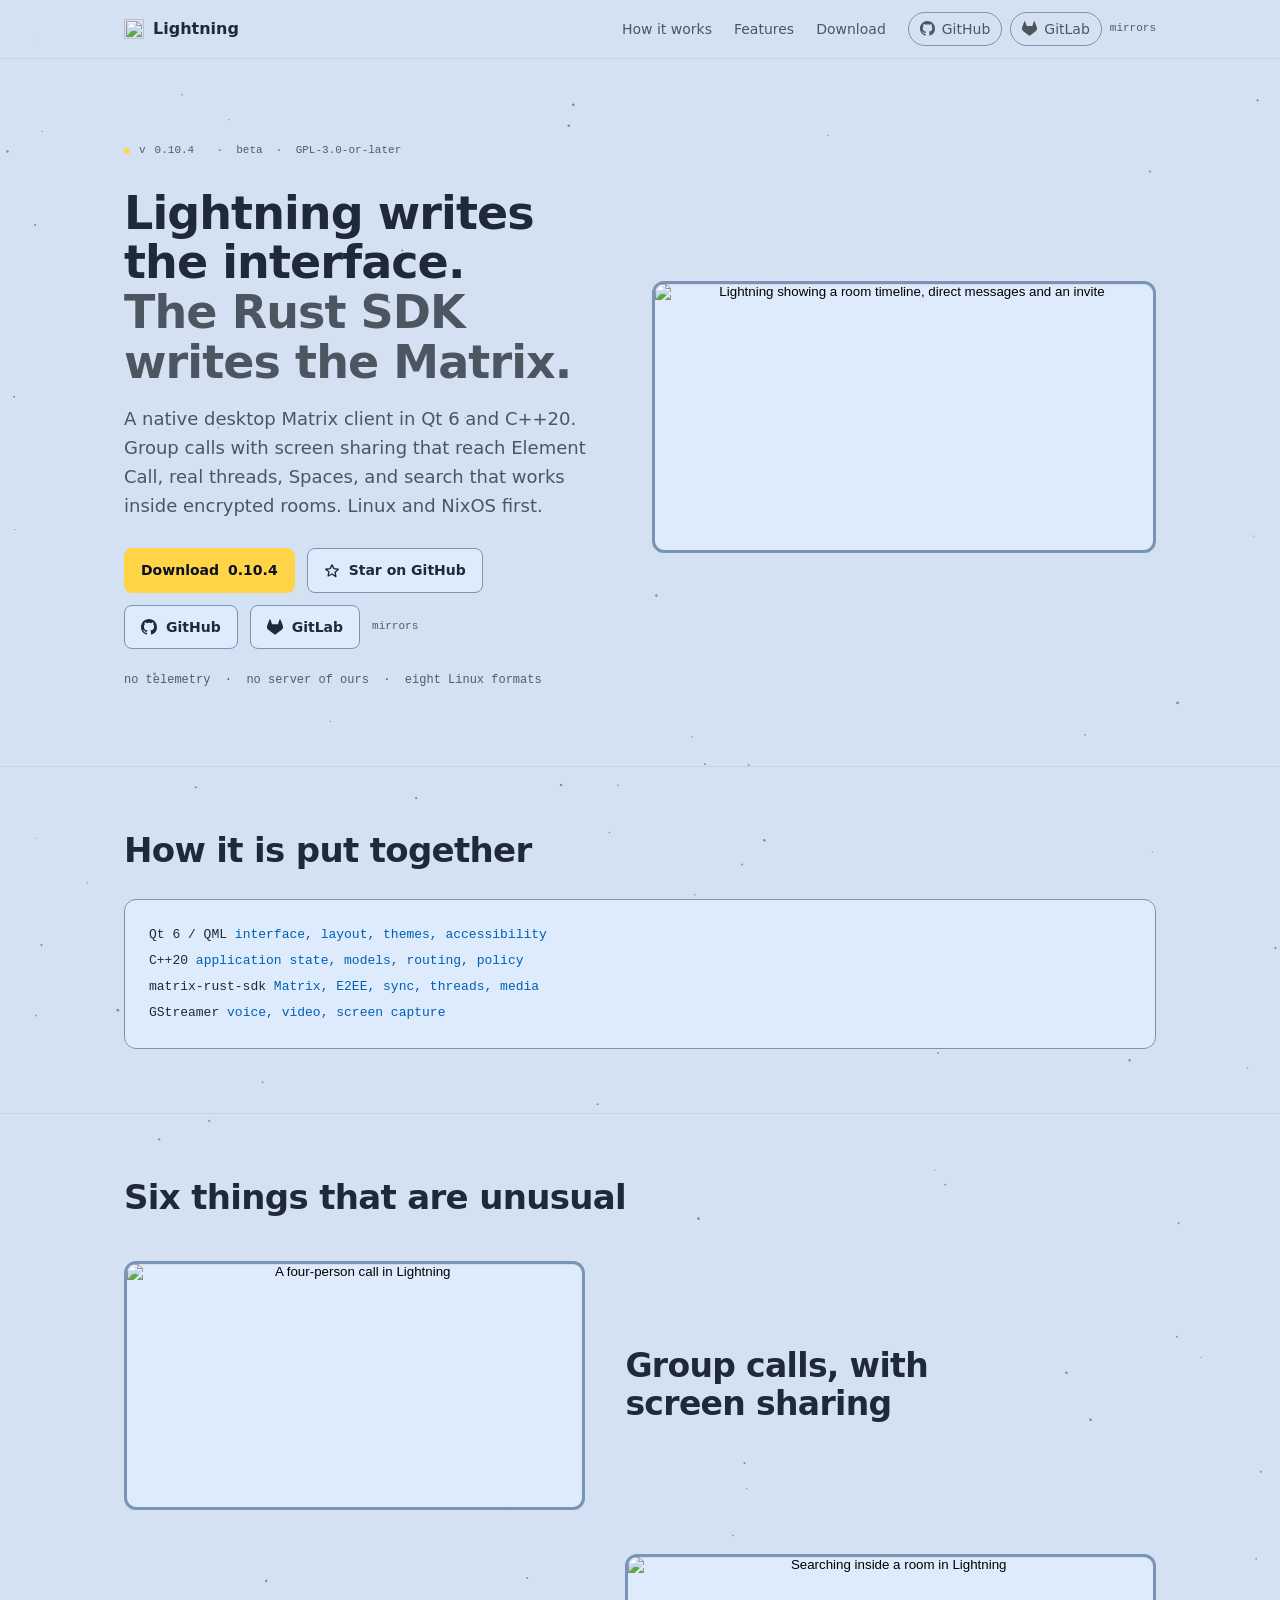
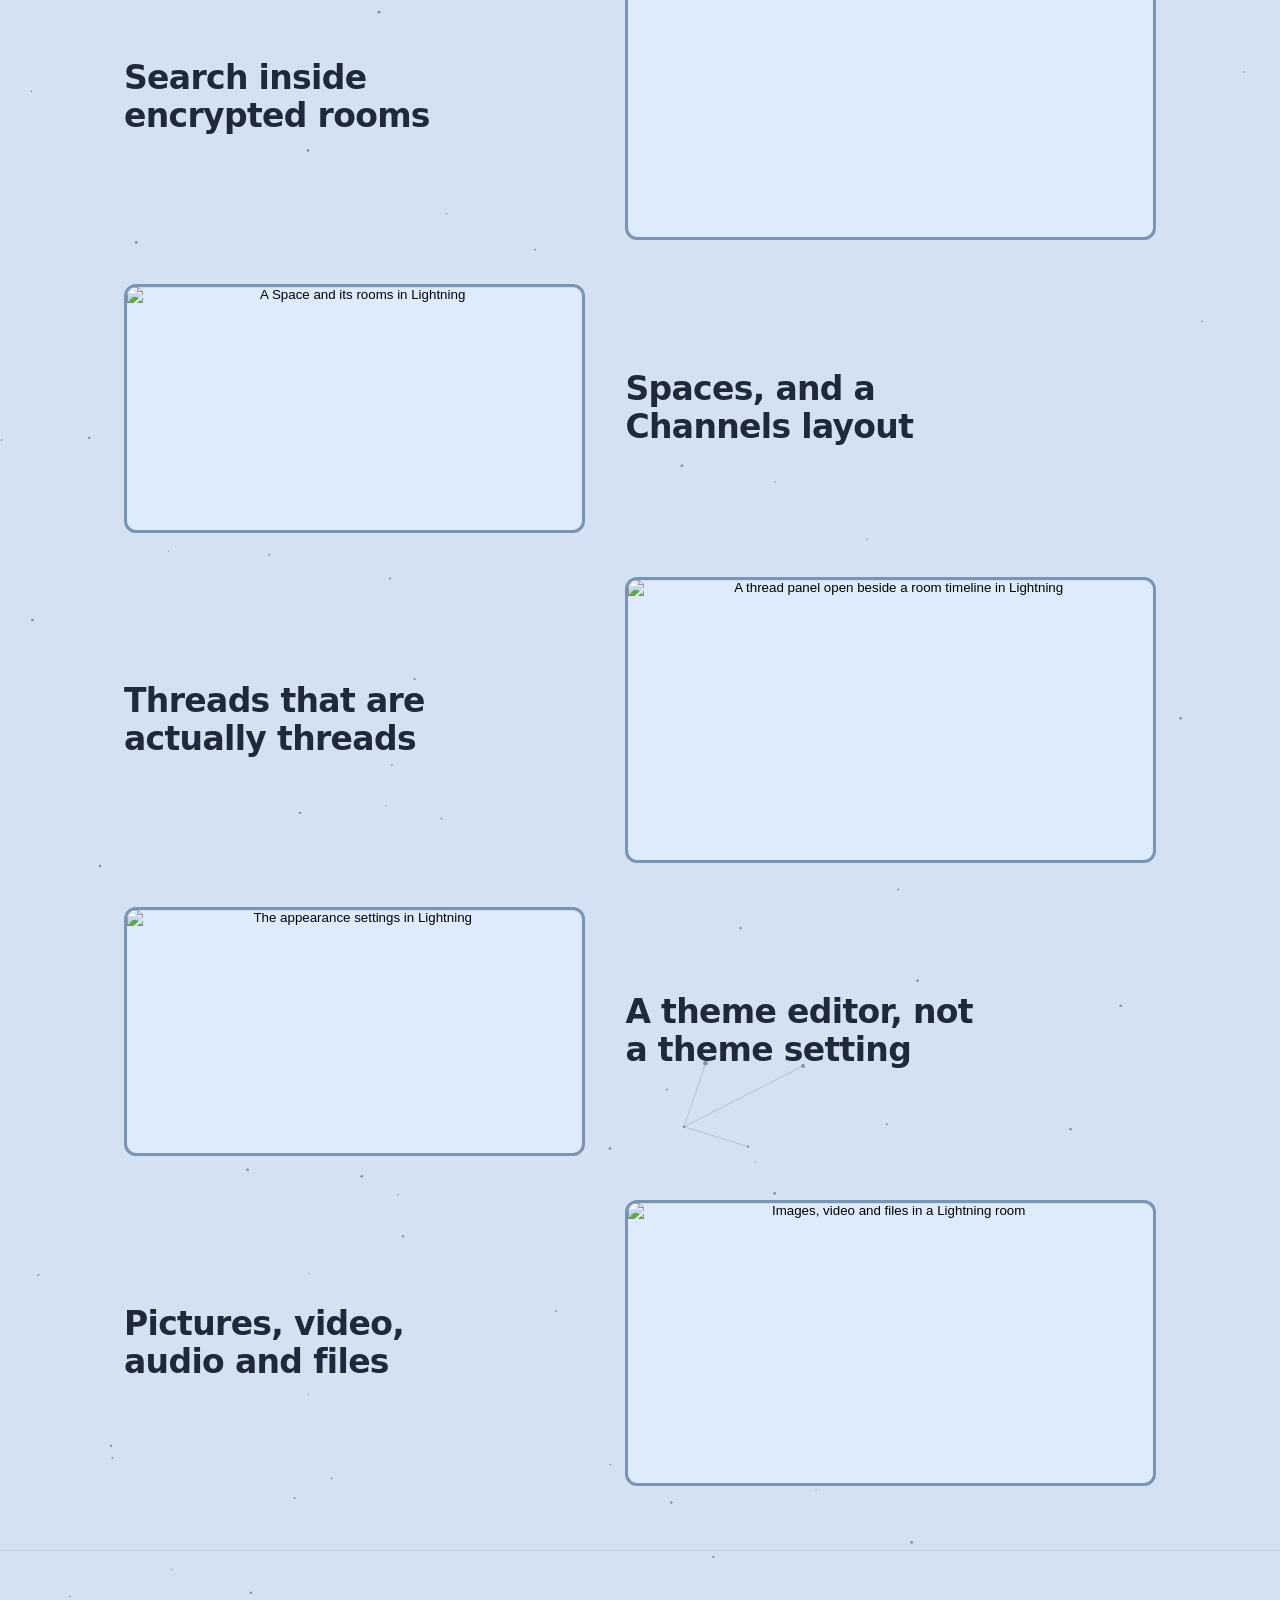
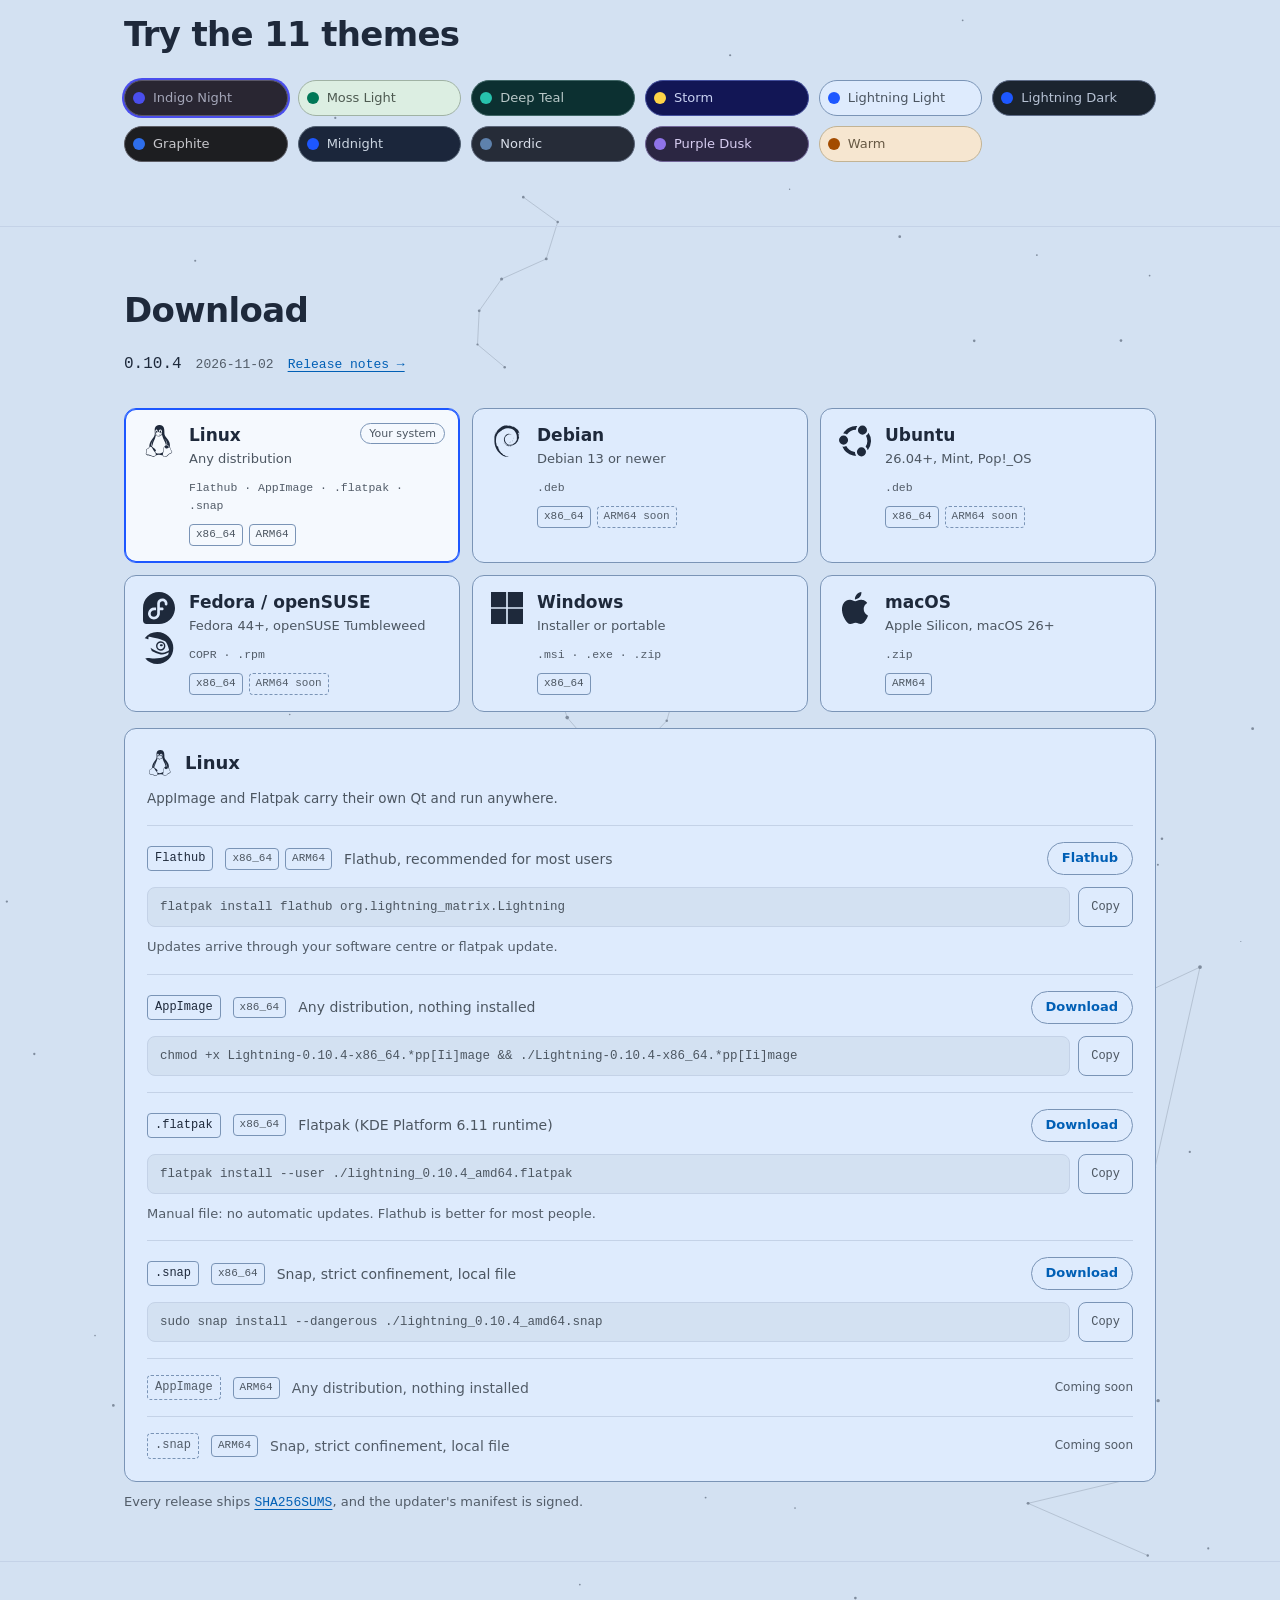
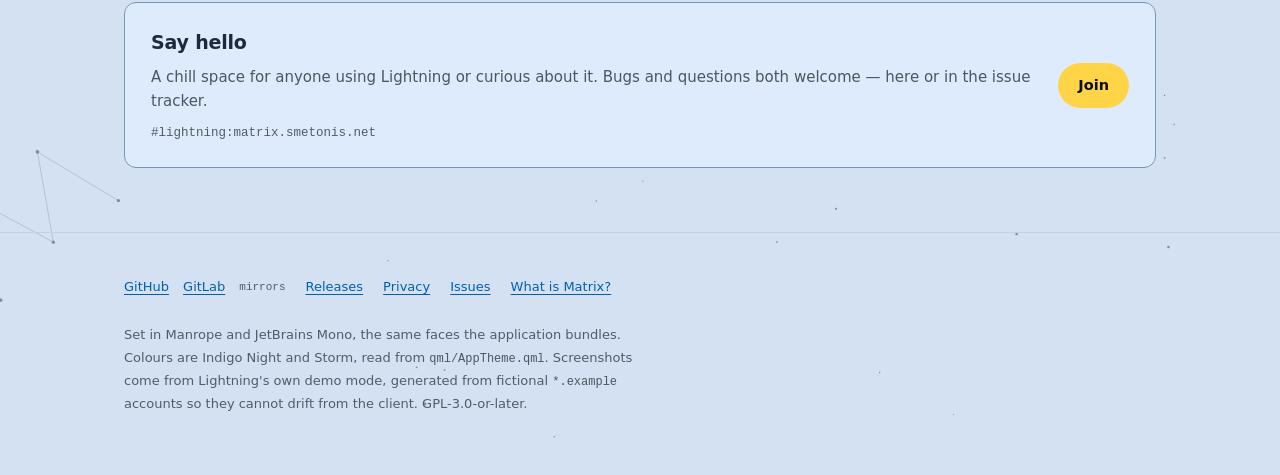
==== commit 8d53ebe4: "Paint the saved theme and the download grid right on the first frame An inline boot script, allowed " ====
--- a/public/index.html
+++ b/public/index.html
@@ -3,6 +3,85 @@
 <head>
 <meta charset="utf-8">
 <meta name="viewport" content="width=device-width, initial-scale=1">
+<script>(function () {
+  // Inlined into <head> by build-site.py, before the first paint, and allowed
+  // by its sha256 in _headers. Everything it decides is keyed in the CSS, so
+  // the page is drawn once, in the right theme and order; releases.js later
+  // only takes over what is already on screen.
+  var C = {"themes":["indigo-night","moss-light","deep-teal","storm","lightning-light","lightning-dark","graphite","midnight","nordic","purple-dusk","warm"],"def":"indigo-night","light":"lightning-light","families":["linux","debian","ubuntu","fedora","windows","macos"],"groups":{"opensuse":"fedora"},"faces":["400 16px 'JetBrains Mono'","400 16px 'Manrope'","500 16px 'JetBrains Mono'","500 16px 'Manrope'","600 16px 'Manrope'","700 16px 'JetBrains Mono'","700 16px 'Manrope'"]};
+  var d = document.documentElement;
+  var t = null;
+  try { t = localStorage.getItem("lg-theme"); } catch (e) { /* storage blocked */ }
+  if (C.themes.indexOf(t) < 0) {
+    t = null;
+    try {
+      if (window.matchMedia && window.matchMedia("(prefers-color-scheme: light)").matches) t = C.light;
+    } catch (e) { /* no media queries */ }
+  }
+  if (t) d.setAttribute("data-theme", t);
+  d.className += (d.className ? " " : "") + "lg-js lg-boot";
+
+  // The faces are font-display: optional, so whatever is used ~100ms in stays
+  // for the visit. Holding the paint until then (no longer) means the page is
+  // laid out once, in its final font, instead of re-wrapping when it lands.
+  if (document.fonts && document.fonts.load && window.Promise) {
+    d.className += " lg-fontwait";
+    var shown = function () { d.className = d.className.replace(/\s*\blg-fontwait\b/g, ""); };
+    setTimeout(shown, 100);
+    // In the frame before the first paint the stylesheet below is parsed and
+    // its faces exist; asked from here, load() would find none and resolve.
+    requestAnimationFrame(function () {
+      Promise.all(C.faces.map(function (f) { return document.fonts.load(f); })).then(shown, shown);
+    });
+  }
+
+  function detect() {
+    var nav = window.navigator || {};
+    var ua = nav.userAgent || "";
+    var plat = (nav.userAgentData && nav.userAgentData.platform) || nav.platform || "";
+    if (/Android|iPhone|iPad|iPod/i.test(ua)) return null;
+    if (/Win/i.test(plat) || /Windows/.test(ua)) return "windows";
+    if (/Mac/i.test(plat) || /Macintosh/.test(ua)) return nav.maxTouchPoints > 1 ? null : "macos";
+    if (/Linux|X11|CrOS/i.test(plat + " " + ua)) {
+      if (/Ubuntu/i.test(ua)) return "ubuntu";
+      if (/Fedora|SUSE/i.test(ua)) return "fedora";
+      if (/Debian/i.test(ua)) return "debian";
+      return "linux";
+    }
+    return null;
+  }
+  var os = detect();
+  if (C.families.indexOf(os) < 0) os = null;
+  if (os) d.setAttribute("data-lg-os", os);
+  var m = /^#download-([a-z0-9-]+)$/.exec(location.hash || "");
+  var open = m ? (C.families.indexOf(m[1]) >= 0 ? m[1] : C.groups[m[1]] || null) : null;
+  if (open || os) d.setAttribute("data-lg-open", open || os);
+
+  // The screenshots are baked in the default theme; point each at the chosen
+  // one as the parser creates it, before it can paint.
+  if (t && t !== C.def && window.MutationObserver) {
+    var fix = function (img) {
+      img.src = "/assets/shots/" + img.getAttribute("data-lg-shot") + "--" + t + ".png";
+    };
+    var mo = new MutationObserver(function (recs) {
+      for (var i = 0; i < recs.length; i++) {
+        var added = recs[i].addedNodes;
+        for (var j = 0; j < added.length; j++) {
+          var n = added[j];
+          if (n.nodeType !== 1) continue;
+          if (n.hasAttribute("data-lg-shot")) fix(n);
+          var inner = n.querySelectorAll ? n.querySelectorAll("img[data-lg-shot]") : [];
+          for (var k = 0; k < inner.length; k++) fix(inner[k]);
+        }
+      }
+    });
+    mo.observe(d, { childList: true, subtree: true });
+    document.addEventListener("DOMContentLoaded", function () { mo.disconnect(); });
+  }
+})();
+</script>
+<link rel="preload" href="/fonts/manrope-latin.woff2" as="font" type="font/woff2" crossorigin>
+<link rel="preload" href="/fonts/jetbrains-mono-latin.woff2" as="font" type="font/woff2" crossorigin>
 <title>Lightning — a native Matrix client for the desktop</title>
 <meta name="description" content="A native desktop Matrix client in Qt 6 and C++20, built on the official Rust Matrix SDK. Group calls with screen sharing, real threads, Spaces, and search inside encrypted rooms. Linux and NixOS first. GPL-3.0-or-later.">
 <meta property="og:title" content="Lightning — a native Matrix client for the desktop">
@@ -24,7 +103,7 @@
   font-family: 'JetBrains Mono';
   font-style: normal;
   font-weight: 400;
-  font-display: swap;
+  font-display: optional;
   src: url("/fonts/jetbrains-mono-cyrillic-ext.woff2") format('woff2');
   unicode-range: U+0460-052F, U+1C80-1C8A, U+20B4, U+2DE0-2DFF, U+A640-A69F, U+FE2E-FE2F;
 }
@@ -32,7 +111,7 @@
   font-family: 'JetBrains Mono';
   font-style: normal;
   font-weight: 400;
-  font-display: swap;
+  font-display: optional;
   src: url("/fonts/jetbrains-mono-cyrillic.woff2") format('woff2');
   unicode-range: U+0301, U+0400-045F, U+0490-0491, U+04B0-04B1, U+2116;
 }
@@ -40,7 +119,7 @@
   font-family: 'JetBrains Mono';
   font-style: normal;
   font-weight: 400;
-  font-display: swap;
+  font-display: optional;
   src: url("/fonts/jetbrains-mono-greek.woff2") format('woff2');
   unicode-range: U+0370-0377, U+037A-037F, U+0384-038A, U+038C, U+038E-03A1, U+03A3-03FF;
 }
@@ -48,7 +127,7 @@
   font-family: 'JetBrains Mono';
   font-style: normal;
   font-weight: 400;
-  font-display: swap;
+  font-display: optional;
   src: url("/fonts/jetbrains-mono-vietnamese.woff2") format('woff2');
   unicode-range: U+0102-0103, U+0110-0111, U+0128-0129, U+0168-0169, U+01A0-01A1, U+01AF-01B0, U+0300-0301, U+0303-0304, U+0308-0309, U+0323, U+0329, U+1EA0-1EF9, U+20AB;
 }
@@ -56,7 +135,7 @@
   font-family: 'JetBrains Mono';
   font-style: normal;
   font-weight: 400;
-  font-display: swap;
+  font-display: optional;
   src: url("/fonts/jetbrains-mono-latin-ext.woff2") format('woff2');
   unicode-range: U+0100-02BA, U+02BD-02C5, U+02C7-02CC, U+02CE-02D7, U+02DD-02FF, U+0304, U+0308, U+0329, U+1D00-1DBF, U+1E00-1E9F, U+1EF2-1EFF, U+2020, U+20A0-20AB, U+20AD-20C0, U+2113, U+2C60-2C7F, U+A720-A7FF;
 }
@@ -64,7 +143,7 @@
   font-family: 'JetBrains Mono';
   font-style: normal;
   font-weight: 400;
-  font-display: swap;
+  font-display: optional;
   src: url("/fonts/jetbrains-mono-latin.woff2") format('woff2');
   unicode-range: U+0000-00FF, U+0131, U+0152-0153, U+02BB-02BC, U+02C6, U+02DA, U+02DC, U+0304, U+0308, U+0329, U+2000-206F, U+20AC, U+2122, U+2191, U+2193, U+2212, U+2215, U+FEFF, U+FFFD;
 }
@@ -72,7 +151,7 @@
   font-family: 'JetBrains Mono';
   font-style: normal;
   font-weight: 500;
-  font-display: swap;
+  font-display: optional;
   src: url("/fonts/jetbrains-mono-cyrillic-ext.woff2") format('woff2');
   unicode-range: U+0460-052F, U+1C80-1C8A, U+20B4, U+2DE0-2DFF, U+A640-A69F, U+FE2E-FE2F;
 }
@@ -80,7 +159,7 @@
   font-family: 'JetBrains Mono';
   font-style: normal;
   font-weight: 500;
-  font-display: swap;
+  font-display: optional;
   src: url("/fonts/jetbrains-mono-cyrillic.woff2") format('woff2');
   unicode-range: U+0301, U+0400-045F, U+0490-0491, U+04B0-04B1, U+2116;
 }
@@ -88,7 +167,7 @@
   font-family: 'JetBrains Mono';
   font-style: normal;
   font-weight: 500;
-  font-display: swap;
+  font-display: optional;
   src: url("/fonts/jetbrains-mono-greek.woff2") format('woff2');
   unicode-range: U+0370-0377, U+037A-037F, U+0384-038A, U+038C, U+038E-03A1, U+03A3-03FF;
 }
@@ -96,7 +175,7 @@
   font-family: 'JetBrains Mono';
   font-style: normal;
   font-weight: 500;
-  font-display: swap;
+  font-display: optional;
   src: url("/fonts/jetbrains-mono-vietnamese.woff2") format('woff2');
   unicode-range: U+0102-0103, U+0110-0111, U+0128-0129, U+0168-0169, U+01A0-01A1, U+01AF-01B0, U+0300-0301, U+0303-0304, U+0308-0309, U+0323, U+0329, U+1EA0-1EF9, U+20AB;
 }
@@ -104,7 +183,7 @@
   font-family: 'JetBrains Mono';
   font-style: normal;
   font-weight: 500;
-  font-display: swap;
+  font-display: optional;
   src: url("/fonts/jetbrains-mono-latin-ext.woff2") format('woff2');
   unicode-range: U+0100-02BA, U+02BD-02C5, U+02C7-02CC, U+02CE-02D7, U+02DD-02FF, U+0304, U+0308, U+0329, U+1D00-1DBF, U+1E00-1E9F, U+1EF2-1EFF, U+2020, U+20A0-20AB, U+20AD-20C0, U+2113, U+2C60-2C7F, U+A720-A7FF;
 }
@@ -112,7 +191,7 @@
   font-family: 'JetBrains Mono';
   font-style: normal;
   font-weight: 500;
-  font-display: swap;
+  font-display: optional;
   src: url("/fonts/jetbrains-mono-latin.woff2") format('woff2');
   unicode-range: U+0000-00FF, U+0131, U+0152-0153, U+02BB-02BC, U+02C6, U+02DA, U+02DC, U+0304, U+0308, U+0329, U+2000-206F, U+20AC, U+2122, U+2191, U+2193, U+2212, U+2215, U+FEFF, U+FFFD;
 }
@@ -120,7 +199,7 @@
   font-family: 'JetBrains Mono';
   font-style: normal;
   font-weight: 700;
-  font-display: swap;
+  font-display: optional;
   src: url("/fonts/jetbrains-mono-cyrillic-ext.woff2") format('woff2');
   unicode-range: U+0460-052F, U+1C80-1C8A, U+20B4, U+2DE0-2DFF, U+A640-A69F, U+FE2E-FE2F;
 }
@@ -128,7 +207,7 @@
   font-family: 'JetBrains Mono';
   font-style: normal;
   font-weight: 700;
-  font-display: swap;
+  font-display: optional;
   src: url("/fonts/jetbrains-mono-cyrillic.woff2") format('woff2');
   unicode-range: U+0301, U+0400-045F, U+0490-0491, U+04B0-04B1, U+2116;
 }
@@ -136,7 +215,7 @@
   font-family: 'JetBrains Mono';
   font-style: normal;
   font-weight: 700;
-  font-display: swap;
+  font-display: optional;
   src: url("/fonts/jetbrains-mono-greek.woff2") format('woff2');
   unicode-range: U+0370-0377, U+037A-037F, U+0384-038A, U+038C, U+038E-03A1, U+03A3-03FF;
 }
@@ -144,7 +223,7 @@
   font-family: 'JetBrains Mono';
   font-style: normal;
   font-weight: 700;
-  font-display: swap;
+  font-display: optional;
   src: url("/fonts/jetbrains-mono-vietnamese.woff2") format('woff2');
   unicode-range: U+0102-0103, U+0110-0111, U+0128-0129, U+0168-0169, U+01A0-01A1, U+01AF-01B0, U+0300-0301, U+0303-0304, U+0308-0309, U+0323, U+0329, U+1EA0-1EF9, U+20AB;
 }
@@ -152,7 +231,7 @@
   font-family: 'JetBrains Mono';
   font-style: normal;
   font-weight: 700;
-  font-display: swap;
+  font-display: optional;
   src: url("/fonts/jetbrains-mono-latin-ext.woff2") format('woff2');
   unicode-range: U+0100-02BA, U+02BD-02C5, U+02C7-02CC, U+02CE-02D7, U+02DD-02FF, U+0304, U+0308, U+0329, U+1D00-1DBF, U+1E00-1E9F, U+1EF2-1EFF, U+2020, U+20A0-20AB, U+20AD-20C0, U+2113, U+2C60-2C7F, U+A720-A7FF;
 }
@@ -160,7 +239,7 @@
   font-family: 'JetBrains Mono';
   font-style: normal;
   font-weight: 700;
-  font-display: swap;
+  font-display: optional;
   src: url("/fonts/jetbrains-mono-latin.woff2") format('woff2');
   unicode-range: U+0000-00FF, U+0131, U+0152-0153, U+02BB-02BC, U+02C6, U+02DA, U+02DC, U+0304, U+0308, U+0329, U+2000-206F, U+20AC, U+2122, U+2191, U+2193, U+2212, U+2215, U+FEFF, U+FFFD;
 }
@@ -168,7 +247,7 @@
   font-family: 'Manrope';
   font-style: normal;
   font-weight: 400;
-  font-display: swap;
+  font-display: optional;
   src: url("/fonts/manrope-cyrillic-ext.woff2") format('woff2');
   unicode-range: U+0460-052F, U+1C80-1C8A, U+20B4, U+2DE0-2DFF, U+A640-A69F, U+FE2E-FE2F;
 }
@@ -176,7 +255,7 @@
   font-family: 'Manrope';
   font-style: normal;
   font-weight: 400;
-  font-display: swap;
+  font-display: optional;
   src: url("/fonts/manrope-cyrillic.woff2") format('woff2');
   unicode-range: U+0301, U+0400-045F, U+0490-0491, U+04B0-04B1, U+2116;
 }
@@ -184,7 +263,7 @@
   font-family: 'Manrope';
   font-style: normal;
   font-weight: 400;
-  font-display: swap;
+  font-display: optional;
   src: url("/fonts/manrope-greek.woff2") format('woff2');
   unicode-range: U+0370-0377, U+037A-037F, U+0384-038A, U+038C, U+038E-03A1, U+03A3-03FF;
 }
@@ -192,7 +271,7 @@
   font-family: 'Manrope';
   font-style: normal;
   font-weight: 400;
-  font-display: swap;
+  font-display: optional;
   src: url("/fonts/manrope-vietnamese.woff2") format('woff2');
   unicode-range: U+0102-0103, U+0110-0111, U+0128-0129, U+0168-0169, U+01A0-01A1, U+01AF-01B0, U+0300-0301, U+0303-0304, U+0308-0309, U+0323, U+0329, U+1EA0-1EF9, U+20AB;
 }
@@ -200,7 +279,7 @@
   font-family: 'Manrope';
   font-style: normal;
   font-weight: 400;
-  font-display: swap;
+  font-display: optional;
   src: url("/fonts/manrope-latin-ext.woff2") format('woff2');
   unicode-range: U+0100-02BA, U+02BD-02C5, U+02C7-02CC, U+02CE-02D7, U+02DD-02FF, U+0304, U+0308, U+0329, U+1D00-1DBF, U+1E00-1E9F, U+1EF2-1EFF, U+2020, U+20A0-20AB, U+20AD-20C0, U+2113, U+2C60-2C7F, U+A720-A7FF;
 }
@@ -208,7 +287,7 @@
   font-family: 'Manrope';
   font-style: normal;
   font-weight: 400;
-  font-display: swap;
+  font-display: optional;
   src: url("/fonts/manrope-latin.woff2") format('woff2');
   unicode-range: U+0000-00FF, U+0131, U+0152-0153, U+02BB-02BC, U+02C6, U+02DA, U+02DC, U+0304, U+0308, U+0329, U+2000-206F, U+20AC, U+2122, U+2191, U+2193, U+2212, U+2215, U+FEFF, U+FFFD;
 }
@@ -216,7 +295,7 @@
   font-family: 'Manrope';
   font-style: normal;
   font-weight: 500;
-  font-display: swap;
+  font-display: optional;
   src: url("/fonts/manrope-cyrillic-ext.woff2") format('woff2');
   unicode-range: U+0460-052F, U+1C80-1C8A, U+20B4, U+2DE0-2DFF, U+A640-A69F, U+FE2E-FE2F;
 }
@@ -224,7 +303,7 @@
   font-family: 'Manrope';
   font-style: normal;
   font-weight: 500;
-  font-display: swap;
+  font-display: optional;
   src: url("/fonts/manrope-cyrillic.woff2") format('woff2');
   unicode-range: U+0301, U+0400-045F, U+0490-0491, U+04B0-04B1, U+2116;
 }
@@ -232,7 +311,7 @@
   font-family: 'Manrope';
   font-style: normal;
   font-weight: 500;
-  font-display: swap;
+  font-display: optional;
   src: url("/fonts/manrope-greek.woff2") format('woff2');
   unicode-range: U+0370-0377, U+037A-037F, U+0384-038A, U+038C, U+038E-03A1, U+03A3-03FF;
 }
@@ -240,7 +319,7 @@
   font-family: 'Manrope';
   font-style: normal;
   font-weight: 500;
-  font-display: swap;
+  font-display: optional;
   src: url("/fonts/manrope-vietnamese.woff2") format('woff2');
   unicode-range: U+0102-0103, U+0110-0111, U+0128-0129, U+0168-0169, U+01A0-01A1, U+01AF-01B0, U+0300-0301, U+0303-0304, U+0308-0309, U+0323, U+0329, U+1EA0-1EF9, U+20AB;
 }
@@ -248,7 +327,7 @@
   font-family: 'Manrope';
   font-style: normal;
   font-weight: 500;
-  font-display: swap;
+  font-display: optional;
   src: url("/fonts/manrope-latin-ext.woff2") format('woff2');
   unicode-range: U+0100-02BA, U+02BD-02C5, U+02C7-02CC, U+02CE-02D7, U+02DD-02FF, U+0304, U+0308, U+0329, U+1D00-1DBF, U+1E00-1E9F, U+1EF2-1EFF, U+2020, U+20A0-20AB, U+20AD-20C0, U+2113, U+2C60-2C7F, U+A720-A7FF;
 }
@@ -256,7 +335,7 @@
   font-family: 'Manrope';
   font-style: normal;
   font-weight: 500;
-  font-display: swap;
+  font-display: optional;
   src: url("/fonts/manrope-latin.woff2") format('woff2');
   unicode-range: U+0000-00FF, U+0131, U+0152-0153, U+02BB-02BC, U+02C6, U+02DA, U+02DC, U+0304, U+0308, U+0329, U+2000-206F, U+20AC, U+2122, U+2191, U+2193, U+2212, U+2215, U+FEFF, U+FFFD;
 }
@@ -264,7 +343,7 @@
   font-family: 'Manrope';
   font-style: normal;
   font-weight: 600;
-  font-display: swap;
+  font-display: optional;
   src: url("/fonts/manrope-cyrillic-ext.woff2") format('woff2');
   unicode-range: U+0460-052F, U+1C80-1C8A, U+20B4, U+2DE0-2DFF, U+A640-A69F, U+FE2E-FE2F;
 }
@@ -272,7 +351,7 @@
   font-family: 'Manrope';
   font-style: normal;
   font-weight: 600;
-  font-display: swap;
+  font-display: optional;
   src: url("/fonts/manrope-cyrillic.woff2") format('woff2');
   unicode-range: U+0301, U+0400-045F, U+0490-0491, U+04B0-04B1, U+2116;
 }
@@ -280,7 +359,7 @@
   font-family: 'Manrope';
   font-style: normal;
   font-weight: 600;
-  font-display: swap;
+  font-display: optional;
   src: url("/fonts/manrope-greek.woff2") format('woff2');
   unicode-range: U+0370-0377, U+037A-037F, U+0384-038A, U+038C, U+038E-03A1, U+03A3-03FF;
 }
@@ -288,7 +367,7 @@
   font-family: 'Manrope';
   font-style: normal;
   font-weight: 600;
-  font-display: swap;
+  font-display: optional;
   src: url("/fonts/manrope-vietnamese.woff2") format('woff2');
   unicode-range: U+0102-0103, U+0110-0111, U+0128-0129, U+0168-0169, U+01A0-01A1, U+01AF-01B0, U+0300-0301, U+0303-0304, U+0308-0309, U+0323, U+0329, U+1EA0-1EF9, U+20AB;
 }
@@ -296,7 +375,7 @@
   font-family: 'Manrope';
   font-style: normal;
   font-weight: 600;
-  font-display: swap;
+  font-display: optional;
   src: url("/fonts/manrope-latin-ext.woff2") format('woff2');
   unicode-range: U+0100-02BA, U+02BD-02C5, U+02C7-02CC, U+02CE-02D7, U+02DD-02FF, U+0304, U+0308, U+0329, U+1D00-1DBF, U+1E00-1E9F, U+1EF2-1EFF, U+2020, U+20A0-20AB, U+20AD-20C0, U+2113, U+2C60-2C7F, U+A720-A7FF;
 }
@@ -304,7 +383,7 @@
   font-family: 'Manrope';
   font-style: normal;
   font-weight: 600;
-  font-display: swap;
+  font-display: optional;
   src: url("/fonts/manrope-latin.woff2") format('woff2');
   unicode-range: U+0000-00FF, U+0131, U+0152-0153, U+02BB-02BC, U+02C6, U+02DA, U+02DC, U+0304, U+0308, U+0329, U+2000-206F, U+20AC, U+2122, U+2191, U+2193, U+2212, U+2215, U+FEFF, U+FFFD;
 }
@@ -312,7 +391,7 @@
   font-family: 'Manrope';
   font-style: normal;
   font-weight: 700;
-  font-display: swap;
+  font-display: optional;
   src: url("/fonts/manrope-cyrillic-ext.woff2") format('woff2');
   unicode-range: U+0460-052F, U+1C80-1C8A, U+20B4, U+2DE0-2DFF, U+A640-A69F, U+FE2E-FE2F;
 }
@@ -320,7 +399,7 @@
   font-family: 'Manrope';
   font-style: normal;
   font-weight: 700;
-  font-display: swap;
+  font-display: optional;
   src: url("/fonts/manrope-cyrillic.woff2") format('woff2');
   unicode-range: U+0301, U+0400-045F, U+0490-0491, U+04B0-04B1, U+2116;
 }
@@ -328,7 +407,7 @@
   font-family: 'Manrope';
   font-style: normal;
   font-weight: 700;
-  font-display: swap;
+  font-display: optional;
   src: url("/fonts/manrope-greek.woff2") format('woff2');
   unicode-range: U+0370-0377, U+037A-037F, U+0384-038A, U+038C, U+038E-03A1, U+03A3-03FF;
 }
@@ -336,7 +415,7 @@
   font-family: 'Manrope';
   font-style: normal;
   font-weight: 700;
-  font-display: swap;
+  font-display: optional;
   src: url("/fonts/manrope-vietnamese.woff2") format('woff2');
   unicode-range: U+0102-0103, U+0110-0111, U+0128-0129, U+0168-0169, U+01A0-01A1, U+01AF-01B0, U+0300-0301, U+0303-0304, U+0308-0309, U+0323, U+0329, U+1EA0-1EF9, U+20AB;
 }
@@ -344,7 +423,7 @@
   font-family: 'Manrope';
   font-style: normal;
   font-weight: 700;
-  font-display: swap;
+  font-display: optional;
   src: url("/fonts/manrope-latin-ext.woff2") format('woff2');
   unicode-range: U+0100-02BA, U+02BD-02C5, U+02C7-02CC, U+02CE-02D7, U+02DD-02FF, U+0304, U+0308, U+0329, U+1D00-1DBF, U+1E00-1E9F, U+1EF2-1EFF, U+2020, U+20A0-20AB, U+20AD-20C0, U+2113, U+2C60-2C7F, U+A720-A7FF;
 }
@@ -352,7 +431,7 @@
   font-family: 'Manrope';
   font-style: normal;
   font-weight: 700;
-  font-display: swap;
+  font-display: optional;
   src: url("/fonts/manrope-latin.woff2") format('woff2');
   unicode-range: U+0000-00FF, U+0131, U+0152-0153, U+02BB-02BC, U+02C6, U+02DA, U+02DC, U+0304, U+0308, U+0329, U+2000-206F, U+20AC, U+2122, U+2191, U+2193, U+2212, U+2215, U+FEFF, U+FFFD;
 }
@@ -683,7 +762,11 @@
 }
 
 /* ---- themes --------------------------------------------------------------- */
-.lg-swatches { display: flex; flex-wrap: wrap; gap: 10px; margin-top: 26px; }
+/* A grid, not wrapping flex: column widths and the fixed line-height owe
+   nothing to the label font, so the strip cannot re-wrap (and shove the
+   download section) when the webfont lands. */
+.lg-swatches { display: grid; grid-template-columns: repeat(auto-fill, minmax(146px, 1fr));
+  gap: 10px; margin-top: 26px; }
 /* Each swatch is painted in ITS OWN theme's colours, so the row reads as
    eleven miniature themes rather than eleven labels. That is the affordance:
    you can see they are different things and that one of them is currently on,
@@ -692,7 +775,8 @@
   display: inline-flex; align-items: center; gap: 8px;
   padding: 7px 12px 7px 8px; border-radius: var(--r-pill);
   border: 1px solid var(--border); background: var(--raised);
-  font-size: 13px; color: var(--text-2); font-family: inherit;
+  font-size: 13px; line-height: 20px; color: var(--text-2); font-family: inherit;
+  white-space: nowrap; overflow: hidden; text-overflow: ellipsis; min-width: 0;
   cursor: pointer; position: relative;
   transition: transform 160ms cubic-bezier(0.2,0.7,0.3,1),
               box-shadow 160ms ease, border-color 160ms ease;
@@ -885,6 +969,39 @@
   .lg-os-mine { position: static; justify-self: start; margin-top: 8px; }
   .lg-os-panel { padding: 16px 14px 18px; }
 }
+/* Before releases.js: lg-boot is removed once it owns the panels. */
+html.lg-boot .lg-os-panel { display: none; }
+html.lg-boot .lg-os-panel:target { display: block; }
+/* !important: the page-wide [hidden] rule is !important too. */
+html.lg-js .lg-copy[hidden] { display: block !important; }
+html.lg-fontwait { background: var(--page); }
+html.lg-fontwait body { visibility: hidden; }
+/* No preference stored and none taken by script: follow the system. */
+@media (prefers-color-scheme: light) { html:not([data-theme]) {--page: #D3E1F2; --raised: #DEEBFD; --elevated: #F5F9FE; --hairline: #C4D2E7; --border: #7A94B6; --text: #1E293B; --text-2: #4C5661; --text-3: #525C68; --accent: #1D57FF; --link: #005FB5; color-scheme: light; --sky-opacity: 0.46;} }
+html[data-lg-os="linux"] .lg-os[data-lg-tile="linux"] { order: -1; }
+html[data-lg-os="linux"] .lg-os[data-lg-tile="linux"] .lg-os-mine[hidden] { display: block !important; }
+html.lg-boot[data-lg-open="linux"] #download-linux { display: block; }
+html.lg-boot[data-lg-open="linux"] .lg-os[data-lg-tile="linux"] { border-color: var(--accent); box-shadow: 0 0 0 1px var(--accent) inset; background: var(--elevated); transform: none; }
+html[data-lg-os="debian"] .lg-os[data-lg-tile="debian"] { order: -1; }
+html[data-lg-os="debian"] .lg-os[data-lg-tile="debian"] .lg-os-mine[hidden] { display: block !important; }
+html.lg-boot[data-lg-open="debian"] #download-debian { display: block; }
+html.lg-boot[data-lg-open="debian"] .lg-os[data-lg-tile="debian"] { border-color: var(--accent); box-shadow: 0 0 0 1px var(--accent) inset; background: var(--elevated); transform: none; }
+html[data-lg-os="ubuntu"] .lg-os[data-lg-tile="ubuntu"] { order: -1; }
+html[data-lg-os="ubuntu"] .lg-os[data-lg-tile="ubuntu"] .lg-os-mine[hidden] { display: block !important; }
+html.lg-boot[data-lg-open="ubuntu"] #download-ubuntu { display: block; }
+html.lg-boot[data-lg-open="ubuntu"] .lg-os[data-lg-tile="ubuntu"] { border-color: var(--accent); box-shadow: 0 0 0 1px var(--accent) inset; background: var(--elevated); transform: none; }
+html[data-lg-os="fedora"] .lg-os[data-lg-tile="fedora"] { order: -1; }
+html[data-lg-os="fedora"] .lg-os[data-lg-tile="fedora"] .lg-os-mine[hidden] { display: block !important; }
+html.lg-boot[data-lg-open="fedora"] #download-fedora { display: block; }
+html.lg-boot[data-lg-open="fedora"] .lg-os[data-lg-tile="fedora"] { border-color: var(--accent); box-shadow: 0 0 0 1px var(--accent) inset; background: var(--elevated); transform: none; }
+html[data-lg-os="windows"] .lg-os[data-lg-tile="windows"] { order: -1; }
+html[data-lg-os="windows"] .lg-os[data-lg-tile="windows"] .lg-os-mine[hidden] { display: block !important; }
+html.lg-boot[data-lg-open="windows"] #download-windows { display: block; }
+html.lg-boot[data-lg-open="windows"] .lg-os[data-lg-tile="windows"] { border-color: var(--accent); box-shadow: 0 0 0 1px var(--accent) inset; background: var(--elevated); transform: none; }
+html[data-lg-os="macos"] .lg-os[data-lg-tile="macos"] { order: -1; }
+html[data-lg-os="macos"] .lg-os[data-lg-tile="macos"] .lg-os-mine[hidden] { display: block !important; }
+html.lg-boot[data-lg-open="macos"] #download-macos { display: block; }
+html.lg-boot[data-lg-open="macos"] .lg-os[data-lg-tile="macos"] { border-color: var(--accent); box-shadow: 0 0 0 1px var(--accent) inset; background: var(--elevated); transform: none; }
 </style>
 </head>
 <body>
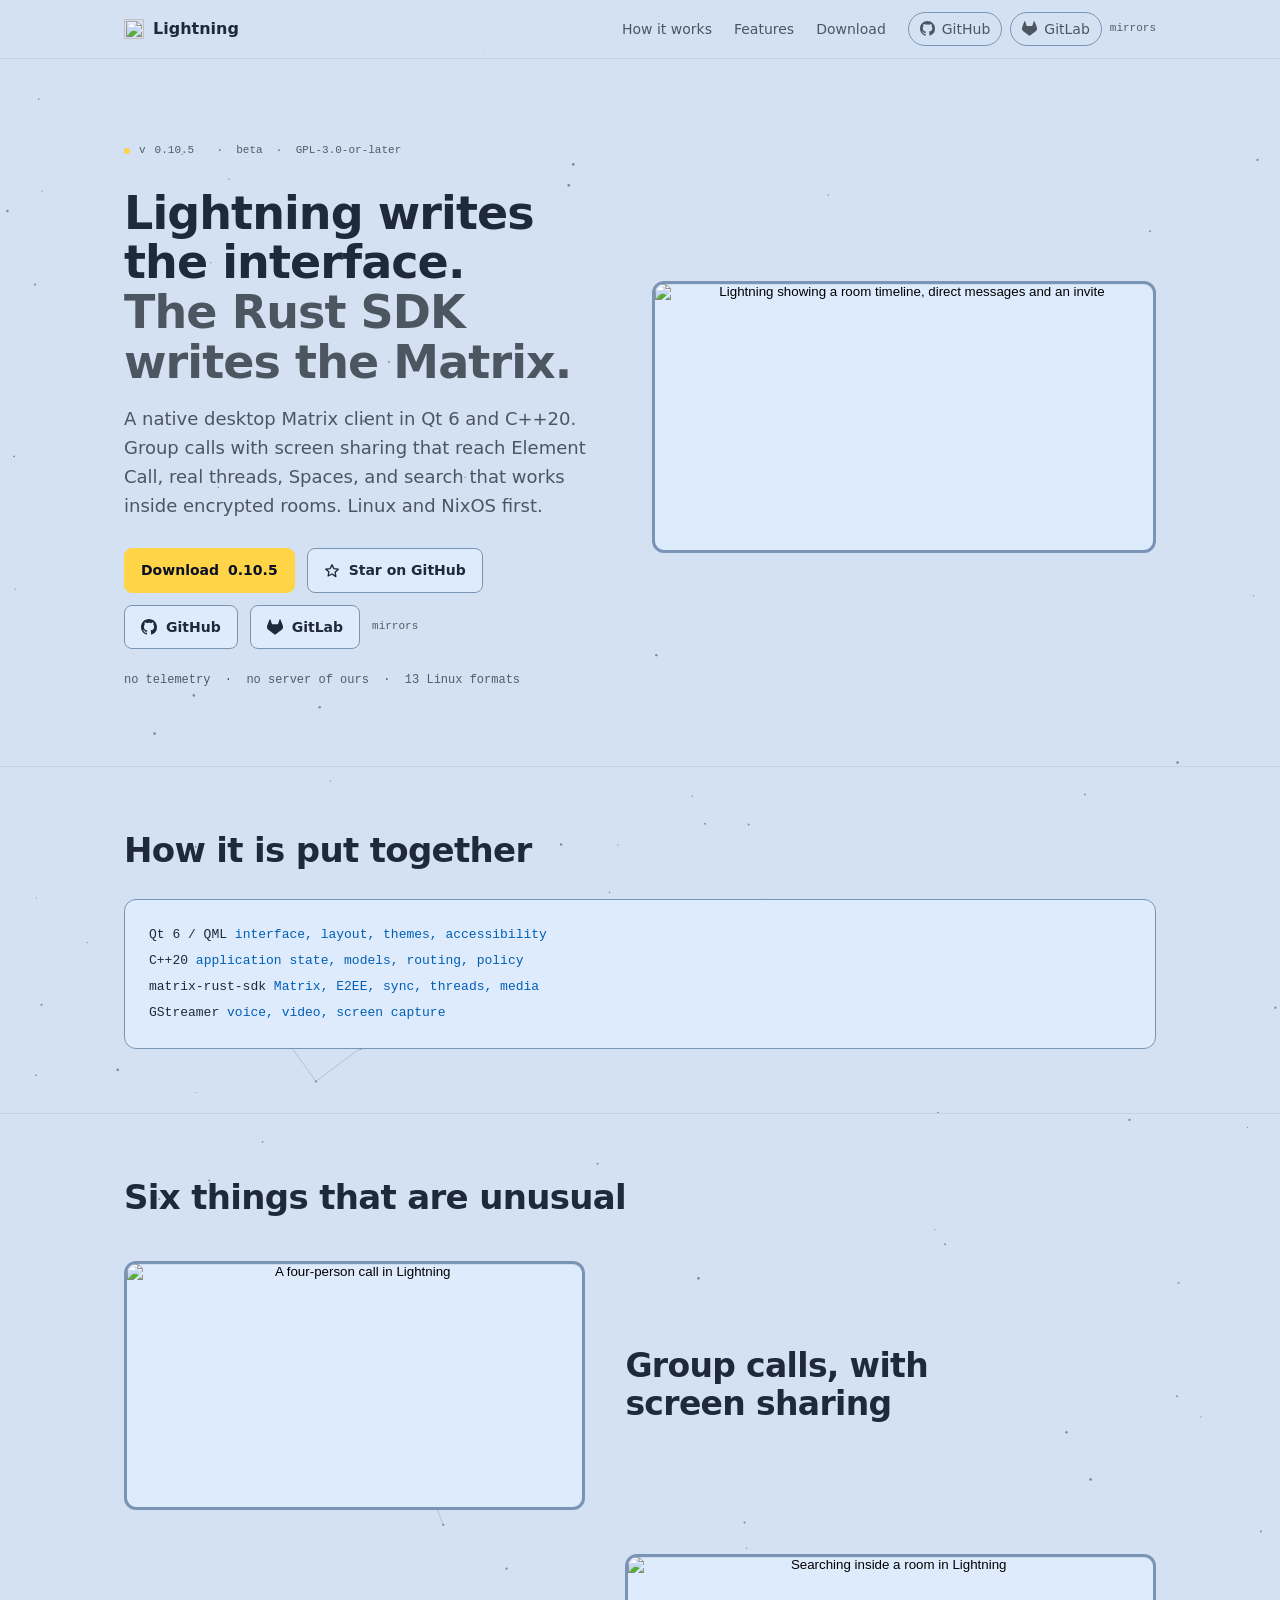
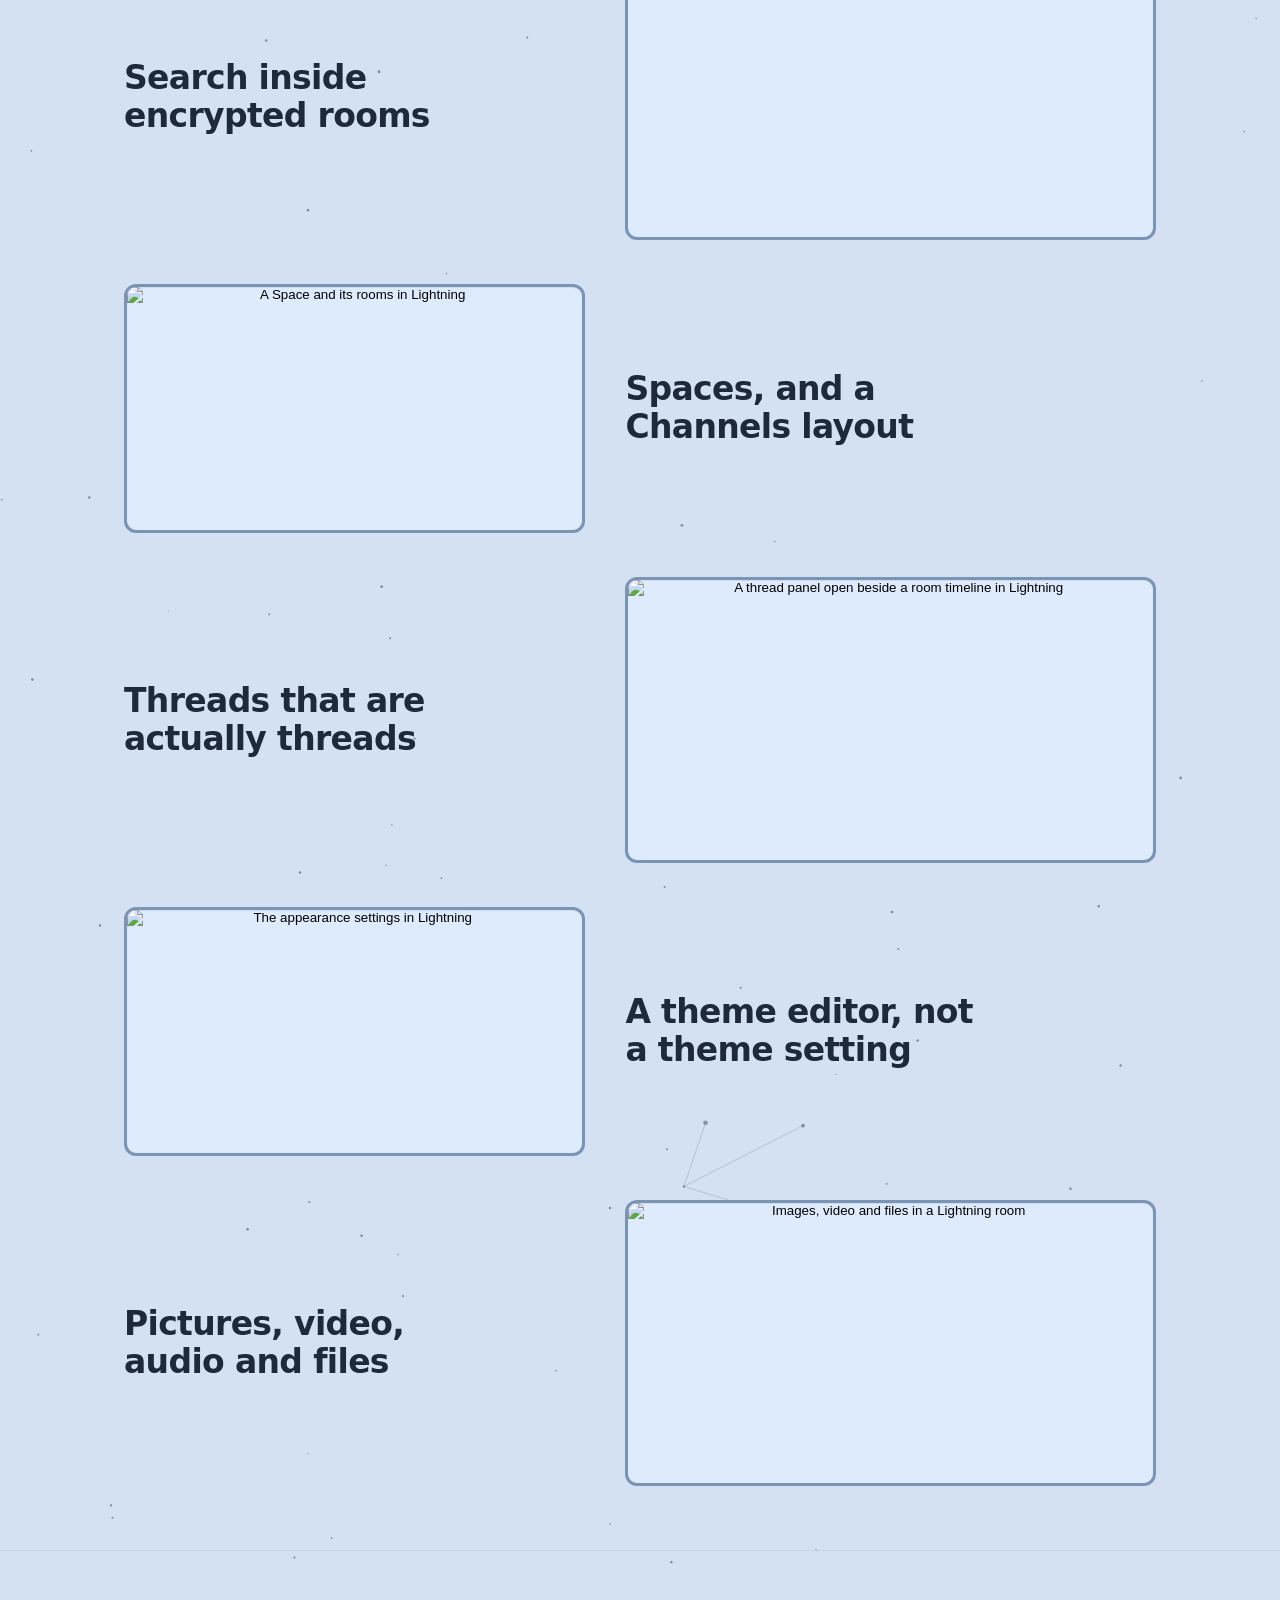
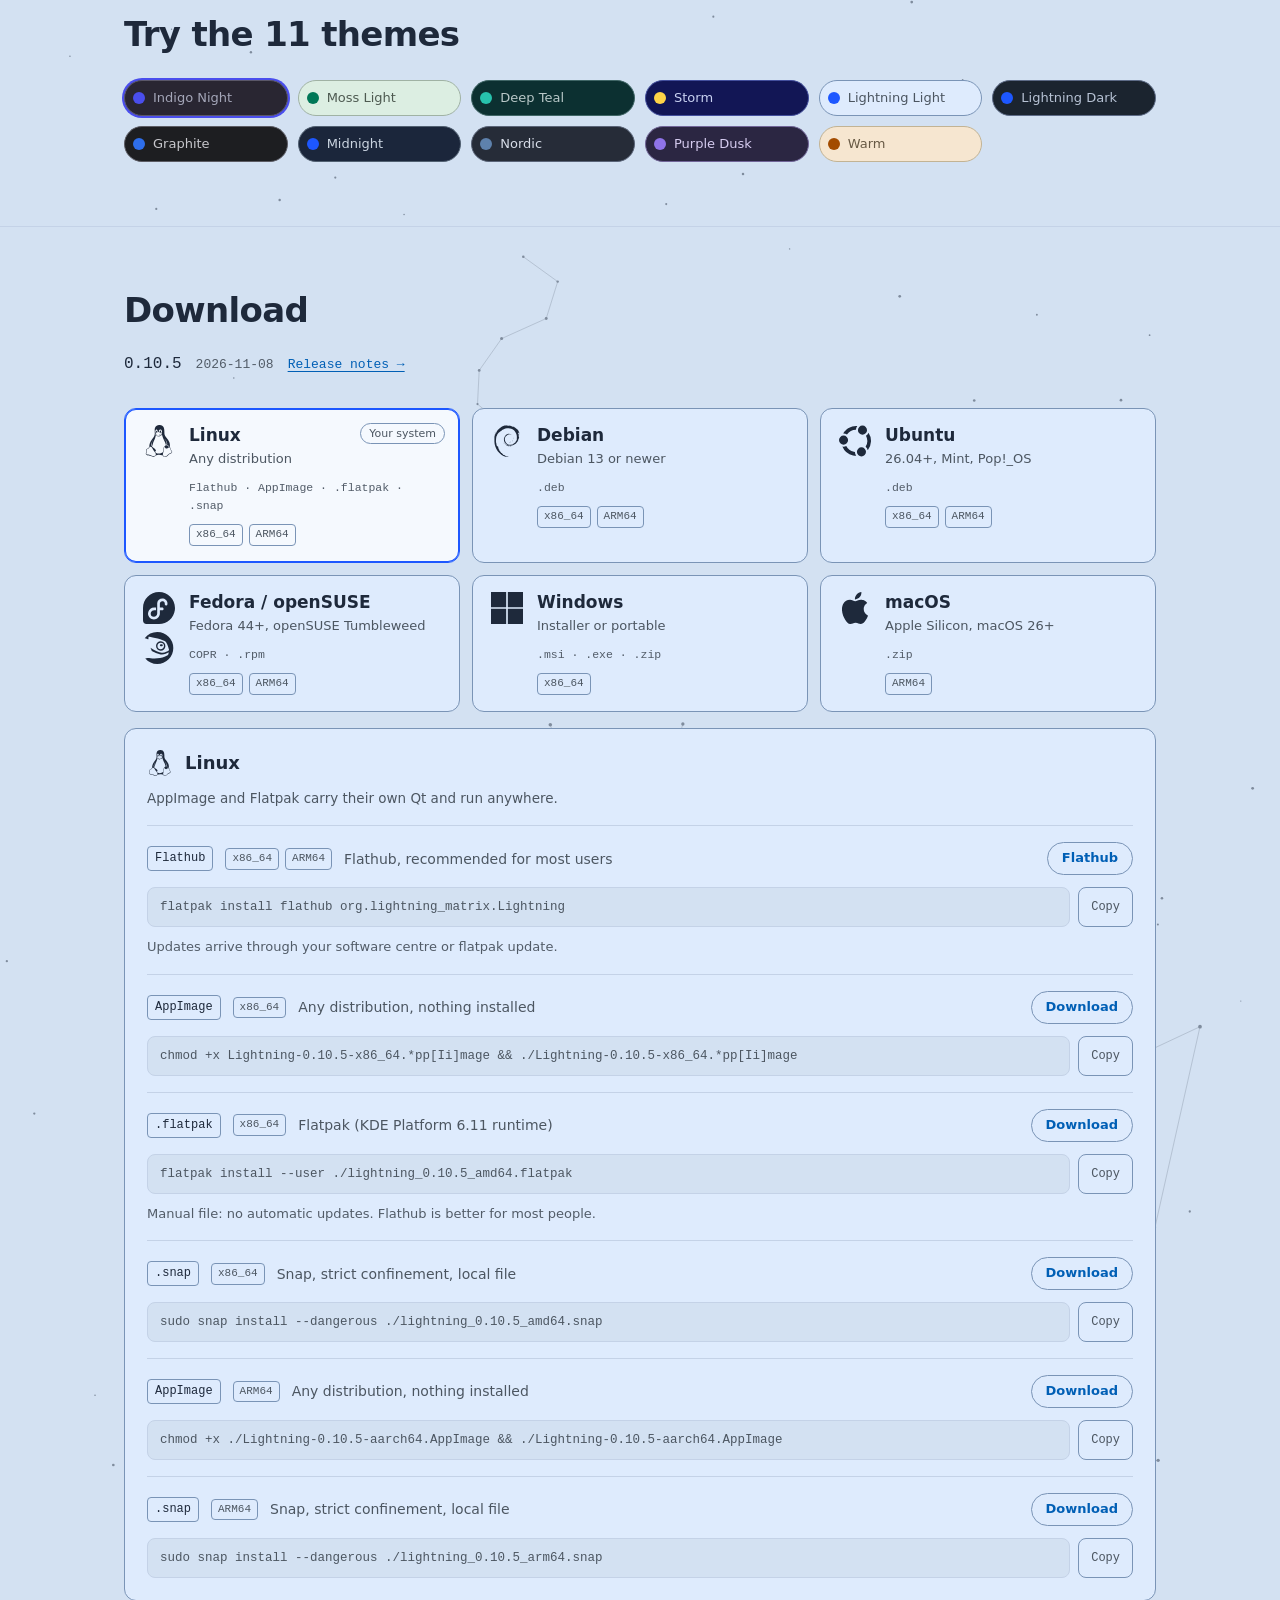
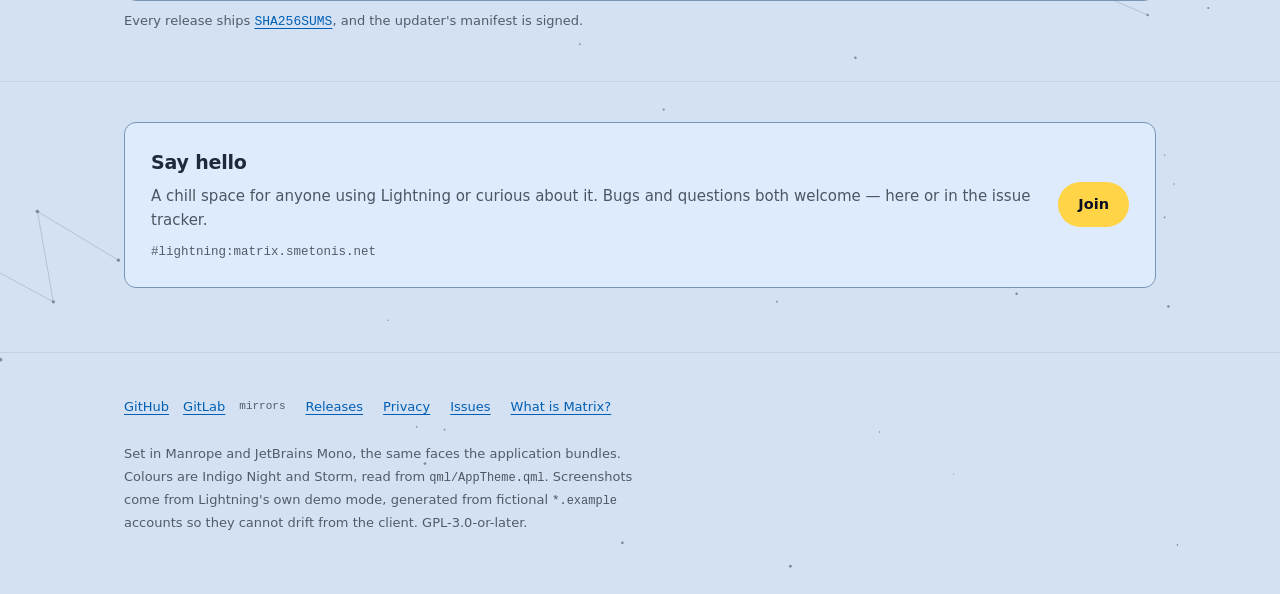
==== commit 9402fd09: "Point the site at 0.10.5 and make the ARM64 downloads live" ====
--- a/public/index.html
+++ b/public/index.html
@@ -97,7 +97,7 @@
 <meta name="twitter:image" content="https://www.lightning-matrix.org/assets/og-card.png">
 <link rel="canonical" href="https://www.lightning-matrix.org/">
 <link rel="icon" href="/assets/lightning-mark.svg">
-<script type="application/ld+json">{"@context":"https://schema.org","@type":"SoftwareApplication","name":"Lightning","url":"https://www.lightning-matrix.org/","applicationCategory":"CommunicationApplication","applicationSubCategory":"Matrix client","operatingSystem":"Linux, Windows, macOS","softwareVersion":"0.10.4","softwareRequirements":"Qt 6.8 or later","license":"https://www.gnu.org/licenses/gpl-3.0.html","isAccessibleForFree":true,"description":"A native Matrix desktop client written in Qt 6 on top of the official Rust Matrix SDK, with group calls, threads, Spaces and search inside encrypted rooms.","offers":{"@type":"Offer","price":"0","priceCurrency":"USD"},"sameAs":["https://github.com/Mizerd/lightning","https://gitlab.com/lightning-matrix/lightning"],"codeRepository":"https://github.com/Mizerd/lightning","screenshot":["https://www.lightning-matrix.org/assets/shots/home-overview--indigo-night.png","https://www.lightning-matrix.org/assets/shots/call-grid--indigo-night.png","https://www.lightning-matrix.org/assets/shots/thread-view--indigo-night.png","https://www.lightning-matrix.org/assets/shots/media-gallery--indigo-night.png","https://www.lightning-matrix.org/assets/shots/find-in-room--indigo-night.png","https://www.lightning-matrix.org/assets/shots/settings-themes--indigo-night.png","https://www.lightning-matrix.org/assets/shots/community-overview--indigo-night.png"],"author":{"@type":"Person","name":"Rokas Smetonis"}}</script>
+<script type="application/ld+json">{"@context":"https://schema.org","@type":"SoftwareApplication","name":"Lightning","url":"https://www.lightning-matrix.org/","applicationCategory":"CommunicationApplication","applicationSubCategory":"Matrix client","operatingSystem":"Linux, Windows, macOS","softwareVersion":"0.10.5","softwareRequirements":"Qt 6.8 or later","license":"https://www.gnu.org/licenses/gpl-3.0.html","isAccessibleForFree":true,"description":"A native Matrix desktop client written in Qt 6 on top of the official Rust Matrix SDK, with group calls, threads, Spaces and search inside encrypted rooms.","offers":{"@type":"Offer","price":"0","priceCurrency":"USD"},"sameAs":["https://github.com/Mizerd/lightning","https://gitlab.com/lightning-matrix/lightning"],"codeRepository":"https://github.com/Mizerd/lightning","screenshot":["https://www.lightning-matrix.org/assets/shots/home-overview--indigo-night.png","https://www.lightning-matrix.org/assets/shots/call-grid--indigo-night.png","https://www.lightning-matrix.org/assets/shots/thread-view--indigo-night.png","https://www.lightning-matrix.org/assets/shots/media-gallery--indigo-night.png","https://www.lightning-matrix.org/assets/shots/find-in-room--indigo-night.png","https://www.lightning-matrix.org/assets/shots/settings-themes--indigo-night.png","https://www.lightning-matrix.org/assets/shots/community-overview--indigo-night.png"],"author":{"@type":"Person","name":"Rokas Smetonis"}}</script>
 <style>
 @font-face {
   font-family: 'JetBrains Mono';
@@ -1024,15 +1024,15 @@
 <section class="lg-hero" style="border-top:0">
   <div class="wrap lg-hero-grid">
     <div>
-      <p class="lg-chip"><span class="dot"></span>v<span data-lg-bind="version">0.10.4</span>&nbsp; ·&nbsp; beta&nbsp; ·&nbsp; GPL-3.0-or-later</p>
+      <p class="lg-chip"><span class="dot"></span>v<span data-lg-bind="version">0.10.5</span>&nbsp; ·&nbsp; beta&nbsp; ·&nbsp; GPL-3.0-or-later</p>
       <h1>Lightning writes the interface.<span class="l2">The Rust SDK writes the Matrix.</span></h1>
       <p class="lg-sub">A native desktop Matrix client in Qt&nbsp;6 and C++20. Group calls with screen sharing that reach Element Call, real threads, Spaces, and search that works inside encrypted rooms. Linux and NixOS first.</p>
       <div class="lg-cta">
-        <a class="lg-btn primary" href="#download">Download <span data-lg-bind="version">0.10.4</span></a>
+        <a class="lg-btn primary" href="#download">Download <span data-lg-bind="version">0.10.5</span></a>
         <a class="lg-btn star" href="https://github.com/Mizerd/lightning"><svg viewBox="0 0 24 24" aria-hidden="true"><path d="M12 2.6l2.9 5.9 6.5.9-4.7 4.6 1.1 6.5L12 16.5l-5.8 3 1.1-6.5L2.6 9.4l6.5-.9z"/></svg>Star on GitHub</a>
         <span class="lg-srcs"><a class="lg-btn" href="https://github.com/Mizerd/lightning"><svg viewBox="0 0 16 16" aria-hidden="true"><path d="M8 0C3.58 0 0 3.58 0 8c0 3.54 2.29 6.53 5.47 7.59.4.07.55-.17.55-.38 0-.19-.01-.82-.01-1.49-2.01.37-2.53-.49-2.69-.94-.09-.23-.48-.94-.82-1.13-.28-.15-.68-.52-.01-.53.63-.01 1.08.58 1.23.82.72 1.21 1.87.87 2.33.66.07-.52.28-.87.51-1.07-1.78-.2-3.64-.89-3.64-3.95 0-.87.31-1.59.82-2.15-.08-.2-.36-1.02.08-2.12 0 0 .67-.21 2.2.82.64-.18 1.32-.27 2-.27s1.36.09 2 .27c1.53-1.04 2.2-.82 2.2-.82.44 1.1.16 1.92.08 2.12.51.56.82 1.27.82 2.15 0 3.07-1.87 3.75-3.65 3.95.29.25.54.73.54 1.48 0 1.07-.01 1.93-.01 2.2 0 .21.15.46.55.38A8.012 8.012 0 0 0 16 8c0-4.42-3.58-8-8-8Z"/></svg>GitHub</a><a class="lg-btn" href="https://gitlab.com/lightning-matrix/lightning"><svg viewBox="0 0 24 24" aria-hidden="true"><path d="m23.6004 9.5927-.0337-.0862L20.3.9814a.851.851 0 0 0-.3362-.405.8748.8748 0 0 0-.9997.0539.8748.8748 0 0 0-.29.4399l-2.2055 6.748H7.5375l-2.2057-6.748a.8573.8573 0 0 0-.29-.4412.8748.8748 0 0 0-.9997-.0537.8585.8585 0 0 0-.3362.4049L.4332 9.5015l-.0325.0862a6.0657 6.0657 0 0 0 2.0119 7.0105l.0113.0087.03.0213 4.976 3.7264 2.462 1.8633 1.4995 1.1321a1.0085 1.0085 0 0 0 1.2197 0l1.4995-1.1321 2.4619-1.8633 5.006-3.7489.0125-.01a6.0682 6.0682 0 0 0 2.0094-7.003z"/></svg>GitLab</a><span class="lg-mirror">mirrors</span></span>
       </div>
-      <p class="lg-meta">no telemetry&nbsp; ·&nbsp; no server of ours&nbsp; ·&nbsp; eight&nbsp;Linux&nbsp;formats</p>
+      <p class="lg-meta">no telemetry&nbsp; ·&nbsp; no server of ours&nbsp; ·&nbsp; 13&nbsp;Linux&nbsp;formats</p>
     </div>
     <figure class="lg-shot">
   <button class="lg-shot-btn" data-lg-zoom type="button" aria-label="Open Lightning showing a room timeline, direct messages and an invite full size">
@@ -1163,8 +1163,8 @@
   <div class="wrap">
     <h2>Download</h2>
     <p class="lg-relhead">
-      <span class="v">0.10.4</span>
-      <span data-lg-bind="released">2026-11-02</span>
+      <span class="v">0.10.5</span>
+      <span data-lg-bind="released">2026-11-08</span>
       <a href="https://github.com/Mizerd/lightning/releases" data-lg-href="releasesUrl">Release notes →</a>
     </p>
 
@@ -1183,7 +1183,7 @@
     <span class="lg-os-name">Debian</span>
     <span class="lg-os-blurb" data-lg-tile-blurb>Debian 13 or newer</span>
     <span class="lg-os-fmts" data-lg-tile-fmts>.deb</span>
-    <span class="lg-os-arch" data-lg-tile-arch><span class="lg-arch">x86_64</span><span class="lg-arch soon">ARM64 soon</span></span>
+    <span class="lg-os-arch" data-lg-tile-arch><span class="lg-arch">x86_64</span><span class="lg-arch">ARM64</span></span>
     <span class="lg-os-mine" data-lg-mine hidden>Your system</span>
   </a>
   <a class="lg-os" href="#download-ubuntu" data-lg-tile="ubuntu" aria-controls="download-ubuntu">
@@ -1191,7 +1191,7 @@
     <span class="lg-os-name">Ubuntu</span>
     <span class="lg-os-blurb" data-lg-tile-blurb>26.04+, Mint, Pop!_OS</span>
     <span class="lg-os-fmts" data-lg-tile-fmts>.deb</span>
-    <span class="lg-os-arch" data-lg-tile-arch><span class="lg-arch">x86_64</span><span class="lg-arch soon">ARM64 soon</span></span>
+    <span class="lg-os-arch" data-lg-tile-arch><span class="lg-arch">x86_64</span><span class="lg-arch">ARM64</span></span>
     <span class="lg-os-mine" data-lg-mine hidden>Your system</span>
   </a>
   <a class="lg-os" href="#download-fedora" data-lg-tile="fedora" aria-controls="download-fedora">
@@ -1199,7 +1199,7 @@
     <span class="lg-os-name">Fedora / openSUSE</span>
     <span class="lg-os-blurb" data-lg-tile-blurb>Fedora 44+, openSUSE Tumbleweed</span>
     <span class="lg-os-fmts" data-lg-tile-fmts>COPR · .rpm</span>
-    <span class="lg-os-arch" data-lg-tile-arch><span class="lg-arch">x86_64</span><span class="lg-arch soon">ARM64 soon</span></span>
+    <span class="lg-os-arch" data-lg-tile-arch><span class="lg-arch">x86_64</span><span class="lg-arch">ARM64</span></span>
     <span class="lg-os-mine" data-lg-mine hidden>Your system</span>
   </a>
   <a class="lg-os" href="#download-windows" data-lg-tile="windows" aria-controls="download-windows">
@@ -1239,55 +1239,65 @@
   </div>
   <p class="lg-pkg-note" data-lg-bind="pkg.note">Updates arrive through your software centre or flatpak update.</p>
 </div>
-<div data-lg-pkg="linux" data-lg-format="AppImage" data-lg-file="Lightning-0.10.4-x86_64.AppImage" data-lg-match="-x86_64.AppImage" class="lg-pkg">
+<div data-lg-pkg="linux" data-lg-format="AppImage" data-lg-file="Lightning-0.10.5-x86_64.AppImage" data-lg-match="-x86_64.AppImage" class="lg-pkg">
   <div class="lg-pkg-head">
     <span class="lg-pkg-fmt" data-lg-bind="pkg.format">AppImage</span><span class="lg-pkg-arches" data-lg-arches><span class="lg-arch">x86_64</span></span>
     <span class="lg-pkg-label" data-lg-bind="pkg.label">Any distribution, nothing installed</span>
-    <a class="lg-pkg-dl" data-lg-dl data-lg-bind="pkg.action" href="https://github.com/Mizerd/lightning/releases/download/v0.10.4/Lightning-0.10.4-x86_64.AppImage">Download</a>
+    <a class="lg-pkg-dl" data-lg-dl data-lg-bind="pkg.action" href="https://github.com/Mizerd/lightning/releases/download/v0.10.5/Lightning-0.10.5-x86_64.AppImage">Download</a>
   </div>
   <div class="lg-cmdrow">
-    <code class="lg-cmd" data-lg-copy data-lg-bind="pkg.install">chmod +x Lightning-0.10.4-x86_64.*pp[Ii]mage &amp;&amp; ./Lightning-0.10.4-x86_64.*pp[Ii]mage</code>
+    <code class="lg-cmd" data-lg-copy data-lg-bind="pkg.install">chmod +x Lightning-0.10.5-x86_64.*pp[Ii]mage &amp;&amp; ./Lightning-0.10.5-x86_64.*pp[Ii]mage</code>
     <button class="lg-copy" data-lg-copybtn hidden type="button" aria-label="Copy command">Copy</button>
   </div>
   <p class="lg-pkg-note" data-lg-bind="pkg.note" hidden></p>
 </div>
-<div data-lg-pkg="linux" data-lg-format=".flatpak" data-lg-file="lightning_0.10.4_amd64.flatpak" data-lg-match="_amd64.flatpak" class="lg-pkg">
+<div data-lg-pkg="linux" data-lg-format=".flatpak" data-lg-file="lightning_0.10.5_amd64.flatpak" data-lg-match="_amd64.flatpak" class="lg-pkg">
   <div class="lg-pkg-head">
     <span class="lg-pkg-fmt" data-lg-bind="pkg.format">.flatpak</span><span class="lg-pkg-arches" data-lg-arches><span class="lg-arch">x86_64</span></span>
     <span class="lg-pkg-label" data-lg-bind="pkg.label">Flatpak (KDE Platform 6.11 runtime)</span>
-    <a class="lg-pkg-dl" data-lg-dl data-lg-bind="pkg.action" href="https://github.com/Mizerd/lightning/releases/download/v0.10.4/lightning_0.10.4_amd64.flatpak">Download</a>
+    <a class="lg-pkg-dl" data-lg-dl data-lg-bind="pkg.action" href="https://github.com/Mizerd/lightning/releases/download/v0.10.5/lightning_0.10.5_amd64.flatpak">Download</a>
   </div>
   <div class="lg-cmdrow">
-    <code class="lg-cmd" data-lg-copy data-lg-bind="pkg.install">flatpak install --user ./lightning_0.10.4_amd64.flatpak</code>
+    <code class="lg-cmd" data-lg-copy data-lg-bind="pkg.install">flatpak install --user ./lightning_0.10.5_amd64.flatpak</code>
     <button class="lg-copy" data-lg-copybtn hidden type="button" aria-label="Copy command">Copy</button>
   </div>
   <p class="lg-pkg-note" data-lg-bind="pkg.note">Manual file: no automatic updates. Flathub is better for most people.</p>
 </div>
-<div data-lg-pkg="linux" data-lg-format=".snap" data-lg-file="lightning_0.10.4_amd64.snap" data-lg-match="_amd64.snap" class="lg-pkg">
+<div data-lg-pkg="linux" data-lg-format=".snap" data-lg-file="lightning_0.10.5_amd64.snap" data-lg-match="_amd64.snap" class="lg-pkg">
   <div class="lg-pkg-head">
     <span class="lg-pkg-fmt" data-lg-bind="pkg.format">.snap</span><span class="lg-pkg-arches" data-lg-arches><span class="lg-arch">x86_64</span></span>
     <span class="lg-pkg-label" data-lg-bind="pkg.label">Snap, strict confinement, local file</span>
-    <a class="lg-pkg-dl" data-lg-dl data-lg-bind="pkg.action" href="https://github.com/Mizerd/lightning/releases/download/v0.10.4/lightning_0.10.4_amd64.snap">Download</a>
+    <a class="lg-pkg-dl" data-lg-dl data-lg-bind="pkg.action" href="https://github.com/Mizerd/lightning/releases/download/v0.10.5/lightning_0.10.5_amd64.snap">Download</a>
   </div>
   <div class="lg-cmdrow">
-    <code class="lg-cmd" data-lg-copy data-lg-bind="pkg.install">sudo snap install --dangerous ./lightning_0.10.4_amd64.snap</code>
+    <code class="lg-cmd" data-lg-copy data-lg-bind="pkg.install">sudo snap install --dangerous ./lightning_0.10.5_amd64.snap</code>
     <button class="lg-copy" data-lg-copybtn hidden type="button" aria-label="Copy command">Copy</button>
   </div>
   <p class="lg-pkg-note" data-lg-bind="pkg.note" hidden></p>
 </div>
-<div class="lg-pkg lg-soon" data-lg-soon>
-  <div class="lg-pkg-head">
-    <span class="lg-pkg-fmt">AppImage</span><span class="lg-pkg-arches"><span class="lg-arch">ARM64</span></span>
-    <span class="lg-pkg-label">Any distribution, nothing installed</span>
-    <span class="lg-soon-tag">Coming soon</span>
-  </div>
-</div>
-<div class="lg-pkg lg-soon" data-lg-soon>
-  <div class="lg-pkg-head">
-    <span class="lg-pkg-fmt">.snap</span><span class="lg-pkg-arches"><span class="lg-arch">ARM64</span></span>
-    <span class="lg-pkg-label">Snap, strict confinement, local file</span>
-    <span class="lg-soon-tag">Coming soon</span>
-  </div>
+<div data-lg-pkg="linux" data-lg-format="AppImage" data-lg-file="Lightning-0.10.5-aarch64.AppImage" data-lg-match="-aarch64.AppImage" class="lg-pkg">
+  <div class="lg-pkg-head">
+    <span class="lg-pkg-fmt" data-lg-bind="pkg.format">AppImage</span><span class="lg-pkg-arches" data-lg-arches><span class="lg-arch">ARM64</span></span>
+    <span class="lg-pkg-label" data-lg-bind="pkg.label">Any distribution, nothing installed</span>
+    <a class="lg-pkg-dl" data-lg-dl data-lg-bind="pkg.action" href="https://github.com/Mizerd/lightning/releases/download/v0.10.5/Lightning-0.10.5-aarch64.AppImage">Download</a>
+  </div>
+  <div class="lg-cmdrow">
+    <code class="lg-cmd" data-lg-copy data-lg-bind="pkg.install">chmod +x ./Lightning-0.10.5-aarch64.AppImage &amp;&amp; ./Lightning-0.10.5-aarch64.AppImage</code>
+    <button class="lg-copy" data-lg-copybtn hidden type="button" aria-label="Copy command">Copy</button>
+  </div>
+  <p class="lg-pkg-note" data-lg-bind="pkg.note" hidden></p>
+</div>
+<div data-lg-pkg="linux" data-lg-format=".snap" data-lg-file="lightning_0.10.5_arm64.snap" data-lg-match="_arm64.snap" class="lg-pkg">
+  <div class="lg-pkg-head">
+    <span class="lg-pkg-fmt" data-lg-bind="pkg.format">.snap</span><span class="lg-pkg-arches" data-lg-arches><span class="lg-arch">ARM64</span></span>
+    <span class="lg-pkg-label" data-lg-bind="pkg.label">Snap, strict confinement, local file</span>
+    <a class="lg-pkg-dl" data-lg-dl data-lg-bind="pkg.action" href="https://github.com/Mizerd/lightning/releases/download/v0.10.5/lightning_0.10.5_arm64.snap">Download</a>
+  </div>
+  <div class="lg-cmdrow">
+    <code class="lg-cmd" data-lg-copy data-lg-bind="pkg.install">sudo snap install --dangerous ./lightning_0.10.5_arm64.snap</code>
+    <button class="lg-copy" data-lg-copybtn hidden type="button" aria-label="Copy command">Copy</button>
+  </div>
+  <p class="lg-pkg-note" data-lg-bind="pkg.note" hidden></p>
 </div>
   </div>
 </div>
@@ -1298,24 +1308,29 @@
   </div>
   <p class="lg-os-note" data-lg-family-note hidden></p>
   <div class="lg-variants" data-lg-variants>
-<div data-lg-pkg="linux" data-lg-format=".deb" data-lg-file="lightning_0.10.4_amd64.deb" data-lg-match="_amd64.deb" class="lg-pkg">
+<div data-lg-pkg="linux" data-lg-format=".deb" data-lg-file="lightning_0.10.5_amd64.deb" data-lg-match="_amd64.deb" class="lg-pkg">
   <div class="lg-pkg-head">
     <span class="lg-pkg-fmt" data-lg-bind="pkg.format">.deb</span><span class="lg-pkg-arches" data-lg-arches><span class="lg-arch">x86_64</span></span>
     <span class="lg-pkg-label" data-lg-bind="pkg.label">Debian 13+</span>
-    <a class="lg-pkg-dl" data-lg-dl data-lg-bind="pkg.action" href="https://github.com/Mizerd/lightning/releases/download/v0.10.4/lightning_0.10.4_amd64.deb">Download</a>
+    <a class="lg-pkg-dl" data-lg-dl data-lg-bind="pkg.action" href="https://github.com/Mizerd/lightning/releases/download/v0.10.5/lightning_0.10.5_amd64.deb">Download</a>
   </div>
   <div class="lg-cmdrow">
-    <code class="lg-cmd" data-lg-copy data-lg-bind="pkg.install">sudo apt install ./lightning_0.10.4_amd64.deb</code>
+    <code class="lg-cmd" data-lg-copy data-lg-bind="pkg.install">sudo apt install ./lightning_0.10.5_amd64.deb</code>
     <button class="lg-copy" data-lg-copybtn hidden type="button" aria-label="Copy command">Copy</button>
   </div>
   <p class="lg-pkg-note" data-lg-bind="pkg.note" hidden></p>
 </div>
-<div class="lg-pkg lg-soon" data-lg-soon>
-  <div class="lg-pkg-head">
-    <span class="lg-pkg-fmt">.deb</span><span class="lg-pkg-arches"><span class="lg-arch">ARM64</span></span>
-    <span class="lg-pkg-label">Debian 13+</span>
-    <span class="lg-soon-tag">Coming soon</span>
-  </div>
+<div data-lg-pkg="linux" data-lg-format=".deb" data-lg-file="lightning_0.10.5_arm64.deb" data-lg-match="_arm64.deb" class="lg-pkg">
+  <div class="lg-pkg-head">
+    <span class="lg-pkg-fmt" data-lg-bind="pkg.format">.deb</span><span class="lg-pkg-arches" data-lg-arches><span class="lg-arch">ARM64</span></span>
+    <span class="lg-pkg-label" data-lg-bind="pkg.label">Debian 13+</span>
+    <a class="lg-pkg-dl" data-lg-dl data-lg-bind="pkg.action" href="https://github.com/Mizerd/lightning/releases/download/v0.10.5/lightning_0.10.5_arm64.deb">Download</a>
+  </div>
+  <div class="lg-cmdrow">
+    <code class="lg-cmd" data-lg-copy data-lg-bind="pkg.install">sudo apt install ./lightning_0.10.5_arm64.deb</code>
+    <button class="lg-copy" data-lg-copybtn hidden type="button" aria-label="Copy command">Copy</button>
+  </div>
+  <p class="lg-pkg-note" data-lg-bind="pkg.note" hidden></p>
 </div>
   </div>
 </div>
@@ -1326,24 +1341,29 @@
   </div>
   <p class="lg-os-note" data-lg-family-note>Needs Qt 6.8 or newer, so it does not install on Ubuntu 24.04, Mint 22.x or Pop!_OS 24.04. Use Flathub or the AppImage there, under Linux: both carry their own Qt.</p>
   <div class="lg-variants" data-lg-variants>
-<div data-lg-pkg="linux" data-lg-format=".deb" data-lg-file="lightning_0.10.4_ubuntu2604_amd64.deb" data-lg-match="_ubuntu2604_amd64.deb" class="lg-pkg">
+<div data-lg-pkg="linux" data-lg-format=".deb" data-lg-file="lightning_0.10.5_ubuntu2604_amd64.deb" data-lg-match="_ubuntu2604_amd64.deb" class="lg-pkg">
   <div class="lg-pkg-head">
     <span class="lg-pkg-fmt" data-lg-bind="pkg.format">.deb</span><span class="lg-pkg-arches" data-lg-arches><span class="lg-arch">x86_64</span></span>
     <span class="lg-pkg-label" data-lg-bind="pkg.label">Ubuntu 26.04+ / Mint / Pop!_OS</span>
-    <a class="lg-pkg-dl" data-lg-dl data-lg-bind="pkg.action" href="https://github.com/Mizerd/lightning/releases/download/v0.10.4/lightning_0.10.4_ubuntu2604_amd64.deb">Download</a>
+    <a class="lg-pkg-dl" data-lg-dl data-lg-bind="pkg.action" href="https://github.com/Mizerd/lightning/releases/download/v0.10.5/lightning_0.10.5_ubuntu2604_amd64.deb">Download</a>
   </div>
   <div class="lg-cmdrow">
-    <code class="lg-cmd" data-lg-copy data-lg-bind="pkg.install">sudo apt install ./lightning_0.10.4_ubuntu2604_amd64.deb</code>
+    <code class="lg-cmd" data-lg-copy data-lg-bind="pkg.install">sudo apt install ./lightning_0.10.5_ubuntu2604_amd64.deb</code>
     <button class="lg-copy" data-lg-copybtn hidden type="button" aria-label="Copy command">Copy</button>
   </div>
   <p class="lg-pkg-note" data-lg-bind="pkg.note" hidden></p>
 </div>
-<div class="lg-pkg lg-soon" data-lg-soon>
-  <div class="lg-pkg-head">
-    <span class="lg-pkg-fmt">.deb</span><span class="lg-pkg-arches"><span class="lg-arch">ARM64</span></span>
-    <span class="lg-pkg-label">Ubuntu 26.04+ / Mint / Pop!_OS</span>
-    <span class="lg-soon-tag">Coming soon</span>
-  </div>
+<div data-lg-pkg="linux" data-lg-format=".deb" data-lg-file="lightning_0.10.5_ubuntu2604_arm64.deb" data-lg-match="_ubuntu2604_arm64.deb" class="lg-pkg">
+  <div class="lg-pkg-head">
+    <span class="lg-pkg-fmt" data-lg-bind="pkg.format">.deb</span><span class="lg-pkg-arches" data-lg-arches><span class="lg-arch">ARM64</span></span>
+    <span class="lg-pkg-label" data-lg-bind="pkg.label">Ubuntu 26.04+ / Mint / Pop!_OS</span>
+    <a class="lg-pkg-dl" data-lg-dl data-lg-bind="pkg.action" href="https://github.com/Mizerd/lightning/releases/download/v0.10.5/lightning_0.10.5_ubuntu2604_arm64.deb">Download</a>
+  </div>
+  <div class="lg-cmdrow">
+    <code class="lg-cmd" data-lg-copy data-lg-bind="pkg.install">sudo apt install ./lightning_0.10.5_ubuntu2604_arm64.deb</code>
+    <button class="lg-copy" data-lg-copybtn hidden type="button" aria-label="Copy command">Copy</button>
+  </div>
+  <p class="lg-pkg-note" data-lg-bind="pkg.note" hidden></p>
 </div>
   </div>
 </div>
@@ -1372,24 +1392,29 @@
   </div>
   <p class="lg-pkg-note" data-lg-bind="pkg.note">Updates arrive with dnf upgrade. Replaces the old lightning rpm package.</p>
 </div>
-<div data-lg-pkg="linux" data-lg-format=".rpm" data-lg-file="lightning-0.10.4-1.x86_64.rpm" data-lg-match=".x86_64.rpm" class="lg-pkg">
+<div data-lg-pkg="linux" data-lg-format=".rpm" data-lg-file="lightning-0.10.5-1.x86_64.rpm" data-lg-match=".x86_64.rpm" class="lg-pkg">
   <div class="lg-pkg-head">
     <span class="lg-pkg-fmt" data-lg-bind="pkg.format">.rpm</span><span class="lg-pkg-arches" data-lg-arches><span class="lg-arch">x86_64</span></span>
     <span class="lg-pkg-label" data-lg-bind="pkg.label">Fedora 44 and newer</span>
-    <a class="lg-pkg-dl" data-lg-dl data-lg-bind="pkg.action" href="https://github.com/Mizerd/lightning/releases/download/v0.10.4/lightning-0.10.4-1.x86_64.rpm">Download</a>
+    <a class="lg-pkg-dl" data-lg-dl data-lg-bind="pkg.action" href="https://github.com/Mizerd/lightning/releases/download/v0.10.5/lightning-0.10.5-1.x86_64.rpm">Download</a>
   </div>
   <div class="lg-cmdrow">
-    <code class="lg-cmd" data-lg-copy data-lg-bind="pkg.install">sudo dnf install ./lightning-0.10.4-1.x86_64.rpm</code>
+    <code class="lg-cmd" data-lg-copy data-lg-bind="pkg.install">sudo dnf install ./lightning-0.10.5-1.x86_64.rpm</code>
     <button class="lg-copy" data-lg-copybtn hidden type="button" aria-label="Copy command">Copy</button>
   </div>
   <p class="lg-pkg-note" data-lg-bind="pkg.note">Manual file: no automatic updates. On Fedora 44 or 45, use COPR above.</p>
 </div>
-<div class="lg-pkg lg-soon" data-lg-soon>
-  <div class="lg-pkg-head">
-    <span class="lg-pkg-fmt">.rpm</span><span class="lg-pkg-arches"><span class="lg-arch">ARM64</span></span>
-    <span class="lg-pkg-label">Fedora 44 and newer</span>
-    <span class="lg-soon-tag">Coming soon</span>
-  </div>
+<div data-lg-pkg="linux" data-lg-format=".rpm" data-lg-file="lightning-0.10.5-1.aarch64.rpm" data-lg-match=".aarch64.rpm" class="lg-pkg">
+  <div class="lg-pkg-head">
+    <span class="lg-pkg-fmt" data-lg-bind="pkg.format">.rpm</span><span class="lg-pkg-arches" data-lg-arches><span class="lg-arch">ARM64</span></span>
+    <span class="lg-pkg-label" data-lg-bind="pkg.label">Fedora 44 and newer</span>
+    <a class="lg-pkg-dl" data-lg-dl data-lg-bind="pkg.action" href="https://github.com/Mizerd/lightning/releases/download/v0.10.5/lightning-0.10.5-1.aarch64.rpm">Download</a>
+  </div>
+  <div class="lg-cmdrow">
+    <code class="lg-cmd" data-lg-copy data-lg-bind="pkg.install">sudo dnf install ./lightning-0.10.5-1.aarch64.rpm</code>
+    <button class="lg-copy" data-lg-copybtn hidden type="button" aria-label="Copy command">Copy</button>
+  </div>
+  <p class="lg-pkg-note" data-lg-bind="pkg.note" hidden></p>
 </div>
 </div>
 <div class="lg-group" data-lg-group="opensuse" id="download-opensuse">
@@ -1398,24 +1423,29 @@
     <h4>openSUSE</h4>
   </div>
   <p class="lg-os-note" data-lg-group-note>The same .rpm as Fedora&#x27;s, installed with zypper. It is unsigned, which is why the command allows that: check it against SHA256SUMS first. Leap 16.0 refuses it (its Qt is older): use Flathub there, under Linux.</p>
-<div data-lg-pkg="linux" data-lg-format=".rpm" data-lg-file="lightning-0.10.4-1.x86_64.rpm" data-lg-match=".x86_64.rpm" class="lg-pkg">
+<div data-lg-pkg="linux" data-lg-format=".rpm" data-lg-file="lightning-0.10.5-1.x86_64.rpm" data-lg-match=".x86_64.rpm" class="lg-pkg">
   <div class="lg-pkg-head">
     <span class="lg-pkg-fmt" data-lg-bind="pkg.format">.rpm</span><span class="lg-pkg-arches" data-lg-arches><span class="lg-arch">x86_64</span></span>
     <span class="lg-pkg-label" data-lg-bind="pkg.label">openSUSE Tumbleweed</span>
-    <a class="lg-pkg-dl" data-lg-dl data-lg-bind="pkg.action" href="https://github.com/Mizerd/lightning/releases/download/v0.10.4/lightning-0.10.4-1.x86_64.rpm">Download</a>
+    <a class="lg-pkg-dl" data-lg-dl data-lg-bind="pkg.action" href="https://github.com/Mizerd/lightning/releases/download/v0.10.5/lightning-0.10.5-1.x86_64.rpm">Download</a>
   </div>
   <div class="lg-cmdrow">
-    <code class="lg-cmd" data-lg-copy data-lg-bind="pkg.install">sudo zypper install --allow-unsigned-rpm ./lightning-0.10.4-1.x86_64.rpm</code>
+    <code class="lg-cmd" data-lg-copy data-lg-bind="pkg.install">sudo zypper install --allow-unsigned-rpm ./lightning-0.10.5-1.x86_64.rpm</code>
     <button class="lg-copy" data-lg-copybtn hidden type="button" aria-label="Copy command">Copy</button>
   </div>
   <p class="lg-pkg-note" data-lg-bind="pkg.note">Manual file: no automatic updates.</p>
 </div>
-<div class="lg-pkg lg-soon" data-lg-soon>
-  <div class="lg-pkg-head">
-    <span class="lg-pkg-fmt">.rpm</span><span class="lg-pkg-arches"><span class="lg-arch">ARM64</span></span>
-    <span class="lg-pkg-label">openSUSE Tumbleweed</span>
-    <span class="lg-soon-tag">Coming soon</span>
-  </div>
+<div data-lg-pkg="linux" data-lg-format=".rpm" data-lg-file="lightning-0.10.5-1.aarch64.rpm" data-lg-match=".aarch64.rpm" class="lg-pkg">
+  <div class="lg-pkg-head">
+    <span class="lg-pkg-fmt" data-lg-bind="pkg.format">.rpm</span><span class="lg-pkg-arches" data-lg-arches><span class="lg-arch">ARM64</span></span>
+    <span class="lg-pkg-label" data-lg-bind="pkg.label">openSUSE Tumbleweed</span>
+    <a class="lg-pkg-dl" data-lg-dl data-lg-bind="pkg.action" href="https://github.com/Mizerd/lightning/releases/download/v0.10.5/lightning-0.10.5-1.aarch64.rpm">Download</a>
+  </div>
+  <div class="lg-cmdrow">
+    <code class="lg-cmd" data-lg-copy data-lg-bind="pkg.install">sudo zypper install --allow-unsigned-rpm ./lightning-0.10.5-1.aarch64.rpm</code>
+    <button class="lg-copy" data-lg-copybtn hidden type="button" aria-label="Copy command">Copy</button>
+  </div>
+  <p class="lg-pkg-note" data-lg-bind="pkg.note" hidden></p>
 </div>
 </div>
   </div>
@@ -1427,27 +1457,27 @@
   </div>
   <p class="lg-os-note" data-lg-family-note>Unsigned, so Windows will warn you before it runs. Download it from here or the GitHub release page and nowhere else.</p>
   <div class="lg-variants" data-lg-variants>
-<div data-lg-pkg="windows" data-lg-format=".msi" data-lg-file="Lightning-0.10.4-fd5aedf-windows-x86_64.msi" data-lg-match="-x86_64.msi" class="lg-pkg">
+<div data-lg-pkg="windows" data-lg-format=".msi" data-lg-file="Lightning-0.10.5-2b63840-windows-x86_64.msi" data-lg-match="-x86_64.msi" class="lg-pkg">
   <div class="lg-pkg-head">
     <span class="lg-pkg-fmt" data-lg-bind="pkg.format">.msi</span><span class="lg-pkg-arches" data-lg-arches><span class="lg-arch">x86_64</span></span>
     <span class="lg-pkg-label" data-lg-bind="pkg.label">MSI installer, per-user</span>
-    <a class="lg-pkg-dl" data-lg-dl data-lg-bind="pkg.action" href="https://github.com/Mizerd/lightning/releases/download/v0.10.4/Lightning-0.10.4-fd5aedf-windows-x86_64.msi">Download</a>
-  </div>
-  <p class="lg-pkg-note" data-lg-bind="pkg.install">double-click Lightning-0.10.4-fd5aedf-windows-x86_64.msi</p>
-</div>
-<div data-lg-pkg="windows" data-lg-format=".exe" data-lg-file="Lightning-0.10.4-fd5aedf-windows-x86_64-setup.exe" data-lg-match="-x86_64-setup.exe" class="lg-pkg">
+    <a class="lg-pkg-dl" data-lg-dl data-lg-bind="pkg.action" href="https://github.com/Mizerd/lightning/releases/download/v0.10.5/Lightning-0.10.5-2b63840-windows-x86_64.msi">Download</a>
+  </div>
+  <p class="lg-pkg-note" data-lg-bind="pkg.install">double-click Lightning-0.10.5-2b63840-windows-x86_64.msi</p>
+</div>
+<div data-lg-pkg="windows" data-lg-format=".exe" data-lg-file="Lightning-0.10.5-2b63840-windows-x86_64-setup.exe" data-lg-match="-x86_64-setup.exe" class="lg-pkg">
   <div class="lg-pkg-head">
     <span class="lg-pkg-fmt" data-lg-bind="pkg.format">.exe</span><span class="lg-pkg-arches" data-lg-arches><span class="lg-arch">x86_64</span></span>
     <span class="lg-pkg-label" data-lg-bind="pkg.label">Setup EXE, per-user</span>
-    <a class="lg-pkg-dl" data-lg-dl data-lg-bind="pkg.action" href="https://github.com/Mizerd/lightning/releases/download/v0.10.4/Lightning-0.10.4-fd5aedf-windows-x86_64-setup.exe">Download</a>
+    <a class="lg-pkg-dl" data-lg-dl data-lg-bind="pkg.action" href="https://github.com/Mizerd/lightning/releases/download/v0.10.5/Lightning-0.10.5-2b63840-windows-x86_64-setup.exe">Download</a>
   </div>
   <p class="lg-pkg-note" data-lg-bind="pkg.install">run the installer</p>
 </div>
-<div data-lg-pkg="windows" data-lg-format=".zip" data-lg-file="Lightning-0.10.4-fd5aedf-windows-x86_64-portable.zip" data-lg-match="-portable.zip" class="lg-pkg">
+<div data-lg-pkg="windows" data-lg-format=".zip" data-lg-file="Lightning-0.10.5-2b63840-windows-x86_64-portable.zip" data-lg-match="-portable.zip" class="lg-pkg">
   <div class="lg-pkg-head">
     <span class="lg-pkg-fmt" data-lg-bind="pkg.format">.zip</span><span class="lg-pkg-arches" data-lg-arches><span class="lg-arch">x86_64</span></span>
     <span class="lg-pkg-label" data-lg-bind="pkg.label">Portable ZIP, installs nothing</span>
-    <a class="lg-pkg-dl" data-lg-dl data-lg-bind="pkg.action" href="https://github.com/Mizerd/lightning/releases/download/v0.10.4/Lightning-0.10.4-fd5aedf-windows-x86_64-portable.zip">Download</a>
+    <a class="lg-pkg-dl" data-lg-dl data-lg-bind="pkg.action" href="https://github.com/Mizerd/lightning/releases/download/v0.10.5/Lightning-0.10.5-2b63840-windows-x86_64-portable.zip">Download</a>
   </div>
   <p class="lg-pkg-note" data-lg-bind="pkg.install">extract anywhere, run Lightning.exe</p>
 </div>
@@ -1460,11 +1490,11 @@
   </div>
   <p class="lg-os-note" data-lg-family-note>Ad-hoc signed and not notarised, so macOS refuses the first open. Try to open it once, then System Settings → Privacy &amp; Security → Open Anyway, and confirm. It does not update itself.</p>
   <div class="lg-variants" data-lg-variants>
-<div data-lg-pkg="macos" data-lg-format=".zip" data-lg-file="Lightning-0.10.4-fd5aedf-macos-arm64.zip" data-lg-match="-macos-arm64.zip" class="lg-pkg">
+<div data-lg-pkg="macos" data-lg-format=".zip" data-lg-file="Lightning-0.10.5-2b63840-macos-arm64.zip" data-lg-match="-macos-arm64.zip" class="lg-pkg">
   <div class="lg-pkg-head">
     <span class="lg-pkg-fmt" data-lg-bind="pkg.format">.zip</span><span class="lg-pkg-arches" data-lg-arches><span class="lg-arch">ARM64</span></span>
     <span class="lg-pkg-label" data-lg-bind="pkg.label">Apple Silicon, macOS 26 or newer</span>
-    <a class="lg-pkg-dl" data-lg-dl data-lg-bind="pkg.action" href="https://github.com/Mizerd/lightning/releases/download/v0.10.4/Lightning-0.10.4-fd5aedf-macos-arm64.zip">Download</a>
+    <a class="lg-pkg-dl" data-lg-dl data-lg-bind="pkg.action" href="https://github.com/Mizerd/lightning/releases/download/v0.10.5/Lightning-0.10.5-2b63840-macos-arm64.zip">Download</a>
   </div>
   <p class="lg-pkg-note" data-lg-bind="pkg.install">unzip, drag Lightning.app to Applications</p>
 </div>
@@ -1472,7 +1502,7 @@
 </div>
 </div>
 
-    <p class="lg-pkg-note lg-sums">Every release ships <a data-lg-dl-sha href="https://github.com/Mizerd/lightning/releases/download/v0.10.4/SHA256SUMS"><code>SHA256SUMS</code></a>, and the updater's manifest is signed.</p>
+    <p class="lg-pkg-note lg-sums">Every release ships <a data-lg-dl-sha href="https://github.com/Mizerd/lightning/releases/download/v0.10.5/SHA256SUMS"><code>SHA256SUMS</code></a>, and the updater's manifest is signed.</p>
     <hr class="lg-split">
     <div class="lg-room">
       <div class="lg-room-body">
